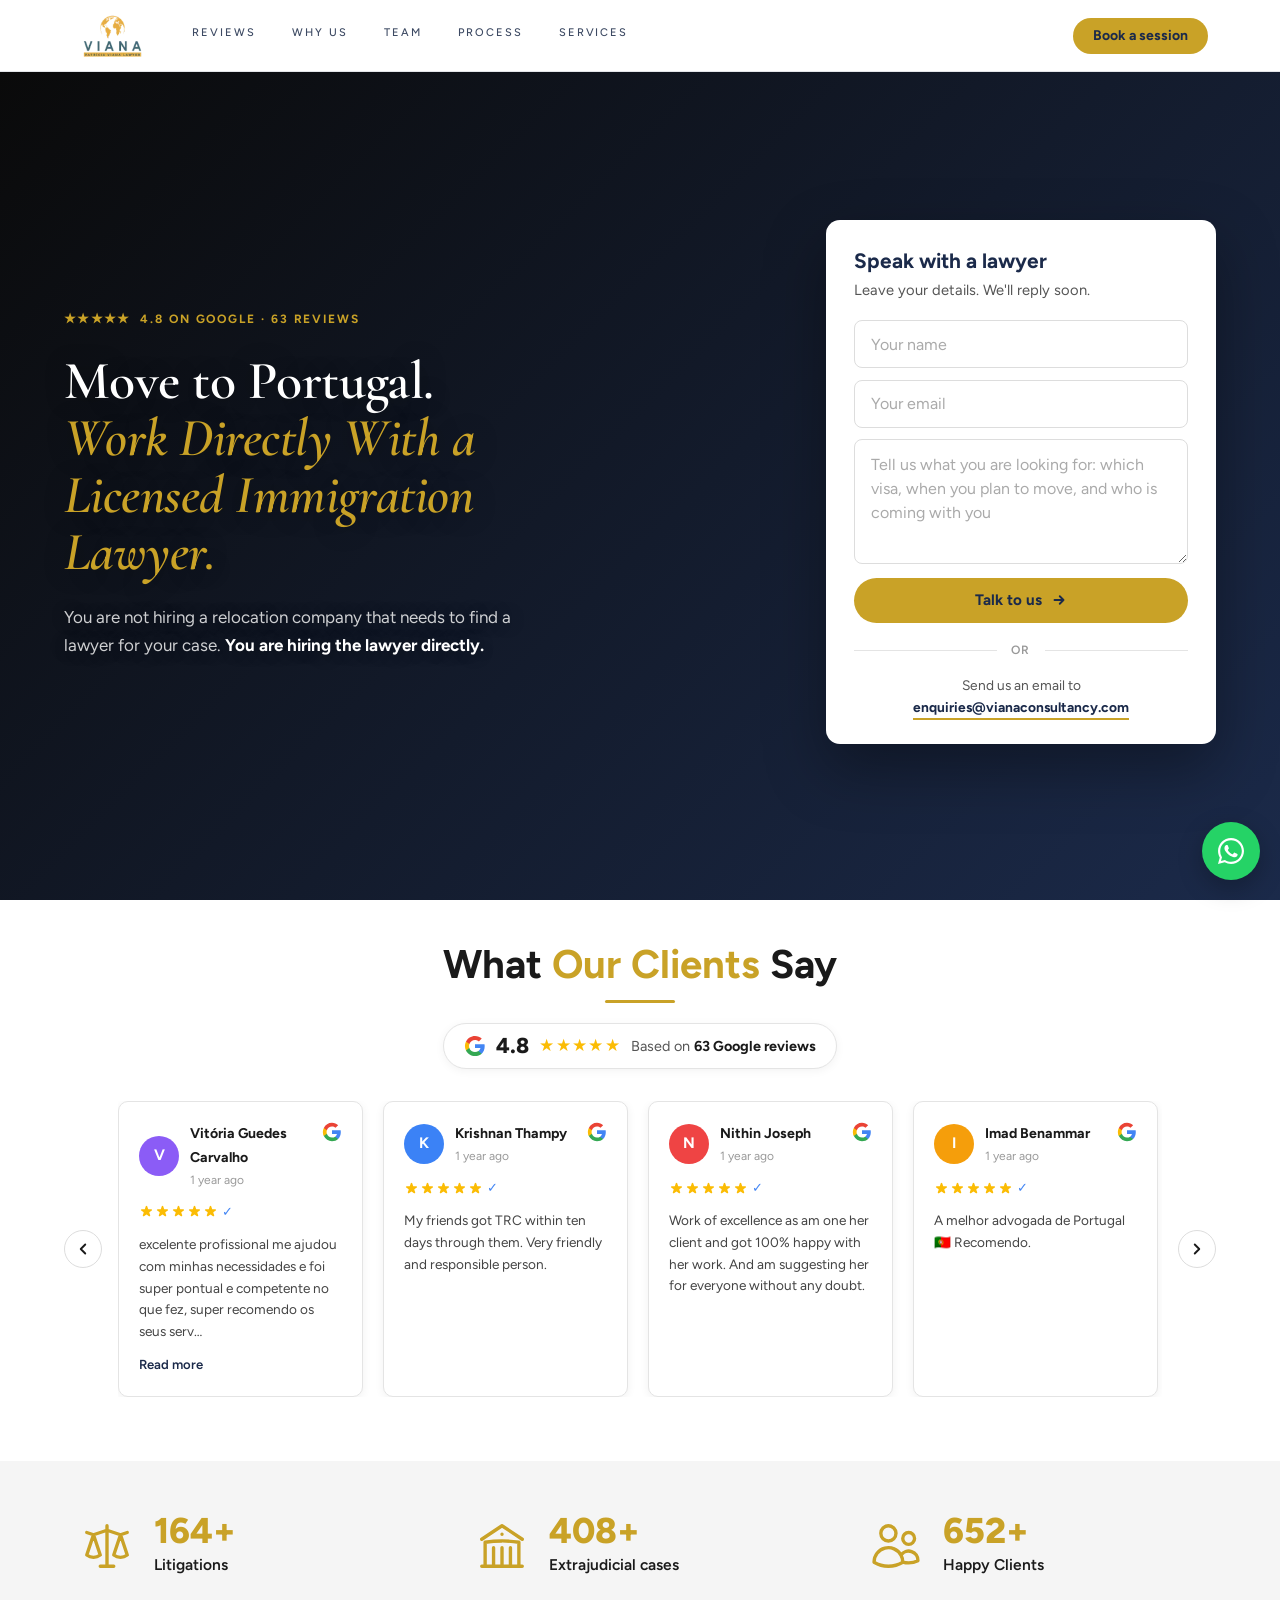
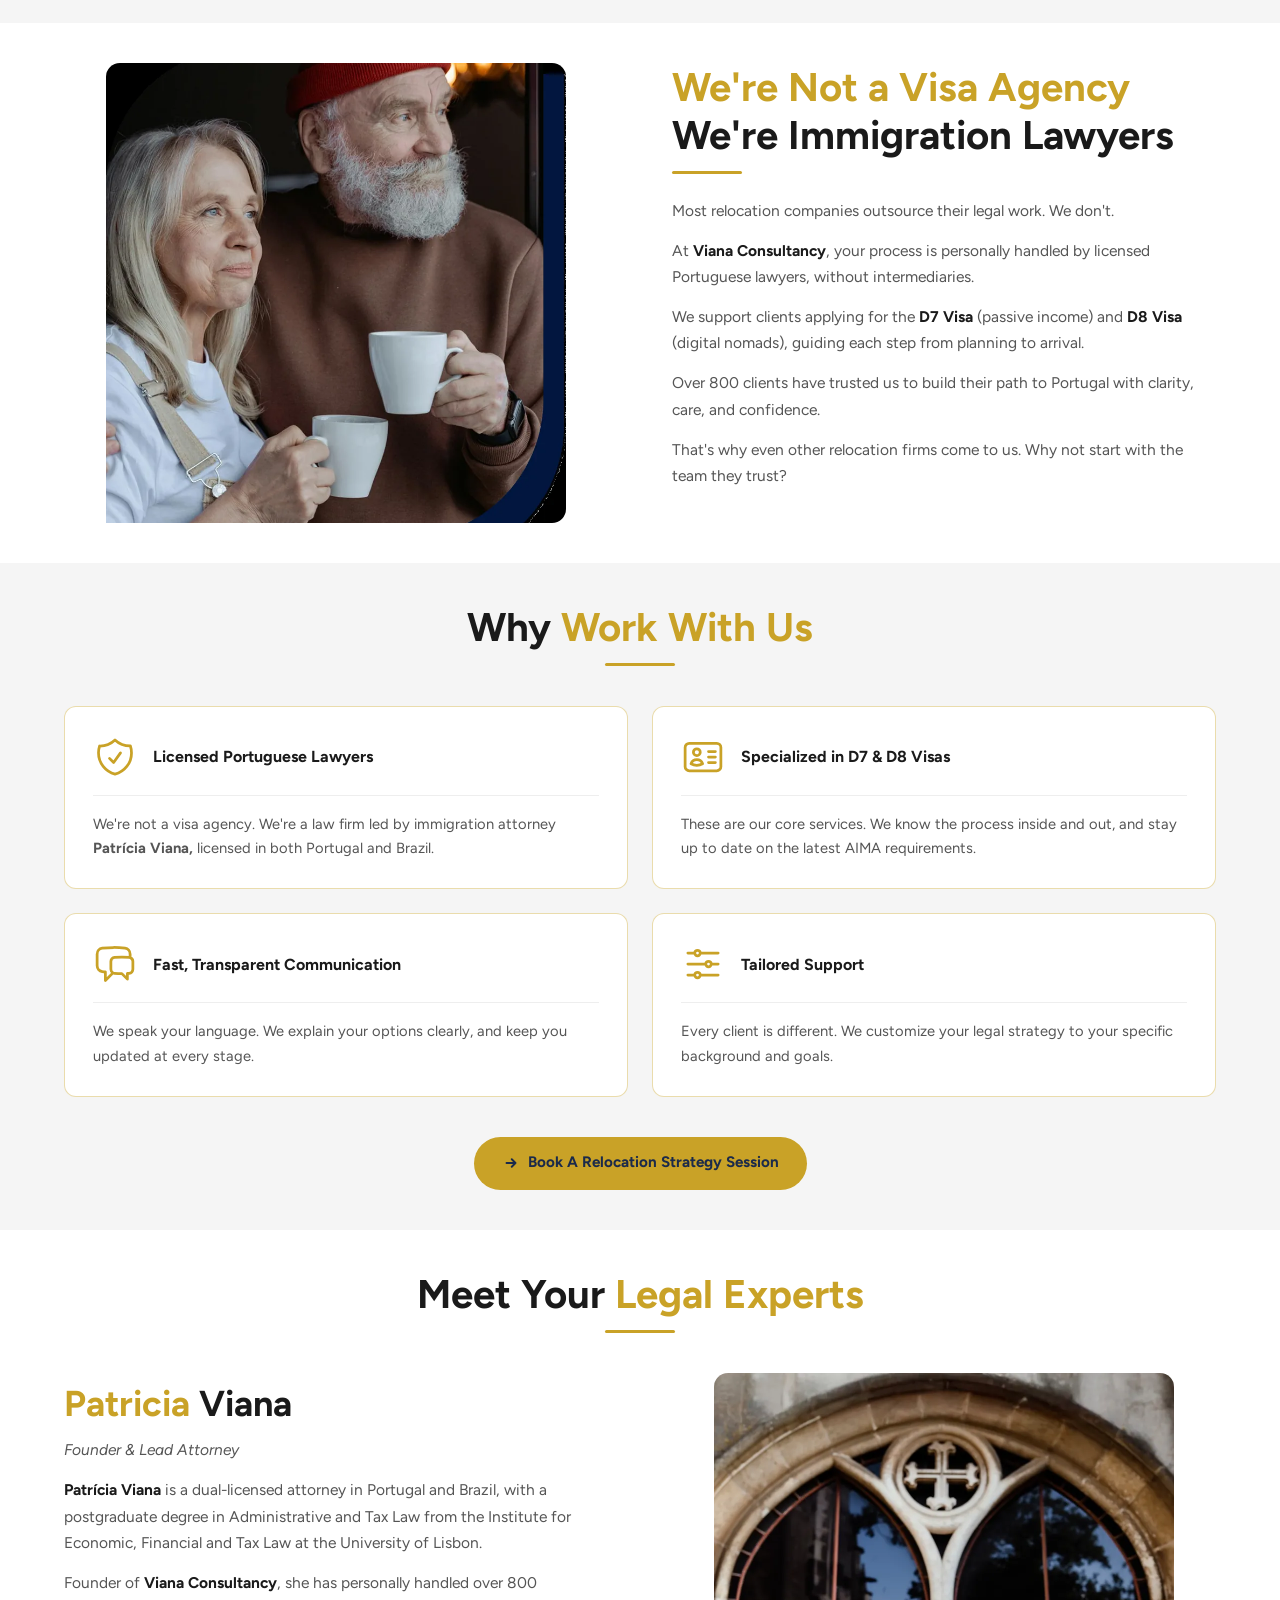
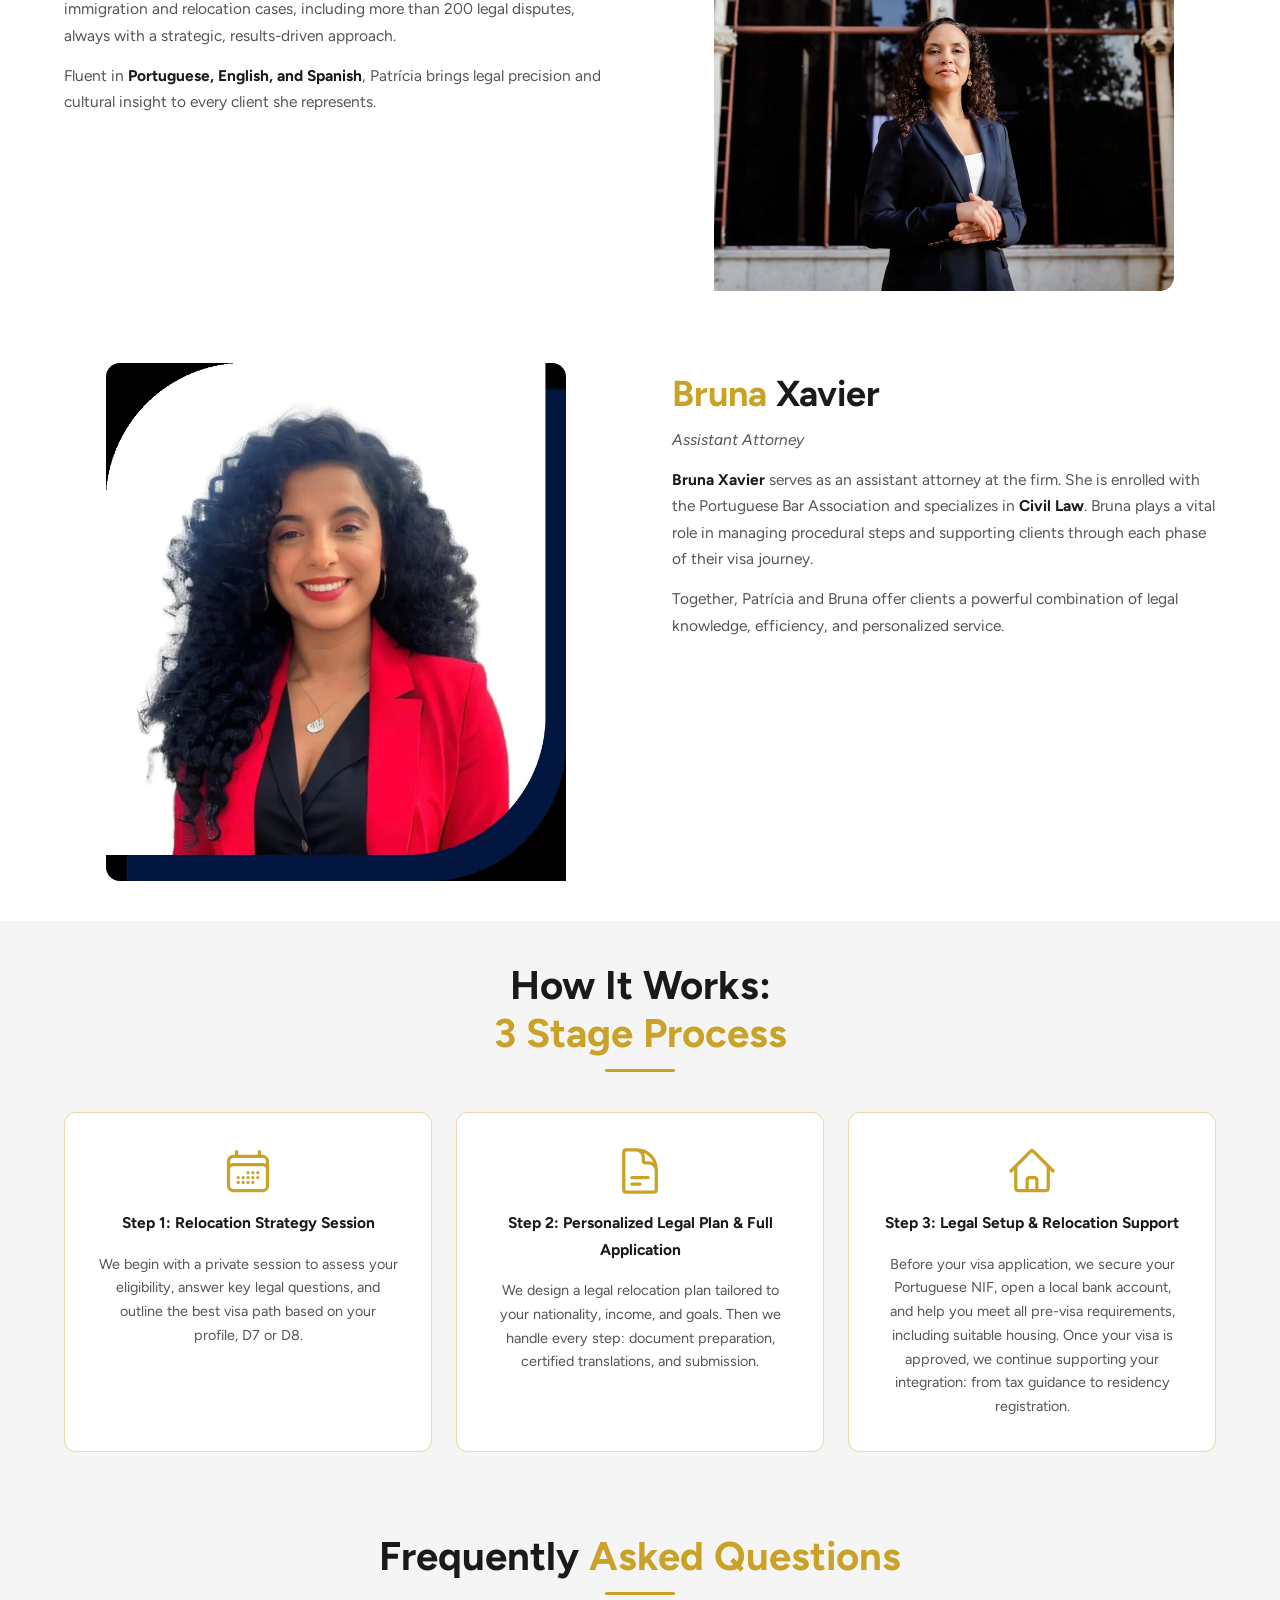
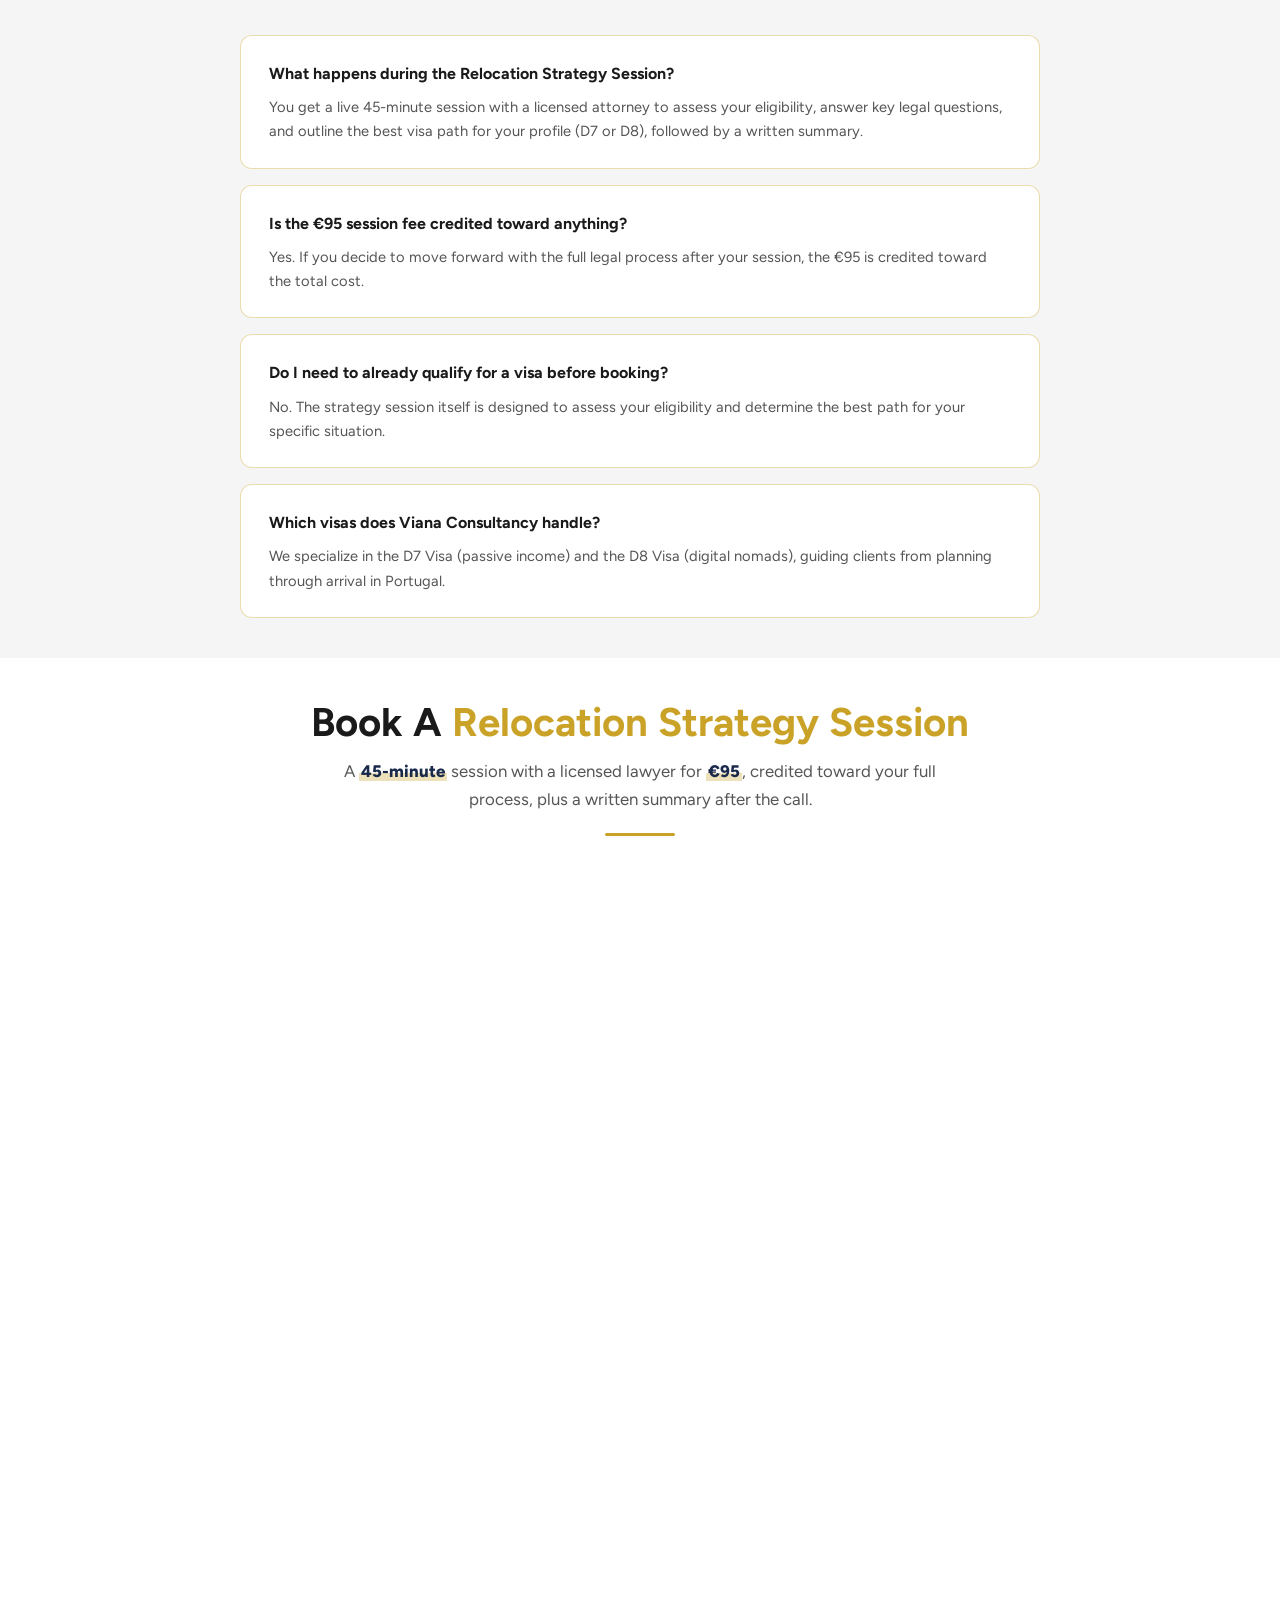
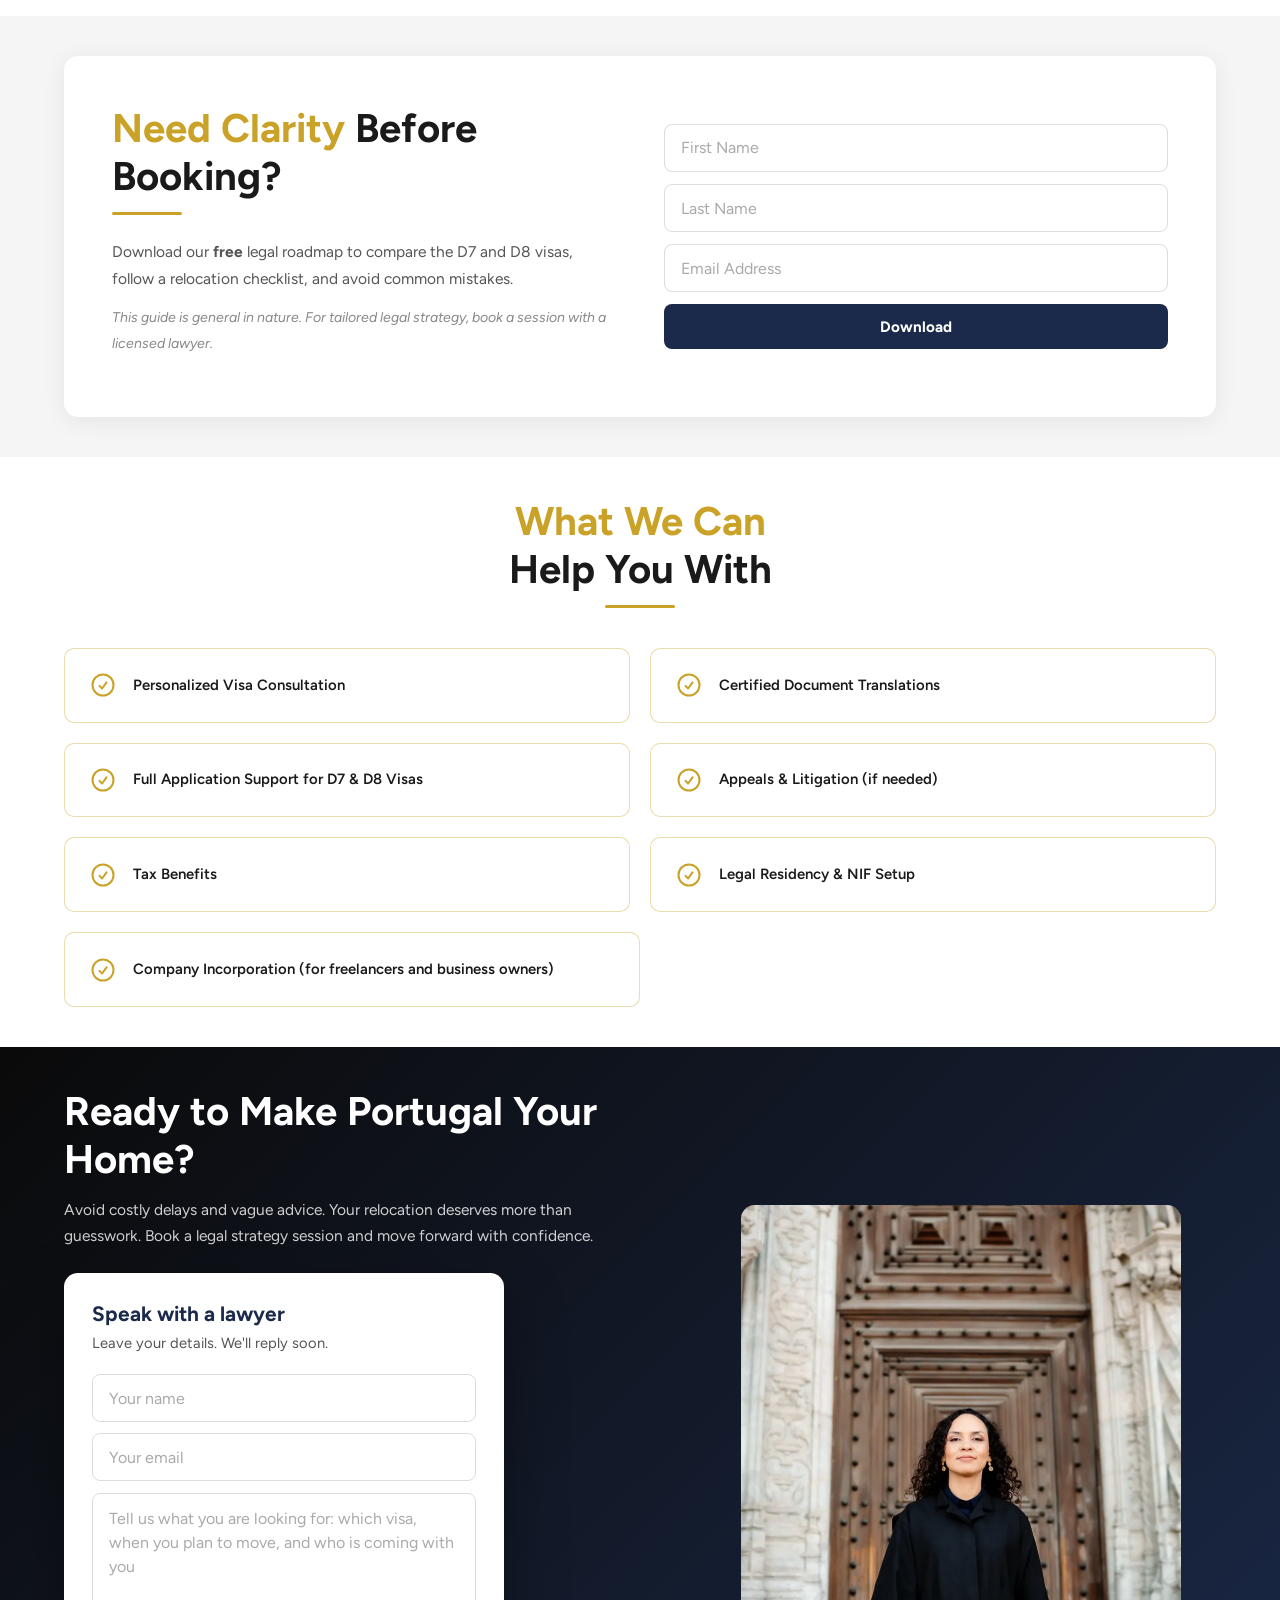
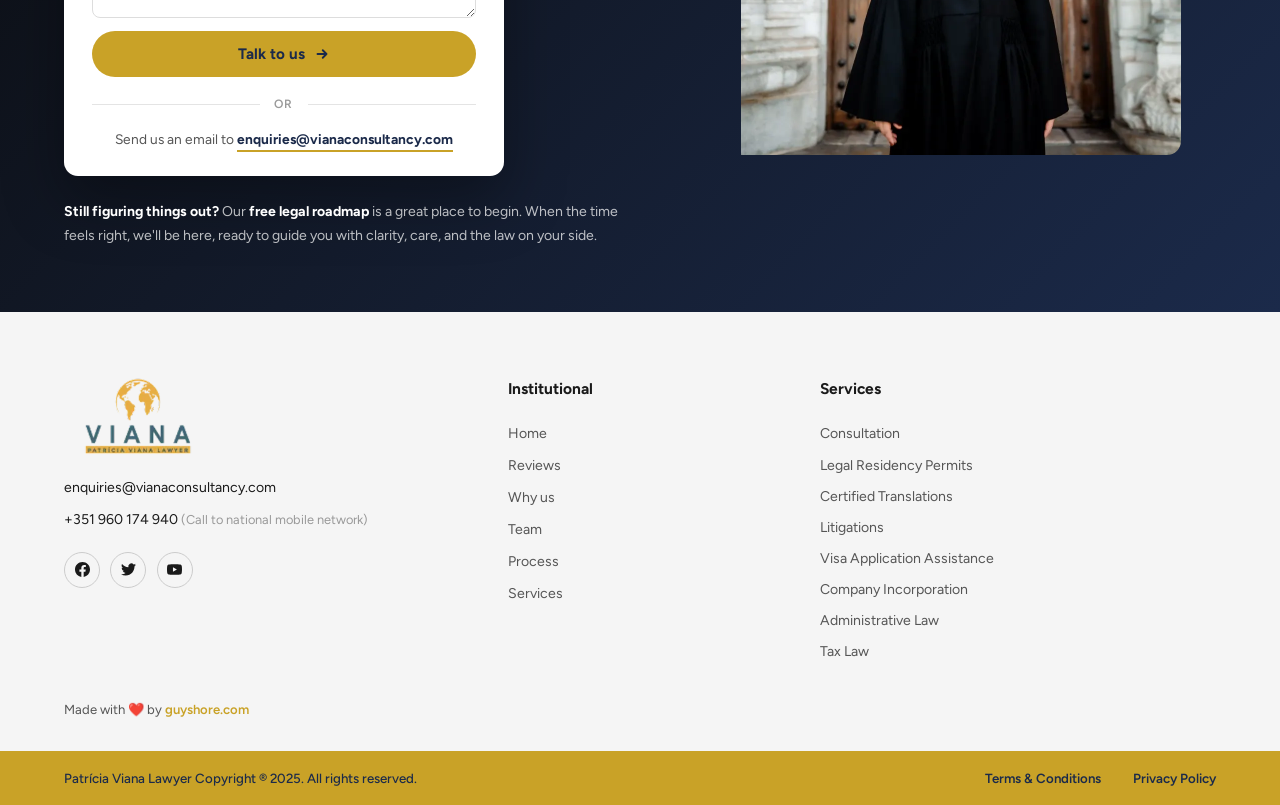
==== index.html @ 75358a64 "Run the A/B test with an Edge Function on / netlify/edge-functions/ab-test.js draws page A or page B" ====
<!DOCTYPE html>
<html lang="en">
<head>
  <meta charset="UTF-8">
  <meta name="viewport" content="width=device-width, initial-scale=1.0">
  <title>D7 &amp; D8 Visa Lawyer in Portugal | Patrícia Viana</title>
  <meta name="description" content="Licensed Portuguese immigration lawyers specializing in D7 and D8 visas. Trusted by 800+ clients. Book a relocation strategy session today.">
  <link rel="canonical" href="https://visa.vianaconsultancy.com/">

  <!-- Open Graph / social sharing -->
  <meta property="og:type" content="website">
  <meta property="og:url" content="https://visa.vianaconsultancy.com/">
  <meta property="og:site_name" content="Viana Consultancy">
  <meta property="og:title" content="D7 & D8 Visa Lawyer in Portugal | Patrícia Viana">
  <meta property="og:description" content="Licensed Portuguese immigration lawyers specializing in D7 and D8 visas. Trusted by 800+ clients. Book a relocation strategy session today.">
  <meta property="og:image" content="https://visa.vianaconsultancy.com/assets/images/viana-1.webp">
  <meta property="og:locale" content="en_US">
  <meta name="twitter:card" content="summary_large_image">
  <meta name="twitter:title" content="D7 & D8 Visa Lawyer in Portugal | Patrícia Viana">
  <meta name="twitter:description" content="Licensed Portuguese immigration lawyers specializing in D7 and D8 visas. Trusted by 800+ clients. Book a relocation strategy session today.">
  <meta name="twitter:image" content="https://visa.vianaconsultancy.com/assets/images/viana-1.webp">

  <!-- Structured data -->
  <script type="application/ld+json">
  {
    "@context": "https://schema.org",
    "@type": "Attorney",
    "name": "Patrícia Viana",
    "url": "https://visa.vianaconsultancy.com/",
    "image": "https://visa.vianaconsultancy.com/assets/images/viana-1.webp",
    "email": "enquiries@vianaconsultancy.com",
    "telephone": "+351960174940",
    "description": "Licensed Portuguese immigration attorney specializing in D7 and D8 visa applications, legal residency, and relocation support.",
    "areaServed": "Portugal",
    "knowsLanguage": ["en", "pt", "es"],
    "memberOf": {
      "@type": "Organization",
      "name": "Ordem dos Advogados"
    }
  }
  </script>
  <script type="application/ld+json">
  {
    "@context": "https://schema.org",
    "@type": "FAQPage",
    "mainEntity": [
      {
        "@type": "Question",
        "name": "What happens during the Relocation Strategy Session?",
        "acceptedAnswer": {
          "@type": "Answer",
          "text": "You get a live 45-minute session with a licensed attorney to assess your eligibility, answer key legal questions, and outline the best visa path for your profile (D7 or D8), followed by a written summary."
        }
      },
      {
        "@type": "Question",
        "name": "Is the €95 session fee credited toward anything?",
        "acceptedAnswer": {
          "@type": "Answer",
          "text": "Yes. If you decide to move forward with the full legal process after your session, the €95 is credited toward the total cost."
        }
      },
      {
        "@type": "Question",
        "name": "Do I need to already qualify for a visa before booking?",
        "acceptedAnswer": {
          "@type": "Answer",
          "text": "No. The strategy session itself is designed to assess your eligibility and determine the best path for your specific situation."
        }
      },
      {
        "@type": "Question",
        "name": "Which visas does Viana Consultancy handle?",
        "acceptedAnswer": {
          "@type": "Answer",
          "text": "We specialize in the D7 Visa (passive income) and the D8 Visa (digital nomads), guiding clients from planning through arrival in Portugal."
        }
      }
    ]
  }
  </script>

  <!-- GTM -->
  <script>(function(w,d,s,l,i){w[l]=w[l]||[];w[l].push({'gtm.start':new Date().getTime(),event:'gtm.js'});var f=d.getElementsByTagName(s)[0],j=d.createElement(s),dl=l!='dataLayer'?'&l='+l:'';j.async=true;j.src='https://www.googletagmanager.com/gtm.js?id='+i+dl;f.parentNode.insertBefore(j,f);})(window,document,'script','dataLayer','GTM-5DHSWHDP');</script>
  <!-- Google Analytics 4, property "Alttavia Relocation". Loaded here and not
       through GTM, because GTM-5DHSWHDP sits in a Google account we cannot
       reach. script.js sends the conversion events with gtag(); Google Ads
       imports them from GA4. -->
  <script async src="https://www.googletagmanager.com/gtag/js?id=G-5PR16BJBR1"></script>
  <script>
    window.dataLayer = window.dataLayer || [];
    function gtag(){dataLayer.push(arguments);}
    gtag('js', new Date());
    // A/B test: the Edge Function on / stores the variant in the cookie va_ab; every GA4 event carries it.
    var abVariant = (document.cookie.match(/(?:^|; )va_ab=([ab])/) || [])[1];
    if (abVariant) gtag('set', { ab_variant: abVariant });
    gtag('config', 'G-5PR16BJBR1');
  </script>
  <!-- Microsoft Clarity (session recordings and heatmaps), project yuf8wg05wt. -->
  <script type="text/javascript">
    (function(c,l,a,r,i,t,y){
        c[a]=c[a]||function(){(c[a].q=c[a].q||[]).push(arguments)};
        t=l.createElement(r);t.async=1;t.src="https://www.clarity.ms/tag/"+i;
        y=l.getElementsByTagName(r)[0];y.parentNode.insertBefore(t,y);
    })(window, document, "clarity", "script", "yuf8wg05wt");
    if (abVariant) clarity('set', 'ab_variant', abVariant);
  </script>

  <!-- Favicon -->
  <link rel="icon" href="https://visas.vianaconsultancy.com/wp-content/uploads/2025/04/Logo-8-1-150x138.png" sizes="32x32">
  <link rel="icon" href="https://visas.vianaconsultancy.com/wp-content/uploads/2025/04/Logo-8-1.png" sizes="192x192">
  <link rel="apple-touch-icon" href="https://visas.vianaconsultancy.com/wp-content/uploads/2025/04/Logo-8-1.png">

  <!-- Google Fonts -->
  <link rel="preconnect" href="https://fonts.googleapis.com">
  <link rel="preconnect" href="https://fonts.gstatic.com" crossorigin>
  <link href="https://fonts.googleapis.com/css2?family=Cormorant+Garamond:ital,wght@0,400;0,500;0,600;0,700;1,400;1,600&family=Figtree:wght@300;400;500;600;700;800&display=swap" rel="stylesheet">

  <link rel="stylesheet" href="liquid-glass-nav.css">
  <link rel="stylesheet" href="style.css">
</head>
<body>
  <!-- GTM noscript -->
  <noscript><iframe src="https://www.googletagmanager.com/ns.html?id=GTM-5DHSWHDP" height="0" width="0" style="display:none;visibility:hidden"></iframe></noscript>

  <!-- ===== NAVBAR (Liquid Glass) =====
    At the top of the page a full-width bar; once the page scrolls, a
    floating glass island that reads what is under it. liquid-glass-nav.js
    drives the data-* attributes on .lgn-shell; liquid-glass-nav.css holds the
    material. The header must stay a direct child of body (it is sticky), and
    neither it nor any ancestor may get opacity, filter, transform or mask:
    each one cuts the glass off from the page. -->
  <header id="navbar" class="lgn" style="--lgn-blur: 2px; --lgn-tint: 14%">
    <div class="lgn-shell" data-detached="false" data-open="false" data-tone="light">
      <div class="lgn-glass" aria-hidden="true"></div>
      <div class="lgn-sheen" aria-hidden="true"></div>
      <!-- The refracting rim, used by desktop Chromium only. The script sets
           its values; these are the attached bar's look (blur 12px). -->
      <svg width="0" height="0" style="position: absolute" aria-hidden="true" focusable="false">
        <defs>
          <filter id="lgn-lens" x="0" y="0" width="100%" height="100%" color-interpolation-filters="sRGB">
            <feImage id="lgn-lens-map" preserveAspectRatio="none" result="map"/>
            <feGaussianBlur in="SourceGraphic" stdDeviation="1.5" result="soft0"/>
            <feComponentTransfer in="soft0" result="soft"><feFuncA type="table" tableValues="1 1"/></feComponentTransfer>
            <feDisplacementMap in="soft" in2="map" scale="0" xChannelSelector="R" yChannelSelector="G" result="lensed"/>
            <feGaussianBlur in="lensed" stdDeviation="11.906" result="frost"/>
            <feComponentTransfer in="frost"><feFuncA type="table" tableValues="1 1"/></feComponentTransfer>
          </filter>
        </defs>
      </svg>

      <div class="lgn-row">
        <div class="lgn-left">
          <a href="#home" class="lgn-home" aria-label="Viana Consultancy, back to the top">
            <span class="lgn-mark" data-invert><img src="assets/images/Logo-8.png" alt="" width="251" height="138"></span>
          </a>
          <nav class="lgn-links" aria-label="Main navigation">
            <a href="#reviews" class="lgn-link"><span>Reviews</span></a>
            <a href="#why-us" class="lgn-link"><span>Why us</span></a>
            <a href="#team" class="lgn-link"><span>Team</span></a>
            <a href="#process" class="lgn-link"><span>Process</span></a>
            <a href="#services" class="lgn-link"><span>Services</span></a>
          </nav>
        </div>
        <a href="#book-now" class="lgn-cta">Book a session</a>
        <button type="button" class="lgn-toggle" aria-expanded="false" aria-controls="lgn-mobile" data-menu="Menu" data-close="Close">Menu</button>
      </div>

      <nav id="lgn-mobile" class="lgn-mobile" aria-label="Main navigation" hidden>
        <a href="#home" class="lgn-big">Home</a>
        <a href="#reviews" class="lgn-big">Reviews</a>
        <a href="#why-us" class="lgn-big">Why us</a>
        <a href="#team" class="lgn-big">Team</a>
        <a href="#process" class="lgn-big">Process</a>
        <a href="#services" class="lgn-big">Services</a>
        <a href="#book-now" class="lgn-cta-block">Book a session</a>
      </nav>
    </div>
  </header>

  <!-- ===== HERO ===== -->
  <!--
    The photo is the thesis of the page: the lawyer herself, smiling, in
    Lisbon (patricia5, cut to a portrait around her). On desktop she stands
    in the space between the headline and the form. On phones the portrait
    fills the top and the text starts over her navy blazer.
  -->
  <section id="home" class="hero-section">
    <picture class="hero-media">
      <source media="(max-width: 768px)" srcset="assets/images/patricia-hero-sm.webp" width="600" height="900">
      <img src="assets/images/patricia-hero.webp" alt="Patrícia Viana, immigration lawyer, in Lisbon" width="711" height="1066" fetchpriority="high" decoding="async">
    </picture>
    <div class="hero-shade" aria-hidden="true"></div>

    <div class="container hero-grid">
      <div class="hero-body">
        <p class="hero-label">
          <span class="hero-stars" aria-hidden="true">★★★★★</span>
          <span>4.8 on Google · 63 reviews</span>
        </p>
        <h1 class="hero-title">Move to Portugal.<br><em>Work Directly With a Licensed Immigration Lawyer.</em></h1>
        <p class="hero-sub">
          You are not hiring a relocation company that needs to find a lawyer for your case. <strong>You are hiring the lawyer directly.</strong>
        </p>
      </div>

      <div class="lead-card hero-lead">
        <h2 class="lead-title">Speak with a lawyer</h2>
        <p class="lead-desc">Leave your details. We'll reply soon.</p>
        <form class="lead-form" data-source="hero" novalidate>
          <label class="sr-only" for="hero-name">Your name</label>
          <input id="hero-name" class="form-input" type="text" name="name" placeholder="Your name" autocomplete="name" required>
          <label class="sr-only" for="hero-email">Your email</label>
          <input id="hero-email" class="form-input" type="email" name="email" placeholder="Your email" autocomplete="email" required>
          <label class="sr-only" for="hero-message">Your message</label>
          <textarea id="hero-message" class="form-input lead-message" name="message" rows="4" maxlength="2000" placeholder="Tell us what you are looking for: which visa, when you plan to move, and who is coming with you" required></textarea>
          <div class="lead-hp" aria-hidden="true">
            <label>Company <input type="text" name="company" tabindex="-1" autocomplete="off"></label>
          </div>
          <div class="lead-turnstile"></div>
          <button type="submit" class="btn-gold btn-block lead-submit">
            Talk to us
            <svg class="btn-icon" viewBox="0 0 24 24" fill="none" stroke="currentColor" stroke-width="2.5" aria-hidden="true"><path stroke-linecap="round" stroke-linejoin="round" d="M13 7l5 5m0 0l-5 5m5-5H6"/></svg>
          </button>
          <p class="lead-status" role="status" aria-live="polite"></p>
        </form>
        <div class="lead-or"><span>or</span></div>
        <p class="lead-mail">Send us an email to <a class="lead-mail-link" href="mailto:enquiries@vianaconsultancy.com">enquiries@vianaconsultancy.com</a></p>
      </div>
    </div>
  </section>

  <!-- ===== REVIEWS ===== -->
  <section id="reviews" class="reviews-section">
    <div class="container">
      <div class="section-head fade-in">
        <h2 class="section-title centered">What <span class="gold">Our Clients</span> Say</h2>
        <div class="divider-center"></div>
      </div>
      <a class="rating-summary fade-in" href="https://www.google.com/maps/search/?api=1&amp;query=Patr%C3%ADcia%20Viana%20Lawyer%20Lisboa" target="_blank" rel="noopener noreferrer">
        <svg class="rating-g" viewBox="0 0 24 24" aria-hidden="true">
          <path d="M22.56 12.25c0-.78-.07-1.53-.2-2.25H12v4.26h5.92c-.26 1.37-1.04 2.53-2.21 3.31v2.77h3.57c2.08-1.92 3.28-4.74 3.28-8.09z" fill="#4285F4"/>
          <path d="M12 23c2.97 0 5.46-.98 7.28-2.66l-3.57-2.77c-.98.66-2.23 1.06-3.71 1.06-2.86 0-5.29-1.93-6.16-4.53H2.18v2.84C3.99 20.53 7.7 23 12 23z" fill="#34A853"/>
          <path d="M5.84 14.09c-.22-.66-.35-1.36-.35-2.09s.13-1.43.35-2.09V7.07H2.18C1.43 8.55 1 10.22 1 12s.43 3.45 1.18 4.93l2.85-2.22.81-.62z" fill="#FBBC05"/>
          <path d="M12 5.38c1.62 0 3.06.56 4.21 1.64l3.15-3.15C17.45 2.09 14.97 1 12 1 7.7 1 3.99 3.47 2.18 7.07l3.66 2.84c.87-2.6 3.3-4.53 6.16-4.53z" fill="#EA4335"/>
        </svg>
        <span class="rating-score">4.8</span>
        <span class="rating-stars" aria-hidden="true">★★★★★</span>
        <span class="rating-count">Based on <strong>63 Google reviews</strong></span>
        <span class="sr-only">(opens Google in a new tab)</span>
      </a>
      <div class="slider-wrap">
        <button class="slider-btn prev" id="prevBtn" aria-label="Previous reviews">
          <svg viewBox="0 0 24 24" fill="none" stroke="currentColor" stroke-width="2.5" aria-hidden="true"><path stroke-linecap="round" stroke-linejoin="round" d="M15 18l-6-6 6-6"/></svg>
        </button>
        <div class="slider-viewport">
          <div class="slider-track" id="sliderTrack"></div>
        </div>
        <button class="slider-btn next" id="nextBtn" aria-label="Next reviews">
          <svg viewBox="0 0 24 24" fill="none" stroke="currentColor" stroke-width="2.5" aria-hidden="true"><path stroke-linecap="round" stroke-linejoin="round" d="M9 18l6-6-6-6"/></svg>
        </button>
      </div>
    </div>
  </section>

  <!-- ===== STATS ===== -->
  <section class="stats-section">
    <div class="container stats-grid">
      <div class="stat-item fade-in">
        <svg class="stat-icon" viewBox="0 0 24 24" fill="none" stroke="currentColor" stroke-width="1.5" stroke-linecap="round" stroke-linejoin="round" aria-hidden="true">
          <path d="M3 6l3 1m0 0l-3 9a5.002 5.002 0 006.001 0M6 7l3 9M6 7l6-2m6 2l3-1m-3 1l-3 9a5.002 5.002 0 006.001 0M18 7l3 9m-3-9l-6-2m0-2v2m0 16V5m0 16H9m3 0h3"/>
        </svg>
        <div>
          <div class="stat-num"><span class="counter" data-target="200">200</span>+</div>
          <div class="stat-label">Litigations</div>
        </div>
      </div>
      <div class="stat-item fade-in" style="--d:.12s">
        <svg class="stat-icon" viewBox="0 0 24 24" fill="none" stroke="currentColor" stroke-width="1.5" stroke-linecap="round" stroke-linejoin="round" aria-hidden="true">
          <path d="M12 21v-8.25M15.75 21v-8.25M8.25 21v-8.25M3 9l9-6 9 6m-1.5 12V10.332A48.36 48.36 0 0012 9.75c-2.551 0-5.056.2-7.5.582V21M3 21h18M12 6.75h.008v.008H12V6.75z"/>
        </svg>
        <div>
          <div class="stat-num"><span class="counter" data-target="500">500</span>+</div>
          <div class="stat-label">Extrajudicial cases</div>
        </div>
      </div>
      <div class="stat-item fade-in" style="--d:.24s">
        <svg class="stat-icon" viewBox="0 0 24 24" fill="none" stroke="currentColor" stroke-width="1.5" stroke-linecap="round" stroke-linejoin="round" aria-hidden="true">
          <path d="M15 19.128a9.38 9.38 0 002.625.372 9.337 9.337 0 004.121-.952 4.125 4.125 0 00-7.533-2.493M15 19.128v-.003c0-1.113-.285-2.16-.786-3.07M15 19.128v.106A12.318 12.318 0 018.624 21c-2.331 0-4.512-.645-6.374-1.766l-.001-.109a6.375 6.375 0 0111.964-3.07M12 6.375a3.375 3.375 0 11-6.75 0 3.375 3.375 0 016.75 0zm8.25 2.25a2.625 2.625 0 11-5.25 0 2.625 2.625 0 015.25 0z"/>
        </svg>
        <div>
          <div class="stat-num"><span class="counter" data-target="800">800</span>+</div>
          <div class="stat-label">Happy Clients</div>
        </div>
      </div>
    </div>
  </section>

  <!-- ===== ABOUT ===== -->
  <section class="about-section">
    <div class="container about-grid">
      <div class="about-img-wrap fade-in">
        <div class="photo-frame">
          <img src="assets/images/Group-6.webp" alt="Happy clients who relocated to Portugal" class="about-img" loading="lazy" width="854" height="965">
        </div>
      </div>
      <div class="about-text fade-in" style="--d:.15s">
        <h2 class="section-title"><span class="gold">We're Not a Visa Agency</span><br>We're Immigration Lawyers</h2>
        <div class="divider-left"></div>
        <p>Most relocation companies outsource their legal work. We don't.</p>
        <p>At <strong>Viana Consultancy</strong>, your process is personally handled by licensed Portuguese lawyers, without intermediaries.</p>
        <p>We support clients applying for the <strong>D7 Visa</strong> (passive income) and <strong>D8 Visa</strong> (digital nomads), guiding each step from planning to arrival.</p>
        <p>Over 800 clients have trusted us to build their path to Portugal with clarity, care, and confidence.</p>
        <p>That's why even other relocation firms come to us. Why not start with the team they trust?</p>
      </div>
    </div>
  </section>

  <!-- ===== WHY US ===== -->
  <section id="why-us" class="why-section">
    <div class="container">
      <div class="section-head fade-in">
        <h2 class="section-title centered">Why <span class="gold">Work With Us</span></h2>
        <div class="divider-center"></div>
      </div>
      <div class="why-grid">
        <div class="why-card fade-in">
          <div class="why-card-top">
            <svg class="why-icon" viewBox="0 0 24 24" fill="none" stroke="currentColor" stroke-width="1.5" stroke-linecap="round" stroke-linejoin="round" aria-hidden="true">
              <path d="M9 12.75L11.25 15 15 9.75m-3-7.036A11.959 11.959 0 013.598 6 11.99 11.99 0 003 9.749c0 5.592 3.824 10.29 9 11.623 5.176-1.332 9-6.03 9-11.622 0-1.31-.21-2.571-.598-3.751h-.152c-3.196 0-6.1-1.248-8.25-3.285z"/>
            </svg>
            <h3 class="why-title">Licensed Portuguese Lawyers</h3>
          </div>
          <hr class="why-hr">
          <p class="why-desc">We're not a visa agency. We're a law firm led by immigration attorney <strong>Patrícia Viana,</strong> licensed in both Portugal and Brazil.</p>
        </div>
        <div class="why-card fade-in" style="--d:.1s">
          <div class="why-card-top">
            <svg class="why-icon" viewBox="0 0 24 24" fill="none" stroke="currentColor" stroke-width="1.5" stroke-linecap="round" stroke-linejoin="round" aria-hidden="true">
              <path d="M15 9h3.75M15 12h3.75M15 15h3.75M4.5 19.5h15a2.25 2.25 0 002.25-2.25V6.75A2.25 2.25 0 0019.5 4.5h-15a2.25 2.25 0 00-2.25 2.25v10.5A2.25 2.25 0 004.5 19.5zm6-10.125a1.875 1.875 0 11-3.75 0 1.875 1.875 0 013.75 0zm1.294 6.336a6.721 6.721 0 01-3.17.789 6.721 6.721 0 01-3.168-.789 3.376 3.376 0 016.338 0z"/>
            </svg>
            <h3 class="why-title">Specialized in D7 &amp; D8 Visas</h3>
          </div>
          <hr class="why-hr">
          <p class="why-desc">These are our core services. We know the process inside and out, and stay up to date on the latest AIMA requirements.</p>
        </div>
        <div class="why-card fade-in" style="--d:.2s">
          <div class="why-card-top">
            <svg class="why-icon" viewBox="0 0 24 24" fill="none" stroke="currentColor" stroke-width="1.5" stroke-linecap="round" stroke-linejoin="round" aria-hidden="true">
              <path d="M20.25 8.511c.884.284 1.5 1.128 1.5 2.097v4.286c0 1.136-.847 2.1-1.98 2.193-.34.027-.68.052-1.02.072v3.091l-3-3c-1.354 0-2.694-.055-4.02-.163a2.115 2.115 0 01-.825-.242m9.345-8.334a2.126 2.126 0 00-.476-.095 48.64 48.64 0 00-8.048 0c-1.131.094-1.976 1.057-1.976 2.192v4.286c0 .837.46 1.58 1.155 1.951m9.345-8.334V6.637c0-1.621-1.152-3.026-2.76-3.235A48.455 48.455 0 0011.25 3c-2.115 0-4.198.137-6.24.402-1.608.209-2.76 1.614-2.76 3.235v6.226c0 1.621 1.152 3.026 2.76 3.235.577.075 1.157.14 1.74.194V21l4.155-4.155"/>
            </svg>
            <h3 class="why-title">Fast, Transparent Communication</h3>
          </div>
          <hr class="why-hr">
          <p class="why-desc">We speak your language. We explain your options clearly, and keep you updated at every stage.</p>
        </div>
        <div class="why-card fade-in" style="--d:.3s">
          <div class="why-card-top">
            <svg class="why-icon" viewBox="0 0 24 24" fill="none" stroke="currentColor" stroke-width="1.5" stroke-linecap="round" stroke-linejoin="round" aria-hidden="true">
              <path d="M10.5 6h9.75M10.5 6a1.5 1.5 0 11-3 0m3 0a1.5 1.5 0 10-3 0M3.75 6H7.5m3 12h9.75m-9.75 0a1.5 1.5 0 01-3 0m3 0a1.5 1.5 0 00-3 0m-3.75 0H7.5m9-6h3.75m-3.75 0a1.5 1.5 0 01-3 0m3 0a1.5 1.5 0 00-3 0m-9.75 0h9.75"/>
            </svg>
            <h3 class="why-title">Tailored Support</h3>
          </div>
          <hr class="why-hr">
          <p class="why-desc">Every client is different. We customize your legal strategy to your specific background and goals.</p>
        </div>
      </div>
      <div class="cta-center fade-in" style="--d:.2s">
        <a href="#book-now" class="btn-gold">
          <svg class="btn-icon" viewBox="0 0 24 24" fill="none" stroke="currentColor" stroke-width="2.5" aria-hidden="true"><path stroke-linecap="round" stroke-linejoin="round" d="M13 7l5 5m0 0l-5 5m5-5H6"/></svg>
          Book A Relocation Strategy Session
        </a>
      </div>
    </div>
  </section>

  <!-- ===== TEAM ===== -->
  <section id="team" class="team-section">
    <div class="container">
      <div class="section-head fade-in">
        <h2 class="section-title centered">Meet Your <span class="gold">Legal Experts</span></h2>
        <div class="divider-center"></div>
      </div>

      <!-- Patricia -->
      <div class="team-row">
        <div class="team-text fade-in">
          <h3 class="team-name"><span class="gold">Patricia</span> Viana</h3>
          <p class="team-role">Founder &amp; Lead Attorney</p>
          <p><strong>Patrícia Viana</strong> is a dual-licensed attorney in Portugal and Brazil, with a postgraduate degree in Administrative and Tax Law from the Institute for Economic, Financial and Tax Law at the University of Lisbon.</p>
          <p>Founder of <strong>Viana Consultancy</strong>, she has personally handled over 800 immigration and relocation cases, including more than 200 legal disputes, always with a strategic, results-driven approach.</p>
          <p>Fluent in <strong>Portuguese, English, and Spanish</strong>, Patrícia brings legal precision and cultural insight to every client she represents.</p>
        </div>
        <div class="team-photo-wrap fade-in" style="--d:.15s">
          <div class="photo-frame frame-right">
            <img src="assets/images/patricia-team.webp" alt="Patrícia Viana, Founder &amp; Lead Attorney" class="team-photo team-photo-patricia" loading="lazy" width="920" height="1035">
          </div>
        </div>
      </div>

      <!-- Bruna -->
      <div class="team-row team-row-reverse">
        <div class="team-photo-wrap fade-in">
          <div class="photo-frame frame-left">
            <img src="assets/images/Group-8.webp" alt="Bruna Xavier, Assistant Attorney" class="team-photo" loading="lazy" width="850" height="957">
          </div>
        </div>
        <div class="team-text fade-in" style="--d:.15s">
          <h3 class="team-name"><span class="gold">Bruna</span> Xavier</h3>
          <p class="team-role">Assistant Attorney</p>
          <p><strong>Bruna Xavier</strong> serves as an assistant attorney at the firm. She is enrolled with the Portuguese Bar Association and specializes in <strong>Civil Law</strong>. Bruna plays a vital role in managing procedural steps and supporting clients through each phase of their visa journey.</p>
          <p>Together, Patrícia and Bruna offer clients a powerful combination of legal knowledge, efficiency, and personalized service.</p>
        </div>
      </div>
    </div>
  </section>

  <!-- ===== PROCESS ===== -->
  <section id="process" class="process-section">
    <div class="container">
      <div class="section-head fade-in">
        <h2 class="section-title centered">How It Works:<br><span class="gold">3 Stage Process</span></h2>
        <div class="divider-center"></div>
      </div>
      <div class="process-grid">
        <div class="process-card fade-in">
          <div class="process-card-top">
            <svg class="process-icon" viewBox="0 0 24 24" fill="none" stroke="currentColor" stroke-width="1.5" stroke-linecap="round" stroke-linejoin="round" aria-hidden="true">
              <path d="M6.75 3v2.25M17.25 3v2.25M3 18.75V7.5a2.25 2.25 0 012.25-2.25h13.5A2.25 2.25 0 0121 7.5v11.25m-18 0A2.25 2.25 0 005.25 21h13.5A2.25 2.25 0 0021 18.75m-18 0v-7.5A2.25 2.25 0 015.25 9h13.5A2.25 2.25 0 0121 11.25v7.5m-9-6h.008v.008H12v-.008zM12 15h.008v.008H12V15zm0 2.25h.008v.008H12v-.008zM9.75 15h.008v.008H9.75V15zm0 2.25h.008v.008H9.75v-.008zM7.5 15h.008v.008H7.5V15zm0 2.25h.008v.008H7.5v-.008zm6.75-4.5h.008v.008h-.008v-.008zm0 2.25h.008v.008h-.008V15zm0 2.25h.008v.008h-.008v-.008zm2.25-4.5h.008v.008H16.5v-.008zm0 2.25h.008v.008H16.5V15z"/>
            </svg>
            <h3 class="process-title">Step 1: Relocation Strategy Session</h3>
          </div>
          <p class="process-desc">We begin with a private session to assess your eligibility, answer key legal questions, and outline the best visa path based on your profile, D7 or D8.</p>
        </div>
        <div class="process-card fade-in" style="--d:.15s">
          <div class="process-card-top">
            <svg class="process-icon" viewBox="0 0 24 24" fill="none" stroke="currentColor" stroke-width="1.5" stroke-linecap="round" stroke-linejoin="round" aria-hidden="true">
              <path d="M19.5 14.25v-2.625a3.375 3.375 0 00-3.375-3.375h-1.5A1.125 1.125 0 0113.5 7.125v-1.5a3.375 3.375 0 00-3.375-3.375H8.25m0 12.75h7.5m-7.5 3H12M10.5 2.25H5.625c-.621 0-1.125.504-1.125 1.125v17.25c0 .621.504 1.125 1.125 1.125h12.75c.621 0 1.125-.504 1.125-1.125V11.25a9 9 0 00-9-9z"/>
            </svg>
            <h3 class="process-title">Step 2: Personalized Legal Plan &amp; Full Application</h3>
          </div>
          <p class="process-desc">We design a legal relocation plan tailored to your nationality, income, and goals. Then we handle every step: document preparation, certified translations, and submission.</p>
        </div>
        <div class="process-card fade-in" style="--d:.3s">
          <div class="process-card-top">
            <svg class="process-icon" viewBox="0 0 24 24" fill="none" stroke="currentColor" stroke-width="1.5" stroke-linecap="round" stroke-linejoin="round" aria-hidden="true">
              <path d="M2.25 12l8.954-8.955c.44-.439 1.152-.439 1.591 0L21.75 12M4.5 9.75v10.125c0 .621.504 1.125 1.125 1.125H9.75v-4.875c0-.621.504-1.125 1.125-1.125h2.25c.621 0 1.125.504 1.125 1.125V21h4.125c.621 0 1.125-.504 1.125-1.125V9.75M8.25 21h8.25"/>
            </svg>
            <h3 class="process-title">Step 3: Legal Setup &amp; Relocation Support</h3>
          </div>
          <p class="process-desc">Before your visa application, we secure your Portuguese NIF, open a local bank account, and help you meet all pre-visa requirements, including suitable housing. Once your visa is approved, we continue supporting your integration: from tax guidance to residency registration.</p>
        </div>
      </div>
    </div>
  </section>

  <!-- ===== FAQ ===== -->
  <section id="faq" class="faq-section">
    <div class="container">
      <div class="section-head fade-in">
        <h2 class="section-title centered">Frequently <span class="gold">Asked Questions</span></h2>
        <div class="divider-center"></div>
      </div>
      <div class="faq-list">
        <div class="faq-item fade-in">
          <h3 class="faq-q">What happens during the Relocation Strategy Session?</h3>
          <p class="faq-a">You get a live 45-minute session with a licensed attorney to assess your eligibility, answer key legal questions, and outline the best visa path for your profile (D7 or D8), followed by a written summary.</p>
        </div>
        <div class="faq-item fade-in" style="--d:.08s">
          <h3 class="faq-q">Is the €95 session fee credited toward anything?</h3>
          <p class="faq-a">Yes. If you decide to move forward with the full legal process after your session, the €95 is credited toward the total cost.</p>
        </div>
        <div class="faq-item fade-in" style="--d:.16s">
          <h3 class="faq-q">Do I need to already qualify for a visa before booking?</h3>
          <p class="faq-a">No. The strategy session itself is designed to assess your eligibility and determine the best path for your specific situation.</p>
        </div>
        <div class="faq-item fade-in" style="--d:.24s">
          <h3 class="faq-q">Which visas does Viana Consultancy handle?</h3>
          <p class="faq-a">We specialize in the D7 Visa (passive income) and the D8 Visa (digital nomads), guiding clients from planning through arrival in Portugal.</p>
        </div>
      </div>
    </div>
  </section>

  <!-- ===== BOOK NOW ===== -->
  <section id="book-now" class="book-section">
    <div class="container">
      <div class="section-head fade-in">
        <h2 class="section-title centered">Book A <span class="gold">Relocation Strategy Session</span></h2>
        <p class="section-sub">A <strong class="hl">45-minute</strong> session with a licensed lawyer for <strong class="hl">€95</strong>, credited toward your full process, plus a written summary after the call.</p>
        <div class="divider-center"></div>
      </div>
      <div class="calendly-inline-widget" data-url="https://calendly.com/enquiries-vianaconsultancy/relocation-strategy-session" style="min-width:320px;height:700px;"></div>
    </div>
  </section>

  <!-- ===== DOWNLOAD ===== -->
  <section class="download-section">
    <div class="container">
      <div class="download-card">
        <div class="download-text fade-in">
          <h2 class="section-title"><span class="gold">Need Clarity</span> Before<br>Booking?</h2>
          <div class="divider-left"></div>
          <p>Download our <strong>free</strong> legal roadmap to compare the D7 and D8 visas, follow a relocation checklist, and avoid common mistakes.</p>
          <p><em>This guide is general in nature. For tailored legal strategy, book a session with a licensed lawyer.</em></p>
        </div>
        <div class="download-form-wrap fade-in" style="--d:.15s">
          <form id="downloadForm" novalidate>
            <input type="text" name="firstName" placeholder="First Name" required class="form-input">
            <input type="text" name="lastName" placeholder="Last Name" required class="form-input">
            <input type="email" name="email" placeholder="Email Address" required class="form-input">
            <button type="submit" class="btn-navy btn-block">Download</button>
          </form>
        </div>
      </div>
    </div>
  </section>

  <!-- ===== SERVICES ===== -->
  <section id="services" class="services-section">
    <div class="container">
      <div class="section-head fade-in">
        <h2 class="section-title centered"><span class="gold">What We Can</span><br>Help You With</h2>
        <div class="divider-center"></div>
      </div>
      <div class="services-grid">
        <div class="service-item fade-in">
          <svg class="svc-icon" viewBox="0 0 24 24" fill="none" stroke="currentColor" stroke-width="1.75" stroke-linecap="round" stroke-linejoin="round" aria-hidden="true"><path d="M9 12.75L11.25 15 15 9.75M21 12a9 9 0 11-18 0 9 9 0 0118 0z"/></svg>
          <span>Personalized Visa Consultation</span>
        </div>
        <div class="service-item fade-in" style="--d:.08s">
          <svg class="svc-icon" viewBox="0 0 24 24" fill="none" stroke="currentColor" stroke-width="1.75" stroke-linecap="round" stroke-linejoin="round" aria-hidden="true"><path d="M9 12.75L11.25 15 15 9.75M21 12a9 9 0 11-18 0 9 9 0 0118 0z"/></svg>
          <span>Certified Document Translations</span>
        </div>
        <div class="service-item fade-in" style="--d:.16s">
          <svg class="svc-icon" viewBox="0 0 24 24" fill="none" stroke="currentColor" stroke-width="1.75" stroke-linecap="round" stroke-linejoin="round" aria-hidden="true"><path d="M9 12.75L11.25 15 15 9.75M21 12a9 9 0 11-18 0 9 9 0 0118 0z"/></svg>
          <span>Full Application Support for D7 &amp; D8 Visas</span>
        </div>
        <div class="service-item fade-in" style="--d:.24s">
          <svg class="svc-icon" viewBox="0 0 24 24" fill="none" stroke="currentColor" stroke-width="1.75" stroke-linecap="round" stroke-linejoin="round" aria-hidden="true"><path d="M9 12.75L11.25 15 15 9.75M21 12a9 9 0 11-18 0 9 9 0 0118 0z"/></svg>
          <span>Appeals &amp; Litigation (if needed)</span>
        </div>
        <div class="service-item fade-in" style="--d:.32s">
          <svg class="svc-icon" viewBox="0 0 24 24" fill="none" stroke="currentColor" stroke-width="1.75" stroke-linecap="round" stroke-linejoin="round" aria-hidden="true"><path d="M9 12.75L11.25 15 15 9.75M21 12a9 9 0 11-18 0 9 9 0 0118 0z"/></svg>
          <span>Tax Benefits</span>
        </div>
        <div class="service-item fade-in" style="--d:.4s">
          <svg class="svc-icon" viewBox="0 0 24 24" fill="none" stroke="currentColor" stroke-width="1.75" stroke-linecap="round" stroke-linejoin="round" aria-hidden="true"><path d="M9 12.75L11.25 15 15 9.75M21 12a9 9 0 11-18 0 9 9 0 0118 0z"/></svg>
          <span>Legal Residency &amp; NIF Setup</span>
        </div>
        <div class="service-item service-item-full fade-in" style="--d:.48s">
          <svg class="svc-icon" viewBox="0 0 24 24" fill="none" stroke="currentColor" stroke-width="1.75" stroke-linecap="round" stroke-linejoin="round" aria-hidden="true"><path d="M9 12.75L11.25 15 15 9.75M21 12a9 9 0 11-18 0 9 9 0 0118 0z"/></svg>
          <span>Company Incorporation (for freelancers and business owners)</span>
        </div>
      </div>
    </div>
  </section>

  <!-- ===== FINAL CTA ===== -->
  <section class="final-cta">
    <div class="container final-cta-grid">
      <div class="final-cta-text">
        <h2 class="final-title fade-in">Ready to Make Portugal Your Home?</h2>
        <p class="fade-in" style="--d:.1s">Avoid costly delays and vague advice. Your relocation deserves more than guesswork. Book a legal strategy session and move forward with confidence.</p>
        <div class="lead-card final-lead fade-in" style="--d:.2s">
          <h3 class="lead-title">Speak with a lawyer</h3>
          <p class="lead-desc">Leave your details. We'll reply soon.</p>
          <form class="lead-form" data-source="final-cta" novalidate>
            <label class="sr-only" for="final-name">Your name</label>
            <input id="final-name" class="form-input" type="text" name="name" placeholder="Your name" autocomplete="name" required>
            <label class="sr-only" for="final-email">Your email</label>
            <input id="final-email" class="form-input" type="email" name="email" placeholder="Your email" autocomplete="email" required>
            <label class="sr-only" for="final-message">Your message</label>
            <textarea id="final-message" class="form-input lead-message" name="message" rows="4" maxlength="2000" placeholder="Tell us what you are looking for: which visa, when you plan to move, and who is coming with you" required></textarea>
            <div class="lead-hp" aria-hidden="true">
              <label>Company <input type="text" name="company" tabindex="-1" autocomplete="off"></label>
            </div>
            <div class="lead-turnstile"></div>
            <button type="submit" class="btn-gold btn-block lead-submit">
              Talk to us
              <svg class="btn-icon" viewBox="0 0 24 24" fill="none" stroke="currentColor" stroke-width="2.5" aria-hidden="true"><path stroke-linecap="round" stroke-linejoin="round" d="M13 7l5 5m0 0l-5 5m5-5H6"/></svg>
            </button>
            <p class="lead-status" role="status" aria-live="polite"></p>
          </form>
          <div class="lead-or"><span>or</span></div>
          <p class="lead-mail">Send us an email to <a class="lead-mail-link" href="mailto:enquiries@vianaconsultancy.com">enquiries@vianaconsultancy.com</a></p>
        </div>
        <p class="final-sub fade-in" style="--d:.3s"><strong>Still figuring things out?</strong> Our <strong>free legal roadmap</strong> is a great place to begin. When the time feels right, we'll be here, ready to guide you with clarity, care, and the law on your side.</p>
      </div>
      <div class="final-cta-photo-wrap fade-in" style="--d:.15s">
        <div class="photo-frame frame-right">
          <img src="assets/images/patricia-cta.webp" alt="Patrícia Viana, immigration lawyer, in her lawyer's robe at a Lisbon doorway" class="final-cta-photo" loading="lazy" width="880" height="1100">
        </div>
      </div>
    </div>
  </section>

  <!-- ===== FOOTER ===== -->
  <footer class="footer">
    <div class="container footer-grid">
      <div class="footer-brand">
        <img src="assets/images/Logo-8.png" alt="Viana Consultancy" class="footer-logo">
        <a href="mailto:enquiries@vianaconsultancy.com" class="footer-contact-link">enquiries@vianaconsultancy.com</a>
        <a href="tel:+351960174940" class="footer-contact-link">+351 960 174 940 <small>(Call to national mobile network)</small></a>
        <div class="footer-socials">
          <a href="#" class="social-btn" aria-label="Facebook">
            <svg viewBox="0 0 24 24" fill="currentColor" aria-hidden="true"><path d="M24 12.073c0-6.627-5.373-12-12-12s-12 5.373-12 12c0 5.99 4.388 10.954 10.125 11.854v-8.385H7.078v-3.47h3.047V9.43c0-3.007 1.792-4.669 4.533-4.669 1.312 0 2.686.235 2.686.235v2.953H15.83c-1.491 0-1.956.925-1.956 1.874v2.25h3.328l-.532 3.47h-2.796v8.385C19.612 23.027 24 18.062 24 12.073z"/></svg>
          </a>
          <a href="#" class="social-btn" aria-label="Twitter">
            <svg viewBox="0 0 24 24" fill="currentColor" aria-hidden="true"><path d="M23.953 4.57a10 10 0 01-2.825.775 4.958 4.958 0 002.163-2.723c-.951.555-2.005.959-3.127 1.184a4.92 4.92 0 00-8.384 4.482C7.69 8.095 4.067 6.13 1.64 3.162a4.822 4.822 0 00-.666 2.475c0 1.71.87 3.213 2.188 4.096a4.904 4.904 0 01-2.228-.616v.06a4.923 4.923 0 003.946 4.827 4.996 4.996 0 01-2.212.085 4.936 4.936 0 004.604 3.417 9.867 9.867 0 01-6.102 2.105c-.39 0-.779-.023-1.17-.067a13.995 13.995 0 007.557 2.209c9.053 0 13.998-7.496 13.998-13.985 0-.21 0-.42-.015-.63A9.935 9.935 0 0024 4.59z"/></svg>
          </a>
          <a href="#" class="social-btn" aria-label="YouTube">
            <svg viewBox="0 0 24 24" fill="currentColor" aria-hidden="true"><path d="M23.498 6.186a3.016 3.016 0 00-2.122-2.136C19.505 3.545 12 3.545 12 3.545s-7.505 0-9.377.505A3.017 3.017 0 00.502 6.186C0 8.07 0 12 0 12s0 3.93.502 5.814a3.016 3.016 0 002.122 2.136c1.871.505 9.376.505 9.376.505s7.505 0 9.377-.505a3.015 3.015 0 002.122-2.136C24 15.93 24 12 24 12s0-3.93-.502-5.814zM9.545 15.568V8.432L15.818 12l-6.273 3.568z"/></svg>
          </a>
        </div>
      </div>
      <div class="footer-col">
        <h4 class="footer-col-title">Institutional</h4>
        <nav>
          <a href="#home" class="footer-link">Home</a>
          <a href="#reviews" class="footer-link">Reviews</a>
          <a href="#why-us" class="footer-link">Why us</a>
          <a href="#team" class="footer-link">Team</a>
          <a href="#process" class="footer-link">Process</a>
          <a href="#services" class="footer-link">Services</a>
        </nav>
      </div>
      <div class="footer-col">
        <h4 class="footer-col-title">Services</h4>
        <ul class="footer-services">
          <li>Consultation</li>
          <li>Legal Residency Permits</li>
          <li>Certified Translations</li>
          <li>Litigations</li>
          <li>Visa Application Assistance</li>
          <li>Company Incorporation</li>
          <li>Administrative Law</li>
          <li>Tax Law</li>
        </ul>
      </div>
    </div>
    <div class="container footer-credit">
      <span class="footer-credit-text">Made with ❤️ by <a href="https://guyshore.com" target="_blank" rel="noopener noreferrer" class="footer-credit-link">guyshore.com</a></span>
    </div>
    <div class="footer-bottom">
      <div class="container footer-bottom-inner">
        <span>Patrícia Viana Lawyer Copyright ® 2025. All rights reserved.</span>
        <div class="footer-legal-links">
          <a href="terms.html" class="footer-legal-link">Terms &amp; Conditions</a>
          <a href="privacy.html" class="footer-legal-link">Privacy Policy</a>
        </div>
      </div>
    </div>
  </footer>

  <!-- ===== WHATSAPP (floating) ===== -->
  <a class="wa-float" href="https://wa.me/351960174940?text=Hello%20Patr%C3%ADcia%2C%20I%20found%20your%20website%20and%20would%20like%20to%20know%20more%20about%20moving%20to%20Portugal%20with%20a%20D7%20or%20D8%20visa." target="_blank" rel="noopener noreferrer" aria-label="Message Patrícia on WhatsApp (opens in a new tab)">
    <svg viewBox="0 0 32 32" fill="currentColor" aria-hidden="true"><path d="M16.04 3C8.86 3 3.03 8.82 3.03 16c0 2.3.6 4.53 1.74 6.5L3 29l6.68-1.75A13 13 0 0 0 16.04 29C23.2 29 29 23.18 29 16S23.2 3 16.04 3Zm0 23.8c-2.02 0-3.99-.54-5.72-1.57l-.41-.24-3.96 1.04 1.06-3.86-.27-.4A10.75 10.75 0 0 1 5.23 16c0-5.96 4.85-10.8 10.81-10.8 5.95 0 10.78 4.84 10.78 10.8 0 5.96-4.83 10.8-10.78 10.8Zm5.92-8.08c-.32-.16-1.92-.95-2.22-1.06-.3-.11-.51-.16-.73.16-.22.32-.84 1.06-1.03 1.28-.19.22-.38.24-.7.08-.32-.16-1.36-.5-2.6-1.6-.96-.86-1.6-1.91-1.8-2.23-.19-.32-.02-.5.14-.66.15-.14.32-.38.48-.57.16-.19.21-.32.32-.54.11-.22.05-.4-.03-.57-.08-.16-.73-1.76-1-2.4-.26-.63-.53-.55-.73-.56h-.62c-.22 0-.57.08-.86.4-.3.32-1.13 1.1-1.13 2.7 0 1.58 1.16 3.12 1.32 3.33.16.22 2.28 3.48 5.52 4.88.77.33 1.37.53 1.84.68.77.25 1.48.21 2.03.13.62-.09 1.92-.78 2.19-1.54.27-.76.27-1.4.19-1.54-.08-.13-.3-.21-.62-.37Z"/></svg>
  </a>

  <!-- Scripts -->

  <!--
    Google Ads click id, handed to Calendly so a booking can be matched back to
    the ad click that paid for it.

    Auto-tagging puts ?gclid= on the landing URL (gbraid/wbraid on iOS). We keep
    it for 90 days, the length of the conversion window, and append it to the
    Calendly embed URL as salesforce_uuid. Calendly returns that field in the
    invitee.created webhook, which is what lets the booking be uploaded to
    Google Ads from the server instead of from the browser. Browser tags are
    silently dropped by ad blockers; a server upload is not.

    salesforce_uuid is used rather than utm_content so the campaign's own UTM
    tags stay untouched.

    This runs synchronously, before the async widget.js below, because the
    widget reads data-url the moment it loads.
  -->
  <script>
    (function () {
      var STORE = 'va_click_id', MAX_AGE = 90 * 24 * 60 * 60 * 1000;
      var params = new URLSearchParams(window.location.search);
      var clickId = params.get('gclid') || params.get('gbraid') || params.get('wbraid');

      try {
        if (clickId) {
          window.localStorage.setItem(STORE, JSON.stringify({ id: clickId, t: Date.now() }));
        } else {
          var saved = JSON.parse(window.localStorage.getItem(STORE) || 'null');
          if (saved && saved.id && Date.now() - saved.t < MAX_AGE) clickId = saved.id;
        }
      } catch (e) {
        /* Private mode or storage disabled. The URL value, if any, still works. */
      }

      if (!clickId) return;

      var widget = document.querySelector('.calendly-inline-widget');
      if (!widget) return;
      var url = widget.getAttribute('data-url');
      if (!url || url.indexOf('salesforce_uuid=') > -1) return;
      widget.setAttribute(
        'data-url',
        url + (url.indexOf('?') > -1 ? '&' : '?') + 'salesforce_uuid=' + encodeURIComponent(clickId)
      );
    })();
  </script>

  <script async src="https://assets.calendly.com/assets/external/widget.js"></script>
  <script src="liquid-glass-nav.js"></script>
  <script src="script.js"></script>
  <!-- Cloudflare Turnstile, after script.js, which defines onTurnstileLoad. Load it from
       Cloudflare only: a copied or cached api.js breaks when Cloudflare updates it. -->
  <script src="https://challenges.cloudflare.com/turnstile/v0/api.js?render=explicit&amp;onload=onTurnstileLoad" async defer></script>
</body>
</html>
---- liquid-glass-nav.css ----
/* Copied from liquid-glass-nav (src/liquid-glass-nav.css). One change: the
   four @media (min-width: 48rem) blocks are 60rem here, because this page
   carries five links and a call to action (rule 6 of that README). Keep them
   in step with the matchMedia in liquid-glass-nav.js. Site-specific
   settings live in style.css, under LIQUID GLASS NAV. */

/* ===========================================================================
   Liquid Glass nav

   Attached (page at the top): a full-width bar with a hairline under it.
   Detached (scrolled): the same element becomes a floating pill, inset from
   the edges, made of the translucent material Apple calls Liquid Glass.
   Content scrolls under it.

   Everything that changes between the two states is a length, a color or a
   filter with the same function list on both sides, so each property
   interpolates and the morph can be interrupted at any scroll position.
   Nothing animates width: the pill's width comes from its two insets.

   CUSTOMIZING. The public variables (--lgn-ink, --lgn-island-max...) are
   never declared here: each one is read through a private alias with its
   default as the fallback, so a declaration of yours always wins, from a
   class on the header, :root, inline style or a Tailwind arbitrary
   property, in any import order. Lengths the script reads (the geometry
   group) must be px or rem. --lgn-blur and --lgn-tint come from the props.

   ISOLATION. Every component rule is prefixed with `.lgn` and the element
   resets sit one step below them, so a host's `a:hover`, `nav a` or
   `header {}` cannot reach inside, whichever stylesheet loads first.
   =========================================================================== */

.lgn {
  /* palette */
  --_lgn-paper: var(--lgn-paper, #ffffff);
  --_lgn-mist: var(--lgn-mist, #f4f4f5);
  --_lgn-steel: var(--lgn-steel, #3f3f46);
  --_lgn-ink: var(--lgn-ink, #18181b);
  --_lgn-line: var(--lgn-line, rgba(24, 24, 27, 0.12));

  /* material */
  --_lgn-tint-mixed: var(--lgn-tint-mixed, 62%);
  --_lgn-tint-dark: var(--lgn-tint-dark, 9%);

  /* geometry, px or rem only */
  --_lgn-bar-h: var(--lgn-bar-h, 4.5rem);
  --_lgn-island-h: var(--lgn-island-h, 3.5rem);
  --_lgn-island-top: var(--lgn-island-top, 0.625rem);
  --_lgn-island-inset: var(--lgn-island-inset, 0.75rem);
  --_lgn-island-max: var(--lgn-island-max, 74rem);
  --_lgn-row-max: var(--lgn-row-max, 76rem);

  position: sticky;
  top: 0;
  z-index: 50;
  height: var(--_lgn-bar-h);
  margin: 0;
  padding: 0;
  border: 0;
  background: none;
  box-shadow: none;
  pointer-events: none;
  font-family: var(--lgn-font-body, inherit);
  line-height: 1.65;
  color: var(--_lgn-ink);
  -webkit-font-smoothing: antialiased;
}

/* Element resets, at (0,1,1): above a host's bare element rules, below
   every component rule. */
.lgn *,
.lgn *::before,
.lgn *::after {
  box-sizing: border-box;
}
.lgn a {
  margin: 0;
  color: inherit;
}
.lgn a:is(:link, :visited, :hover, :active) {
  text-decoration: none;
}
.lgn button {
  margin: 0;
  padding: 0;
  border: 0;
  background: none;
  font: inherit;
  color: inherit;
  text-align: inherit;
  cursor: pointer;
}
.lgn nav,
.lgn p {
  margin: 0;
  padding: 0;
  border: 0;
  background: none;
}

/* The component's own icons only: an icon a user puts in a label stays
   inline. */
.lgn .lgn-caret,
.lgn .lgn-arrow {
  display: block;
  flex-shrink: 0;
}

/* currentColor, not a fixed color: a black ring would vanish over the dark
   tone, and this follows the label. */
.lgn :focus-visible {
  outline: 2px solid currentColor;
  outline-offset: 3px;
}

/* ------------------------------------------------------------------ shell */

.lgn .lgn-shell {
  --row-h: var(--_lgn-bar-h);
  --row-px: 1.5rem;
  /* One curve for the shell and everything inside it. A custom property
     rather than `transition-timing-function: inherit`, which reads the
     parent element. The bezier stands in for browsers without linear(). */
  --lgn-ease: cubic-bezier(0.22, 1, 0.36, 1);
  position: absolute;
  /* Its own stacking context, so `.lgn-glass` can sit at z-index -1: behind
     the row, still above the page. Never put opacity, filter, mask,
     clip-path or mix-blend-mode on this element or on the header: each one
     separates the glass from the page. */
  z-index: 0;
  top: 0;
  left: 0;
  right: 0;
  margin-inline: auto;
  border-radius: 0;
  pointer-events: auto;
  transition-property: top, left, right, border-radius;
  transition-duration: 0.5s;
  transition-timing-function: var(--lgn-ease);
}

/* A critically damped spring (Apple's damping 1.0, response 0.4s), sampled
   into linear(). Under @supports because var() cannot fall back to an
   earlier declaration: a value the browser cannot parse computes to `ease`. */
@supports (transition-timing-function: linear(0, 1)) {
  .lgn .lgn-shell {
    --lgn-ease: linear(
      0 0%, 0.0596 5%, 0.186 10%, 0.3294 15%, 0.4656 20%, 0.584 25%,
      0.6819 30%, 0.7601 35%, 0.821 40%, 0.8677 45%, 0.9029 50%,
      0.9292 55%, 0.9487 60%, 0.963 65%, 0.9734 70%, 0.9809 75%,
      0.9864 80%, 0.9903 85%, 0.9931 90%, 0.9951 95%, 1 100%
    );
  }
}

/* Until the first real state has painted, nothing transitions: a page that
   loads already scrolled starts as the island instead of morphing into it. */
.lgn .lgn-shell:not([data-ready]),
.lgn .lgn-shell:not([data-ready])::before,
.lgn .lgn-shell:not([data-ready])::after,
.lgn .lgn-shell:not([data-ready]) *,
.lgn .lgn-shell:not([data-ready]) *::before,
.lgn .lgn-shell:not([data-ready]) *::after {
  transition: none !important;
}

/* --------------------------------------------------------------- material

   Every state change goes through opacity (overlays), background-color,
   box-shadow and backdrop-filter; no gradient is ever animated, each one
   sits on its own overlay and fades:
     .lgn-shell::after   attached hairline        1 attached, 0 island
     .lgn-shell::before  light 1px ring           0 attached, 1 light island
     .lgn-glass::after   dark 1px ring            1 only on the dark island
     .lgn-sheen::before  light sheen              0 attached, 1 light island
     .lgn-sheen::after   dark sheen               1 only on the dark island
   .lgn-sheen itself never fades: a pseudo-element inherits its parent's
   opacity, so the two tones must not share a parent that does.

   The material lives on `.lgn-glass`, a child of the shell, never on the
   shell: an element with backdrop-filter is the backdrop root for its
   descendants, so a blur on the shell would make the dropdown sample the
   shell's own surface and its blur would do nothing. The plain rgba line
   before each color-mix is for Safari before 16.2. */

.lgn .lgn-glass,
.lgn .lgn-sheen {
  position: absolute;
  inset: 0;
  z-index: -1;
  border-radius: inherit;
  pointer-events: none;
}

/* Attached: a quiet flat bar. The blur, saturate and brightness keep the
   same shape in every state so backdrop-filter interpolates through the
   morph, and the zero-alpha shadows keep the list the same length. */
.lgn .lgn-glass {
  background-color: rgba(255, 255, 255, 0.85);
  background-color: color-mix(in oklab, var(--_lgn-paper) 85%, transparent);
  -webkit-backdrop-filter: blur(12px) saturate(1.2) brightness(1.03);
  backdrop-filter: blur(12px) saturate(1.2) brightness(1.03);
  box-shadow:
    inset 0 0 8px -2px rgba(24, 24, 27, 0),
    0 8px 24px -10px rgba(24, 24, 27, 0),
    0 24px 48px -24px rgba(24, 24, 27, 0);
  transition-property: background-color, box-shadow, -webkit-backdrop-filter, backdrop-filter;
  transition-duration: 0.5s;
  transition-timing-function: var(--lgn-ease);
}

.lgn .lgn-shell::before,
.lgn .lgn-shell::after,
.lgn .lgn-glass::after,
.lgn .lgn-sheen::before,
.lgn .lgn-sheen::after {
  content: "";
  position: absolute;
  pointer-events: none;
  transition: opacity 0.5s var(--lgn-ease);
}

/* The hairline under the attached bar: a pseudo-element rather than a
   border, so it can fade without changing the box. */
.lgn .lgn-shell::after {
  inset: auto 0 0 0;
  height: 1px;
  background-color: var(--_lgn-line);
  opacity: 1;
}

/* The light ring: a 1px gradient ring drawn with a mask that excludes the
   content box. Lit from the top-left, catching light again on the
   bottom-right cap, quieter in between. */
.lgn .lgn-shell::before {
  inset: 0;
  border-radius: inherit;
  padding: 1px;
  opacity: 0;
  background:
    radial-gradient(70% 220% at 0% 0%, rgba(255, 255, 255, 0.95) 0%, rgba(255, 255, 255, 0) 60%),
    radial-gradient(70% 220% at 100% 100%, rgba(255, 255, 255, 0.8) 0%, rgba(255, 255, 255, 0) 60%),
    linear-gradient(to bottom, rgba(255, 255, 255, 0.7) 0%, rgba(255, 255, 255, 0.3) 40%, rgba(255, 255, 255, 0.3) 60%, rgba(255, 255, 255, 0.5) 100%);
  -webkit-mask:
    linear-gradient(#000 0 0) content-box,
    linear-gradient(#000 0 0);
  -webkit-mask-composite: xor;
  mask:
    linear-gradient(#000 0 0) content-box,
    linear-gradient(#000 0 0);
  mask-composite: exclude;
}

/* The dark ring: the same shape, dimmed. */
.lgn .lgn-glass::after {
  inset: 0;
  border-radius: inherit;
  padding: 1px;
  opacity: 0;
  background:
    radial-gradient(70% 220% at 0% 0%, rgba(255, 255, 255, 0.5) 0%, rgba(255, 255, 255, 0) 60%),
    radial-gradient(70% 220% at 100% 100%, rgba(255, 255, 255, 0.34) 0%, rgba(255, 255, 255, 0) 60%),
    linear-gradient(to bottom, rgba(255, 255, 255, 0.3) 0%, rgba(255, 255, 255, 0.12) 40%, rgba(255, 255, 255, 0.12) 60%, rgba(255, 255, 255, 0.2) 100%);
  -webkit-mask:
    linear-gradient(#000 0 0) content-box,
    linear-gradient(#000 0 0);
  -webkit-mask-composite: xor;
  mask:
    linear-gradient(#000 0 0) content-box,
    linear-gradient(#000 0 0);
  mask-composite: exclude;
}

/* The sheens: each end cap catches the light on its upper outer side, the
   body drifts a hair lighter at the top and denser at the bottom. */
.lgn .lgn-sheen::before {
  inset: 0;
  border-radius: inherit;
  opacity: 0;
  background:
    radial-gradient(22px 16px at 14px 11px, rgba(255, 255, 255, 0.22), rgba(255, 255, 255, 0) 70%),
    radial-gradient(22px 16px at calc(100% - 14px) 11px, rgba(255, 255, 255, 0.22), rgba(255, 255, 255, 0) 70%),
    linear-gradient(to bottom, rgba(255, 255, 255, 0.1) 0%, rgba(255, 255, 255, 0) 45%),
    linear-gradient(to top, rgba(24, 24, 27, 0.04) 0%, rgba(24, 24, 27, 0) 30%);
}

.lgn .lgn-sheen::after {
  inset: 0;
  border-radius: inherit;
  opacity: 0;
  background:
    radial-gradient(22px 16px at 14px 11px, rgba(255, 255, 255, 0.1), rgba(255, 255, 255, 0) 70%),
    radial-gradient(22px 16px at calc(100% - 14px) 11px, rgba(255, 255, 255, 0.1), rgba(255, 255, 255, 0) 70%),
    linear-gradient(to bottom, rgba(255, 255, 255, 0.04) 0%, rgba(255, 255, 255, 0) 45%),
    linear-gradient(to top, rgba(0, 0, 0, 0.05) 0%, rgba(0, 0, 0, 0) 30%);
}

/* ----------------------------------------------------------------- island */

.lgn .lgn-shell[data-detached="true"] {
  --row-h: var(--_lgn-island-h);
  --row-px: 1rem;
  top: var(--_lgn-island-top);
  left: max(var(--_lgn-island-inset), calc((100% - var(--_lgn-island-max)) / 2));
  right: max(var(--_lgn-island-inset), calc((100% - var(--_lgn-island-max)) / 2));
  /* Half the larger of the two heights: a full pill at every height the row
     passes through, and still a length the transition can interpolate.
     9999px passes the clamp (half the box) at 0.4% of the curve, so the
     corners would be fully round on the second frame and never morph. */
  border-radius: calc(max(var(--_lgn-bar-h), var(--_lgn-island-h)) / 2);
}

/* Light tone: clear glass. The page stays nearly sharp under it and the rim
   does the work of saying "glass". This plain blur is the whole material in
   Safari, Firefox and on phones, which never get the lens. The inset shadow
   is a touch of edge density so the ring reads over white too. */
.lgn .lgn-shell[data-detached="true"] .lgn-glass {
  background-color: rgba(255, 255, 255, 0.14);
  background-color: color-mix(in oklab, var(--_lgn-paper) var(--lgn-tint, 14%), transparent);
  -webkit-backdrop-filter: blur(var(--lgn-blur, 2px)) saturate(1.2) brightness(1.03);
  backdrop-filter: blur(var(--lgn-blur, 2px)) saturate(1.2) brightness(1.03);
  box-shadow:
    inset 0 0 8px -2px rgba(24, 24, 27, 0.12),
    0 8px 24px -10px rgba(24, 24, 27, 0.18),
    0 24px 48px -24px rgba(24, 24, 27, 0.14);
}

/* Chromium only: GlassLens sets data-lens="on" on the frame the island
   detaches, with the SVG filter parked at the exact look of blur(12px),
   then ramps it on the same spring; on the way back it ramps out first and
   removes the attribute only then. So this selector carries no
   [data-detached] (the filter must stay through the reverse ramp) and
   leaves backdrop-filter out of the transition (a url() cannot interpolate).
   It must never match in Safari or Firefox, which parse url() as valid and
   then paint no backdrop at all: only the script's Chromium gate ever sets
   the attribute. */
.lgn .lgn-shell[data-lens="on"]:not([data-open="true"]) .lgn-glass {
  -webkit-backdrop-filter: url(#lgn-lens) saturate(1.2) brightness(1.03);
  backdrop-filter: url(#lgn-lens) saturate(1.2) brightness(1.03);
  transition-property: background-color, box-shadow;
}

.lgn .lgn-shell[data-detached="true"]::after {
  opacity: 0;
}

.lgn .lgn-shell[data-detached="true"]::before,
.lgn .lgn-shell[data-detached="true"] .lgn-sheen::before {
  opacity: 1;
}

/* Dark tone, over a dark section: the same glass lifted to smoky grey with
   a paper tint, one dim ring. The filter is identical in both tones. */
.lgn .lgn-shell[data-detached="true"][data-tone="dark"] .lgn-glass {
  background-color: rgba(255, 255, 255, 0.09);
  background-color: color-mix(in oklab, var(--_lgn-paper) var(--_lgn-tint-dark), transparent);
  box-shadow:
    inset 0 0 8px -2px rgba(255, 255, 255, 0.06),
    0 8px 24px -10px rgba(0, 0, 0, 0.45),
    0 24px 48px -24px rgba(0, 0, 0, 0.4);
}

/* Mixed tone: something dark, an image or a large heading under part of the
   island. The same light glass with a milky tint, so ink labels read over
   anything; still translucent, still the same ring and sheen. */
.lgn .lgn-shell[data-detached="true"][data-tone="mixed"] .lgn-glass {
  background-color: rgba(255, 255, 255, 0.62);
  background-color: color-mix(in oklab, var(--_lgn-paper) var(--_lgn-tint-mixed), transparent);
}

.lgn .lgn-shell[data-detached="true"][data-tone="dark"]::before,
.lgn .lgn-shell[data-detached="true"][data-tone="dark"] .lgn-sheen::before {
  opacity: 0;
}

.lgn .lgn-shell[data-detached="true"][data-tone="dark"] .lgn-glass::after,
.lgn .lgn-shell[data-detached="true"][data-tone="dark"] .lgn-sheen::after {
  opacity: 1;
}

/* With the mobile menu open the island grows to hold it; a full pill radius
   on a tall box would round the menu's corners into semicircles. */
.lgn .lgn-shell[data-detached="true"][data-open="true"] {
  border-radius: 1.5rem;
}

/* With the menu open the island is a panel of links over whatever the page
   shows underneath, so the glass goes nearly solid, the way an expanded
   menu does on iOS. The cap sheens stay pinned to the row strip. */
.lgn .lgn-shell[data-open="true"] .lgn-glass {
  background-color: rgba(255, 255, 255, 0.92);
  background-color: color-mix(in oklab, var(--_lgn-paper) 92%, transparent);
  -webkit-backdrop-filter: blur(16px) saturate(1.2) brightness(1.03);
  backdrop-filter: blur(16px) saturate(1.2) brightness(1.03);
}

.lgn .lgn-shell[data-open="true"] .lgn-sheen::before,
.lgn .lgn-shell[data-open="true"] .lgn-sheen::after {
  background-size: 100% var(--_lgn-island-h);
  background-repeat: no-repeat;
}

/* ----------------------------------------------------------------- layout */

.lgn .lgn-row {
  display: flex;
  align-items: center;
  justify-content: space-between;
  max-width: var(--_lgn-row-max);
  margin-inline: auto;
  height: var(--row-h);
  padding-inline: var(--row-px);
  transition:
    height 0.5s var(--lgn-ease),
    padding 0.5s var(--lgn-ease);
}

@media (min-width: 64rem) {
  .lgn .lgn-shell {
    --row-px: 2.5rem;
  }
  .lgn .lgn-shell[data-detached="true"] {
    --row-px: 1.5rem;
  }
}

.lgn .lgn-left {
  display: flex;
  align-items: center;
  gap: 2.5rem;
}

.lgn .lgn-home {
  display: flex;
  align-items: center;
  gap: 0.625rem;
  color: var(--_lgn-ink);
}

/* The home link's focus ring is currentColor, so it has to turn paper with
   the brand under the dark tone. */
.lgn .lgn-shell[data-tone="dark"] .lgn-home {
  color: var(--_lgn-paper);
}

.lgn .lgn-mark {
  display: block;
  flex-shrink: 0;
  width: 2.5rem;
  height: 2.5rem;
  transition:
    width 0.5s var(--lgn-ease),
    height 0.5s var(--lgn-ease),
    filter 0.3s ease;
}

.lgn .lgn-mark > * {
  display: block;
  width: 100%;
  height: 100%;
}

.lgn .lgn-shell[data-detached="true"] .lgn-mark {
  width: 2.25rem;
  height: 2.25rem;
}

.lgn .lgn-shell[data-tone="dark"] .lgn-mark[data-invert] {
  filter: brightness(0) invert(1);
}

.lgn .lgn-brand {
  font-family: var(--lgn-font-display, inherit);
  font-size: 1.25rem;
  line-height: 1.75rem;
  font-weight: 700;
  letter-spacing: -0.03em;
  white-space: nowrap;
  color: var(--_lgn-ink);
  transition: color 0.3s ease;
}

.lgn .lgn-shell[data-tone="dark"] .lgn-brand {
  color: var(--_lgn-paper);
}

/* ------------------------------------------------------------ desktop links */

.lgn .lgn-links {
  display: none;
  align-items: center;
  gap: 2.25rem;
}

@media (min-width: 60rem) {
  .lgn .lgn-links {
    display: flex;
  }
}

.lgn .lgn-link,
.lgn .lgn-toggle,
.lgn .lgn-group {
  font-family: var(--lgn-font-label, var(--lgn-font-body, inherit));
  font-size: 0.6875rem;
  font-weight: 500;
  letter-spacing: 0.18em;
  text-transform: uppercase;
}

/* Every item is a flex box around a span with a 2px bottom border, the
   dropdown button included. As an inline span that padding would not count
   toward the line box, and a button centered in the row would sit 3px
   higher than the links next to it. */
.lgn .lgn-link {
  display: flex;
  align-items: center;
  gap: 0.375rem;
  color: var(--_lgn-steel);
  transition: color 0.15s cubic-bezier(0.4, 0, 0.2, 1);
}

.lgn .lgn-link > span {
  padding-bottom: 0.25rem;
  border-bottom: 2px solid transparent;
  white-space: nowrap;
}

.lgn .lgn-link[data-active],
.lgn .lgn-shell[data-detached="true"] .lgn-link {
  color: var(--_lgn-ink);
}

/* Hover only where there is one: on a touch screen the last tapped item
   would otherwise keep its hover look. */
@media (hover: hover) {
  .lgn .lgn-link:hover {
    color: var(--_lgn-ink);
  }
}

.lgn .lgn-link[data-active] > span {
  border-bottom-color: currentColor;
}

.lgn .lgn-shell[data-tone="dark"] .lgn-link {
  color: rgba(255, 255, 255, 0.8);
  color: color-mix(in oklab, var(--_lgn-paper) 80%, transparent);
}

.lgn .lgn-shell[data-tone="dark"] .lgn-link[data-active] {
  color: var(--_lgn-paper);
}

@media (hover: hover) {
  .lgn .lgn-shell[data-tone="dark"] .lgn-link:hover {
    color: var(--_lgn-paper);
  }
}

/* The chevron's bottom margin re-centers it on the text rather than on the
   text plus its underline gap. */
.lgn .lgn-caret {
  width: 0.875rem;
  height: 0.875rem;
  margin-bottom: 0.375rem;
  transition: transform 0.2s cubic-bezier(0.4, 0, 0.2, 1);
}

.lgn .lgn-dropdown {
  position: relative;
}

.lgn .lgn-dropdown[data-open="true"] .lgn-caret {
  transform: rotate(180deg);
}

.lgn .lgn-menu {
  position: absolute;
  top: 100%;
  left: 0;
  padding-top: 1rem;
}

/* A dropdown too close to the right edge opens leftward (decided when it
   opens, in LiquidGlassNav.tsx). */
.lgn .lgn-menu[data-align="end"] {
  left: auto;
  right: 0;
}

/* The dropdown: the same material, one level down. It hangs below the bar
   over page content, not on top of another translucent surface. */
.lgn .lgn-panel {
  position: relative;
  width: 20rem;
  padding: 0.5rem;
  border: 1px solid rgba(255, 255, 255, 0.7);
  border-radius: 2px;
  background-color: rgba(255, 255, 255, 0.78);
  background-color: color-mix(in oklab, var(--_lgn-paper) 78%, transparent);
  -webkit-backdrop-filter: blur(22px) saturate(1.8);
  backdrop-filter: blur(22px) saturate(1.8);
  box-shadow:
    inset 0 1px 0 0 rgba(255, 255, 255, 0.6),
    0 1px 1px rgba(24, 24, 27, 0.05),
    0 18px 40px -12px rgba(24, 24, 27, 0.22);
}

.lgn .lgn-panel-link,
.lgn .lgn-panel-all {
  font-size: 0.9375rem;
  font-weight: 600;
  letter-spacing: -0.01em;
  transition:
    color 0.15s cubic-bezier(0.4, 0, 0.2, 1),
    background-color 0.15s cubic-bezier(0.4, 0, 0.2, 1);
}

.lgn .lgn-panel-link {
  display: block;
  padding: 0.75rem 1rem;
  color: var(--_lgn-steel);
}

.lgn .lgn-panel-all {
  margin-top: 0.5rem;
  display: flex;
  align-items: center;
  justify-content: space-between;
  gap: 0.5rem;
  border-top: 1px solid var(--_lgn-line);
  padding: 1rem 1rem 0.75rem;
  color: var(--_lgn-ink);
}

@media (hover: hover) {
  .lgn .lgn-panel-link:hover {
    background-color: rgba(24, 24, 27, 0.06);
    color: var(--_lgn-ink);
  }
  .lgn .lgn-panel-all:hover {
    color: var(--_lgn-steel);
  }
}

.lgn .lgn-arrow {
  width: 1.25rem;
  height: 1.25rem;
}

/* The two pills repaint their ring: the currentColor ring is white on a
   white-on-ink pill, invisible on the light island. The call to action
   never wraps or shrinks, and keeps its distance from the last link. */
.lgn .lgn-cta {
  display: none;
  flex-shrink: 0;
  margin-left: 1.5rem;
  border-radius: 9999px;
  background-color: var(--_lgn-ink);
  padding: 0.5rem 1.25rem;
  font-size: 0.875rem;
  line-height: 1.25rem;
  font-weight: 600;
  white-space: nowrap;
  color: var(--_lgn-paper);
  transition:
    color 0.15s cubic-bezier(0.4, 0, 0.2, 1),
    background-color 0.15s cubic-bezier(0.4, 0, 0.2, 1);
}

@media (min-width: 60rem) {
  .lgn .lgn-cta {
    display: inline-flex;
  }
}

@media (hover: hover) {
  .lgn .lgn-cta:hover {
    background-color: var(--_lgn-steel);
  }
}

.lgn .lgn-cta:focus-visible,
.lgn .lgn-cta-block:focus-visible {
  outline-color: var(--_lgn-ink);
}

.lgn .lgn-shell[data-tone="dark"] .lgn-cta {
  background-color: var(--_lgn-paper);
  color: var(--_lgn-ink);
}

@media (hover: hover) {
  .lgn .lgn-shell[data-tone="dark"] .lgn-cta:hover {
    background-color: var(--_lgn-mist);
  }
}

.lgn .lgn-shell[data-tone="dark"] .lgn-cta:focus-visible {
  outline-color: var(--_lgn-paper);
}

/* ------------------------------------------------------------------ phone */

.lgn .lgn-toggle {
  display: flex;
  align-items: center;
  min-height: 2.75rem;
  margin-right: -0.75rem;
  padding-inline: 0.75rem;
  color: var(--_lgn-steel);
  transition: color 0.15s cubic-bezier(0.4, 0, 0.2, 1);
}

.lgn .lgn-shell[data-detached="true"] .lgn-toggle {
  color: var(--_lgn-ink);
}

.lgn .lgn-shell[data-tone="dark"] .lgn-toggle {
  color: rgba(255, 255, 255, 0.8);
  color: color-mix(in oklab, var(--_lgn-paper) 80%, transparent);
}

@media (min-width: 60rem) {
  .lgn .lgn-toggle {
    display: none;
  }
}

.lgn .lgn-mobile {
  padding-inline: var(--row-px);
  padding-bottom: 1.5rem;
  border-top: 1px solid var(--_lgn-line);
  background-color: var(--_lgn-paper);
  /* The header is sticky and the shell absolute, so a menu taller than the
     viewport has no way to scroll its tail into view. Cap it at the space
     below the row, less the island's top inset and a margin, and scroll
     inside instead. */
  max-height: calc(100dvh - var(--row-h) - 1.5rem);
  overflow-y: auto;
  overscroll-behavior: contain;
}

.lgn .lgn-shell[data-detached="true"] .lgn-mobile {
  background-color: transparent;
}

@media (min-width: 60rem) {
  .lgn .lgn-mobile {
    display: none;
  }
}

.lgn .lgn-group {
  padding: 1.25rem 0 0.25rem;
  color: var(--_lgn-steel);
}

.lgn .lgn-sub {
  display: block;
  border-bottom: 1px solid var(--_lgn-line);
  padding: 0.75rem 0;
  font-size: 1.0625rem;
  color: var(--_lgn-steel);
}

.lgn .lgn-big {
  display: flex;
  align-items: center;
  gap: 0.5rem;
  border-bottom: 1px solid var(--_lgn-line);
  padding: 1rem 0;
  font-size: 1.125rem;
  line-height: 1.75rem;
  font-weight: 600;
  letter-spacing: -0.02em;
  color: var(--_lgn-ink);
}

.lgn .lgn-cta-block {
  margin-top: 1.5rem;
  display: block;
  border-radius: 9999px;
  background-color: var(--_lgn-ink);
  padding: 0.75rem 1.25rem;
  text-align: center;
  font-size: 1.0625rem;
  font-weight: 600;
  color: var(--_lgn-paper);
}

/* ------------------------------------------------------------- fallbacks */

/* Reduced motion: the states still change, instantly. */
@media (prefers-reduced-motion: reduce) {
  .lgn *,
  .lgn *::before,
  .lgn *::after {
    transition-duration: 0.01ms !important;
  }
}

/* A visitor who asked for less transparency or more contrast gets a
   near-solid island. Tone-aware, because the chrome is already paper under
   the dark tone: a solid paper island there would carry white labels on
   white. The lens never starts for these visitors either. */
@media (prefers-reduced-transparency: reduce), (prefers-contrast: more) {
  .lgn .lgn-shell .lgn-glass,
  .lgn .lgn-shell[data-detached="true"][data-tone] .lgn-glass,
  .lgn .lgn-shell[data-lens="on"]:not([data-open="true"]) .lgn-glass,
  .lgn .lgn-panel {
    background-color: rgba(255, 255, 255, 0.97);
    background-color: color-mix(in oklab, var(--_lgn-paper) 97%, transparent);
    -webkit-backdrop-filter: none;
    backdrop-filter: none;
  }
  .lgn .lgn-shell[data-detached="true"][data-tone="dark"] .lgn-glass,
  .lgn .lgn-shell[data-lens="on"][data-tone="dark"]:not([data-open="true"]) .lgn-glass {
    background-color: rgba(24, 24, 27, 0.97);
    background-color: color-mix(in oklab, var(--_lgn-ink) 97%, transparent);
  }
  .lgn .lgn-shell::before,
  .lgn .lgn-glass::after,
  .lgn .lgn-sheen::before,
  .lgn .lgn-sheen::after {
    opacity: 0 !important;
  }
}

@media (prefers-contrast: more) {
  .lgn .lgn-shell .lgn-glass,
  .lgn .lgn-shell[data-detached="true"][data-tone] .lgn-glass,
  .lgn .lgn-panel {
    box-shadow: 0 0 0 1px var(--_lgn-ink);
  }
  .lgn .lgn-shell[data-detached="true"][data-tone="dark"] .lgn-glass {
    box-shadow: 0 0 0 1px var(--_lgn-paper);
  }
}

/* Windows high contrast: a solid Canvas island with a CanvasText edge, the
   mark in its own colors, no false underlines. The lens does not start. */
@media (forced-colors: active) {
  .lgn .lgn-shell .lgn-glass,
  .lgn .lgn-shell[data-detached="true"][data-tone] .lgn-glass,
  .lgn .lgn-shell[data-lens="on"]:not([data-open="true"]) .lgn-glass {
    background-color: Canvas;
    -webkit-backdrop-filter: none;
    backdrop-filter: none;
  }
  .lgn .lgn-shell[data-detached="true"] .lgn-glass {
    border: 1px solid CanvasText;
  }
  .lgn .lgn-shell::after {
    background-color: CanvasText;
  }
  .lgn .lgn-link:not([data-active]) > span {
    border-bottom-color: Canvas;
  }
  .lgn .lgn-cta,
  .lgn .lgn-cta-block {
    border: 1px solid LinkText;
  }
  .lgn .lgn-shell[data-tone] .lgn-mark[data-invert] {
    filter: none;
  }
}

@media (forced-colors: active) and (prefers-color-scheme: dark) {
  .lgn .lgn-shell[data-tone] .lgn-mark[data-invert] {
    filter: brightness(0) invert(1);
  }
}

/* No backdrop-filter at all: nothing to blur behind, so go nearly solid. */
@supports not ((backdrop-filter: blur(1px)) or (-webkit-backdrop-filter: blur(1px))) {
  .lgn .lgn-shell .lgn-glass,
  .lgn .lgn-shell[data-detached="true"][data-tone] .lgn-glass,
  .lgn .lgn-panel {
    background-color: rgba(255, 255, 255, 0.97);
    background-color: color-mix(in oklab, var(--_lgn-paper) 97%, transparent);
  }
  .lgn .lgn-shell[data-detached="true"][data-tone="dark"] .lgn-glass {
    background-color: rgba(24, 24, 27, 0.97);
    background-color: color-mix(in oklab, var(--_lgn-ink) 97%, transparent);
  }
}
---- style.css ----
/* ============================================================
   VIANA CONSULTANCY — style.css
   ============================================================ */

:root {
  --gold:       #C9A227;
  --gold-dark:  #A8841F;
  --navy:       #1B2A4A;
  --navy-2:     #2A3F6B;
  --light-bg:   #F5F5F5;
  --white:      #ffffff;
  --text:       #1a1a1a;
  --muted:      #555555;
  --card-bdr:   rgba(201, 162, 39, 0.38);
  --nav-h:      80px;
}

/* ---- Reset ---- */
*, *::before, *::after { box-sizing: border-box; margin: 0; padding: 0; }
html { scroll-behavior: smooth; scroll-padding-top: var(--nav-h); font-size: 16px; }
body {
  font-family: 'Figtree', sans-serif;
  color: var(--text);
  line-height: 1.7;
  overflow-x: hidden;
  -webkit-font-smoothing: antialiased;
}
img { max-width: 100%; height: auto; display: block; }
a { text-decoration: none; color: inherit; }
ul { list-style: none; }

/* ---- Container ---- */
.container { max-width: 1200px; margin: 0 auto; padding: 0 1.5rem; }

/* ---- Section helpers ---- */
.section-title {
  font-size: clamp(1.75rem, 3.5vw, 2.5rem);
  font-weight: 700;
  line-height: 1.2;
  color: var(--text);
  margin-bottom: .75rem;
}
.section-title.centered { text-align: center; }
.gold { color: var(--gold); }

.divider-center {
  width: 70px; height: 3px;
  background: var(--gold);
  margin: 0 auto 2.5rem;
  border-radius: 2px;
}
.divider-left {
  width: 70px; height: 3px;
  background: var(--gold);
  margin: 0 0 1.5rem;
  border-radius: 2px;
}
.section-head { margin-bottom: 1.75rem; }
.cta-center { text-align: center; margin-top: 2.5rem; }

/* ---- Buttons ---- */
.btn-gold {
  display: inline-flex;
  align-items: center;
  gap: .5rem;
  background: var(--gold);
  color: var(--navy);
  font-family: 'Figtree', sans-serif;
  font-weight: 700;
  font-size: .95rem;
  padding: .85rem 1.75rem;
  border-radius: 50px;
  border: none;
  cursor: pointer;
  transition: background .2s, transform .18s, box-shadow .2s;
}
.btn-gold:hover {
  background: var(--gold-dark);
  transform: translateY(-2px);
  box-shadow: 0 6px 20px rgba(201,162,39,.35);
}
.btn-block { width: 100%; justify-content: center; }

.btn-navy {
  display: inline-flex;
  align-items: center;
  justify-content: center;
  gap: .5rem;
  background: var(--navy);
  color: #fff;
  font-family: 'Figtree', sans-serif;
  font-weight: 700;
  font-size: .95rem;
  padding: .85rem 1.75rem;
  border-radius: 8px;
  border: none;
  cursor: pointer;
  transition: background .2s;
}
.btn-navy:hover { background: var(--navy-2); }
.btn-navy.btn-block { width: 100%; }

.btn-icon { width: 18px; height: 18px; flex-shrink: 0; }

/* ---- Form inputs ---- */
.form-input {
  display: block;
  width: 100%;
  padding: .85rem 1rem;
  border: 1.5px solid #ddd;
  border-radius: 8px;
  font-family: 'Figtree', sans-serif;
  font-size: 1rem;
  color: var(--text);
  background: #fff;
  margin-bottom: .75rem;
  transition: border-color .2s;
}
.form-input:focus { outline: none; border-color: var(--gold); }
.form-input::placeholder { color: #aaa; }

/* ============================================================
   LIQUID GLASS NAV
   The component's own CSS is liquid-glass-nav.css, loaded before this
   file. Here only this site's settings: its palette, a gold call to
   action like the rest of the page, and the logo, which is a wide
   wordmark rather than the square mark the component expects.
   Never put opacity, filter, transform or mask on .lgn or on anything
   around it (see the comment on the header in index.html).
   ============================================================ */
.lgn {
  --lgn-ink: #1B2A4A;
  --lgn-steel: #3D4A63;
  --lgn-line: rgba(27, 42, 74, .12);
  --lgn-mist: #F5F5F5;
  /* Above the WhatsApp button (700), so the open phone menu covers it. */
  z-index: 800;
}
/* The wordmark keeps its proportions: only the height is set, and only the
   height moves between the bar and the island. */
.lgn .lgn-mark,
.lgn .lgn-shell[data-detached="true"] .lgn-mark {
  width: auto;
  height: 2.75rem;
}
.lgn .lgn-shell[data-detached="true"] .lgn-mark { height: 2.375rem; }
.lgn .lgn-mark > img { width: auto; height: 100%; }
/* Room above the first phone-menu link, so its focus ring is not cut off
   by the menu's scroll box. */
.lgn .lgn-mobile { padding-top: .375rem; }

.lgn .lgn-cta,
.lgn .lgn-shell[data-tone="dark"] .lgn-cta,
.lgn .lgn-cta-block {
  background-color: var(--gold);
  color: var(--navy);
  font-weight: 700;
}
@media (hover: hover) {
  .lgn .lgn-cta:hover,
  .lgn .lgn-shell[data-tone="dark"] .lgn-cta:hover { background-color: var(--gold-dark); }
}

/* ============================================================
   HERO
   The photo carries the page: Patrícia, smiling, in Lisbon. On
   wide screens the portrait stands as a panel in the middle of the
   dark field, the text on its left and the form on its right, so
   she sits in the gap. Below 1100px it goes to the top and the
   text starts over her navy blazer.
   ============================================================ */
.hero-section {
  position: relative;
  isolation: isolate;
  min-height: max(calc(100vh - 4.5rem), 640px);
  min-height: max(calc(100dvh - 4.5rem), 640px);
  /* The solid color under the gradient is what the glass nav reads to
     know it is over a dark surface (it cannot read a gradient). */
  background: #121A2B linear-gradient(135deg, #0A0A0A 0%, var(--navy) 100%);
  display: flex;
  align-items: center;
  overflow: hidden;
  padding: 2.5rem 0 3rem;
}
.hero-media {
  position: absolute;
  top: 0;
  left: 50%;
  height: 100%;
  aspect-ratio: 1066 / 1600;
  transform: translateX(-50%);
  z-index: -2;
  -webkit-mask-image: linear-gradient(90deg, transparent 0, #000 24%, #000 76%, transparent 100%);
          mask-image: linear-gradient(90deg, transparent 0, #000 24%, #000 76%, transparent 100%);
}
.hero-media img {
  width: 100%;
  height: 100%;
  object-fit: cover;
  object-position: 50% 100%;
  filter: brightness(.8) saturate(.9);
  -webkit-mask-image: linear-gradient(180deg, #000 74%, transparent 100%);
          mask-image: linear-gradient(180deg, #000 74%, transparent 100%);
}
.hero-shade {
  position: absolute;
  inset: 0;
  z-index: -1;
  pointer-events: none;
}

.hero-grid {
  display: flex;
  align-items: center;
  justify-content: space-between;
  gap: 2rem;
  width: 100%;
}
.hero-body { flex: 0 1 450px; max-width: 450px; }
.hero-lead { flex: 0 0 390px; }

.hero-label {
  display: inline-flex;
  align-items: center;
  flex-wrap: wrap;
  gap: .35rem .6rem;
  font-size: 12px;
  font-weight: 700;
  letter-spacing: .16em;
  text-transform: uppercase;
  color: var(--gold);
  margin-bottom: 1.4rem;
}
.hero-stars { font-size: 13px; letter-spacing: .1em; }
.hero-title {
  font-family: 'Cormorant Garamond', Georgia, serif;
  font-size: clamp(40px, 4.2vw, 58px);
  font-weight: 600;
  color: #fff;
  line-height: 1.06;
  letter-spacing: -.01em;
  margin-bottom: 1.4rem;
  text-wrap: balance;
  text-shadow: 0 2px 24px rgba(0,0,0,.35);
}
.hero-title em { color: var(--gold); font-style: italic; }
.hero-sub {
  font-size: 17px;
  color: rgba(255,255,255,.8);
  line-height: 1.7;
  text-shadow: 0 1px 16px rgba(0,0,0,.4);
}
.hero-sub strong { color: #fff; }

/* ---- Lead card (hero and final CTA) ---- */
.lead-card {
  position: relative;
  background: #fff;
  color: var(--text);
  border-radius: 14px;
  padding: 1.75rem 1.75rem 1.5rem;
  box-shadow: 0 24px 60px rgba(0,0,0,.35);
}
.lead-title {
  font-size: 1.3rem;
  font-weight: 700;
  line-height: 1.25;
  color: var(--navy);
  margin-bottom: .25rem;
}
.lead-desc { font-size: .92rem; color: var(--muted); margin-bottom: 1.1rem; }
.lead-form .form-input { margin-bottom: .7rem; }
.lead-message {
  min-height: 124px;
  line-height: 1.5;
  resize: vertical;
}
.lead-form .form-input:focus { box-shadow: 0 0 0 3px rgba(201,162,39,.22); }
.lead-form .form-input[aria-invalid="true"] { border-color: #B42318; }
/* Turnstile: invisible unless Cloudflare asks the visitor to click. */
.lead-turnstile { display: flex; justify-content: center; }
.lead-turnstile iframe { margin-bottom: .7rem; }
.lead-form.is-sent .lead-turnstile { display: none; }
.lead-submit { margin-top: .15rem; }
.lead-submit:focus-visible { outline: 3px solid var(--navy); outline-offset: 3px; }
.lead-submit:disabled { opacity: .7; cursor: progress; transform: none; box-shadow: none; }
.lead-status { font-size: .86rem; line-height: 1.5; color: var(--muted); margin-top: .6rem; }
.lead-status:empty { display: none; }
.lead-status.is-error { color: #B42318; }
.lead-form.is-sent .form-input,
.lead-form.is-sent .lead-submit { display: none; }
.lead-form.is-sent .lead-status {
  margin-top: 0;
  padding: 1rem 1.1rem;
  border-radius: 10px;
  background: #F7F1DE;
  color: var(--navy);
  font-size: .95rem;
}
.lead-or {
  display: flex;
  align-items: center;
  gap: .85rem;
  margin: 1.1rem 0 .85rem;
  font-size: .75rem;
  font-weight: 600;
  letter-spacing: .14em;
  text-transform: uppercase;
  color: #999;
}
.lead-or::before,
.lead-or::after { content: ''; flex: 1; height: 1px; background: #e4e4e4; }
.lead-mail { font-size: .86rem; line-height: 1.6; color: var(--muted); text-align: center; }
.lead-mail-link {
  display: inline-block;
  font-weight: 700;
  color: var(--navy);
  border-bottom: 2px solid var(--gold);
  overflow-wrap: anywhere;
  transition: color .2s;
}
.lead-mail-link:hover { color: var(--gold-dark); }
.lead-mail-link:focus-visible { outline: 2px solid var(--gold); outline-offset: 3px; }
.lead-hp { position: absolute; left: -9999px; width: 1px; height: 1px; overflow: hidden; }

.sr-only {
  position: absolute;
  width: 1px; height: 1px;
  padding: 0; margin: -1px;
  overflow: hidden;
  clip: rect(0,0,0,0);
  white-space: nowrap;
  border: 0;
}

@media (max-width: 1100px) {
  .hero-section {
    --hero-w: min(100vw, 620px);
    display: block;
    min-height: 0;
    padding: calc(var(--hero-w) * .7) 0 3rem;
  }
  /* The top of the arch is cropped so her face sits higher on a phone. */
  .hero-media { height: calc(var(--hero-w) * 1.25); width: var(--hero-w); aspect-ratio: auto; }
  .hero-media img {
    -webkit-mask-image: linear-gradient(180deg, #000 70%, transparent 100%);
            mask-image: linear-gradient(180deg, #000 70%, transparent 100%);
  }
  .hero-shade {
    background:
      linear-gradient(180deg, rgba(10,10,10,0) calc(var(--hero-w) * .62), rgba(10,10,10,.72) calc(var(--hero-w) * .82), rgba(10,10,10,0) calc(var(--hero-w) * 1.3));
  }
  .hero-grid { flex-direction: column; align-items: stretch; gap: 2rem; }
  .hero-body,
  .hero-lead { flex: none; width: 100%; max-width: 560px; margin: 0 auto; }
}
@media (max-width: 620px) {
  .hero-media { -webkit-mask-image: none; mask-image: none; }
}
@media (max-width: 480px) {
  .lead-card { padding: 1.5rem 1.25rem 1.25rem; }
}

/* ============================================================
   STATS
   ============================================================ */
.stats-section {
  background: var(--light-bg);
  padding: 2.5rem 0 2rem;
}
.stats-grid {
  display: grid;
  grid-template-columns: repeat(3,1fr);
  gap: 2rem;
}
.stat-item {
  display: flex;
  align-items: center;
  gap: 1.25rem;
  padding: .75rem 1rem;
}
.stat-icon { width: 54px; height: 54px; flex-shrink: 0; color: var(--gold); }
.stat-num {
  font-size: clamp(1.75rem, 2.8vw, 2.25rem);
  font-weight: 800;
  color: var(--gold);
  line-height: 1;
  margin-bottom: .2rem;
}
.stat-label { font-size: .97rem; font-weight: 600; color: var(--text); }

/* ============================================================
   ABOUT
   ============================================================ */
.about-section {
  background: #fff;
  padding: 2.5rem 0;
}
.about-grid {
  display: grid;
  grid-template-columns: 1fr 1fr;
  gap: 4rem;
  align-items: start;
}
.about-img-wrap { display: flex; justify-content: center; }
.photo-frame { position: relative; max-width: 460px; width: 100%; }
.photo-frame::after {
  content: none;
  position: absolute;
  bottom: -18px; right: -18px;
  width: 90px; height: 90px;
  background: var(--navy);
  border-radius: 0 0 16px 0;
  z-index: 0;
}
.about-img, .team-photo {
  position: relative;
  z-index: 1;
  width: 100%;
  border-radius: 14px 14px 14px 0;
}
.about-img {
  aspect-ratio: 1 / 1;
  object-fit: cover;
  object-position: center 25%;
}
.about-text p { color: var(--muted); margin-bottom: .85rem; font-size: .97rem; }
.about-text p strong { color: var(--text); }

/* ============================================================
   REVIEWS
   ============================================================ */
.reviews-section { background: #fff; padding: 2.5rem 0; }

.slider-wrap {
  display: flex;
  align-items: center;
  gap: 1rem;
  margin-bottom: 1.5rem;
}
.slider-viewport { flex: 1; overflow: hidden; }
.slider-track {
  display: flex;
  gap: 1.25rem;
  transition: transform .4s cubic-bezier(.25,.46,.45,.94);
}
.review-card {
  flex: 0 0 calc(25% - 1rem);
  min-width: 220px;
  background: #fff;
  border: 1px solid #e4e4e4;
  border-radius: 10px;
  padding: 1.25rem;
  box-shadow: 0 2px 10px rgba(0,0,0,.06);
  display: flex;
  flex-direction: column;
  gap: .7rem;
}
.rc-header { display: flex; justify-content: space-between; align-items: flex-start; }
.rc-profile { display: flex; gap: .7rem; align-items: center; }
.rc-avatar {
  width: 40px; height: 40px;
  border-radius: 50%;
  display: flex; align-items: center; justify-content: center;
  font-weight: 700; font-size: .95rem; color: #fff;
  flex-shrink: 0;
}
.rc-name { font-weight: 700; font-size: .88rem; }
.rc-date { font-size: .75rem; color: #999; }
.google-icon { width: 20px; height: 20px; flex-shrink: 0; }
.rc-stars { display: flex; gap: 1px; align-items: center; }
.rc-stars svg { width: 15px; height: 15px; color: #FBBC04; }
.rc-check { color: #4285F4; font-size: .8rem; margin-left: 3px; }
.rc-text { font-size: .85rem; color: #444; line-height: 1.6; }
.rc-more { font-size: .82rem; font-weight: 600; color: var(--navy); cursor: pointer; }
.rc-more:hover { color: var(--gold); }

.slider-btn {
  width: 38px; height: 38px;
  border-radius: 50%;
  border: 1.5px solid #ddd;
  background: #fff;
  cursor: pointer;
  display: flex; align-items: center; justify-content: center;
  flex-shrink: 0;
  color: var(--text);
  transition: background .2s, border-color .2s, color .2s;
}
.slider-btn:hover { background: var(--gold); border-color: var(--gold); color: #fff; }
.slider-btn svg { width: 18px; height: 18px; }

/* Google rating, links to the profile */
.rating-summary {
  display: flex;
  align-items: center;
  justify-content: center;
  flex-wrap: wrap;
  gap: .35rem .65rem;
  width: fit-content;
  max-width: 100%;
  margin: -1.25rem auto 2rem;
  padding: .6rem 1.25rem;
  background: #fff;
  border: 1px solid #e4e4e4;
  border-radius: 50px;
  box-shadow: 0 2px 10px rgba(0,0,0,.05);
  transition: border-color .2s, box-shadow .2s;
}
.rating-summary:hover { border-color: var(--gold); box-shadow: 0 4px 16px rgba(201,162,39,.15); }
.rating-summary:focus-visible { outline: 2px solid var(--gold); outline-offset: 3px; }
.rating-g { width: 22px; height: 22px; flex-shrink: 0; }
.rating-score { font-size: 1.35rem; font-weight: 800; line-height: 1; color: var(--text); }
.rating-stars { font-size: 1.05rem; letter-spacing: .08em; line-height: 1; color: #FBBC04; }
.rating-count { font-size: .9rem; color: var(--muted); }
.rating-count strong { color: var(--text); }

/* ============================================================
   WHY US
   ============================================================ */
.why-section { background: var(--light-bg); padding: 2.5rem 0; }
.why-grid {
  display: grid;
  grid-template-columns: repeat(2,1fr);
  gap: 1.5rem;
}
.why-card {
  background: #fff;
  border: 1.5px solid var(--card-bdr);
  border-radius: 12px;
  padding: 1.75rem;
}
.why-card-top {
  display: flex;
  align-items: center;
  gap: 1rem;
  margin-bottom: 1rem;
}
.why-icon { width: 44px; height: 44px; flex-shrink: 0; color: var(--gold); }
.why-title { font-size: 1rem; font-weight: 700; }
.why-hr { border: none; border-top: 1px solid #eee; margin: 0 0 1rem; }
.why-desc { font-size: .92rem; color: var(--muted); line-height: 1.65; }

/* ============================================================
   TEAM
   ============================================================ */
.team-section { background: #fff; padding: 2.5rem 0; }
.team-row {
  display: grid;
  grid-template-columns: 1fr 1fr;
  gap: 4rem;
  align-items: start;
  margin-bottom: 4.5rem;
}
.team-row:last-of-type { margin-bottom: 0; }
.team-name { font-size: clamp(1.75rem,3vw,2.25rem); font-weight: 700; margin-bottom: .2rem; }
.team-role { font-size: .92rem; color: var(--muted); font-style: italic; margin-bottom: 1.25rem; }
.team-text p { color: var(--muted); font-size: .97rem; margin-bottom: .85rem; }
.team-text p strong { color: var(--text); }
.team-photo-wrap { display: flex; justify-content: center; }
.team-photo { border-radius: 14px 14px 14px 0; }
.team-photo-patricia { aspect-ratio: 850 / 957; object-fit: cover; object-position: center; }

/* Right accent (Patricia) */
.frame-right::after {
  right: -18px; left: auto;
  border-radius: 0 0 16px 0;
}
/* Left accent (Bruna) */
.frame-left::after {
  left: -18px; right: auto;
  border-radius: 0 0 0 16px;
}
.frame-left .team-photo { border-radius: 14px 14px 0 14px; }

/* Reverse row: photo left, text right */
.team-row-reverse { }

/* ============================================================
   PROCESS
   ============================================================ */
.process-section { background: var(--light-bg); padding: 2.5rem 0; }
.process-grid {
  display: grid;
  grid-template-columns: repeat(3,1fr);
  gap: 1.5rem;
}
.process-card {
  background: #fff;
  border: 1.5px solid var(--card-bdr);
  border-radius: 12px;
  padding: 2rem;
  display: flex;
  flex-direction: column;
  gap: 1rem;
}
.process-card-top {
  display: flex;
  flex-direction: column;
  align-items: center;
  text-align: center;
  gap: .85rem;
}
.process-icon { width: 52px; height: 52px; color: var(--gold); }
.process-title { font-size: .97rem; font-weight: 700; text-align: center; }
.process-desc { font-size: .9rem; color: var(--muted); text-align: center; line-height: 1.65; }

/* ============================================================
   FAQ
   ============================================================ */
.faq-section { background: var(--light-bg); padding: 2.5rem 0; }
.faq-list {
  display: flex;
  flex-direction: column;
  gap: 1rem;
  max-width: 800px;
  margin: 0 auto;
}
.faq-item {
  background: #fff;
  border: 1.5px solid var(--card-bdr);
  border-radius: 12px;
  padding: 1.5rem 1.75rem;
}
.faq-q { font-size: 1rem; font-weight: 700; margin-bottom: .5rem; }
.faq-a { font-size: .92rem; color: var(--muted); line-height: 1.65; }

/* ============================================================
   BOOK NOW (Calendly)
   ============================================================ */
.book-section { background: #fff; padding: 2.5rem 0; }
.section-sub {
  max-width: 640px;
  margin: 0 auto 1.25rem;
  text-align: center;
  font-size: 1.05rem;
  line-height: 1.65;
  color: var(--muted);
}
.hl {
  color: var(--navy);
  font-weight: 800;
  white-space: nowrap;
  padding: 0 .12em;
  background: linear-gradient(transparent 58%, rgba(201,162,39,.32) 58%);
}

/* ============================================================
   DOWNLOAD
   ============================================================ */
.download-section { background: var(--light-bg); padding: 2.5rem 0; }
.download-card {
  background: #fff;
  border-radius: 14px;
  padding: 3rem;
  display: grid;
  grid-template-columns: 1fr 1fr;
  gap: 3rem;
  align-items: center;
  box-shadow: 0 4px 24px rgba(0,0,0,.07);
}
.download-text p { color: var(--muted); font-size: .97rem; margin-bottom: .75rem; }
.download-text em { color: #888; font-size: .88rem; }
.download-form-wrap form { display: flex; flex-direction: column; }

/* ============================================================
   SERVICES
   ============================================================ */
.services-section { background: #fff; padding: 2.5rem 0; }
.services-grid {
  display: grid;
  grid-template-columns: repeat(2,1fr);
  gap: 1.25rem;
}
.service-item {
  display: flex;
  align-items: center;
  gap: 1rem;
  background: #fff;
  border: 1.5px solid var(--card-bdr);
  border-radius: 10px;
  padding: 1.4rem 1.5rem;
  font-weight: 600;
  font-size: .93rem;
  color: var(--text);
  transition: border-color .2s, box-shadow .2s;
  cursor: default;
}
.service-item:hover {
  border-color: var(--gold);
  box-shadow: 0 4px 16px rgba(201,162,39,.15);
}
.service-item-full { grid-column: 1 / -1; max-width: 50%; }
.svc-icon { width: 28px; height: 28px; flex-shrink: 0; color: var(--gold); }

/* ============================================================
   FINAL CTA
   ============================================================ */
.final-cta {
  position: relative;
  background: #121A2B linear-gradient(135deg, #0A0A0A 0%, var(--navy) 100%);
  padding: 2.5rem 0;
}
.final-cta-grid {
  display: grid;
  grid-template-columns: 1.15fr 1fr;
  gap: 3.5rem;
  align-items: center;
}
.final-cta-photo-wrap { display: flex; justify-content: center; }
.final-cta-photo-wrap .photo-frame { max-width: 440px; }
.final-cta-photo {
  width: 100%;
  aspect-ratio: 4 / 5;
  object-fit: cover;
  object-position: center;
  border-radius: 14px 14px 14px 0;
}
.final-cta-text { max-width: 560px; }
.final-title {
  font-size: clamp(1.75rem,3.5vw,2.5rem);
  font-weight: 700;
  line-height: 1.2;
  color: #fff;
  margin-bottom: .85rem;
}
.final-cta-text > p { color: rgba(255,255,255,.8); font-size: .97rem; margin-bottom: 1.5rem; }
.final-lead { max-width: 440px; }
.final-sub {
  color: rgba(255,255,255,.72) !important;
  font-size: .88rem !important;
  margin-top: 1.5rem !important;
}
.final-sub strong { color: #fff; }

/* ============================================================
   FOOTER
   ============================================================ */
.footer { background: var(--light-bg); }
.footer-grid {
  display: grid;
  grid-template-columns: 1.5fr 1fr 1.5fr;
  gap: 3rem;
  padding: 4rem 1.5rem 1.5rem;
}
.footer-logo { height: 80px; width: auto; margin-bottom: 1.25rem; }
.footer-contact-link {
  display: block;
  font-size: .88rem;
  color: var(--text);
  margin-bottom: .5rem;
  transition: color .2s;
}
.footer-contact-link:hover { color: var(--gold); }
.footer-contact-link small { color: #999; font-size: .8rem; }
.footer-socials { display: flex; gap: .65rem; margin-top: 1.25rem; }
.social-btn {
  width: 36px; height: 36px;
  border-radius: 50%;
  border: 1.5px solid #ccc;
  display: flex; align-items: center; justify-content: center;
  color: var(--text);
  transition: border-color .2s, color .2s;
  cursor: pointer;
}
.social-btn:hover { border-color: var(--gold); color: var(--gold); }
.social-btn svg { width: 15px; height: 15px; }

.footer-col-title { font-size: .97rem; font-weight: 700; margin-bottom: 1.25rem; }
.footer-col nav { display: flex; flex-direction: column; gap: .5rem; }
.footer-link { font-size: .88rem; color: var(--muted); transition: color .2s; }
.footer-link:hover { color: var(--gold); }
.footer-services { padding: 0; }
.footer-services li { font-size: .88rem; color: var(--muted); margin-bottom: .45rem; }

.footer-credit { padding: 0 1.5rem 1.75rem; text-align: left; }
.footer-credit-text { font-size: .82rem; color: var(--muted); }
.footer-credit-link { color: var(--gold); font-weight: 600; transition: opacity .2s; }
.footer-credit-link:hover { opacity: .7; }

.footer-bottom { background: var(--gold); padding: 1rem 0; }
.footer-bottom-inner {
  display: flex;
  align-items: center;
  justify-content: space-between;
  flex-wrap: wrap;
  gap: .75rem 1.5rem;
  font-size: .83rem;
  color: var(--navy);
  font-weight: 500;
}
.footer-legal-links { display: flex; align-items: center; gap: 2rem; }
.footer-legal-link { color: var(--navy); font-weight: 600; transition: opacity .2s; }
.footer-legal-link:hover { opacity: .7; }

/* ============================================================
   WHATSAPP (floating)
   Below the glass nav (800), so its open phone menu covers it.
   ============================================================ */
.wa-float {
  position: fixed;
  right: 20px;
  bottom: calc(20px + env(safe-area-inset-bottom, 0px));
  z-index: 700;
  width: 58px; height: 58px;
  border-radius: 50%;
  background: #25D366;
  color: #fff;
  display: flex;
  align-items: center;
  justify-content: center;
  box-shadow: 0 8px 24px rgba(0,0,0,.25);
  transition: transform .2s, box-shadow .2s;
}
.wa-float svg { width: 32px; height: 32px; }
.wa-float:hover { transform: scale(1.06); box-shadow: 0 10px 28px rgba(0,0,0,.3); }
.wa-float:focus-visible { outline: 3px solid var(--gold); outline-offset: 3px; }

/* ============================================================
   ANIMATIONS
   ============================================================ */
.fade-in {
  opacity: 0;
  transform: translateY(22px);
  transition: opacity .6s ease var(--d, 0s), transform .6s ease var(--d, 0s);
}
.fade-in.visible { opacity: 1; transform: translateY(0); }

@media (prefers-reduced-motion: reduce) {
  .fade-in { transition: none; }
  html { scroll-behavior: auto; }
}

/* ============================================================
   RESPONSIVE
   ============================================================ */
@media (max-width: 1024px) {
  .about-grid { grid-template-columns: 1fr; gap: 2.5rem; }
  .team-row { grid-template-columns: 1fr; gap: 2.5rem; }
  .team-row-reverse .team-photo-wrap { order: -1; }
  .download-card { grid-template-columns: 1fr; }
  .final-cta-grid { grid-template-columns: 1fr; gap: 2.5rem; }
  .final-cta-photo-wrap .photo-frame { max-width: 340px; }
}

@media (max-width: 768px) {

  .stats-section { padding: 1.75rem 0 1.5rem; }
  .stats-grid { grid-template-columns: repeat(3, 1fr); gap: .5rem; }
  .stat-item { flex-direction: column; align-items: center; justify-content: flex-start; text-align: center; gap: .5rem; padding: .25rem; }
  .stat-icon { width: 34px; height: 34px; }
  .stat-num { font-size: 1.45rem; }
  .stat-label { font-size: .75rem; line-height: 1.3; }
  .why-grid { grid-template-columns: 1fr; }
  .process-grid { grid-template-columns: 1fr; }
  .services-grid { grid-template-columns: 1fr; }
  .service-item-full { grid-column: auto; max-width: none; }

  .review-card { flex: 0 0 calc(100% - 0px); }

  /* Footer: brand on top, the two lists side by side, everything left
     aligned so the WhatsApp button never sits on a link. */
  .footer-grid { grid-template-columns: 1fr 1fr; gap: 2rem 1.25rem; padding: 2.5rem 1.5rem 1.75rem; }
  .footer-brand { grid-column: 1 / -1; padding-bottom: 1.75rem; border-bottom: 1px solid #e2e2e2; }
  .footer-logo { height: 64px; margin-bottom: 1rem; }
  .footer-contact-link { font-size: .95rem; padding: .3rem 0; margin-bottom: .15rem; }
  .footer-contact-link small { display: block; font-size: .78rem; }
  .footer-socials { margin-top: 1rem; }
  .social-btn { width: 42px; height: 42px; }
  .footer-col-title { margin-bottom: .75rem; }
  .footer-col nav { gap: 0; }
  .footer-link { display: block; padding: .4rem 0; font-size: .92rem; }
  .footer-services li { font-size: .86rem; line-height: 1.45; margin-bottom: .55rem; }
  .footer-credit { padding: 0 1.5rem 1.5rem; }
  .footer-bottom { padding: 1.1rem 0; }
  .footer-bottom-inner { flex-direction: column; align-items: flex-start; gap: .6rem; font-size: .8rem; }
  .footer-legal-links { gap: 1.5rem; }
  .footer-legal-link { padding: .25rem 0; }

  .wa-float { right: 16px; bottom: calc(16px + env(safe-area-inset-bottom, 0px)); width: 54px; height: 54px; }
  .wa-float svg { width: 30px; height: 30px; }

  .download-card { padding: 2rem 1.5rem; }
  .hero-sub { font-size: 16px; }
}

@media (max-width: 480px) {
  .hero-title { font-size: clamp(2.1rem, 9vw, 2.6rem); }
  .process-grid { gap: 1rem; }
  .why-grid { gap: 1rem; }
}
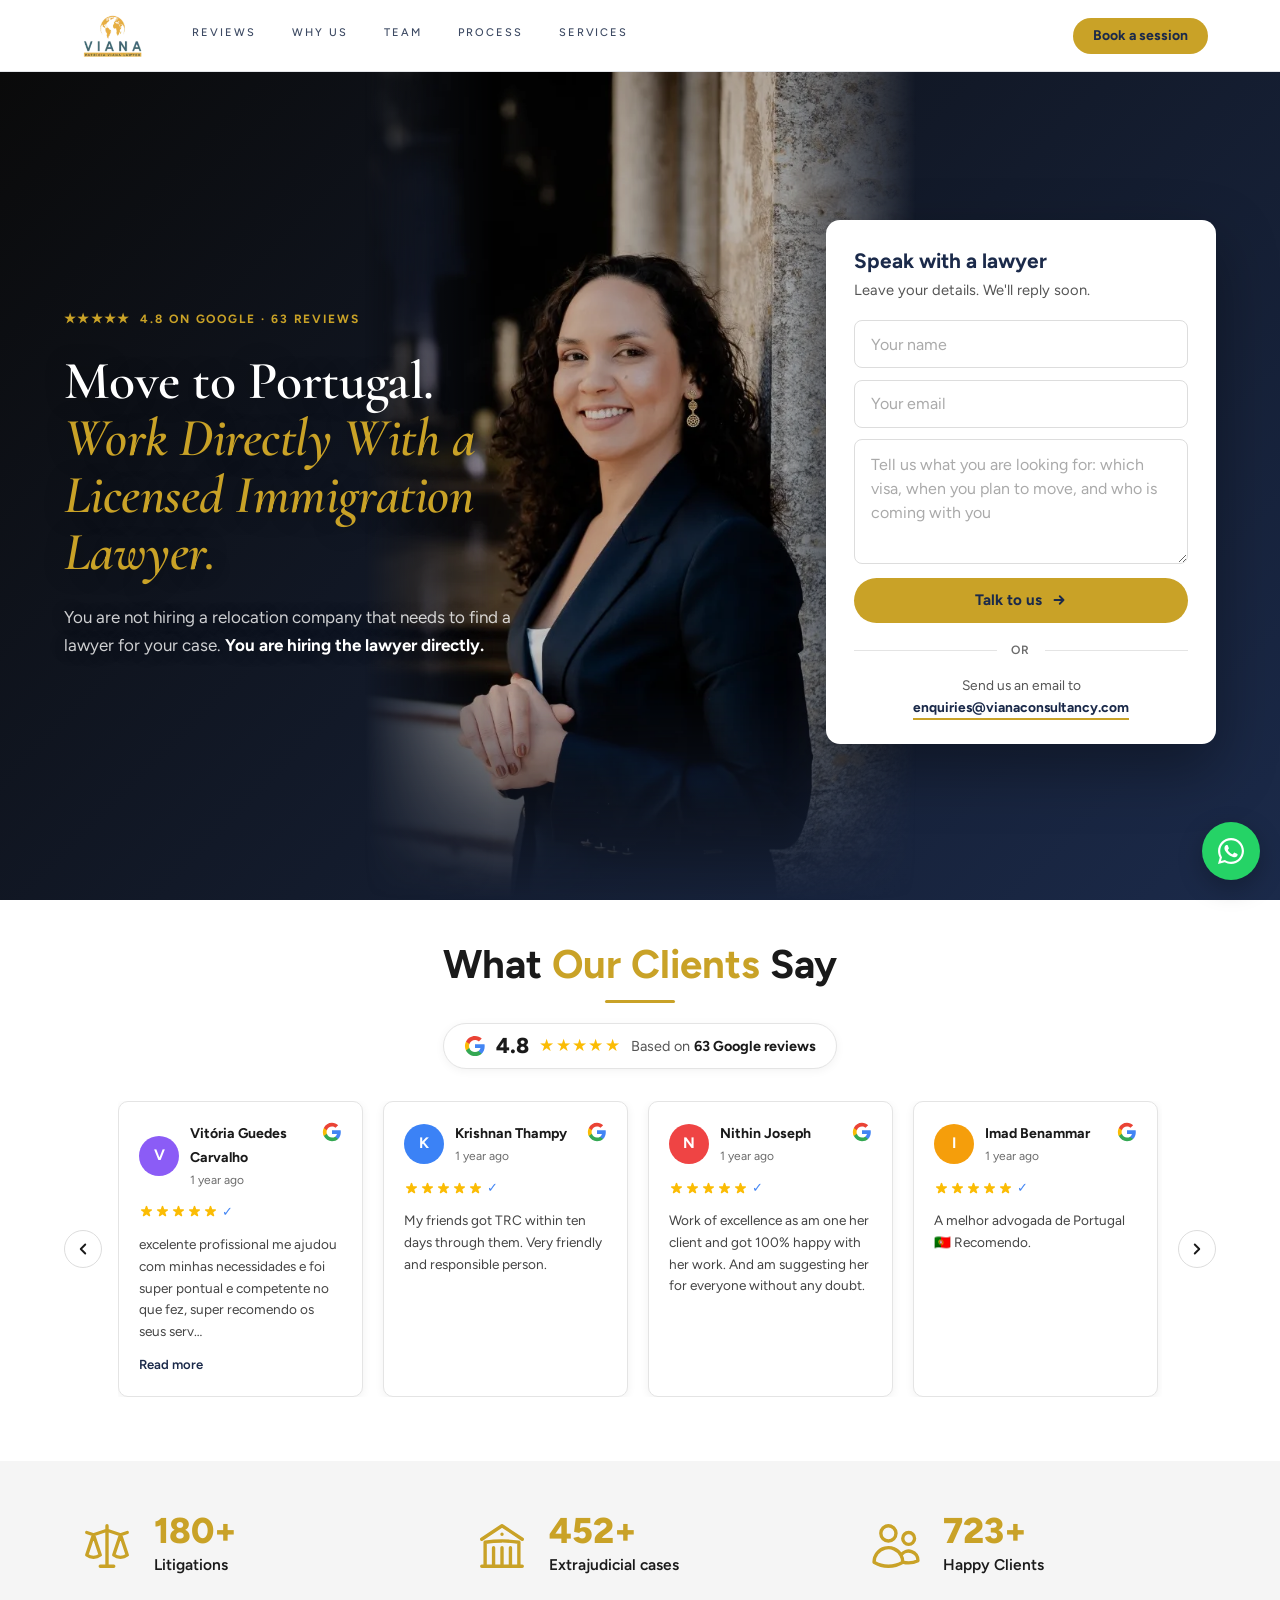
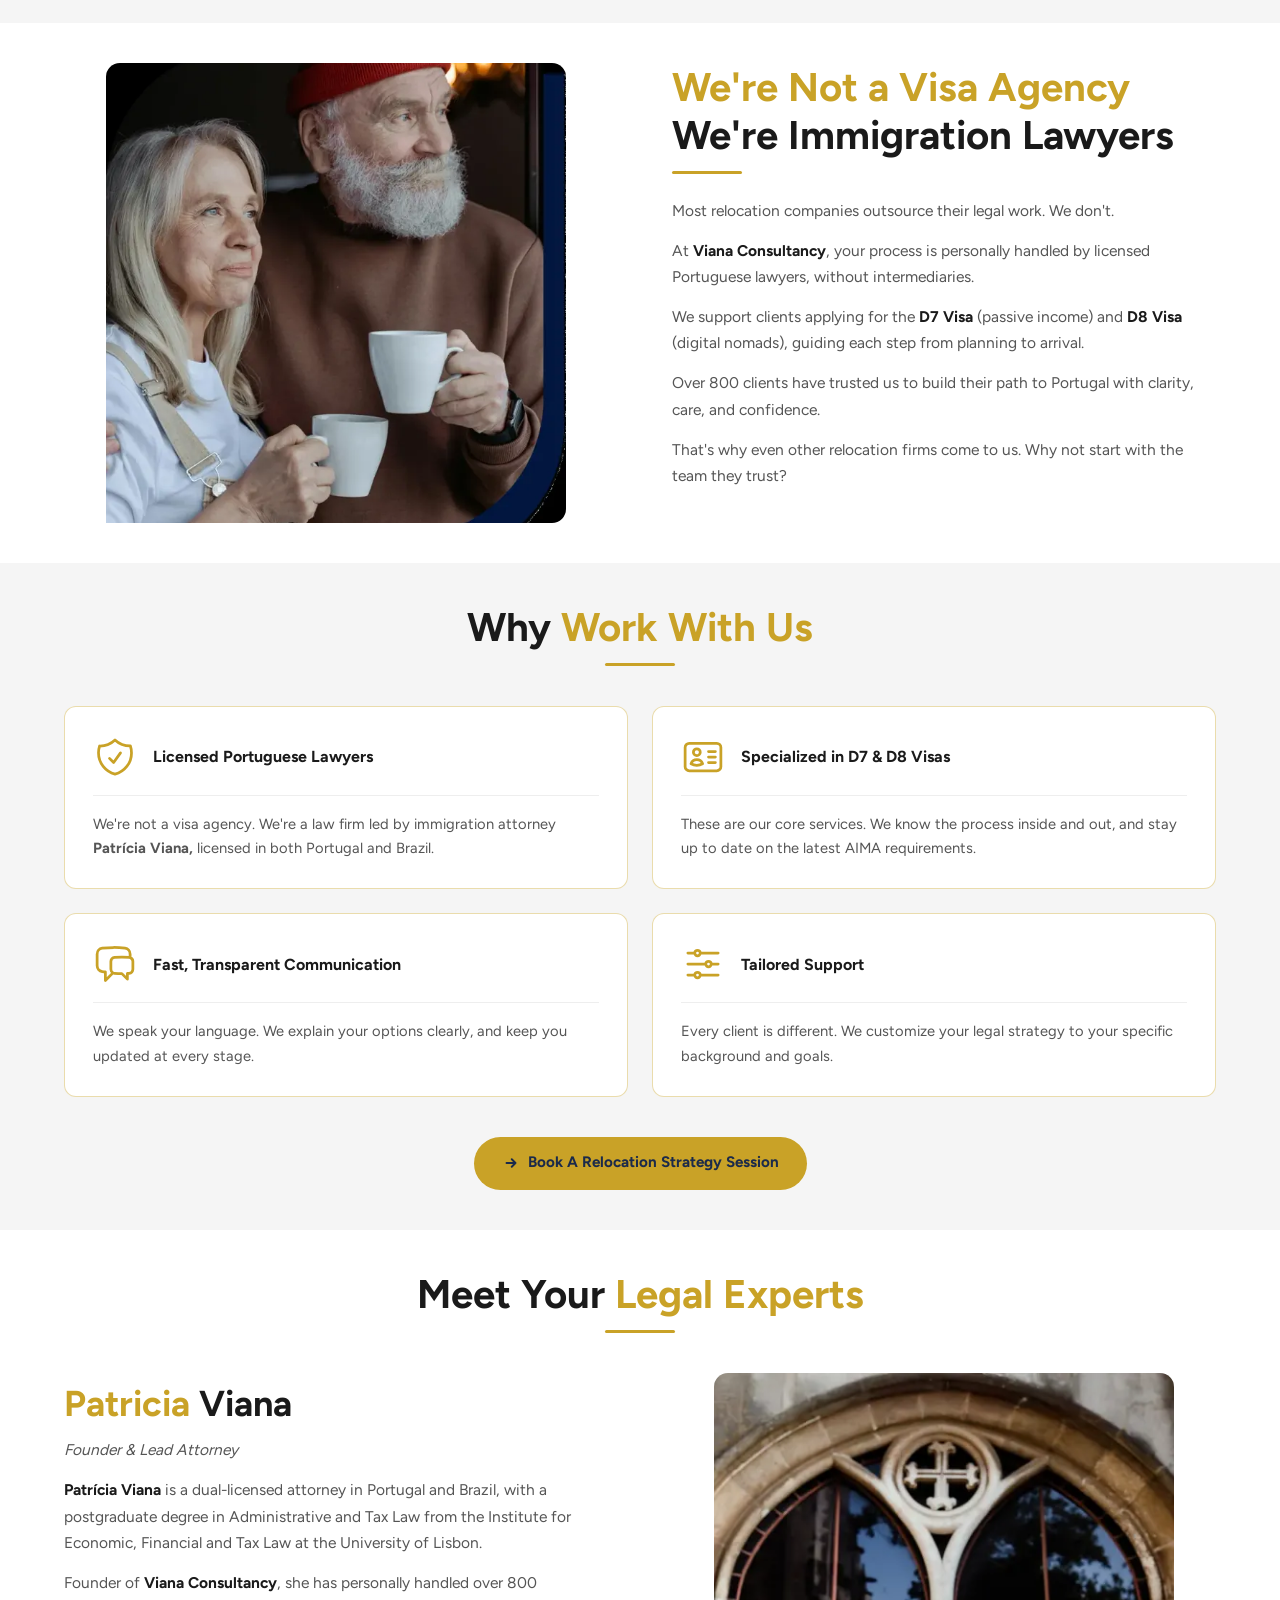
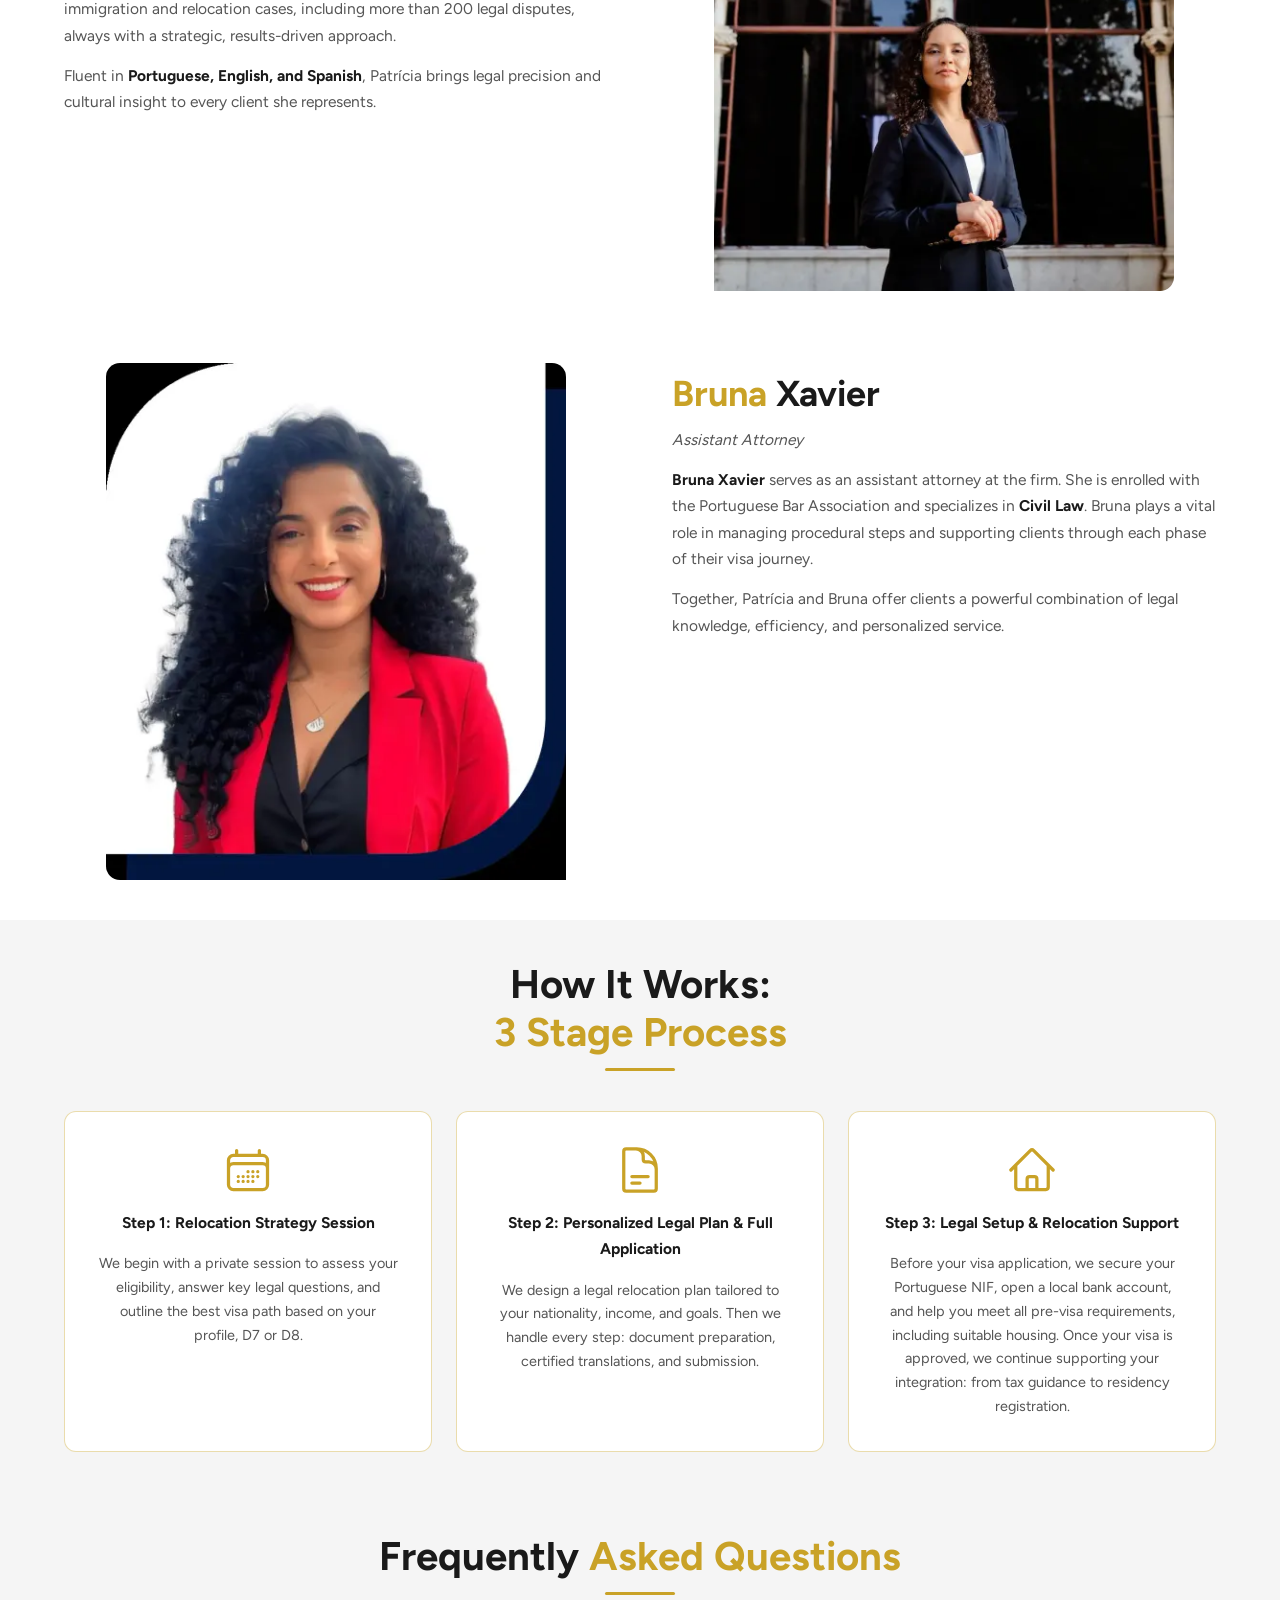
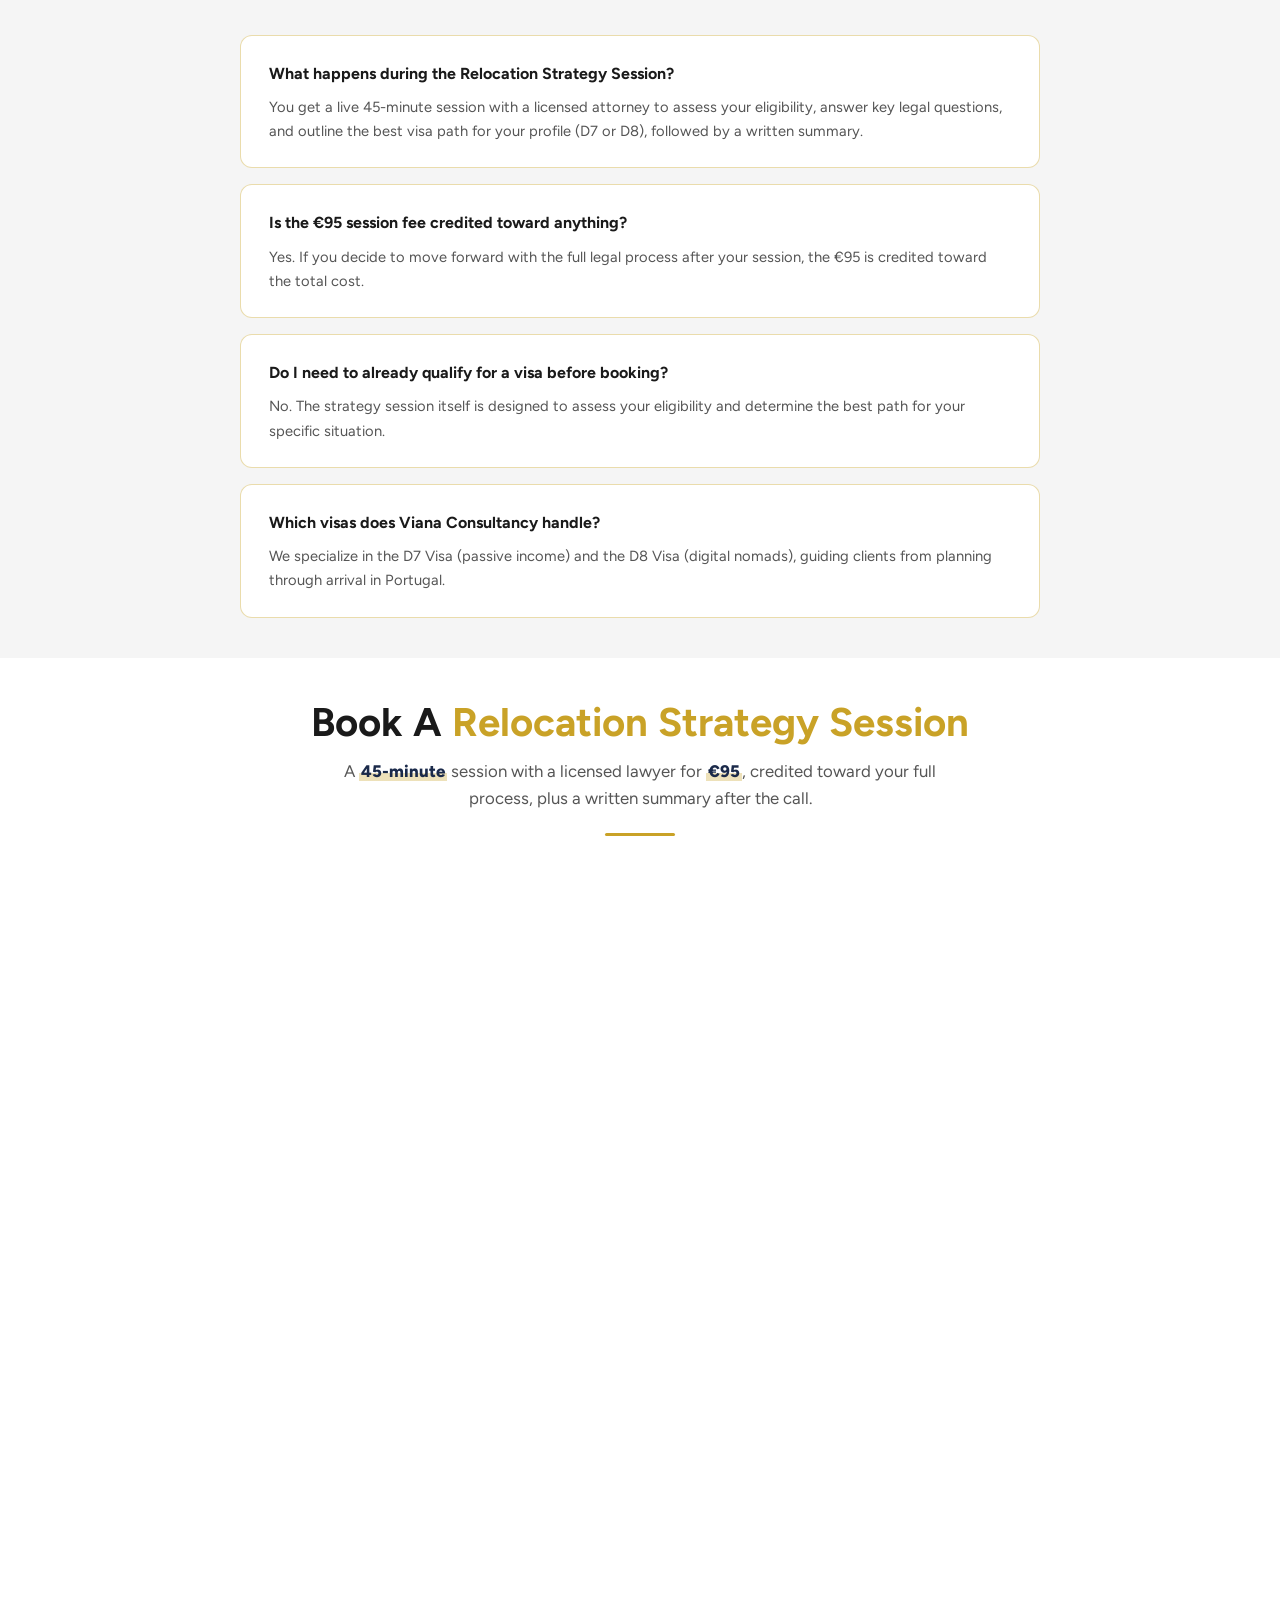
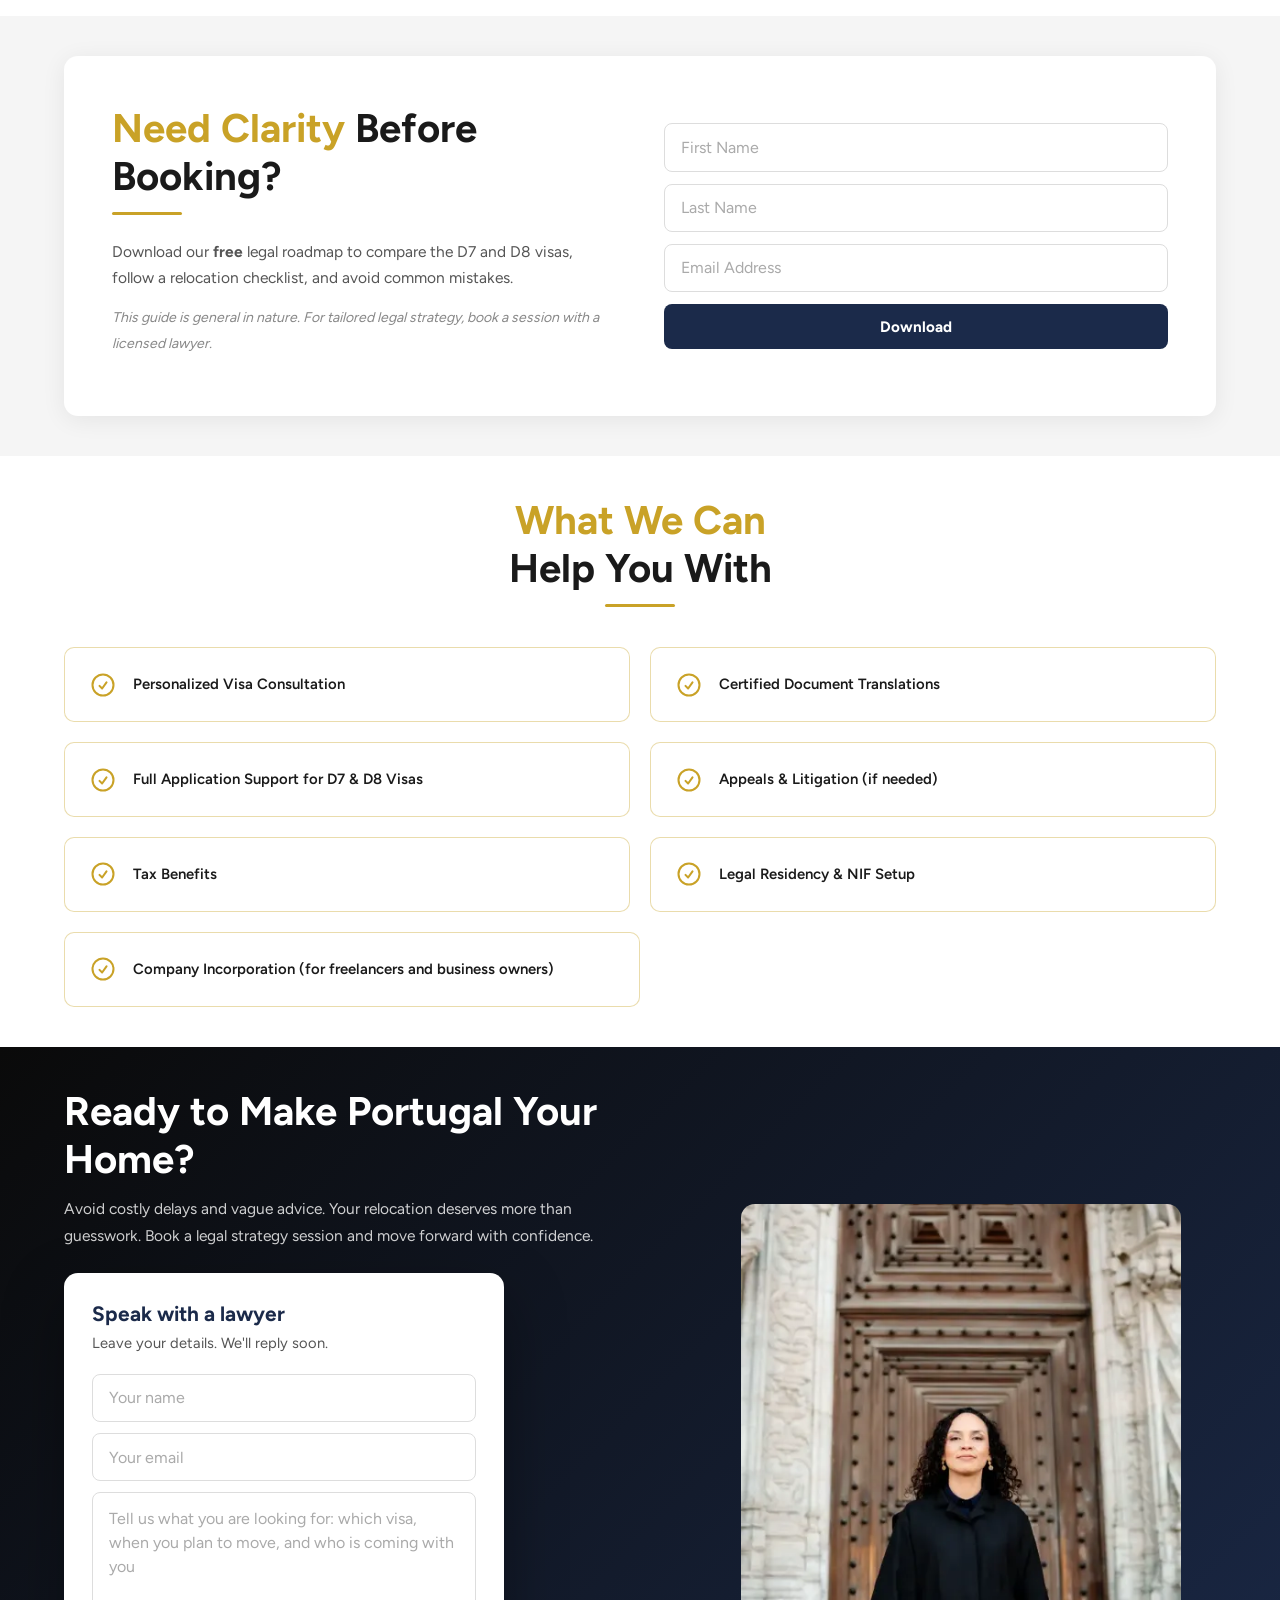
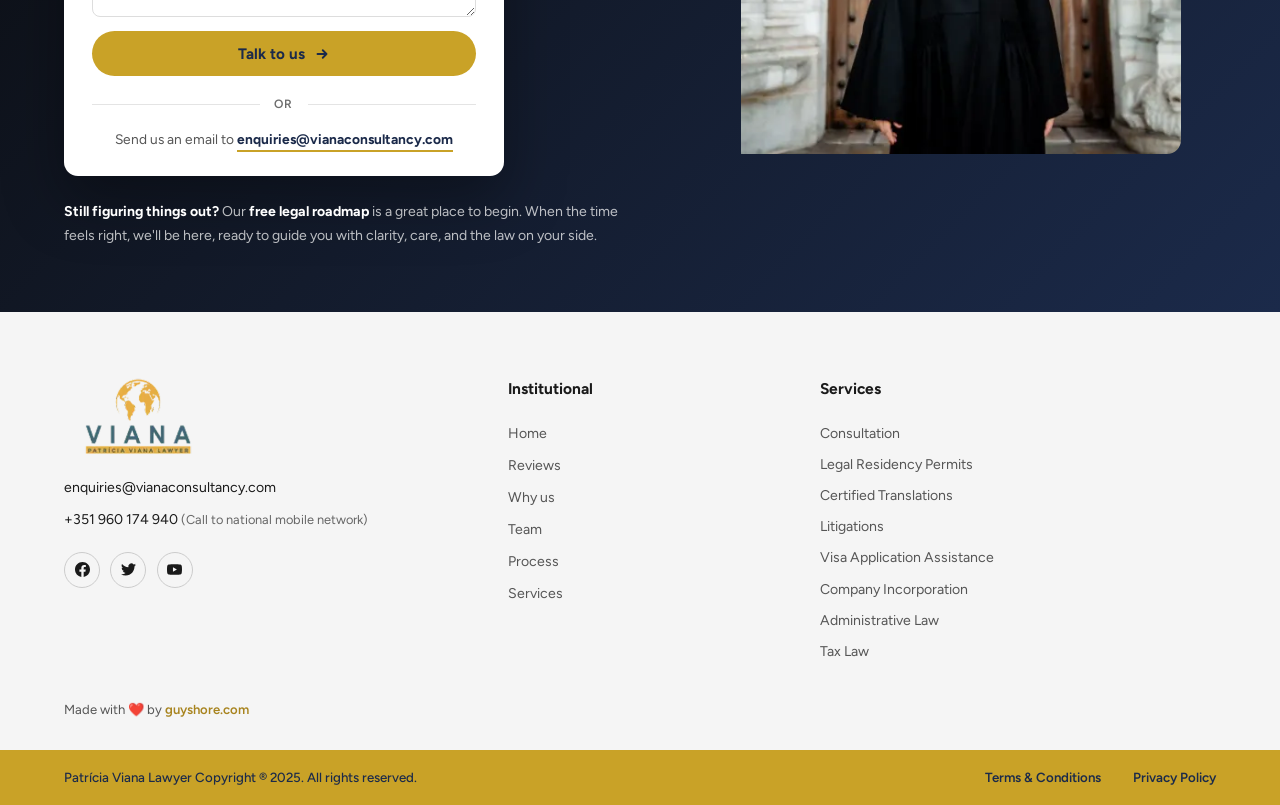
==== commit 793cafb9: "Speed up pages A and B on phones Page A loaded Calendly (3.3 MB with Stripe) and Turnstile (3.5 MB) " ====
--- a/index.html
+++ b/index.html
@@ -80,30 +80,34 @@
   }
   </script>
 
-  <!-- GTM -->
-  <script>(function(w,d,s,l,i){w[l]=w[l]||[];w[l].push({'gtm.start':new Date().getTime(),event:'gtm.js'});var f=d.getElementsByTagName(s)[0],j=d.createElement(s),dl=l!='dataLayer'?'&l='+l:'';j.async=true;j.src='https://www.googletagmanager.com/gtm.js?id='+i+dl;f.parentNode.insertBefore(j,f);})(window,document,'script','dataLayer','GTM-5DHSWHDP');</script>
-  <!-- Google Analytics 4, property "Alttavia Relocation". Loaded here and not
-       through GTM, because GTM-5DHSWHDP sits in a Google account we cannot
-       reach. script.js sends the conversion events with gtag(); Google Ads
-       imports them from GA4. -->
-  <script async src="https://www.googletagmanager.com/gtag/js?id=G-5PR16BJBR1"></script>
+  <!-- Tracking: GTM (GTM-5DHSWHDP, owns the Calendly booking conversion), GA4 (G-5PR16BJBR1,
+       property "Alttavia Relocation", loaded directly because GTM-5DHSWHDP sits in a Google
+       account we cannot reach; script.js sends the conversion events with gtag() and Google Ads
+       imports them from GA4) and Microsoft Clarity (yuf8wg05wt).
+       The queues (dataLayer, gtag, clarity) exist at once, so nothing sent early is lost, but the
+       three libraries (about 500 KB) are fetched only after the page "load" event, so they do not
+       compete with the CSS and the hero photo on a slow phone connection (PageSpeed, 2026-11-16). -->
   <script>
     window.dataLayer = window.dataLayer || [];
+    window.dataLayer.push({ 'gtm.start': new Date().getTime(), event: 'gtm.js' });
     function gtag(){dataLayer.push(arguments);}
     gtag('js', new Date());
     // A/B test: the Edge Function on / stores the variant in the cookie va_ab; every GA4 event carries it.
     var abVariant = (document.cookie.match(/(?:^|; )va_ab=([ab])/) || [])[1];
     if (abVariant) gtag('set', { ab_variant: abVariant });
     gtag('config', 'G-5PR16BJBR1');
-  </script>
-  <!-- Microsoft Clarity (session recordings and heatmaps), project yuf8wg05wt. -->
-  <script type="text/javascript">
-    (function(c,l,a,r,i,t,y){
-        c[a]=c[a]||function(){(c[a].q=c[a].q||[]).push(arguments)};
-        t=l.createElement(r);t.async=1;t.src="https://www.clarity.ms/tag/"+i;
-        y=l.getElementsByTagName(r)[0];y.parentNode.insertBefore(t,y);
-    })(window, document, "clarity", "script", "yuf8wg05wt");
+    window.clarity = window.clarity || function(){ (window.clarity.q = window.clarity.q || []).push(arguments); };
     if (abVariant) clarity('set', 'ab_variant', abVariant);
+    (function () {
+      function load(src) { var s = document.createElement('script'); s.async = true; s.src = src; document.head.appendChild(s); }
+      function start() {
+        load('https://www.googletagmanager.com/gtm.js?id=GTM-5DHSWHDP');
+        load('https://www.googletagmanager.com/gtag/js?id=G-5PR16BJBR1');
+        load('https://www.clarity.ms/tag/yuf8wg05wt');
+      }
+      if (document.readyState === 'complete') start();
+      else window.addEventListener('load', start, { once: true });
+    })();
   </script>
 
   <!-- Favicon -->
@@ -112,9 +116,13 @@
   <link rel="apple-touch-icon" href="https://visas.vianaconsultancy.com/wp-content/uploads/2025/04/Logo-8-1.png">
 
   <!-- Google Fonts -->
-  <link rel="preconnect" href="https://fonts.googleapis.com">
-  <link rel="preconnect" href="https://fonts.gstatic.com" crossorigin>
-  <link href="https://fonts.googleapis.com/css2?family=Cormorant+Garamond:ital,wght@0,400;0,500;0,600;0,700;1,400;1,600&family=Figtree:wght@300;400;500;600;700;800&display=swap" rel="stylesheet">
+  <!-- Fonts are self-hosted (assets/fonts, latin subset, variable weights): no request to
+       Google Fonts blocks the first paint. -->
+  <style>
+    @font-face{font-family:"Cormorant Garamond";font-style:normal;font-weight:400 700;font-display:swap;src:url("assets/fonts/CormorantGaramond-normal.woff2") format("woff2")}
+    @font-face{font-family:"Cormorant Garamond";font-style:italic;font-weight:400 700;font-display:swap;src:url("assets/fonts/CormorantGaramond-italic.woff2") format("woff2")}
+    @font-face{font-family:"Figtree";font-style:normal;font-weight:300 800;font-display:swap;src:url("assets/fonts/Figtree-normal.woff2") format("woff2")}
+  </style>
 
   <link rel="stylesheet" href="liquid-glass-nav.css">
   <link rel="stylesheet" href="style.css">
@@ -152,7 +160,7 @@
       <div class="lgn-row">
         <div class="lgn-left">
           <a href="#home" class="lgn-home" aria-label="Viana Consultancy, back to the top">
-            <span class="lgn-mark" data-invert><img src="assets/images/Logo-8.png" alt="" width="251" height="138"></span>
+            <span class="lgn-mark" data-invert><img src="assets/images/Logo-8.webp" alt="" width="291" height="160"></span>
           </a>
           <nav class="lgn-links" aria-label="Main navigation">
             <a href="#reviews" class="lgn-link"><span>Reviews</span></a>
@@ -177,6 +185,8 @@
       </nav>
     </div>
   </header>
+
+  <main id="main">
 
   <!-- ===== HERO ===== -->
   <!--
@@ -301,7 +311,7 @@
     <div class="container about-grid">
       <div class="about-img-wrap fade-in">
         <div class="photo-frame">
-          <img src="assets/images/Group-6.webp" alt="Happy clients who relocated to Portugal" class="about-img" loading="lazy" width="854" height="965">
+          <img src="assets/images/Group-6.webp" srcset="assets/images/Group-6-640.webp 640w, assets/images/Group-6.webp 854w" sizes="(max-width: 768px) 92vw, 460px" alt="Happy clients who relocated to Portugal" class="about-img" loading="lazy" decoding="async" width="854" height="965">
         </div>
       </div>
       <div class="about-text fade-in" style="--d:.15s">
@@ -393,7 +403,7 @@
         </div>
         <div class="team-photo-wrap fade-in" style="--d:.15s">
           <div class="photo-frame frame-right">
-            <img src="assets/images/patricia-team.webp" alt="Patrícia Viana, Founder &amp; Lead Attorney" class="team-photo team-photo-patricia" loading="lazy" width="920" height="1035">
+            <img src="assets/images/patricia-team.webp" srcset="assets/images/patricia-team-480.webp 480w, assets/images/patricia-team.webp 920w" sizes="(max-width: 768px) 92vw, 460px" alt="Patrícia Viana, Founder &amp; Lead Attorney" class="team-photo team-photo-patricia" loading="lazy" decoding="async" width="920" height="1035">
           </div>
         </div>
       </div>
@@ -402,7 +412,7 @@
       <div class="team-row team-row-reverse">
         <div class="team-photo-wrap fade-in">
           <div class="photo-frame frame-left">
-            <img src="assets/images/Group-8.webp" alt="Bruna Xavier, Assistant Attorney" class="team-photo" loading="lazy" width="850" height="957">
+            <img src="assets/images/Group-8.webp" srcset="assets/images/Group-8-480.webp 480w, assets/images/Group-8.webp 850w" sizes="(max-width: 768px) 92vw, 460px" alt="Bruna Xavier, Assistant Attorney" class="team-photo" loading="lazy" decoding="async" width="850" height="957">
           </div>
         </div>
         <div class="team-text fade-in" style="--d:.15s">
@@ -589,17 +599,19 @@
       </div>
       <div class="final-cta-photo-wrap fade-in" style="--d:.15s">
         <div class="photo-frame frame-right">
-          <img src="assets/images/patricia-cta.webp" alt="Patrícia Viana, immigration lawyer, in her lawyer's robe at a Lisbon doorway" class="final-cta-photo" loading="lazy" width="880" height="1100">
-        </div>
-      </div>
-    </div>
-  </section>
+          <img src="assets/images/patricia-cta.webp" srcset="assets/images/patricia-cta-480.webp 480w, assets/images/patricia-cta.webp 880w" sizes="(max-width: 768px) 92vw, 440px" alt="Patrícia Viana, immigration lawyer, in her lawyer's robe at a Lisbon doorway" class="final-cta-photo" loading="lazy" decoding="async" width="880" height="1100">
+        </div>
+      </div>
+    </div>
+  </section>
+
+  </main>
 
   <!-- ===== FOOTER ===== -->
   <footer class="footer">
     <div class="container footer-grid">
       <div class="footer-brand">
-        <img src="assets/images/Logo-8.png" alt="Viana Consultancy" class="footer-logo">
+        <img src="assets/images/Logo-8.webp" alt="Viana Consultancy" class="footer-logo" width="291" height="160" loading="lazy">
         <a href="mailto:enquiries@vianaconsultancy.com" class="footer-contact-link">enquiries@vianaconsultancy.com</a>
         <a href="tel:+351960174940" class="footer-contact-link">+351 960 174 940 <small>(Call to national mobile network)</small></a>
         <div class="footer-socials">
@@ -707,11 +719,57 @@
     })();
   </script>
 
-  <script async src="https://assets.calendly.com/assets/external/widget.js"></script>
   <script src="liquid-glass-nav.js"></script>
   <script src="script.js"></script>
-  <!-- Cloudflare Turnstile, after script.js, which defines onTurnstileLoad. Load it from
-       Cloudflare only: a copied or cached api.js breaks when Cloudflare updates it. -->
-  <script src="https://challenges.cloudflare.com/turnstile/v0/api.js?render=explicit&amp;onload=onTurnstileLoad" async defer></script>
+  <!--
+    Third parties that cost the most load only when they are needed (PageSpeed, 2026-11-16:
+    Calendly alone brought 3.3 MB and 2 s of main-thread work, Turnstile another 3.5 MB):
+    - Calendly's widget.js when the booking section comes within 1000px of the screen. The
+      click-id script above has already written data-url by then.
+    - Cloudflare Turnstile when a lead form is touched or the final form comes near. Load it
+      from Cloudflare only: a copied or cached api.js breaks when Cloudflare updates it.
+      script.js defines onTurnstileLoad and waits up to 8 s for a token after a submit.
+  -->
+  <script>
+    (function () {
+      function load(src) {
+        var s = document.createElement('script');
+        s.src = src; s.async = true;
+        document.body.appendChild(s);
+      }
+      function whenNear(el, margin, fn) {
+        if (!el) return;
+        if (!('IntersectionObserver' in window)) { fn(); return; }
+        var io = new IntersectionObserver(function (entries) {
+          if (entries.some(function (e) { return e.isIntersecting; })) { io.disconnect(); fn(); }
+        }, { rootMargin: margin });
+        io.observe(el);
+      }
+
+      var calendlyLoaded = false;
+      function loadCalendly() {
+        if (calendlyLoaded) return;
+        calendlyLoaded = true;
+        load('https://assets.calendly.com/assets/external/widget.js');
+      }
+      whenNear(document.getElementById('book-now'), '1000px 0px', loadCalendly);
+      document.querySelectorAll('a[href="#book-now"]').forEach(function (a) {
+        a.addEventListener('click', loadCalendly);
+      });
+
+      var turnstileLoaded = false;
+      function loadTurnstile() {
+        if (turnstileLoaded) return;
+        turnstileLoaded = true;
+        load('https://challenges.cloudflare.com/turnstile/v0/api.js?render=explicit&onload=onTurnstileLoad');
+      }
+      document.querySelectorAll('.lead-form').forEach(function (form) {
+        form.addEventListener('focusin', loadTurnstile);
+        form.addEventListener('pointerdown', loadTurnstile);
+      });
+      var forms = document.querySelectorAll('.lead-form');
+      whenNear(forms[forms.length - 1], '400px 0px', loadTurnstile);
+    })();
+  </script>
 </body>
 </html>
--- a/style.css
+++ b/style.css
@@ -306,7 +306,7 @@
   font-weight: 600;
   letter-spacing: .14em;
   text-transform: uppercase;
-  color: #999;
+  color: #6B6B6B;
 }
 .lead-or::before,
 .lead-or::after { content: ''; flex: 1; height: 1px; background: #e4e4e4; }
@@ -466,7 +466,7 @@
   flex-shrink: 0;
 }
 .rc-name { font-weight: 700; font-size: .88rem; }
-.rc-date { font-size: .75rem; color: #999; }
+.rc-date { font-size: .75rem; color: #6B6B6B; }
 .google-icon { width: 20px; height: 20px; flex-shrink: 0; }
 .rc-stars { display: flex; gap: 1px; align-items: center; }
 .rc-stars svg { width: 15px; height: 15px; color: #FBBC04; }
@@ -751,7 +751,7 @@
   transition: color .2s;
 }
 .footer-contact-link:hover { color: var(--gold); }
-.footer-contact-link small { color: #999; font-size: .8rem; }
+.footer-contact-link small { color: #666; font-size: .8rem; }
 .footer-socials { display: flex; gap: .65rem; margin-top: 1.25rem; }
 .social-btn {
   width: 36px; height: 36px;
@@ -774,7 +774,7 @@
 
 .footer-credit { padding: 0 1.5rem 1.75rem; text-align: left; }
 .footer-credit-text { font-size: .82rem; color: var(--muted); }
-.footer-credit-link { color: var(--gold); font-weight: 600; transition: opacity .2s; }
+.footer-credit-link { color: var(--gold-dark); font-weight: 600; transition: opacity .2s; }
 .footer-credit-link:hover { opacity: .7; }
 
 .footer-bottom { background: var(--gold); padding: 1rem 0; }
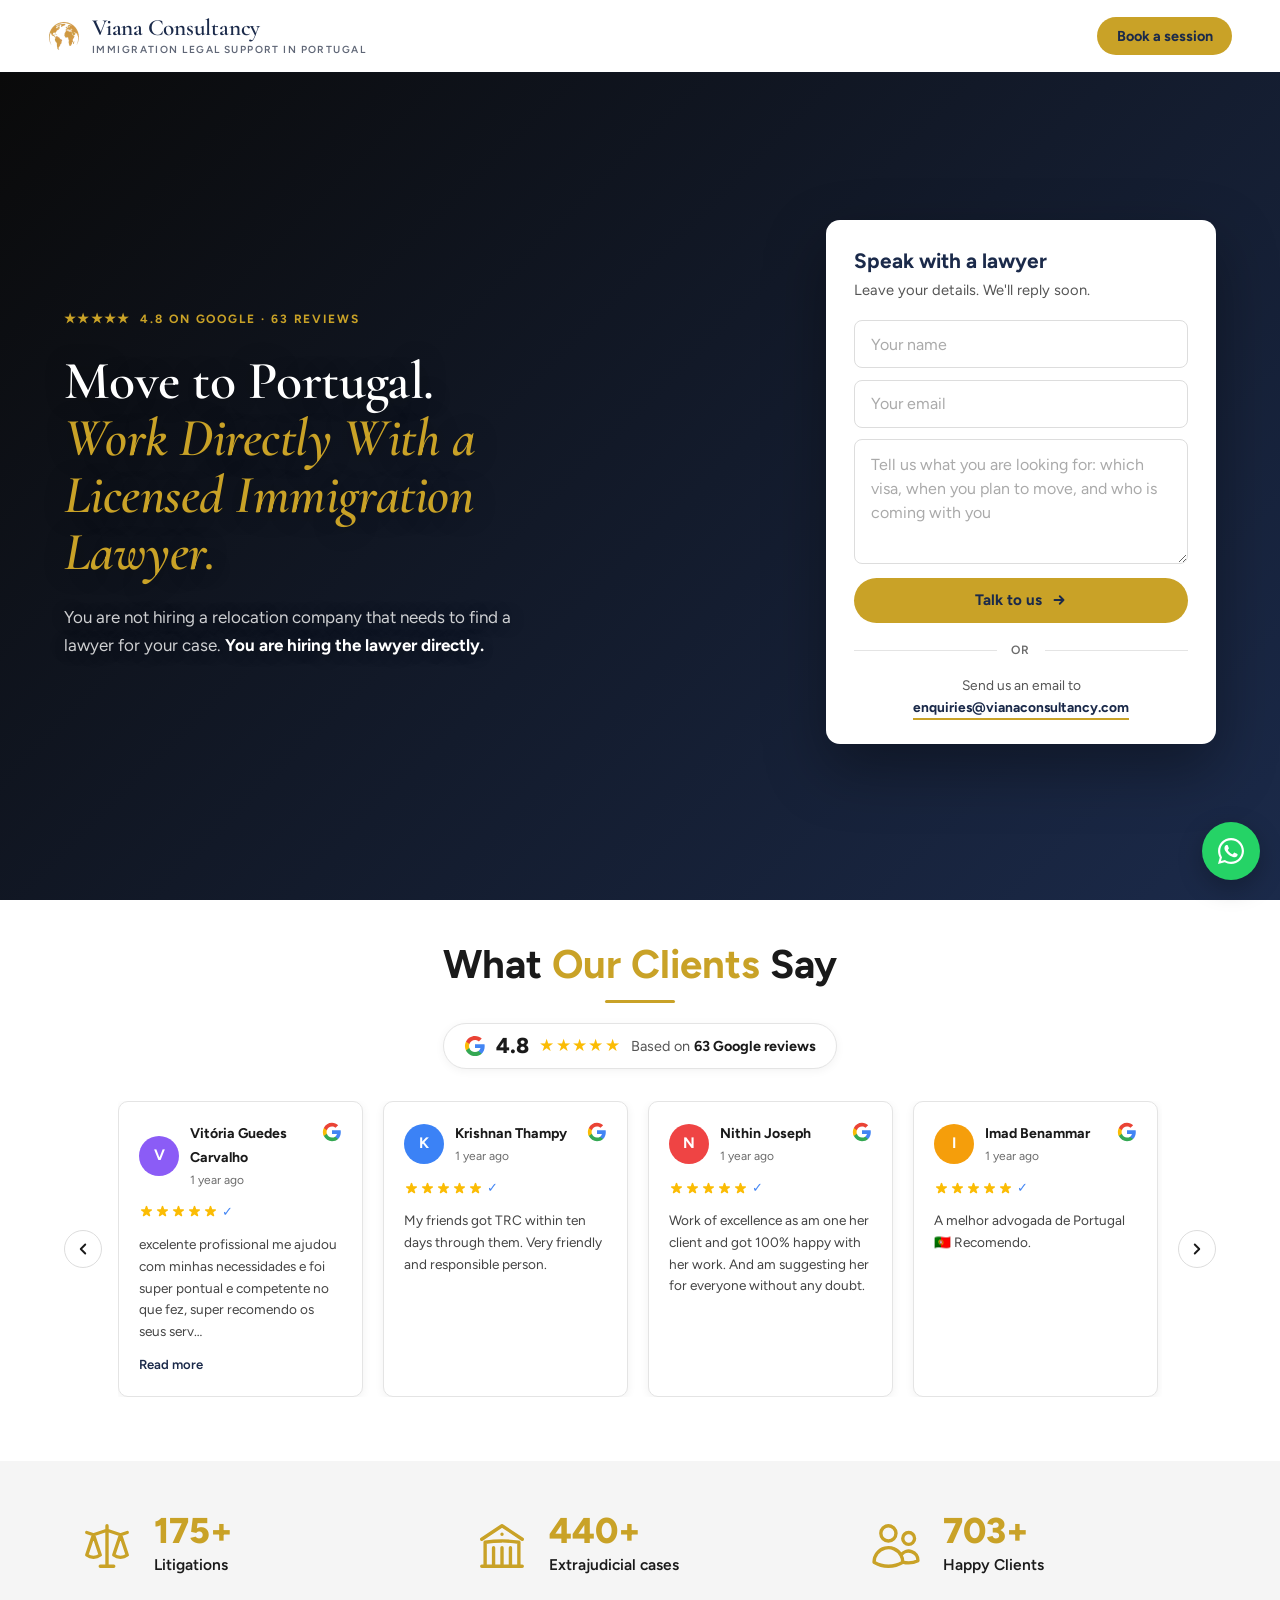
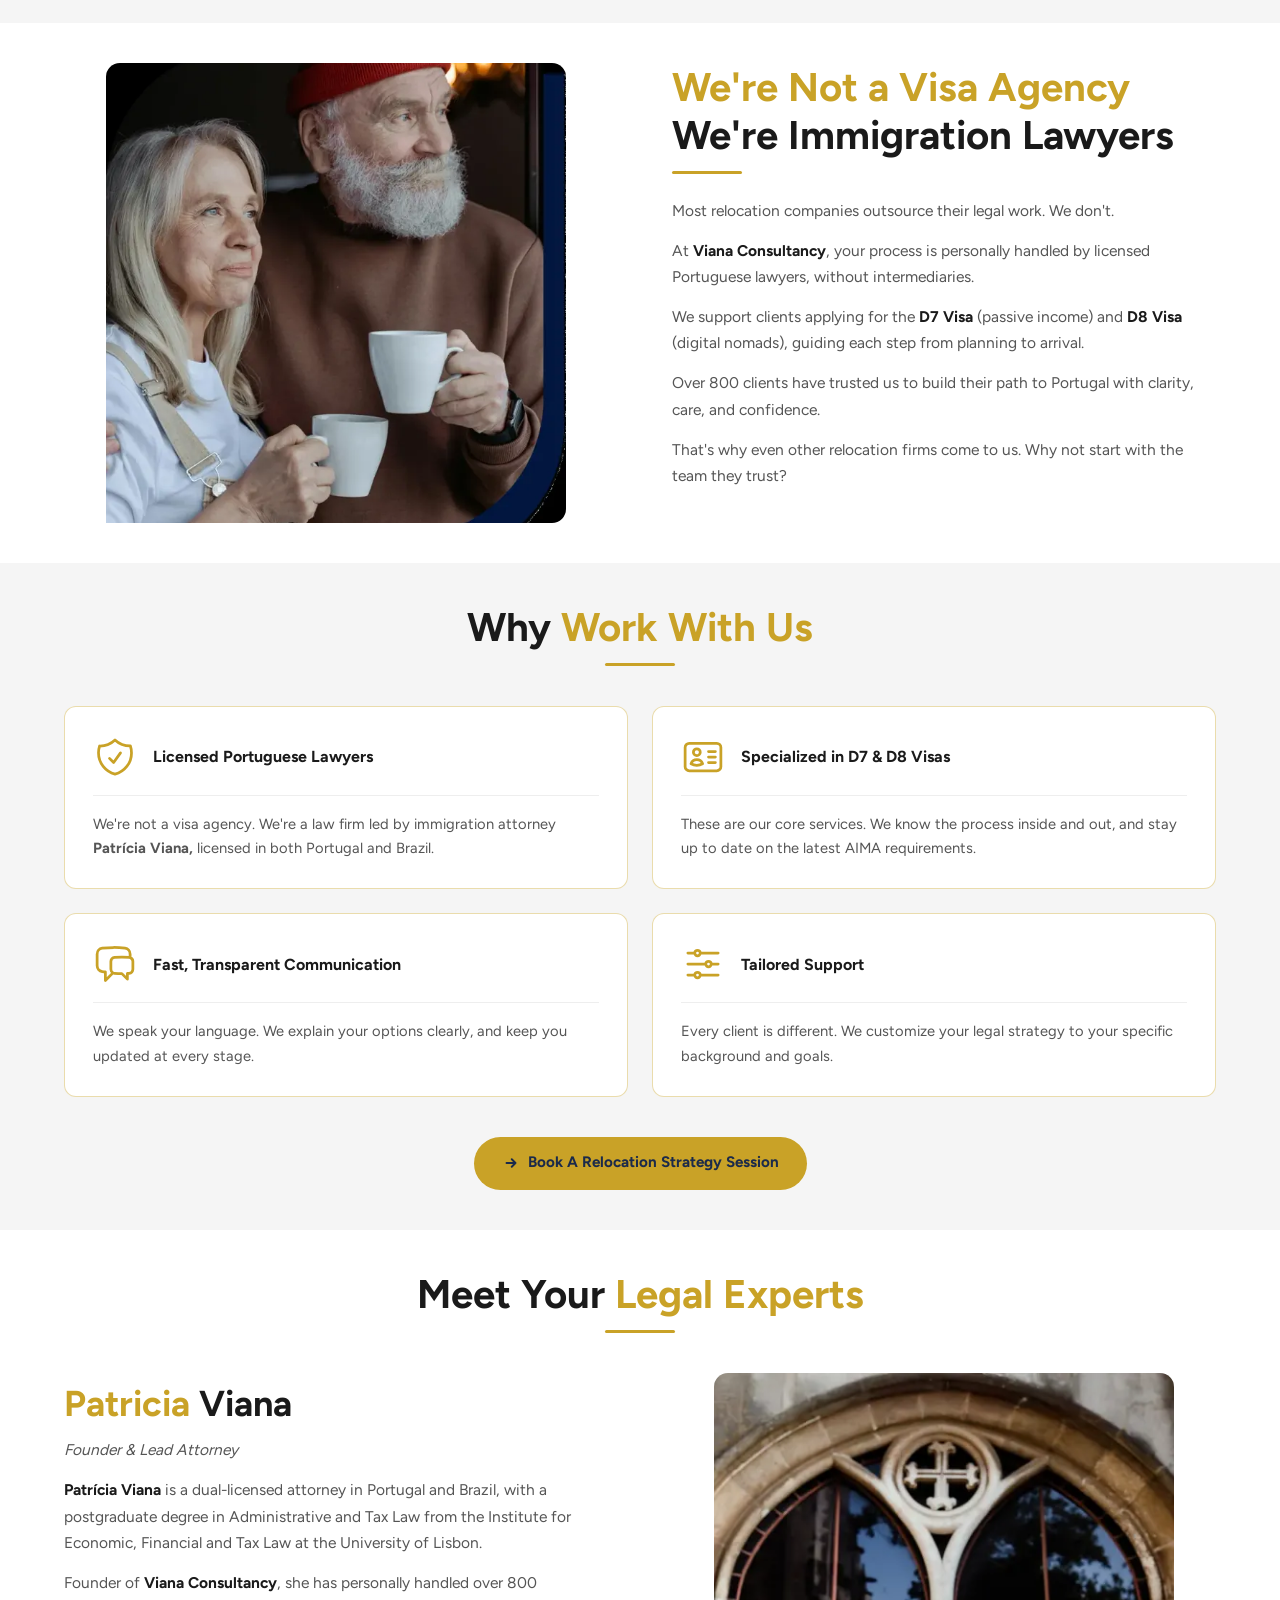
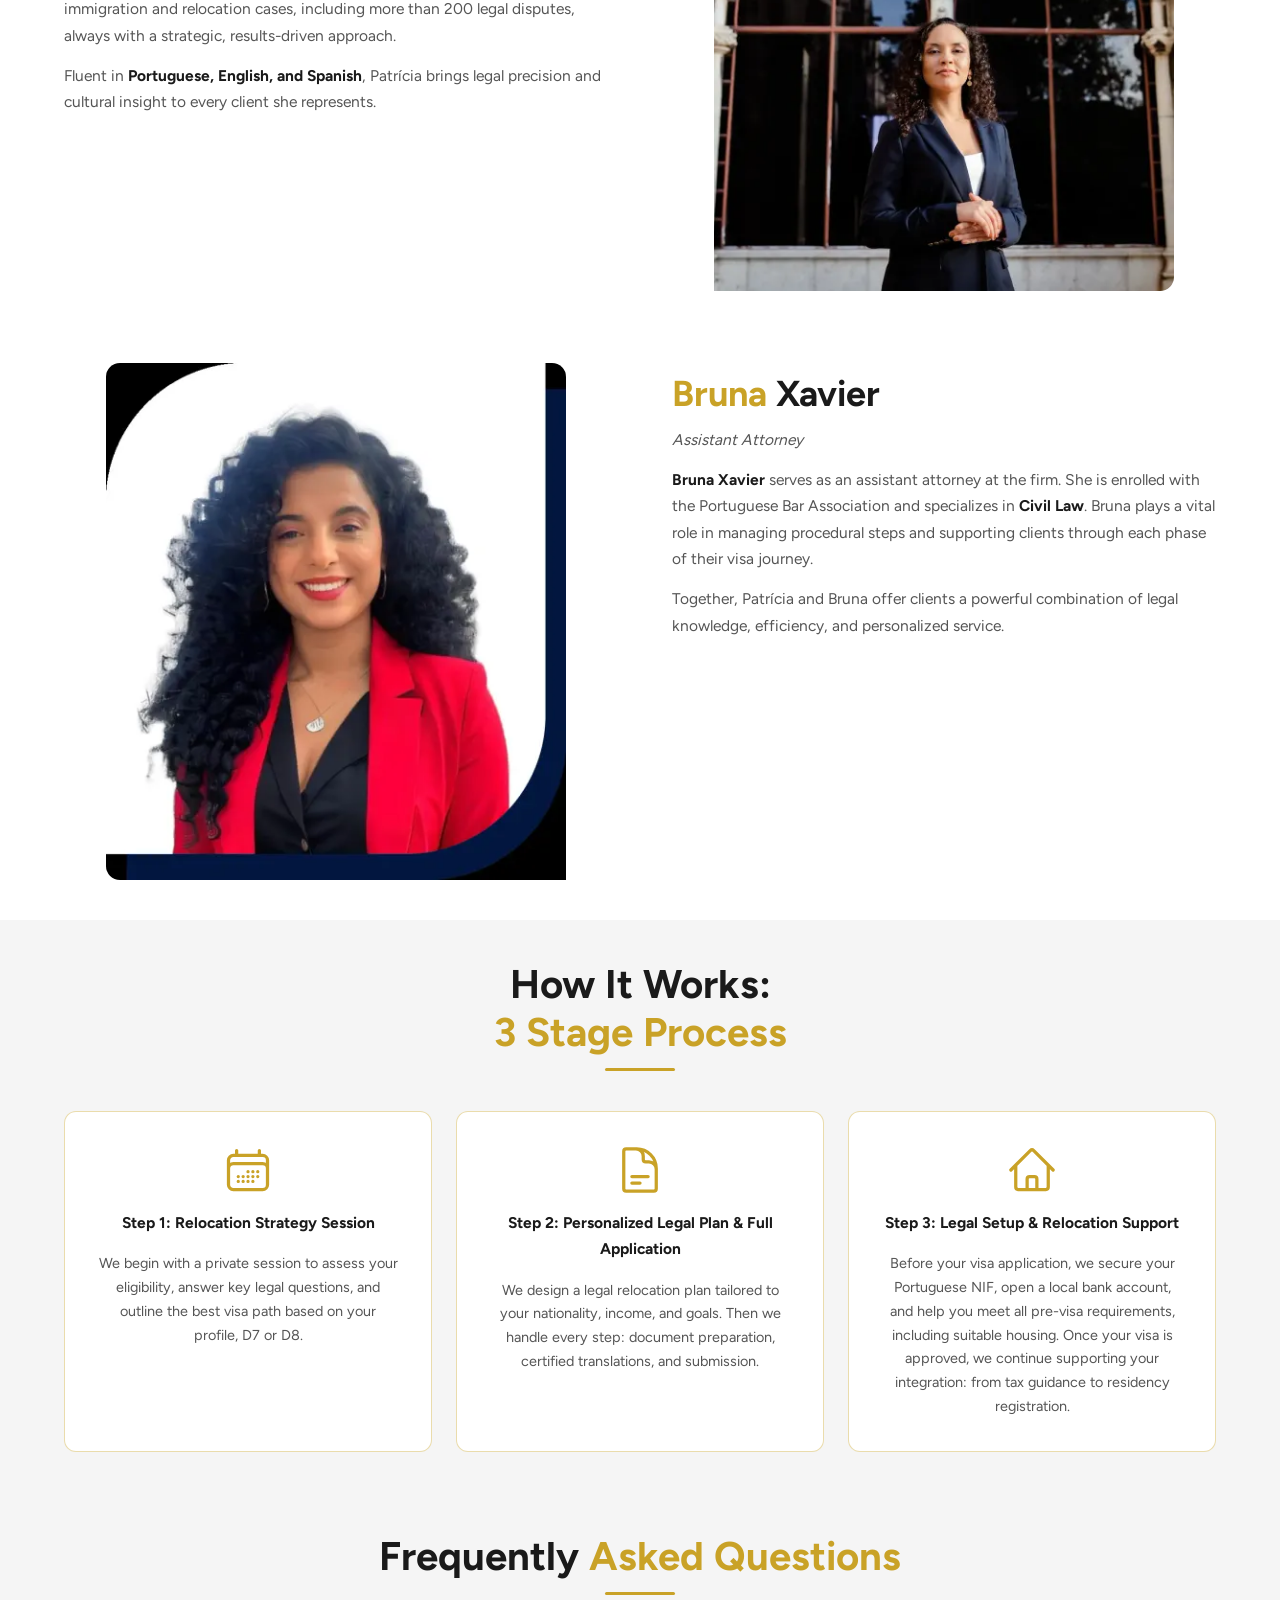
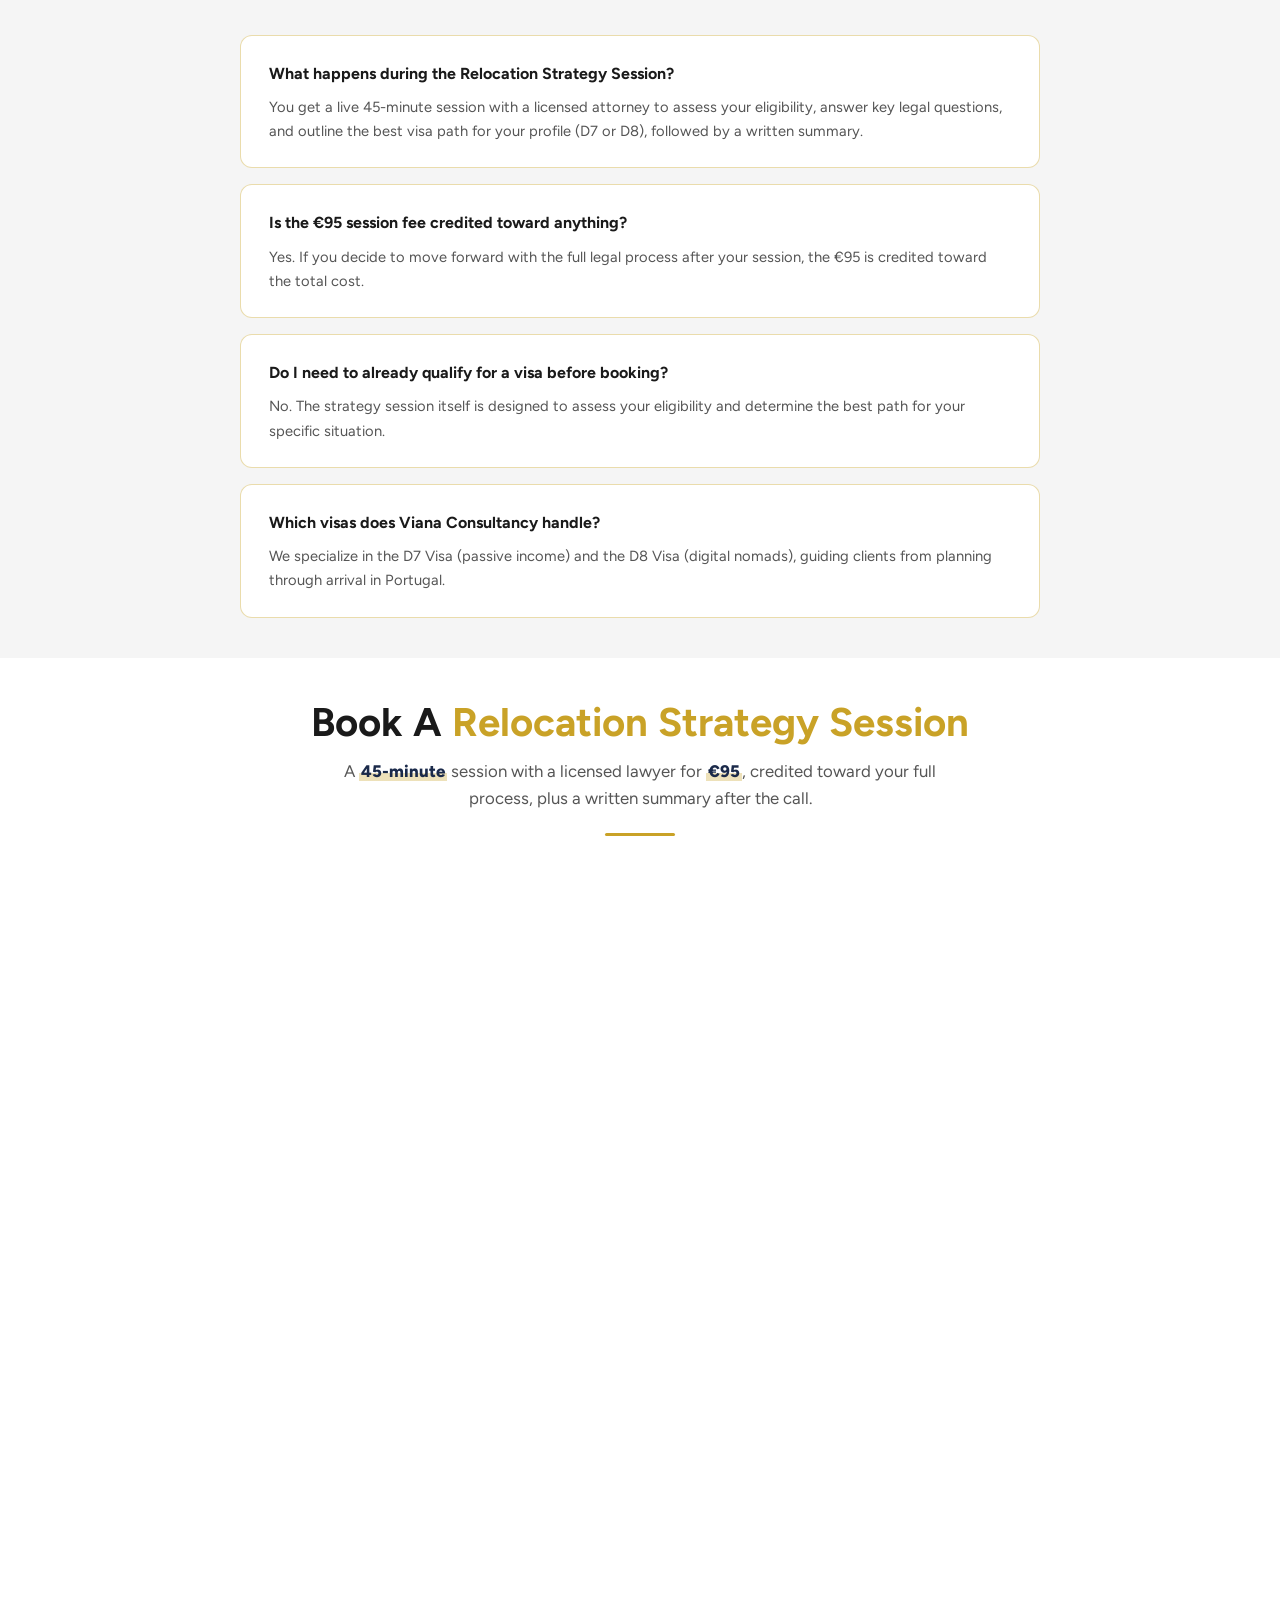
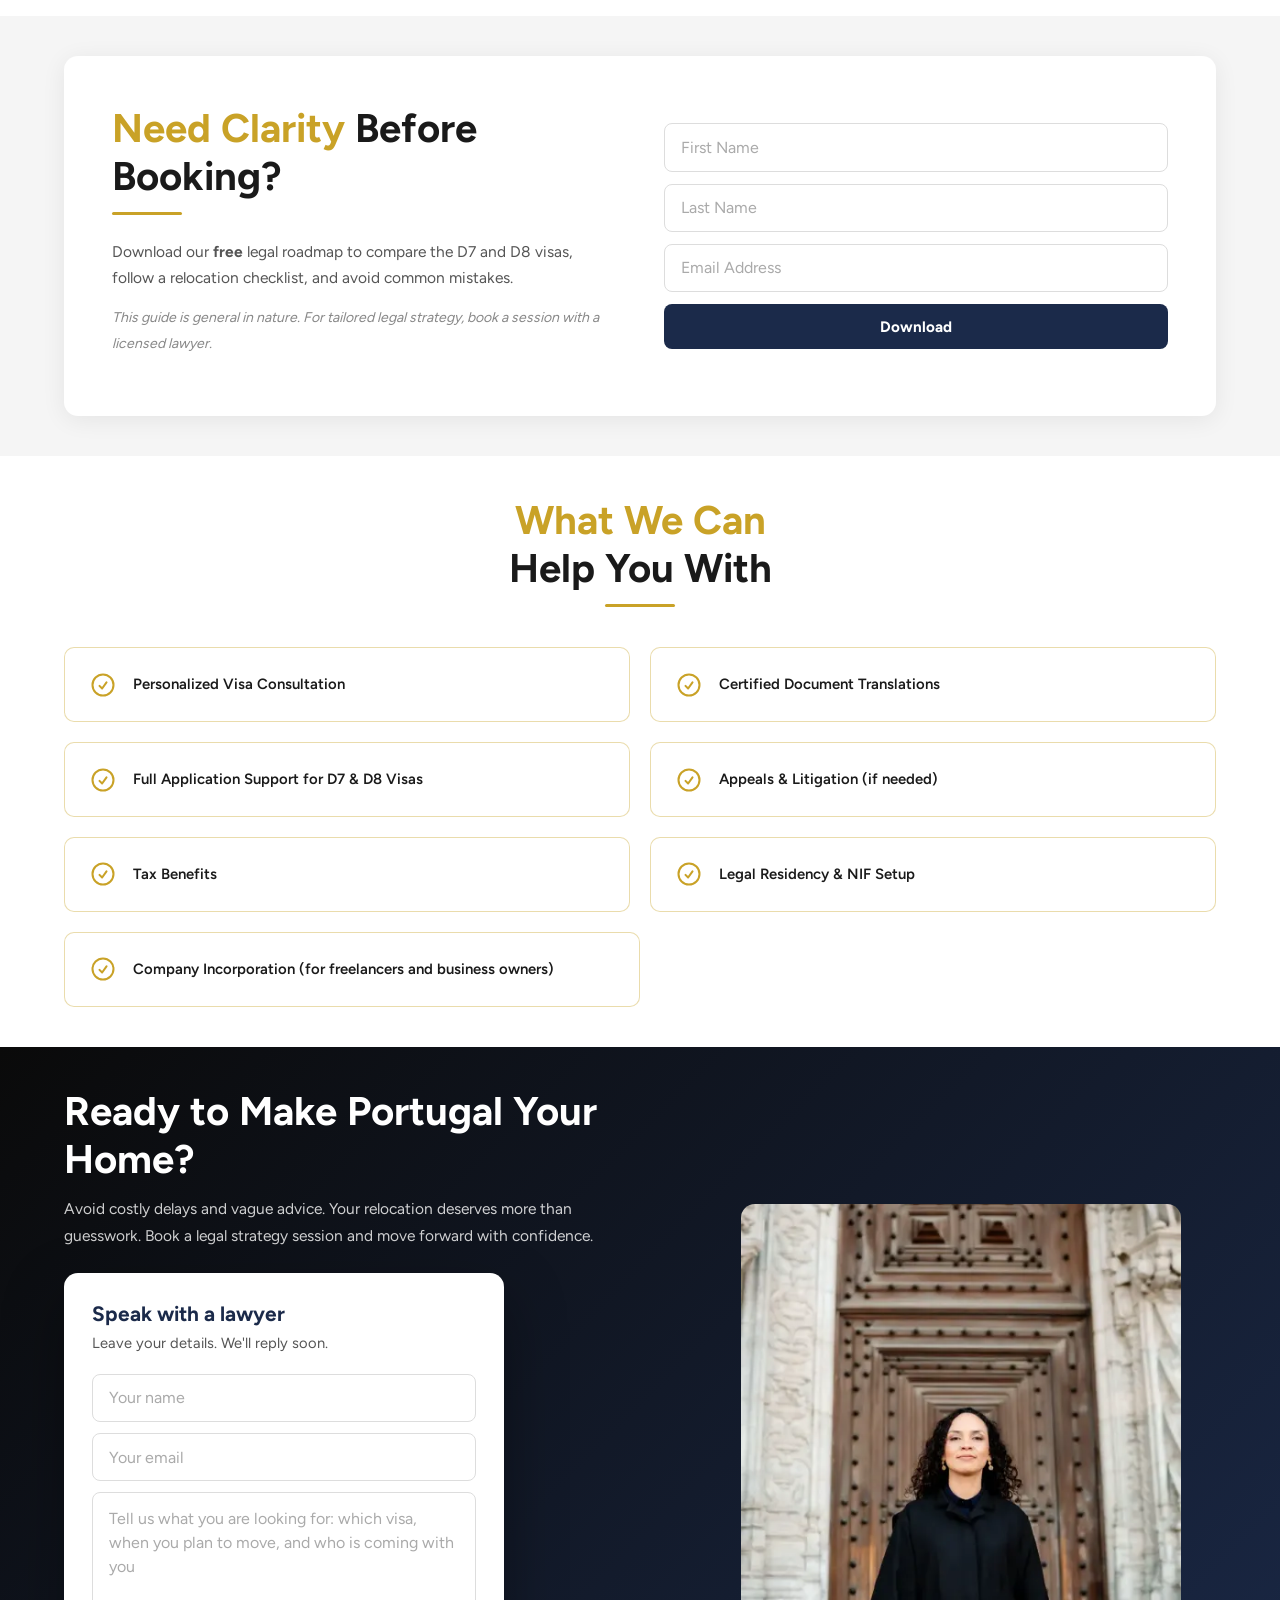
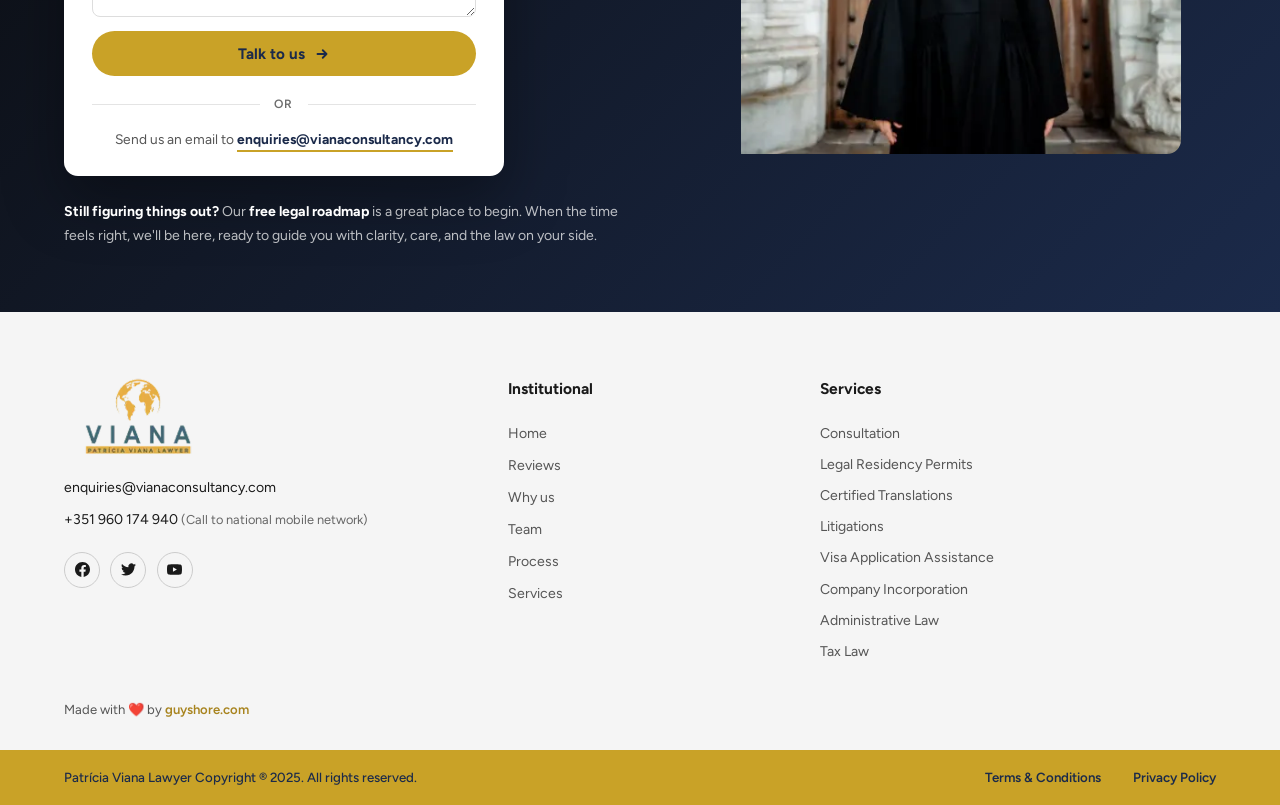
==== commit 65147b20: "Replace page A's liquid-glass navbar with a plain bar like page B's The glass island (backdrop blur," ====
--- a/index.html
+++ b/index.html
@@ -124,66 +124,25 @@
     @font-face{font-family:"Figtree";font-style:normal;font-weight:300 800;font-display:swap;src:url("assets/fonts/Figtree-normal.woff2") format("woff2")}
   </style>
 
-  <link rel="stylesheet" href="liquid-glass-nav.css">
   <link rel="stylesheet" href="style.css">
 </head>
 <body>
   <!-- GTM noscript -->
   <noscript><iframe src="https://www.googletagmanager.com/ns.html?id=GTM-5DHSWHDP" height="0" width="0" style="display:none;visibility:hidden"></iframe></noscript>
 
-  <!-- ===== NAVBAR (Liquid Glass) =====
-    At the top of the page a full-width bar; once the page scrolls, a
-    floating glass island that reads what is under it. liquid-glass-nav.js
-    drives the data-* attributes on .lgn-shell; liquid-glass-nav.css holds the
-    material. The header must stay a direct child of body (it is sticky), and
-    neither it nor any ancestor may get opacity, filter, transform or mask:
-    each one cuts the glass off from the page. -->
-  <header id="navbar" class="lgn" style="--lgn-blur: 2px; --lgn-tint: 14%">
-    <div class="lgn-shell" data-detached="false" data-open="false" data-tone="light">
-      <div class="lgn-glass" aria-hidden="true"></div>
-      <div class="lgn-sheen" aria-hidden="true"></div>
-      <!-- The refracting rim, used by desktop Chromium only. The script sets
-           its values; these are the attached bar's look (blur 12px). -->
-      <svg width="0" height="0" style="position: absolute" aria-hidden="true" focusable="false">
-        <defs>
-          <filter id="lgn-lens" x="0" y="0" width="100%" height="100%" color-interpolation-filters="sRGB">
-            <feImage id="lgn-lens-map" preserveAspectRatio="none" result="map"/>
-            <feGaussianBlur in="SourceGraphic" stdDeviation="1.5" result="soft0"/>
-            <feComponentTransfer in="soft0" result="soft"><feFuncA type="table" tableValues="1 1"/></feComponentTransfer>
-            <feDisplacementMap in="soft" in2="map" scale="0" xChannelSelector="R" yChannelSelector="G" result="lensed"/>
-            <feGaussianBlur in="lensed" stdDeviation="11.906" result="frost"/>
-            <feComponentTransfer in="frost"><feFuncA type="table" tableValues="1 1"/></feComponentTransfer>
-          </filter>
-        </defs>
-      </svg>
-
-      <div class="lgn-row">
-        <div class="lgn-left">
-          <a href="#home" class="lgn-home" aria-label="Viana Consultancy, back to the top">
-            <span class="lgn-mark" data-invert><img src="assets/images/Logo-8.webp" alt="" width="291" height="160"></span>
-          </a>
-          <nav class="lgn-links" aria-label="Main navigation">
-            <a href="#reviews" class="lgn-link"><span>Reviews</span></a>
-            <a href="#why-us" class="lgn-link"><span>Why us</span></a>
-            <a href="#team" class="lgn-link"><span>Team</span></a>
-            <a href="#process" class="lgn-link"><span>Process</span></a>
-            <a href="#services" class="lgn-link"><span>Services</span></a>
-          </nav>
-        </div>
-        <a href="#book-now" class="lgn-cta">Book a session</a>
-        <button type="button" class="lgn-toggle" aria-expanded="false" aria-controls="lgn-mobile" data-menu="Menu" data-close="Close">Menu</button>
-      </div>
-
-      <nav id="lgn-mobile" class="lgn-mobile" aria-label="Main navigation" hidden>
-        <a href="#home" class="lgn-big">Home</a>
-        <a href="#reviews" class="lgn-big">Reviews</a>
-        <a href="#why-us" class="lgn-big">Why us</a>
-        <a href="#team" class="lgn-big">Team</a>
-        <a href="#process" class="lgn-big">Process</a>
-        <a href="#services" class="lgn-big">Services</a>
-        <a href="#book-now" class="lgn-cta-block">Book a session</a>
-      </nav>
-    </div>
+  <!-- ===== HEADER =====
+    A plain sticky bar like page B's: the mark, the firm's name and one call to
+    action. No script and no blur, so it costs nothing to draw (PageSpeed,
+    2026-11-16; it replaced the liquid-glass navbar). -->
+  <header id="navbar" class="site-head">
+    <a class="site-brand" href="#home" aria-label="Viana Consultancy, back to the top">
+      <img class="site-brand__mark" src="assets/images/mark-64.webp" width="32" height="32" alt="">
+      <span class="site-brand__text">
+        <span class="site-brand__name"><span>Viana</span> <span>Consultancy</span></span>
+        <span class="site-brand__desc">Immigration legal support in Portugal</span>
+      </span>
+    </a>
+    <a class="site-head__cta" href="#book-now">Book a session</a>
   </header>
 
   <main id="main">
@@ -719,7 +678,6 @@
     })();
   </script>
 
-  <script src="liquid-glass-nav.js"></script>
   <script src="script.js"></script>
   <!--
     Third parties that cost the most load only when they are needed (PageSpeed, 2026-11-16:
--- a/style.css
+++ b/style.css
@@ -120,45 +120,50 @@
 .form-input::placeholder { color: #aaa; }
 
 /* ============================================================
-   LIQUID GLASS NAV
-   The component's own CSS is liquid-glass-nav.css, loaded before this
-   file. Here only this site's settings: its palette, a gold call to
-   action like the rest of the page, and the logo, which is a wide
-   wordmark rather than the square mark the component expects.
-   Never put opacity, filter, transform or mask on .lgn or on anything
-   around it (see the comment on the header in index.html).
-   ============================================================ */
-.lgn {
-  --lgn-ink: #1B2A4A;
-  --lgn-steel: #3D4A63;
-  --lgn-line: rgba(27, 42, 74, .12);
-  --lgn-mist: #F5F5F5;
-  /* Above the WhatsApp button (700), so the open phone menu covers it. */
+   HEADER
+   A plain sticky white bar, like page B's: mark, name, one gold call
+   to action. 72px tall everywhere, which the hero's height subtracts
+   (calc(100dvh - 4.5rem)). Above the WhatsApp button (700).
+   ============================================================ */
+.site-head {
+  position: sticky;
+  top: 0;
   z-index: 800;
-}
-/* The wordmark keeps its proportions: only the height is set, and only the
-   height moves between the bar and the island. */
-.lgn .lgn-mark,
-.lgn .lgn-shell[data-detached="true"] .lgn-mark {
-  width: auto;
-  height: 2.75rem;
-}
-.lgn .lgn-shell[data-detached="true"] .lgn-mark { height: 2.375rem; }
-.lgn .lgn-mark > img { width: auto; height: 100%; }
-/* Room above the first phone-menu link, so its focus ring is not cut off
-   by the menu's scroll box. */
-.lgn .lgn-mobile { padding-top: .375rem; }
-
-.lgn .lgn-cta,
-.lgn .lgn-shell[data-tone="dark"] .lgn-cta,
-.lgn .lgn-cta-block {
-  background-color: var(--gold);
+  height: 72px;
+  display: flex;
+  align-items: center;
+  justify-content: space-between;
+  gap: 16px;
+  padding-inline: clamp(16px, 4vw, 48px);
+  background: #fff;
+  box-shadow: 0 1px 0 rgba(27, 42, 74, .1);
+}
+.site-brand { display: flex; align-items: center; gap: 12px; min-width: 0; color: var(--navy); text-decoration: none; }
+.site-brand__mark { width: 32px; height: 32px; flex: none; }
+.site-brand__text { display: flex; flex-direction: column; min-width: 0; }
+.site-brand__name { font-family: 'Cormorant Garamond', Georgia, serif; font-weight: 600; font-size: 1.45rem; line-height: 1.05; letter-spacing: -.01em; white-space: nowrap; }
+.site-brand__name > span { white-space: nowrap; }
+.site-brand__desc { margin-top: 3px; font: 600 .64rem/1.3 'Figtree', sans-serif; letter-spacing: .14em; text-transform: uppercase; color: #5F6676; white-space: nowrap; }
+.site-head__cta {
+  flex: none;
+  display: inline-flex;
+  align-items: center;
+  padding: .85em 1.35em;
+  border-radius: 999px;
+  background: var(--gold);
   color: var(--navy);
-  font-weight: 700;
-}
-@media (hover: hover) {
-  .lgn .lgn-cta:hover,
-  .lgn .lgn-shell[data-tone="dark"] .lgn-cta:hover { background-color: var(--gold-dark); }
+  font: 700 .9rem/1 'Figtree', sans-serif;
+  text-decoration: none;
+  transition: background-color .2s;
+}
+@media (hover: hover) { .site-head__cta:hover { background: var(--gold-dark); } }
+@media (max-width: 700px) {
+  .site-brand__desc { display: none; }
+  .site-brand__name { font-size: 1.25rem; }
+  .site-head__cta { padding: .75em 1em; font-size: .82rem; }
+}
+@media (max-width: 480px) {
+  .site-brand__name { display: flex; flex-direction: column; font-size: 1.08rem; line-height: 1.02; }
 }
 
 /* ============================================================
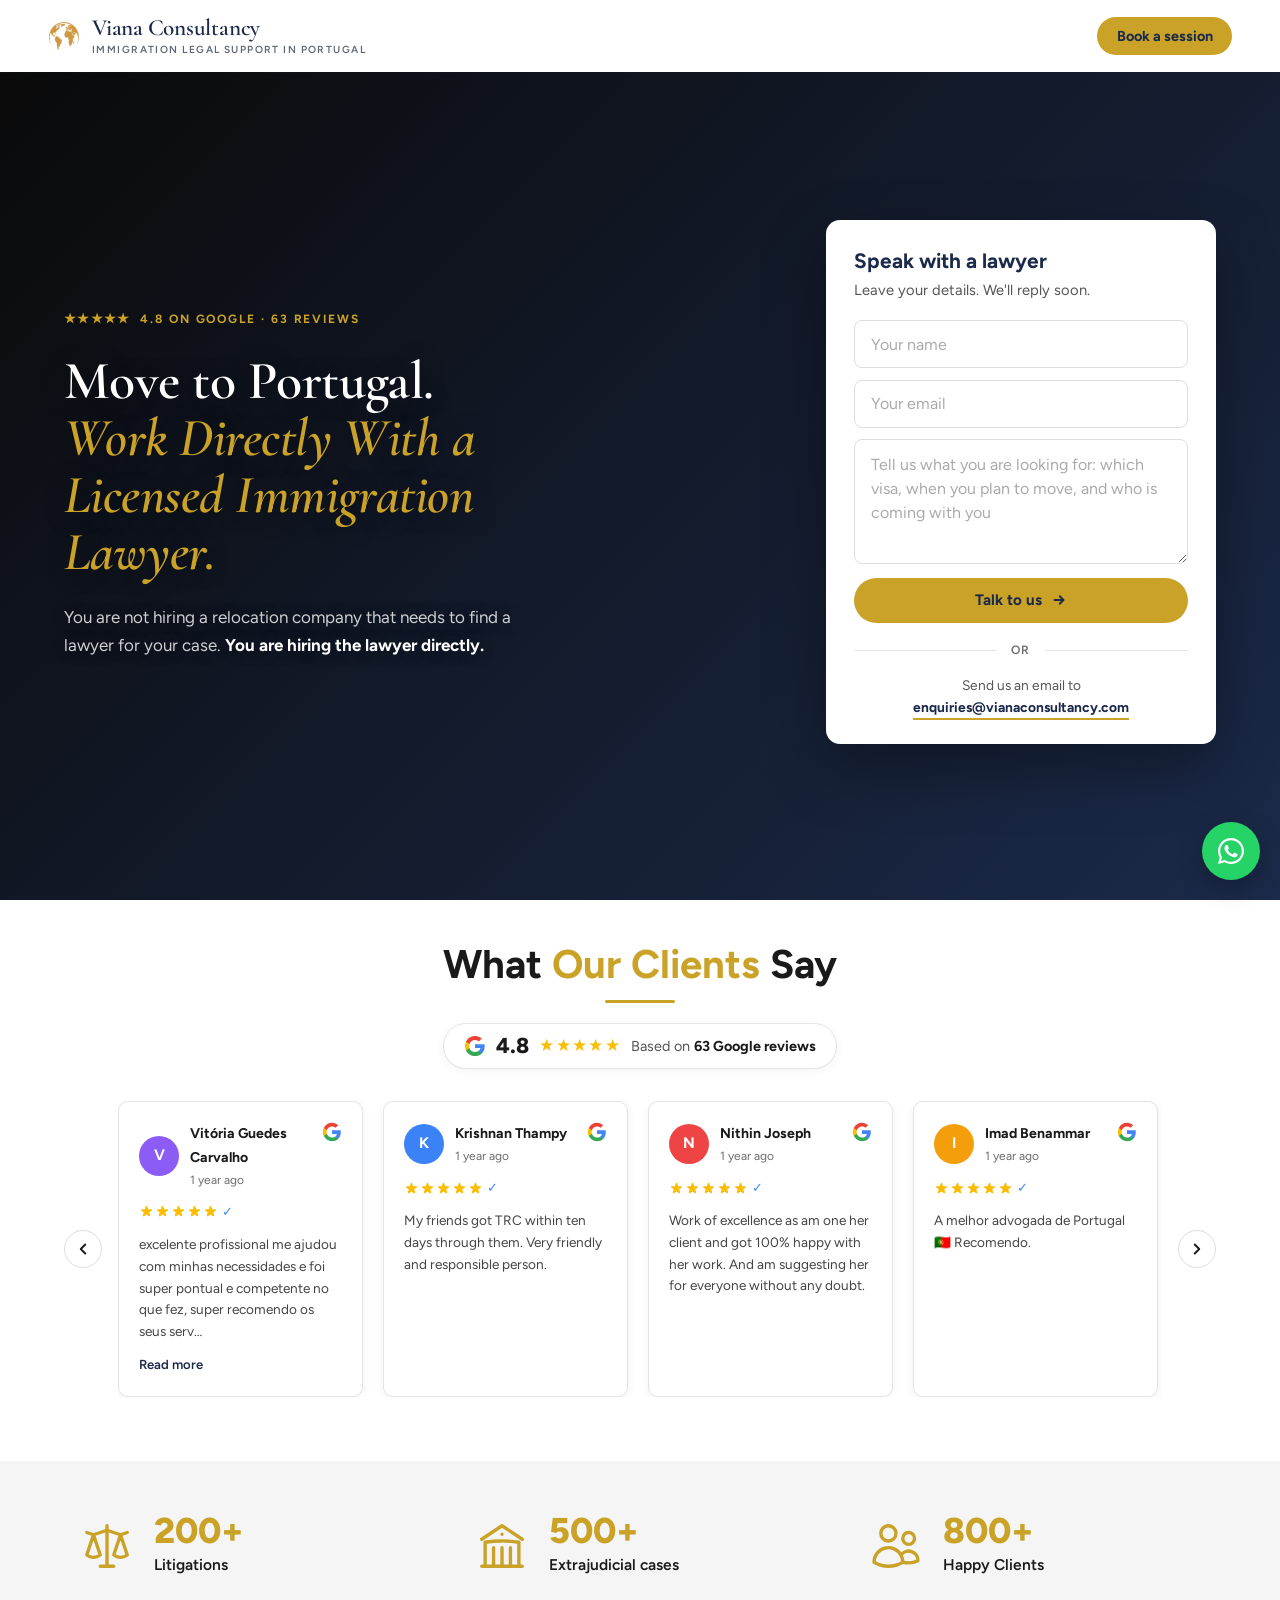
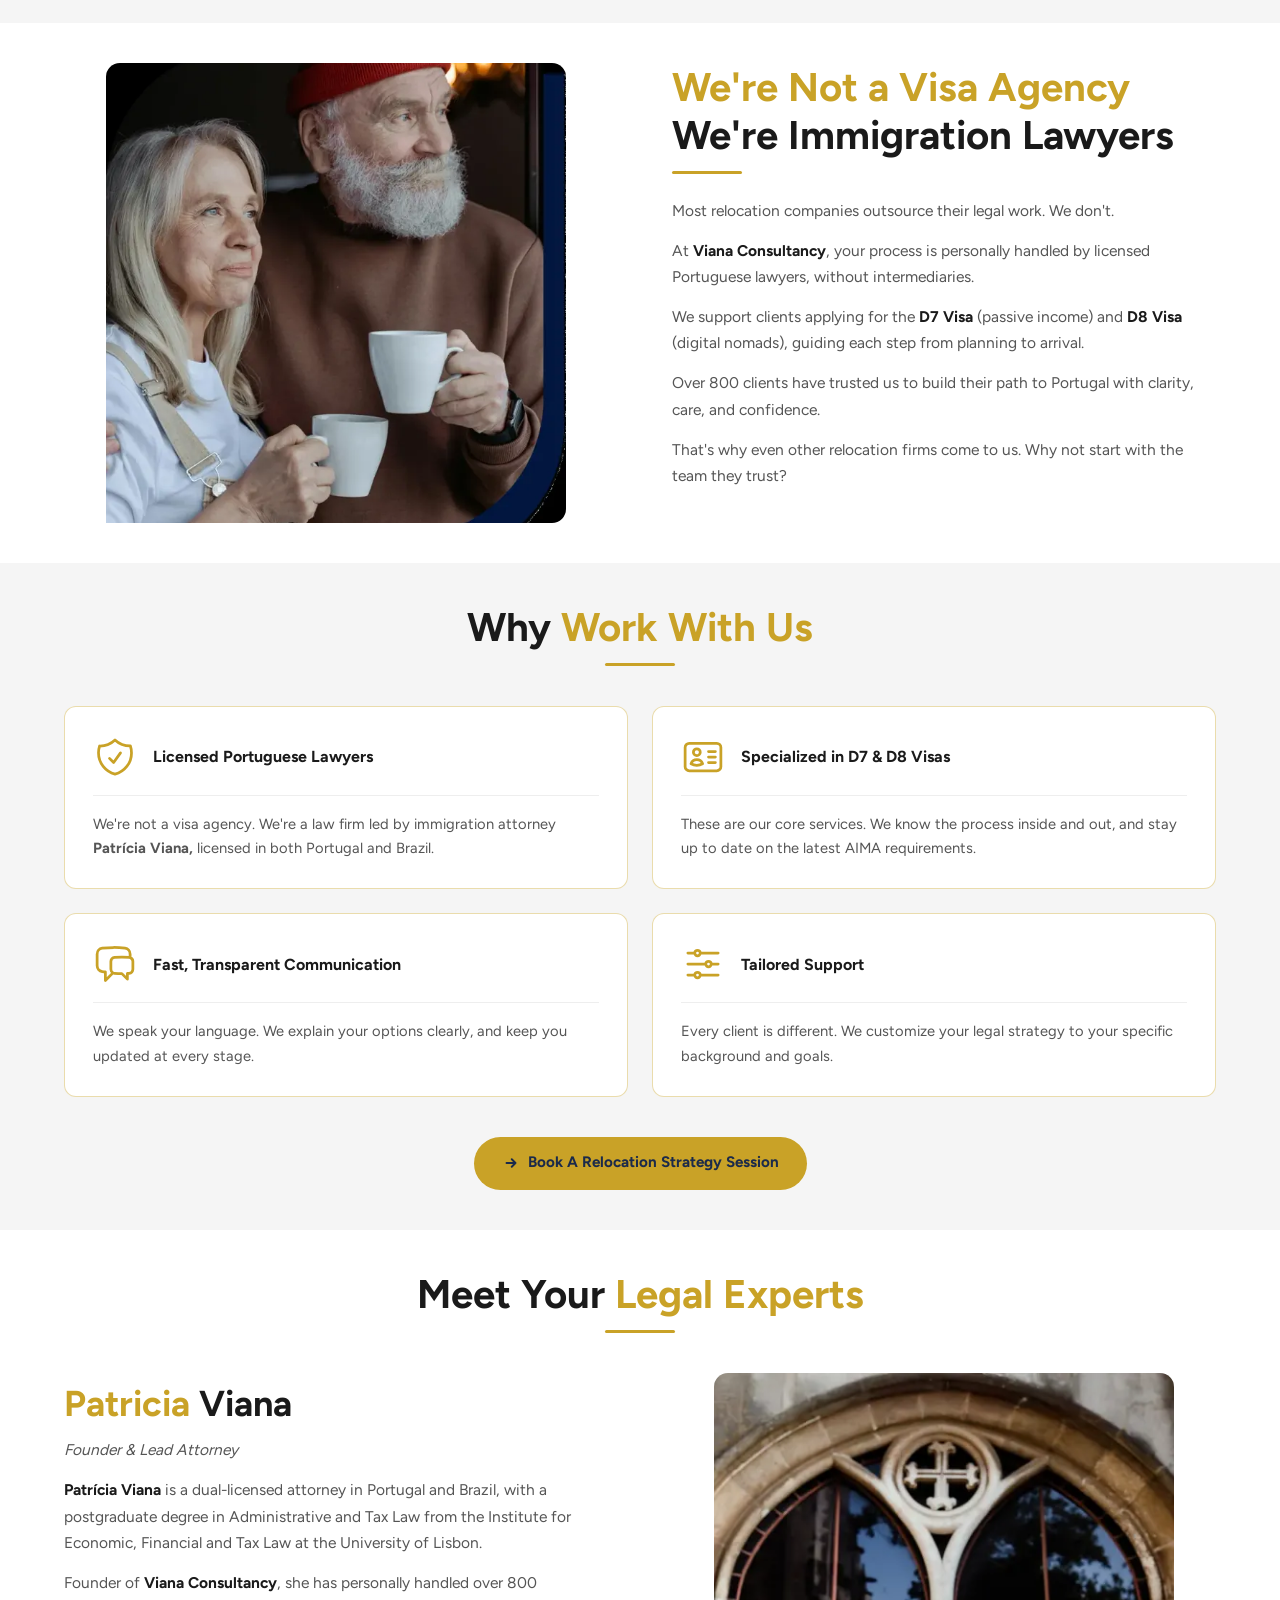
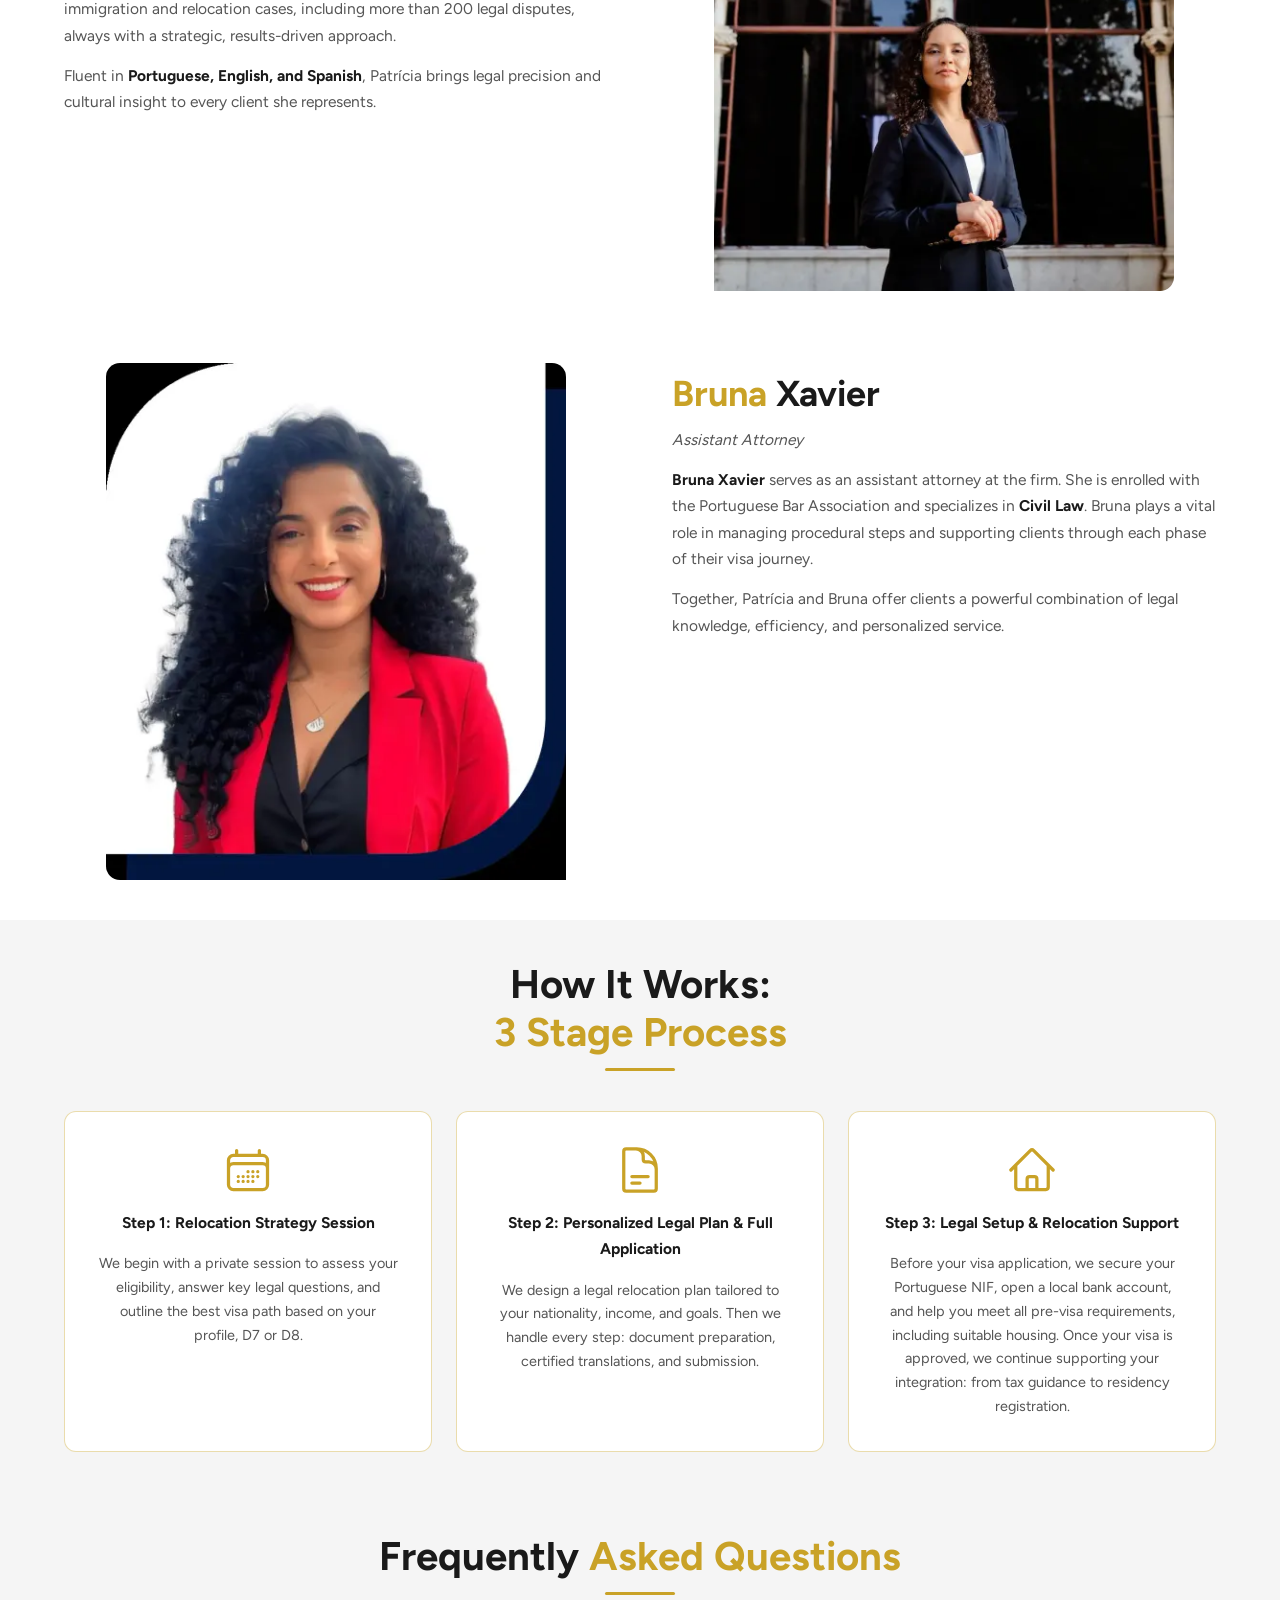
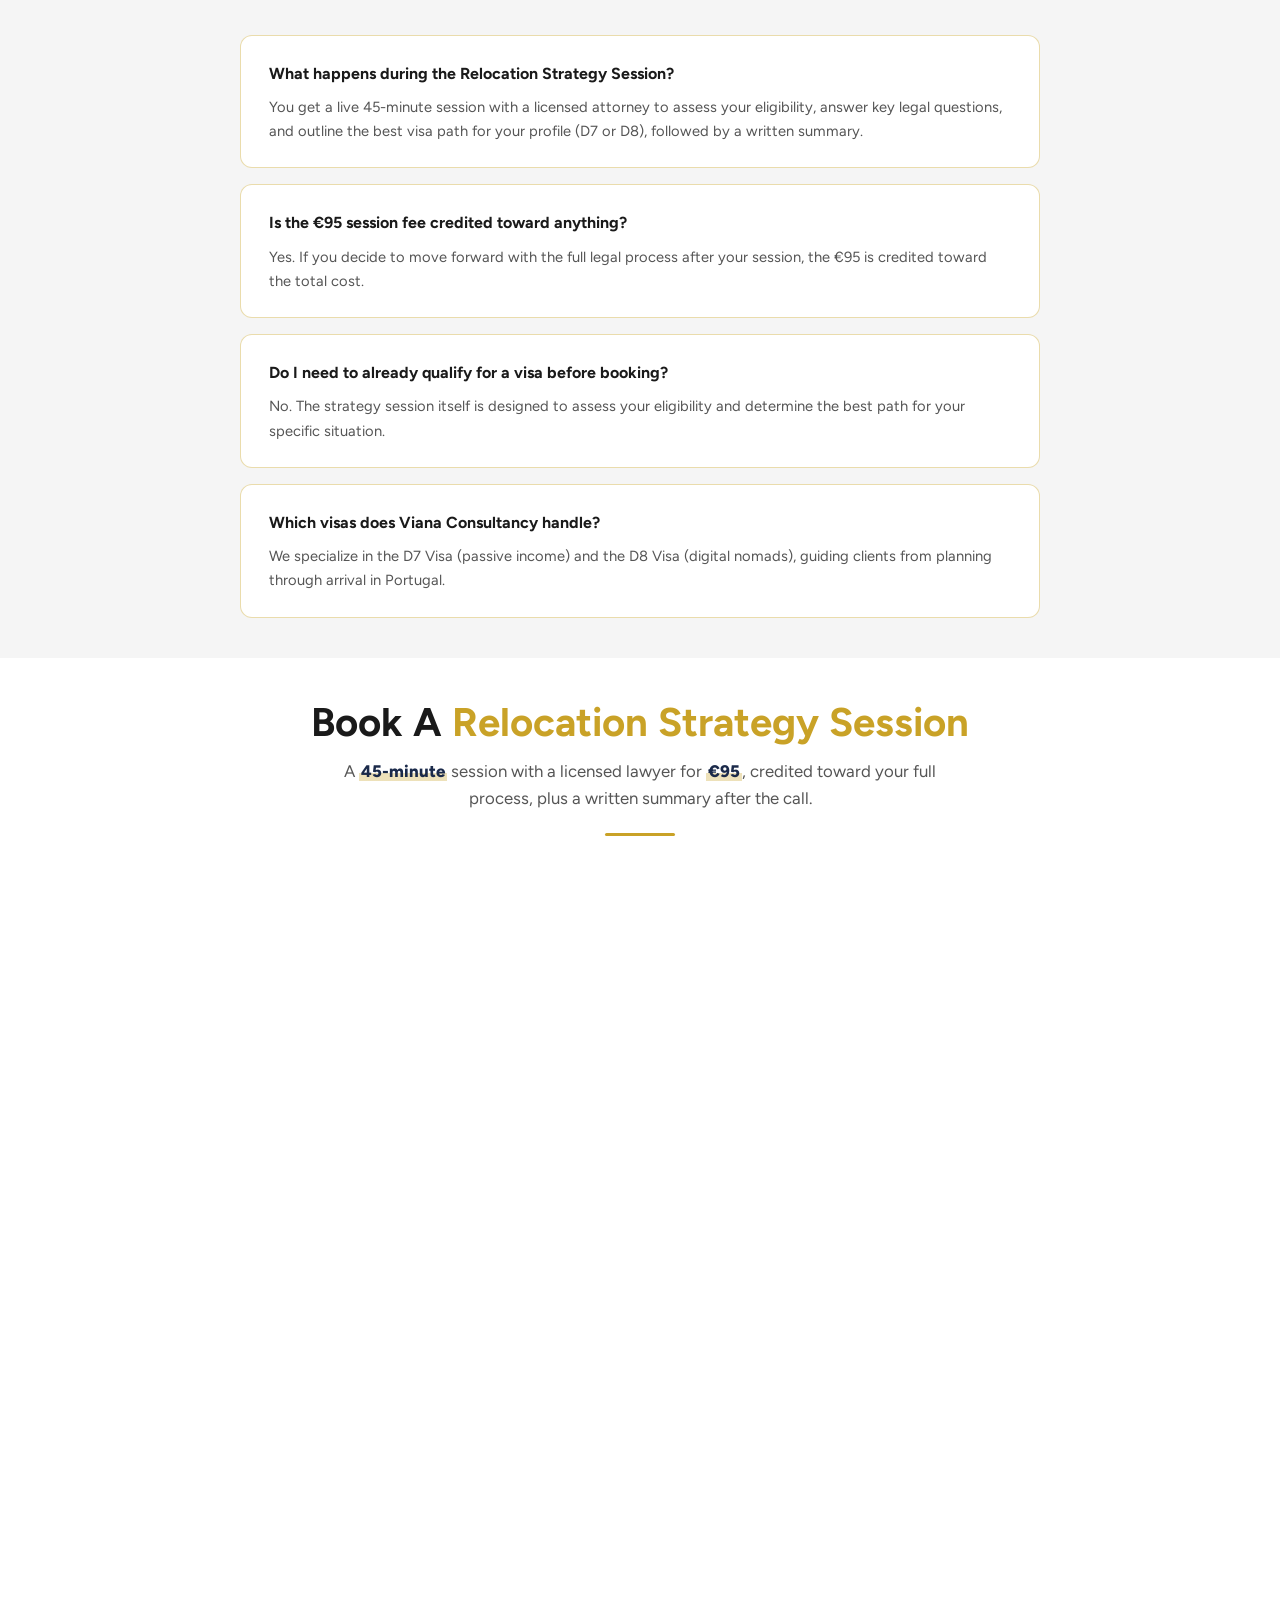
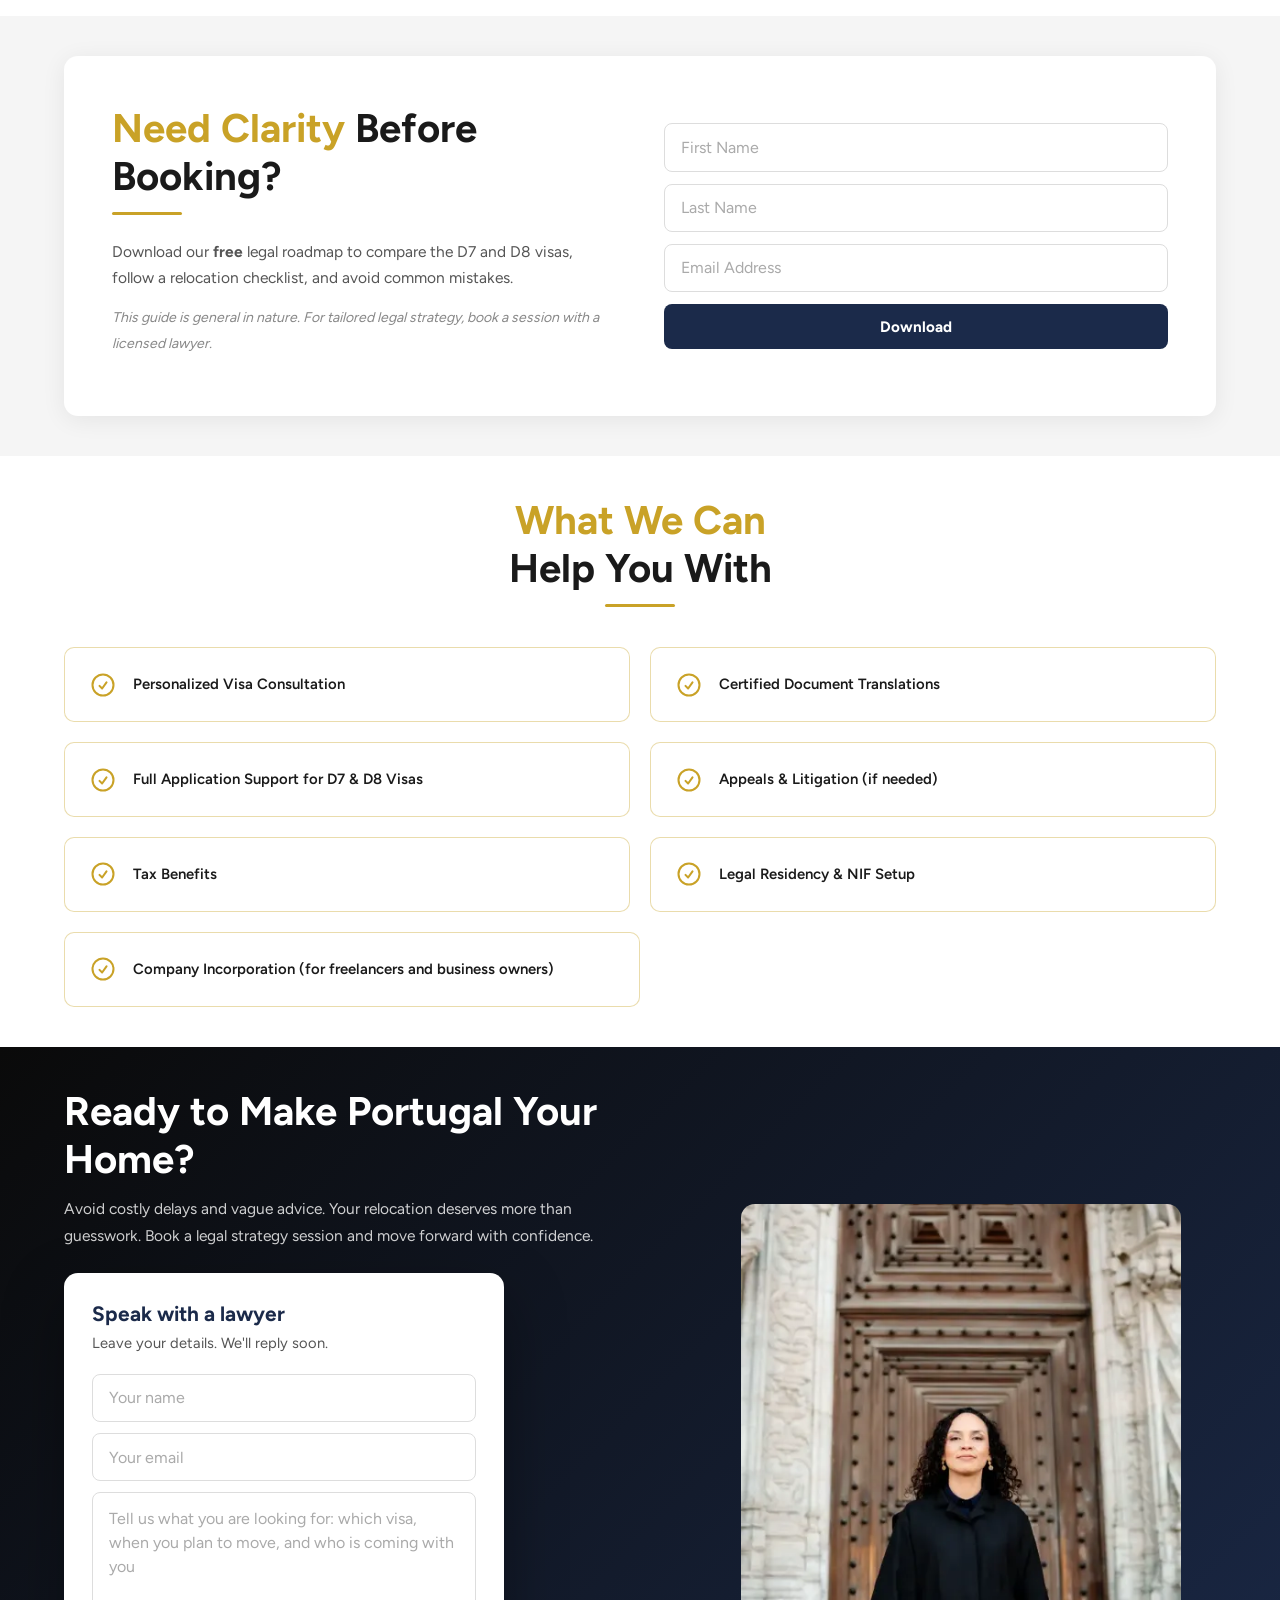
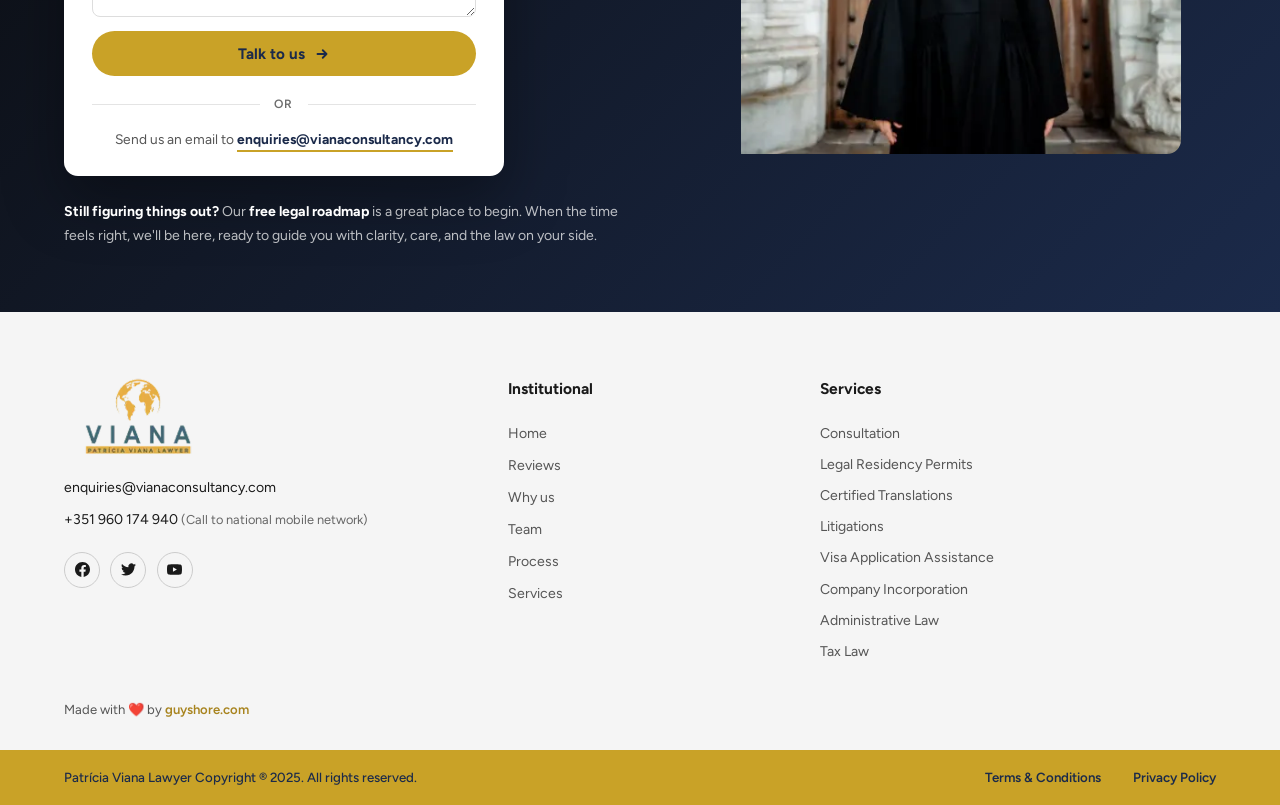
==== commit 43406bb7: "Replace GTM container GTM-5DHSWHDP with GTM-NSBRS9XN Pages A and B, privacy, terms and the thank-you" ====
--- a/index.html
+++ b/index.html
@@ -80,9 +80,9 @@
   }
   </script>
 
-  <!-- Tracking: GTM (GTM-5DHSWHDP, owns the Calendly booking conversion), GA4 (G-5PR16BJBR1,
-       property "Alttavia Relocation", loaded directly because GTM-5DHSWHDP sits in a Google
-       account we cannot reach; script.js sends the conversion events with gtag() and Google Ads
+  <!-- Tracking: GTM (GTM-NSBRS9XN since 2026-11-17, replacing GTM-5DHSWHDP), GA4 (G-5PR16BJBR1,
+       property "Alttavia Relocation", loaded directly, not through GTM;
+        script.js sends the conversion events with gtag() and Google Ads
        imports them from GA4) and Microsoft Clarity (yuf8wg05wt).
        The queues (dataLayer, gtag, clarity) exist at once, so nothing sent early is lost, but the
        three libraries (about 500 KB) are fetched only after the page "load" event, so they do not
@@ -101,7 +101,7 @@
     (function () {
       function load(src) { var s = document.createElement('script'); s.async = true; s.src = src; document.head.appendChild(s); }
       function start() {
-        load('https://www.googletagmanager.com/gtm.js?id=GTM-5DHSWHDP');
+        load('https://www.googletagmanager.com/gtm.js?id=GTM-NSBRS9XN');
         load('https://www.googletagmanager.com/gtag/js?id=G-5PR16BJBR1');
         load('https://www.clarity.ms/tag/yuf8wg05wt');
       }
@@ -128,7 +128,7 @@
 </head>
 <body>
   <!-- GTM noscript -->
-  <noscript><iframe src="https://www.googletagmanager.com/ns.html?id=GTM-5DHSWHDP" height="0" width="0" style="display:none;visibility:hidden"></iframe></noscript>
+  <noscript><iframe src="https://www.googletagmanager.com/ns.html?id=GTM-NSBRS9XN" height="0" width="0" style="display:none;visibility:hidden"></iframe></noscript>
 
   <!-- ===== HEADER =====
     A plain sticky bar like page B's: the mark, the firm's name and one call to
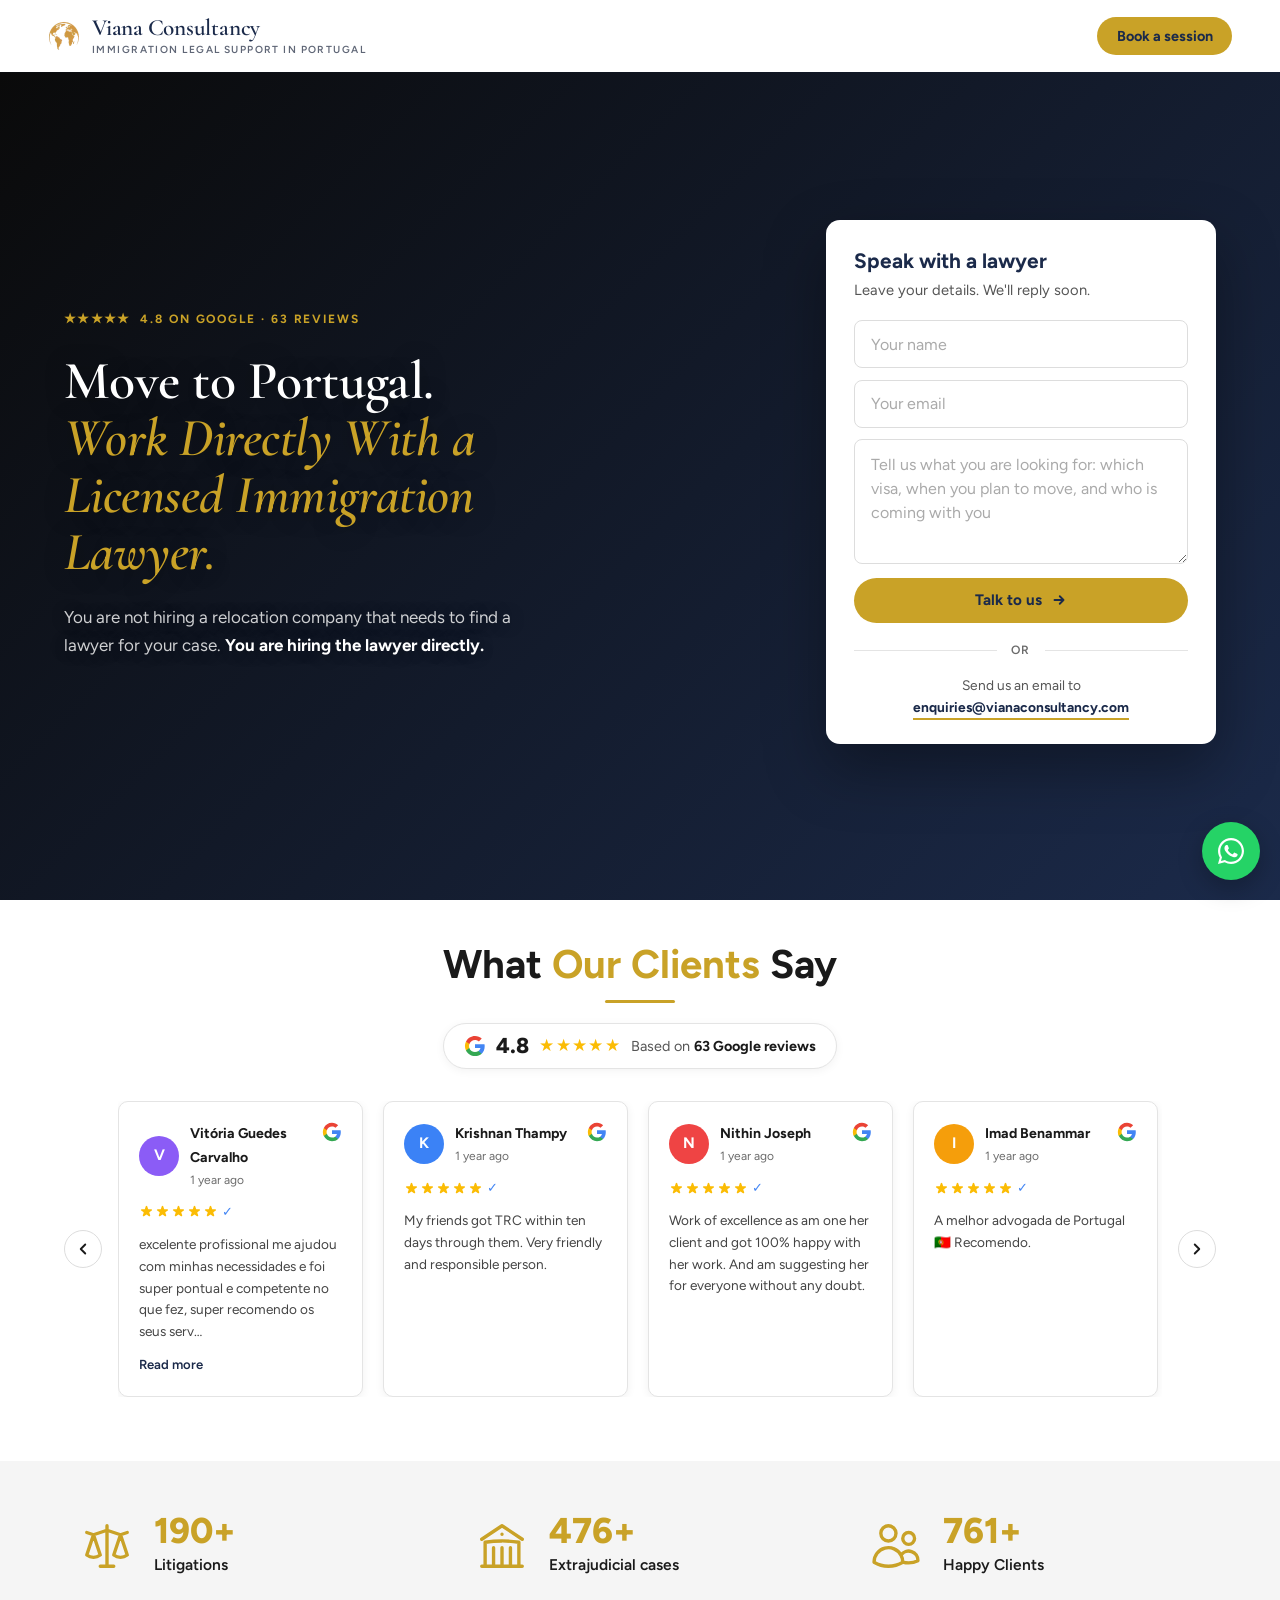
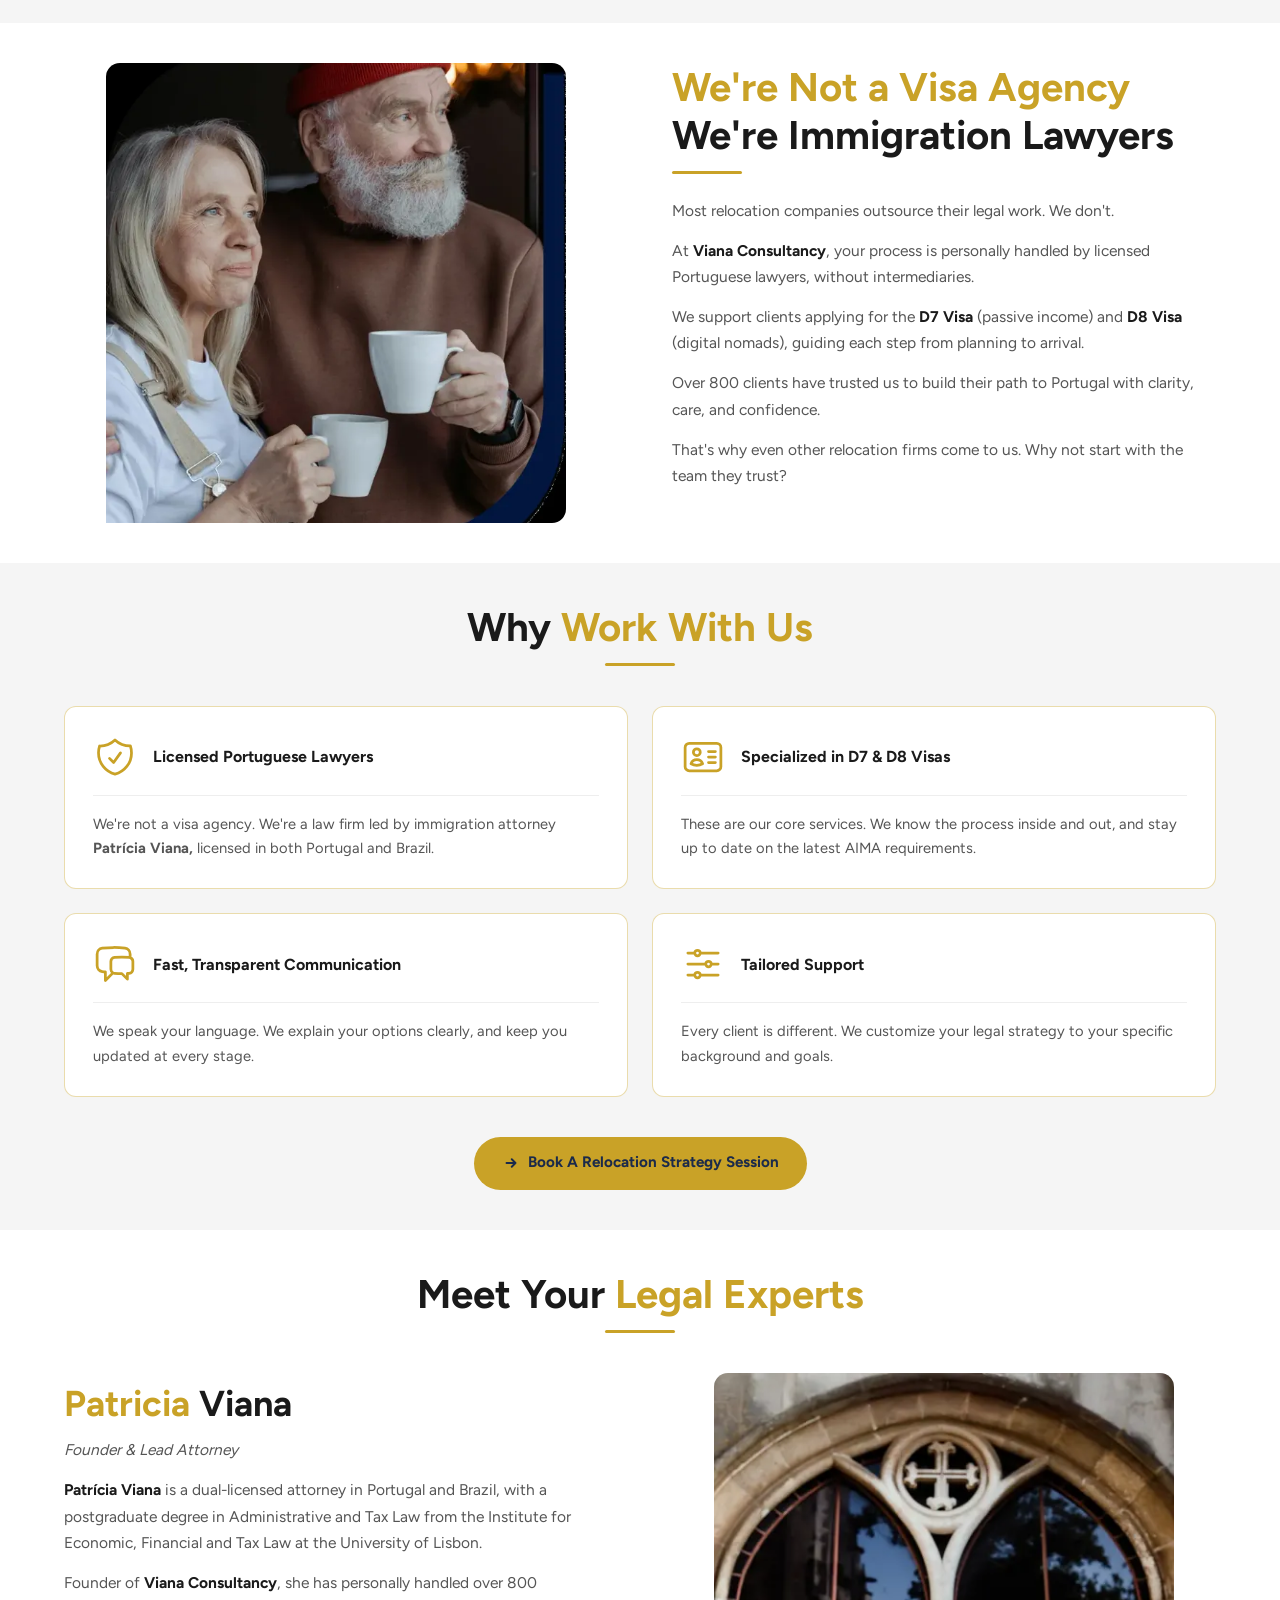
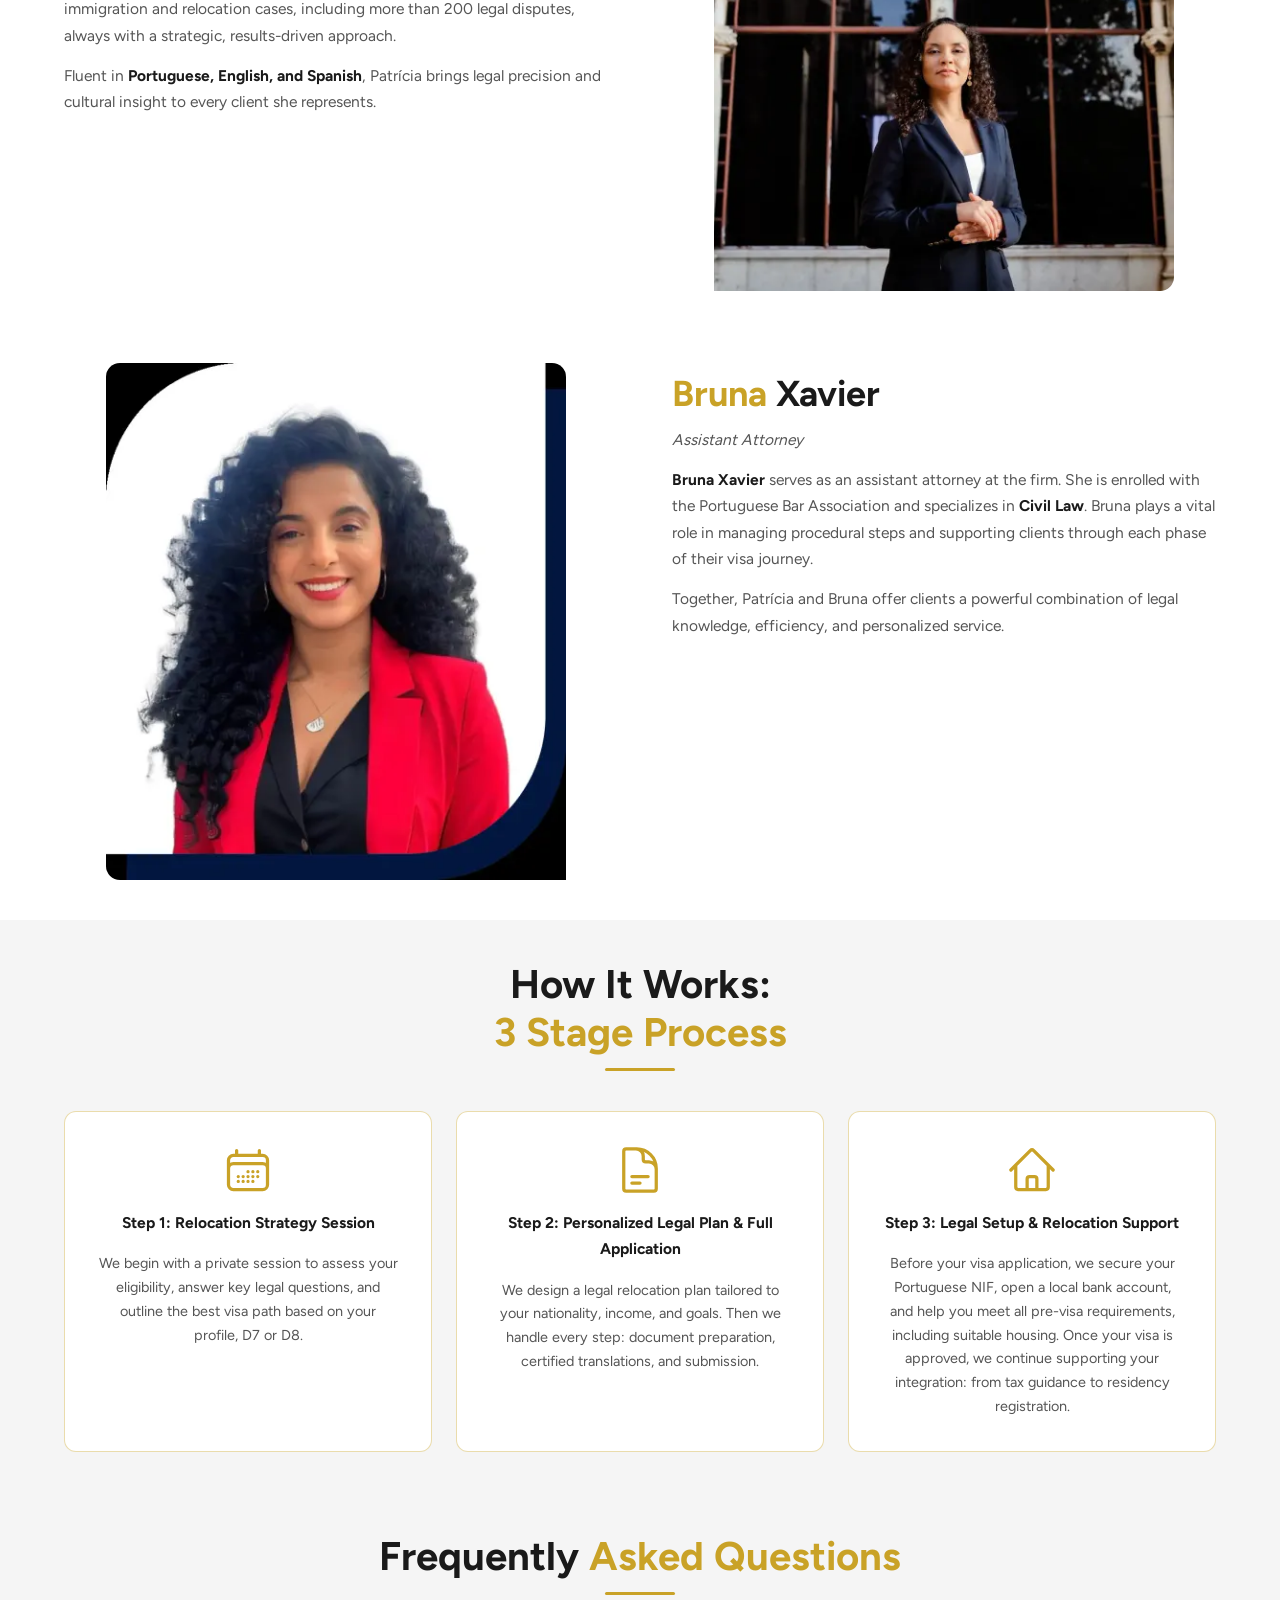
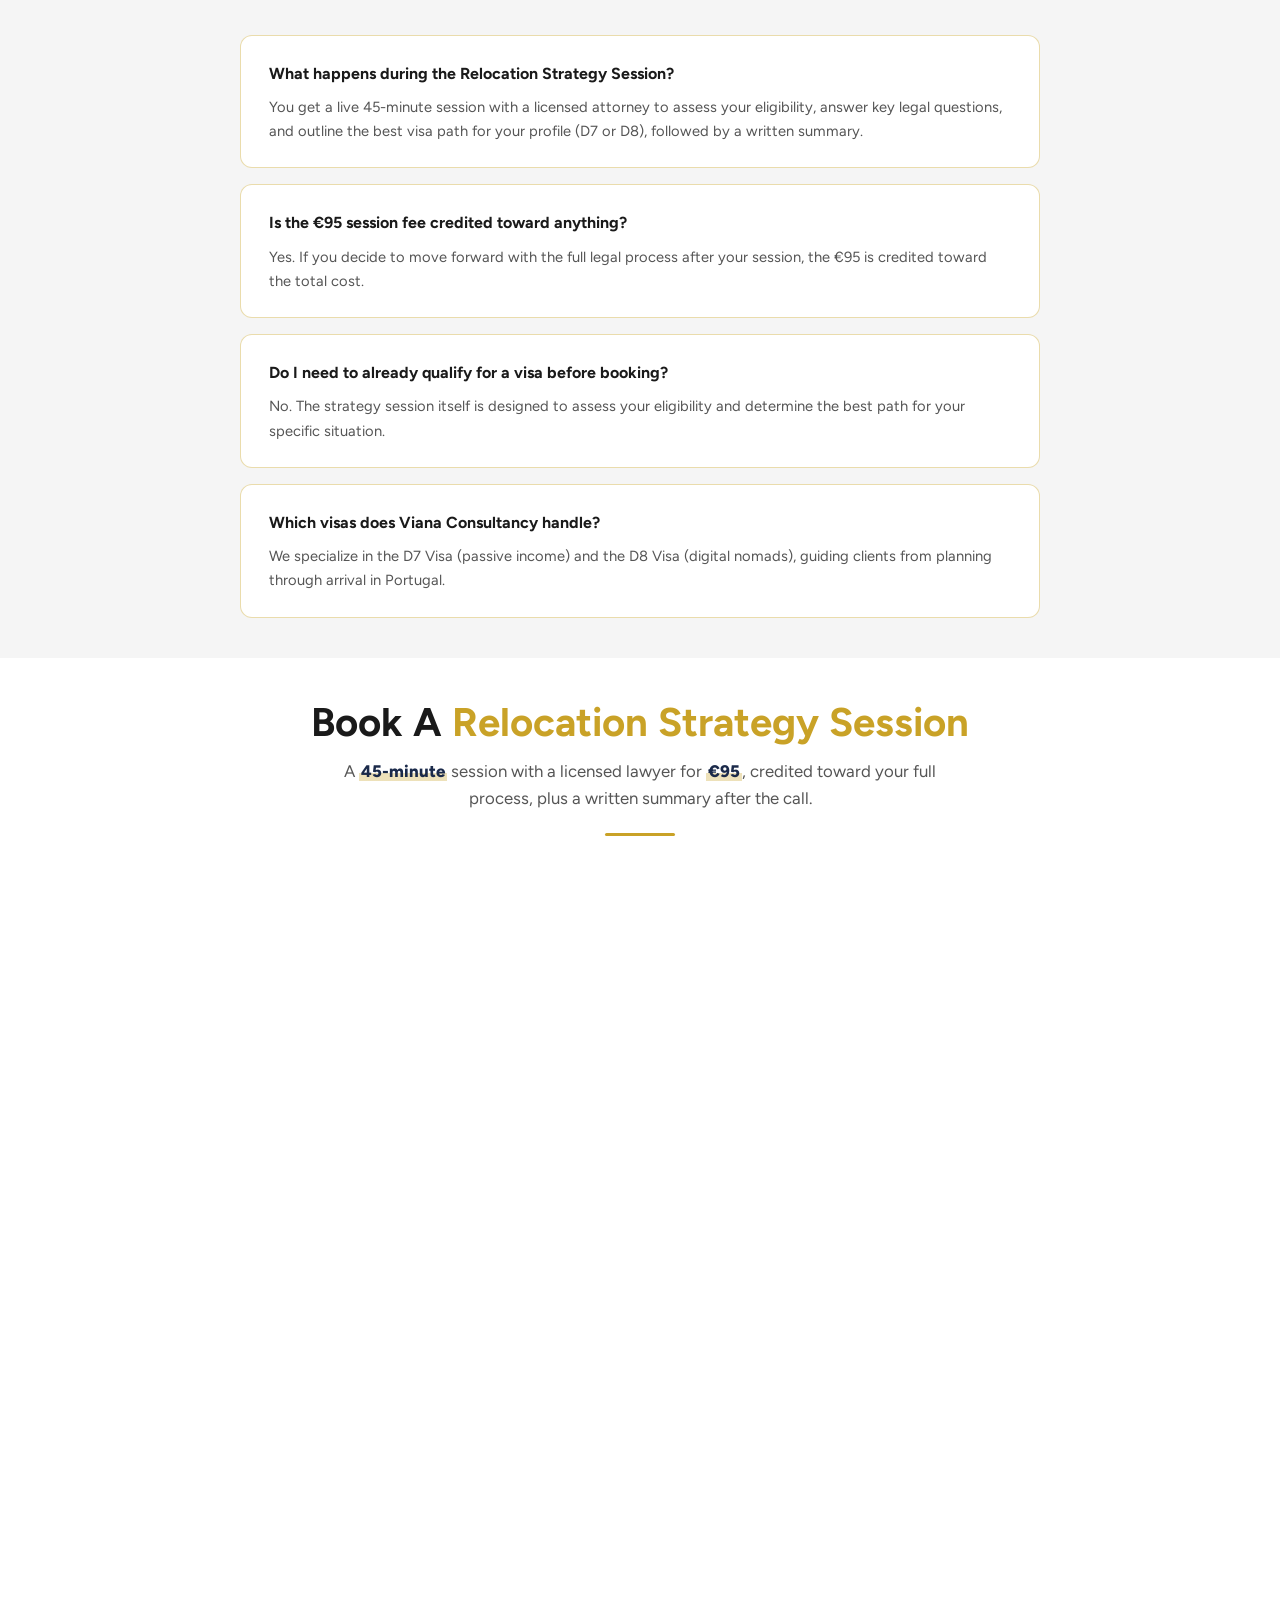
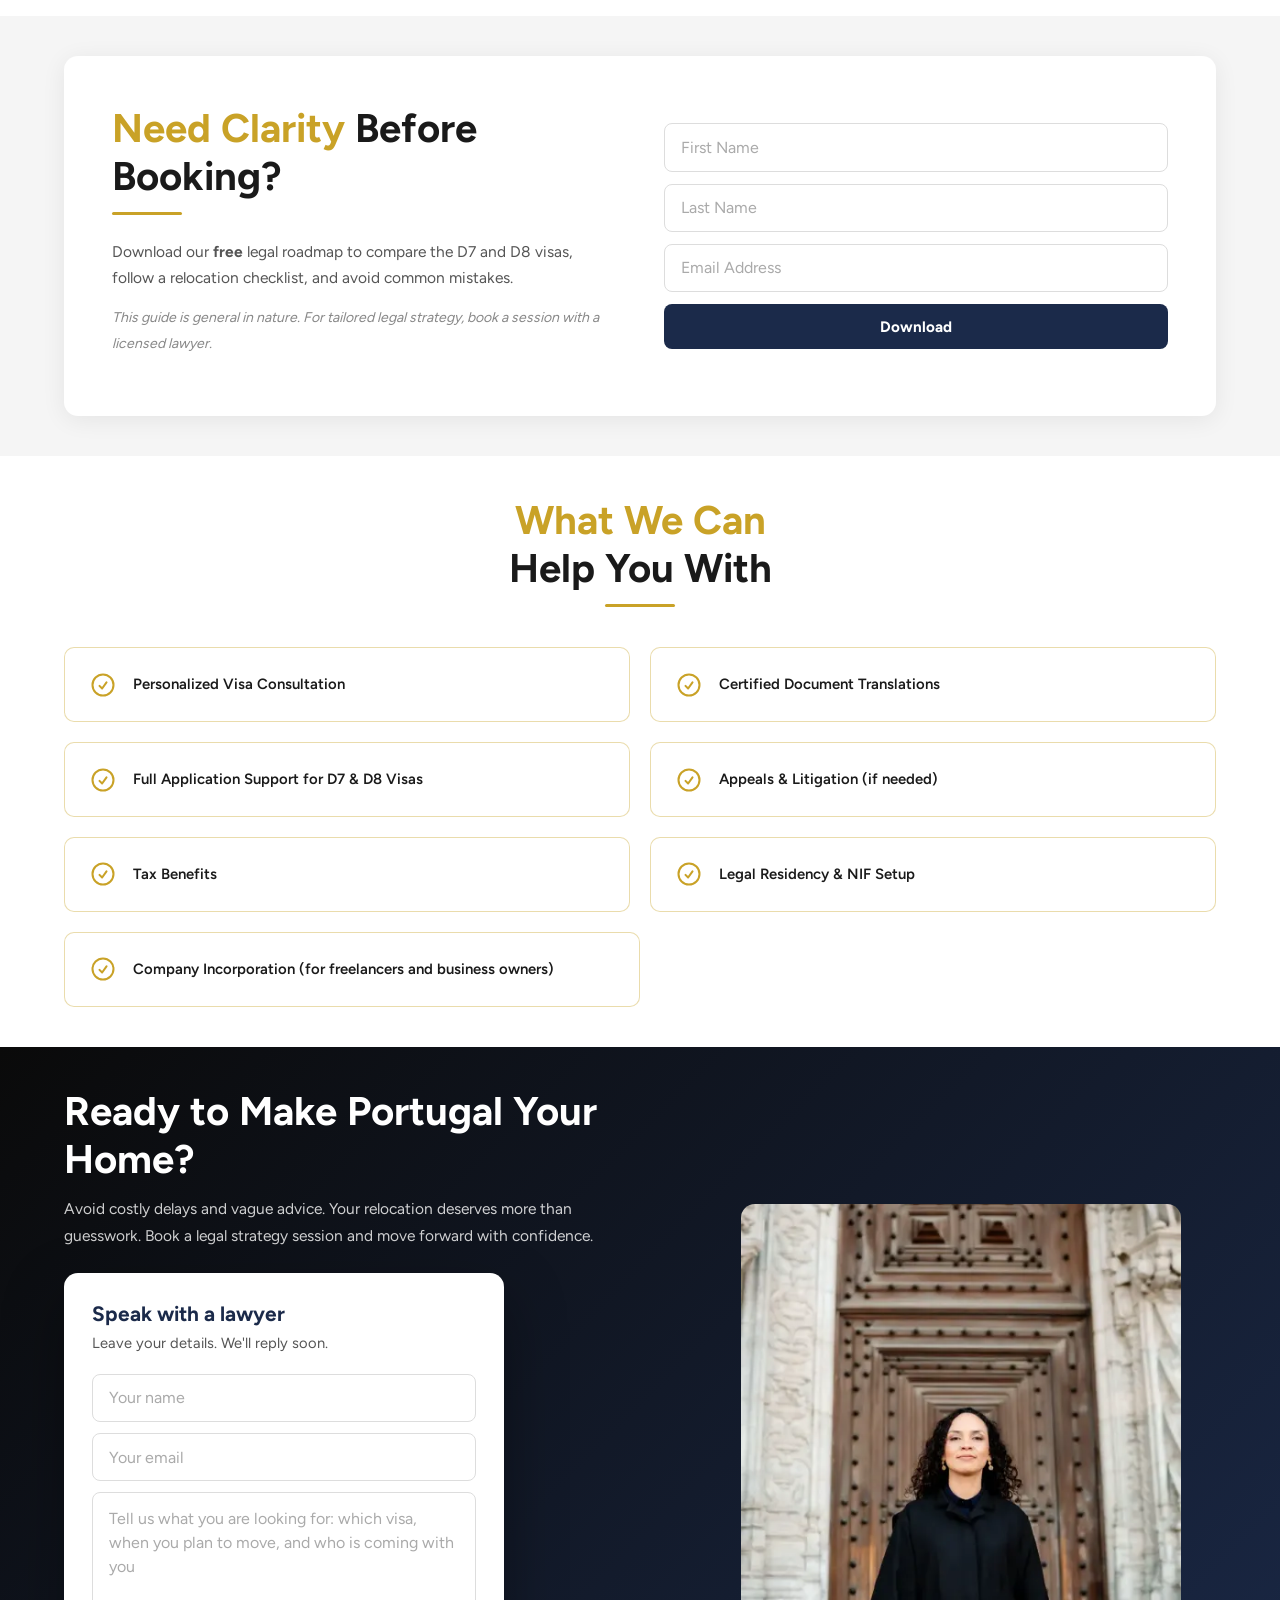
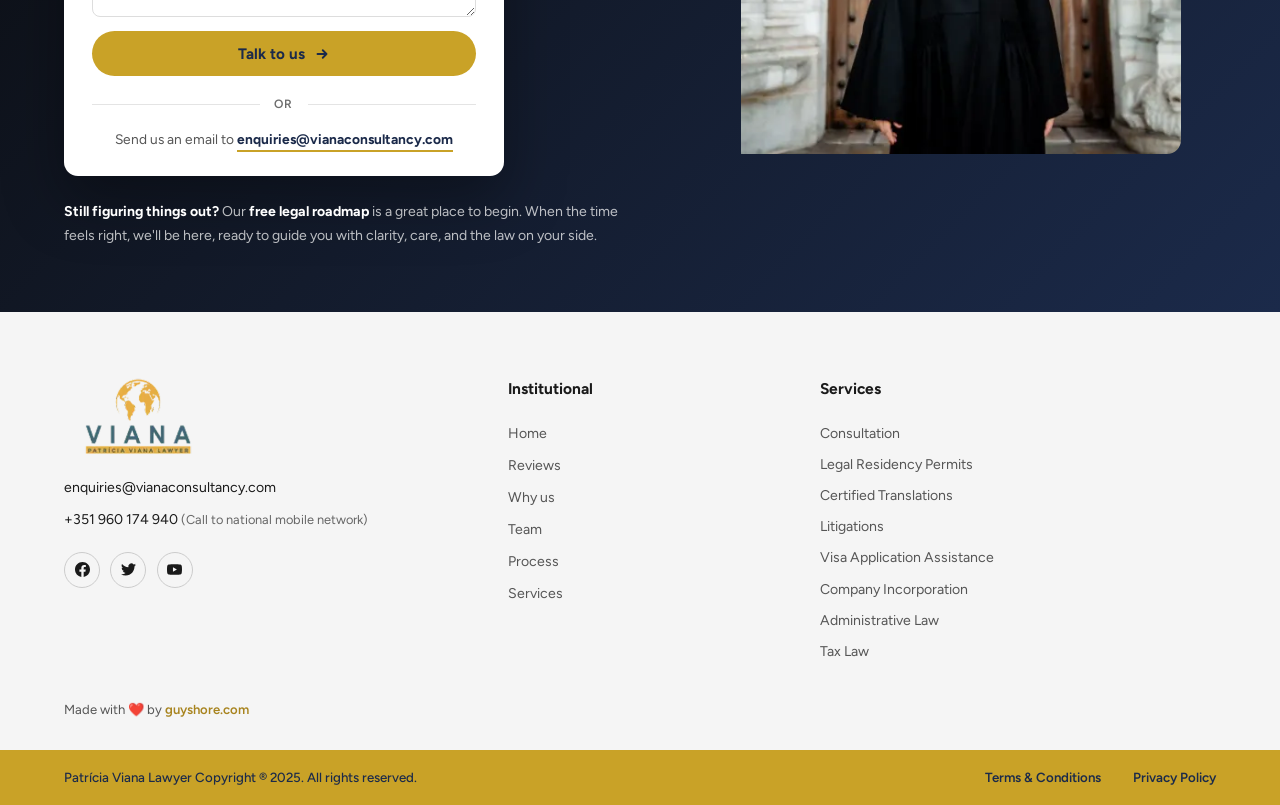
==== commit 0a61c4b1: "Remove the direct GA4 install (G-5PR16BJBR1) GA4 now reaches the page only through GTM-NSBRS9XN, who" ====
--- a/index.html
+++ b/index.html
@@ -80,12 +80,11 @@
   }
   </script>
 
-  <!-- Tracking: GTM (GTM-NSBRS9XN since 2026-11-17, replacing GTM-5DHSWHDP), GA4 (G-5PR16BJBR1,
-       property "Alttavia Relocation", loaded directly, not through GTM;
-        script.js sends the conversion events with gtag() and Google Ads
-       imports them from GA4) and Microsoft Clarity (yuf8wg05wt).
+  <!-- Tracking: GTM (GTM-NSBRS9XN since 2026-11-17, replacing GTM-5DHSWHDP), which carries GA4
+       (Google tag G-G0SJ0GTZWV; the direct G-5PR16BJBR1 install was removed on 2026-11-17), and
+       Microsoft Clarity (yuf8wg05wt). script.js still pushes its events to the dataLayer with gtag().
        The queues (dataLayer, gtag, clarity) exist at once, so nothing sent early is lost, but the
-       three libraries (about 500 KB) are fetched only after the page "load" event, so they do not
+       two libraries are fetched only after the page "load" event, so they do not
        compete with the CSS and the hero photo on a slow phone connection (PageSpeed, 2026-11-16). -->
   <script>
     window.dataLayer = window.dataLayer || [];
@@ -95,14 +94,12 @@
     // A/B test: the Edge Function on / stores the variant in the cookie va_ab; every GA4 event carries it.
     var abVariant = (document.cookie.match(/(?:^|; )va_ab=([ab])/) || [])[1];
     if (abVariant) gtag('set', { ab_variant: abVariant });
-    gtag('config', 'G-5PR16BJBR1');
     window.clarity = window.clarity || function(){ (window.clarity.q = window.clarity.q || []).push(arguments); };
     if (abVariant) clarity('set', 'ab_variant', abVariant);
     (function () {
       function load(src) { var s = document.createElement('script'); s.async = true; s.src = src; document.head.appendChild(s); }
       function start() {
         load('https://www.googletagmanager.com/gtm.js?id=GTM-NSBRS9XN');
-        load('https://www.googletagmanager.com/gtag/js?id=G-5PR16BJBR1');
         load('https://www.clarity.ms/tag/yuf8wg05wt');
       }
       if (document.readyState === 'complete') start();
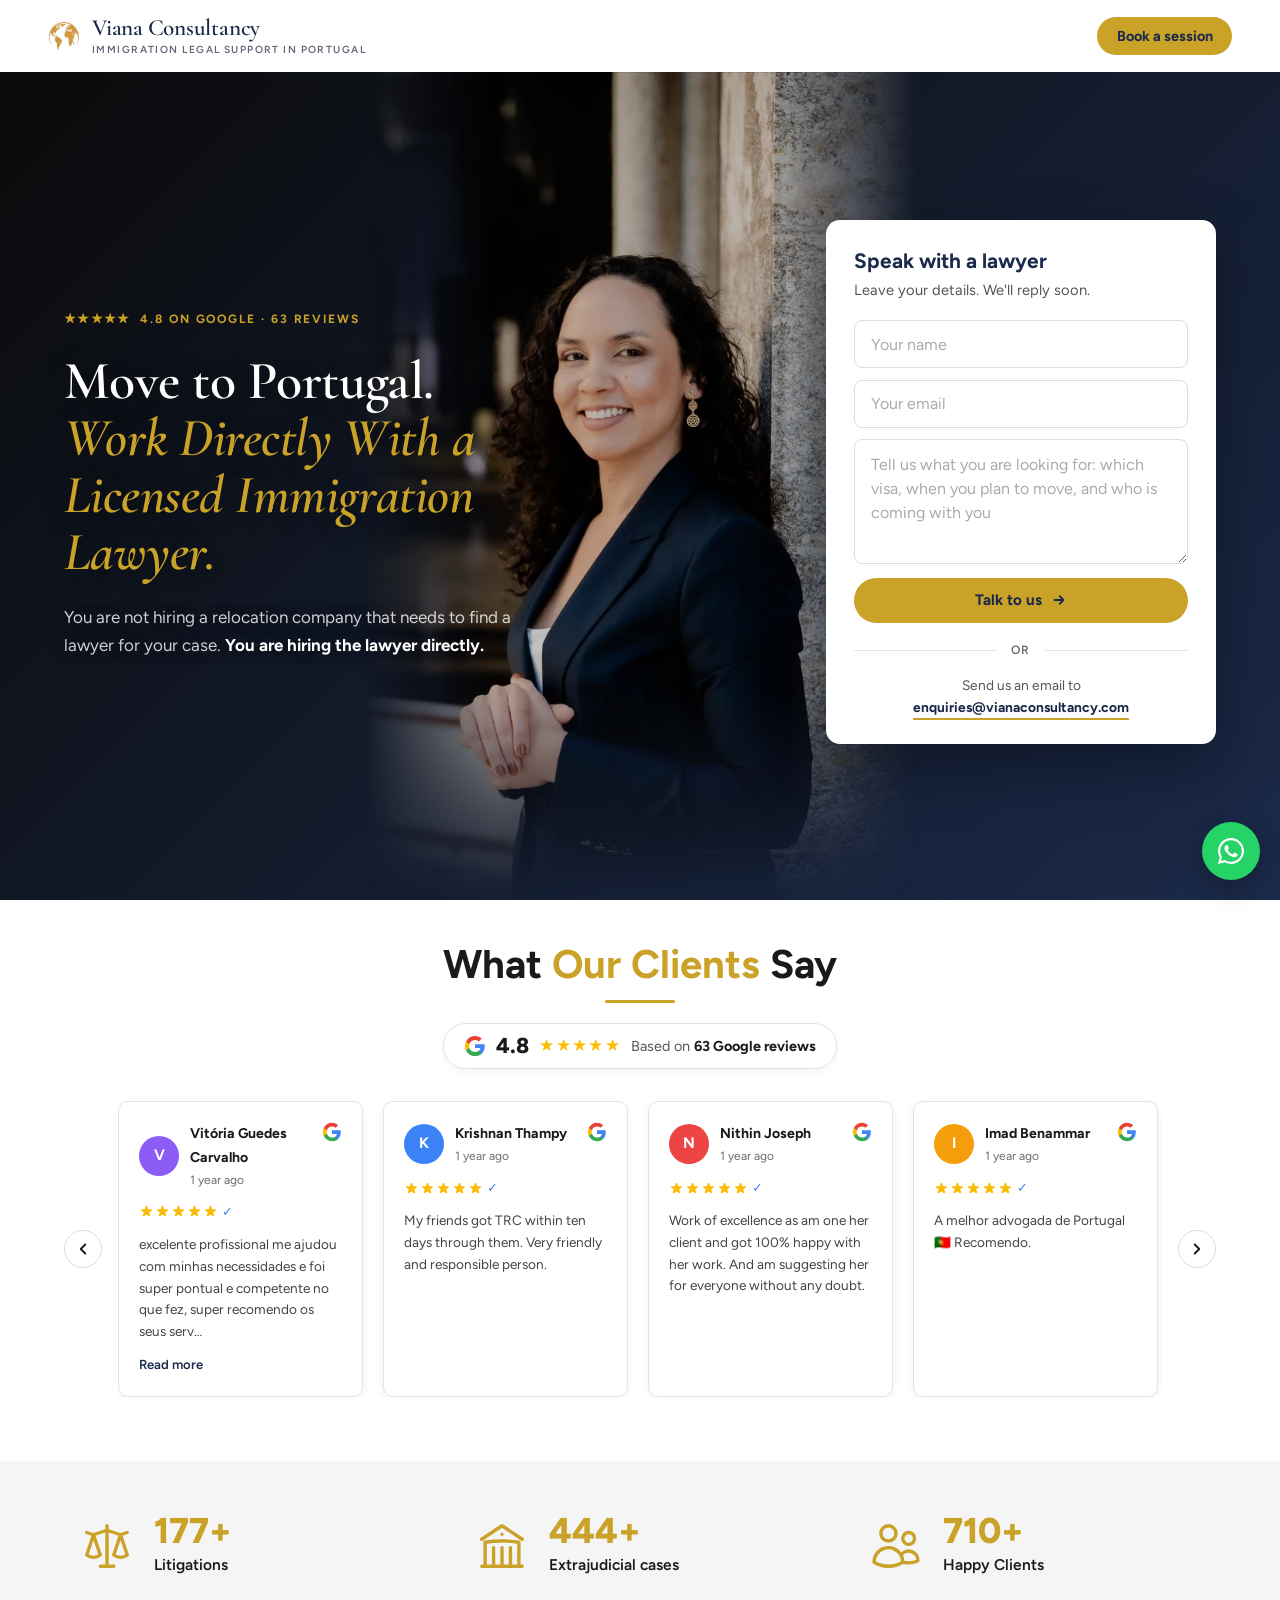
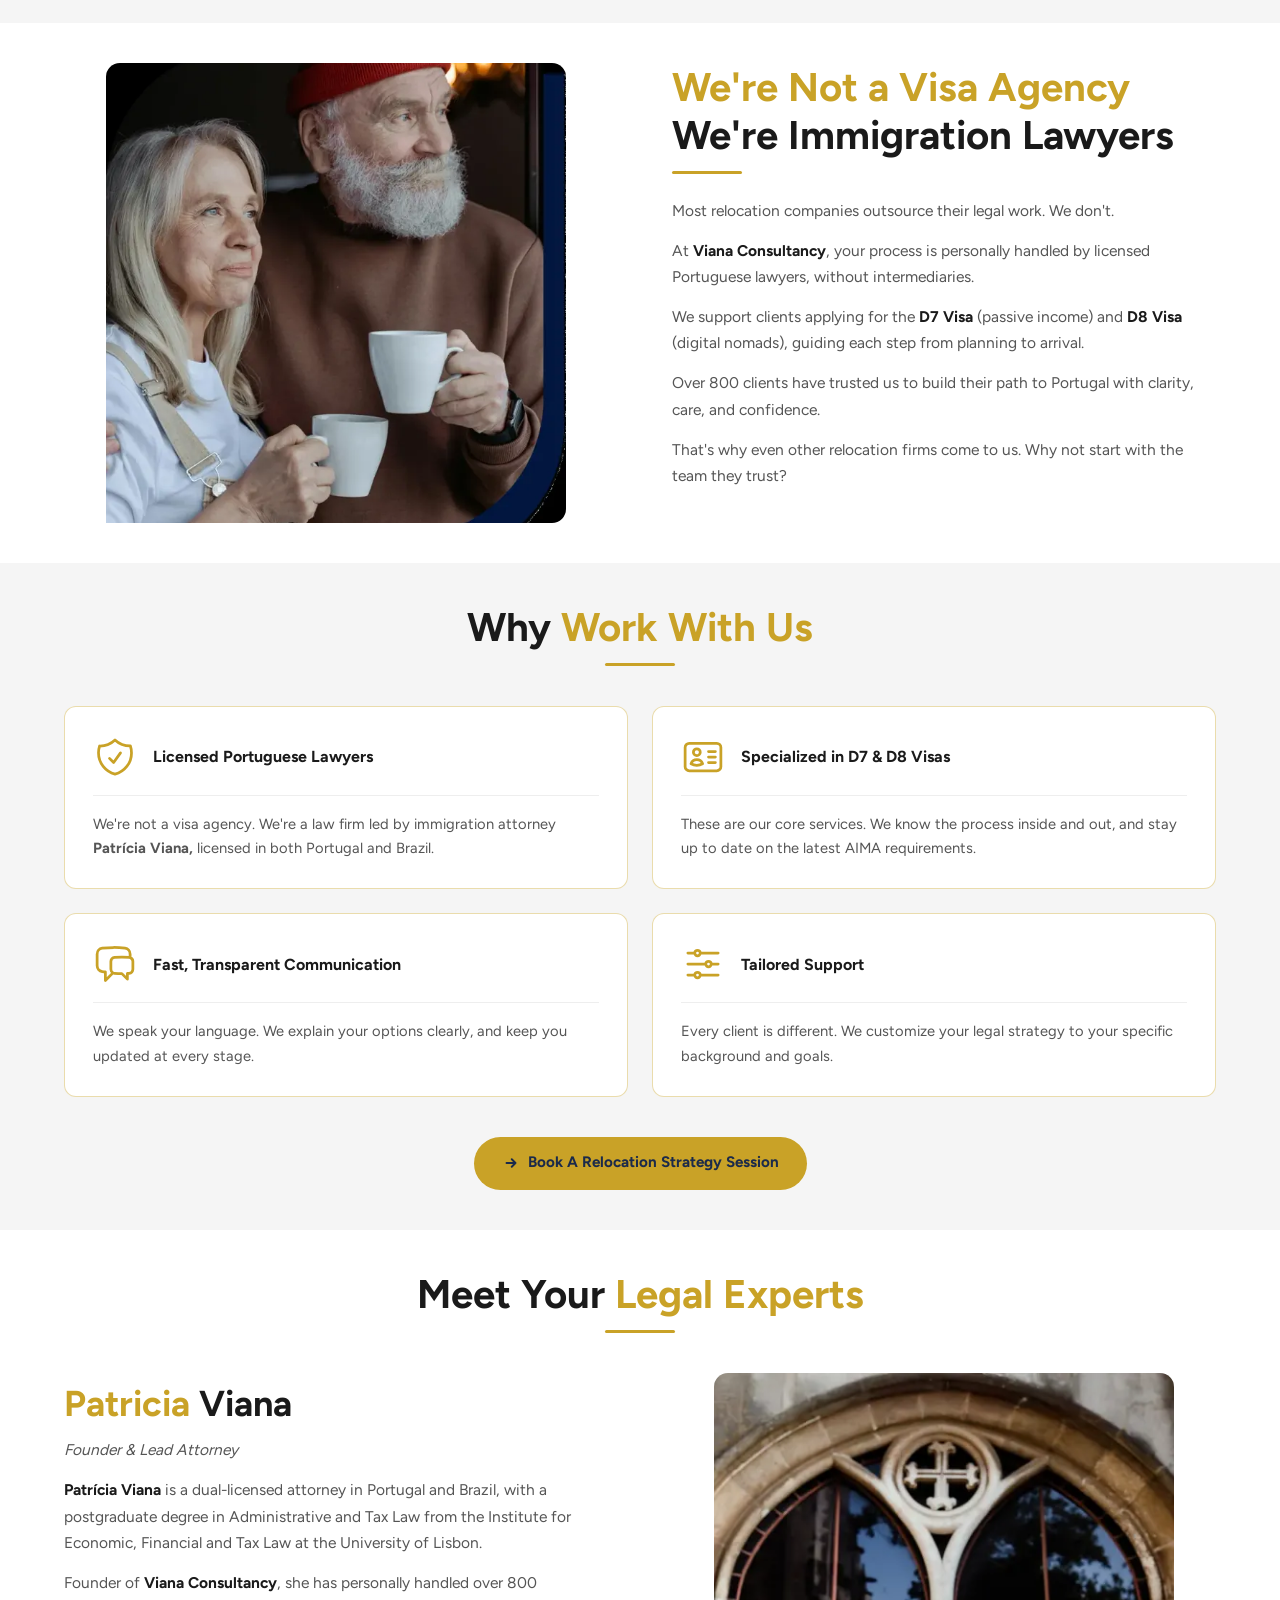
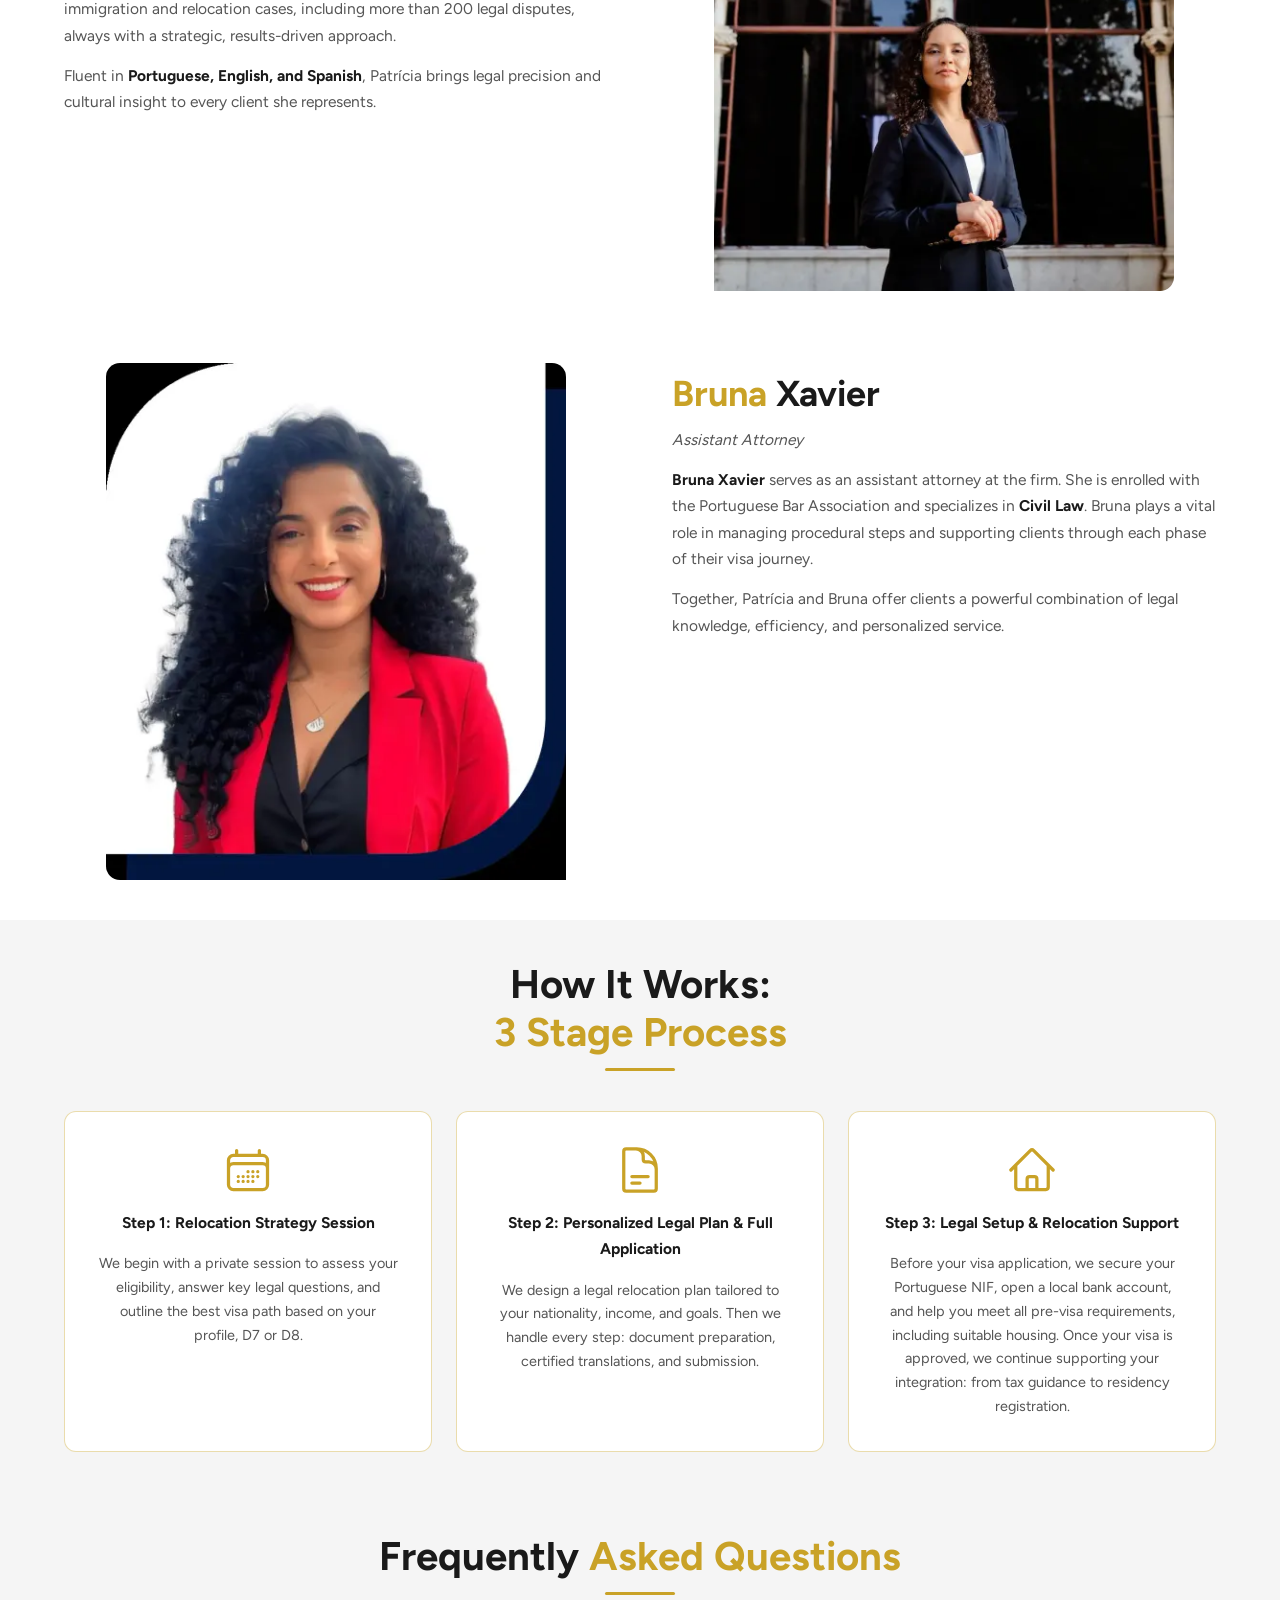
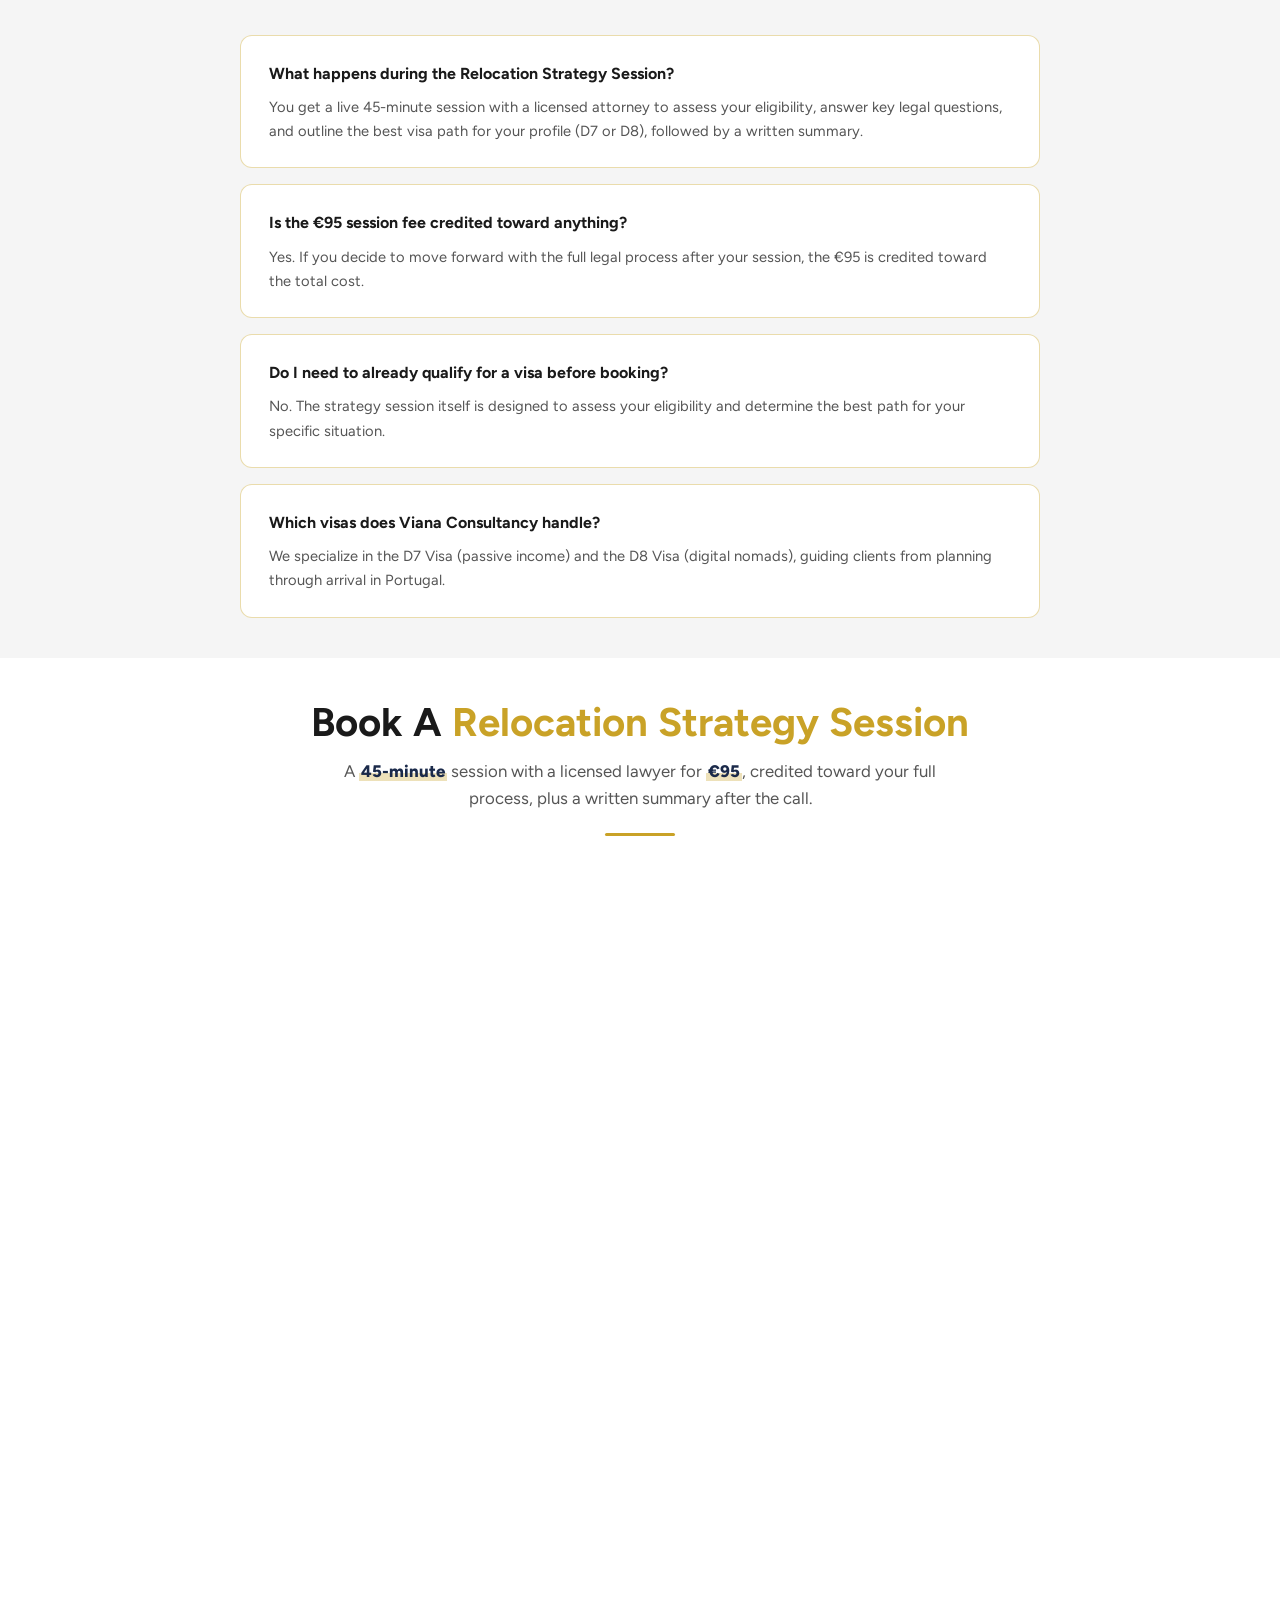
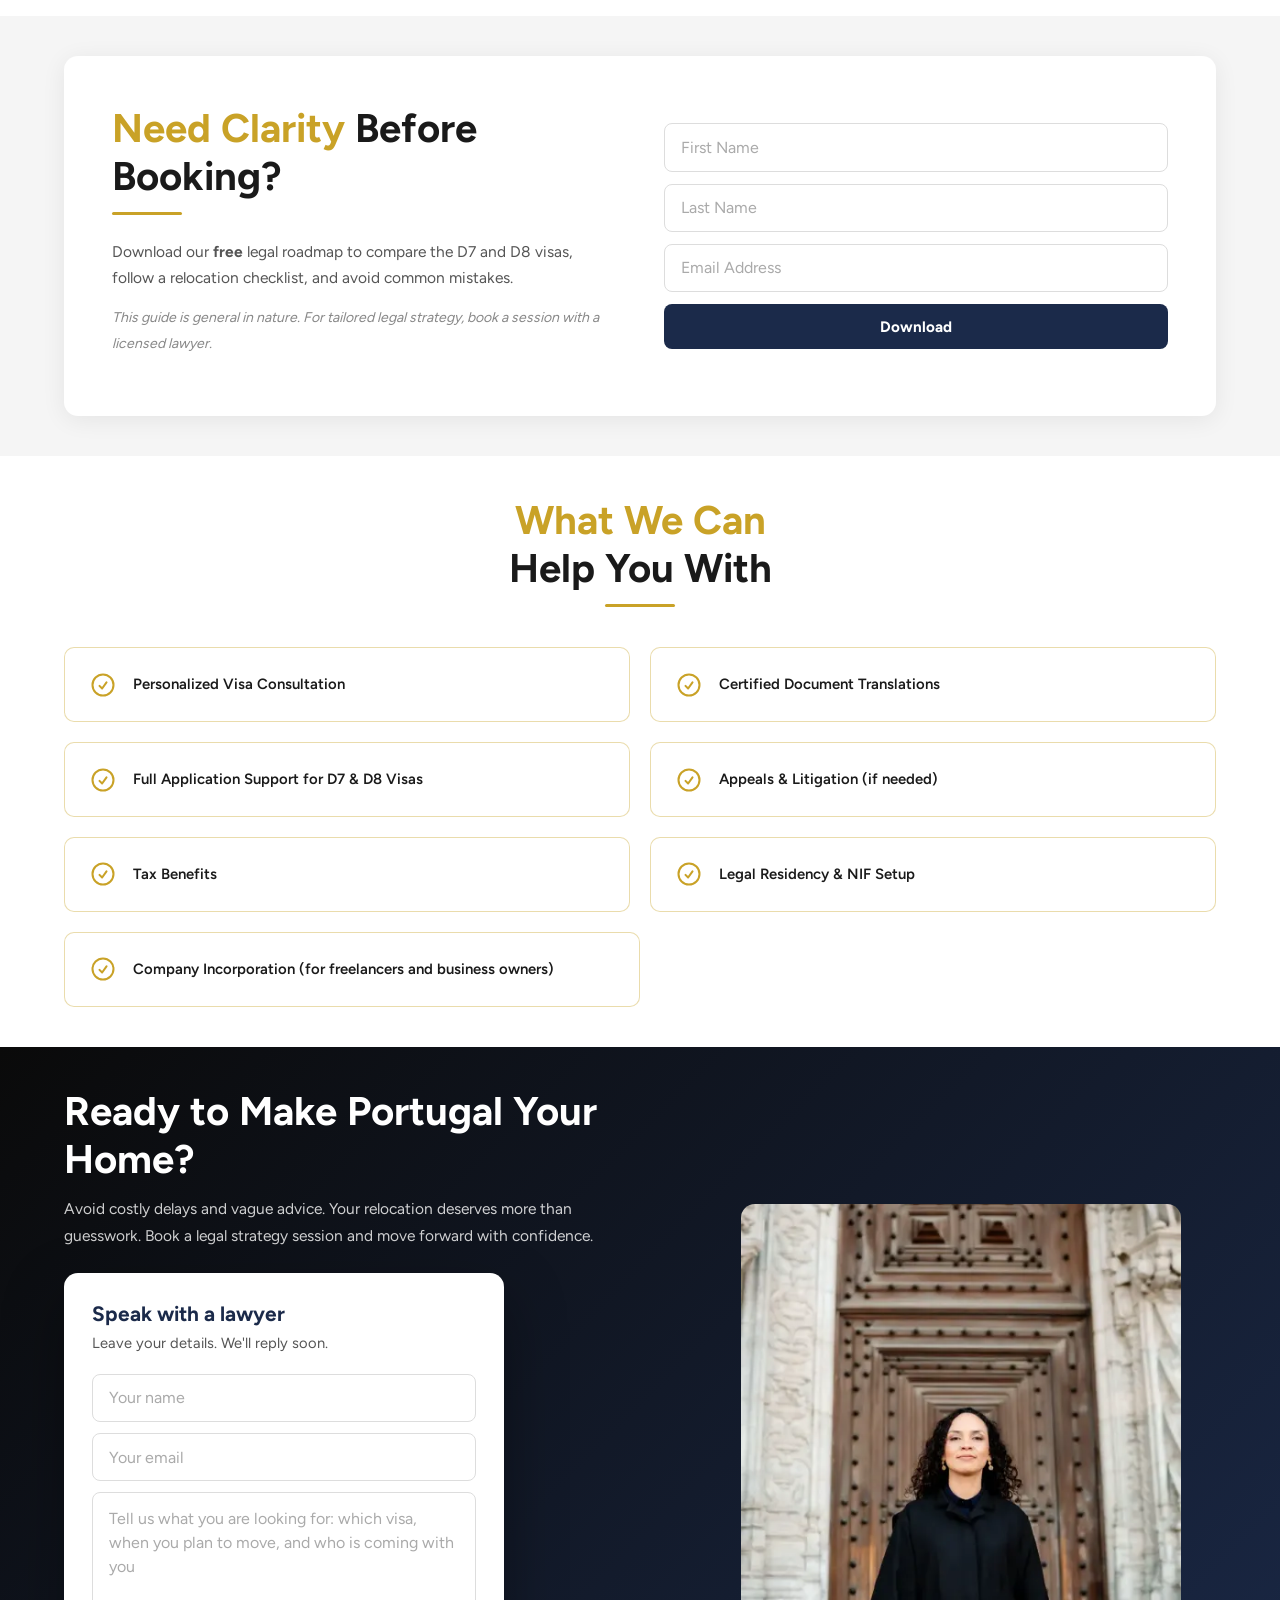
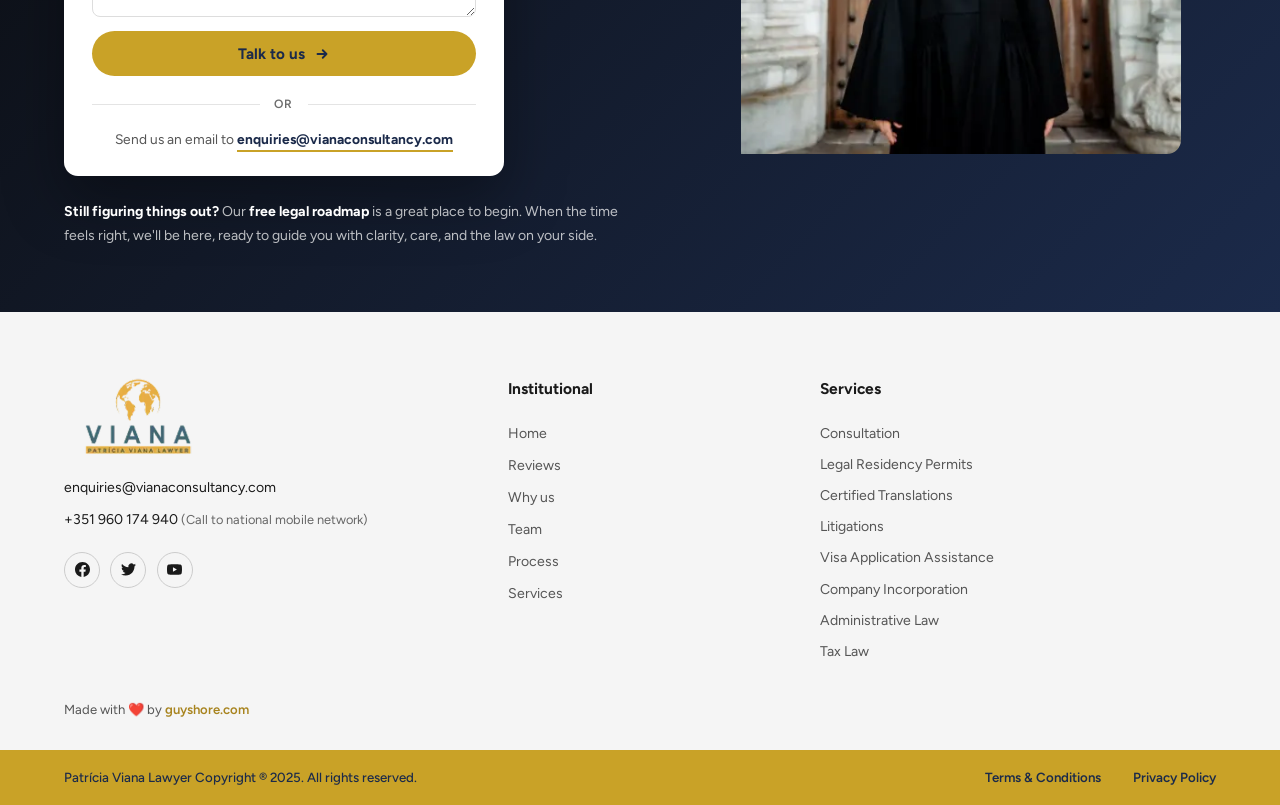
==== commit 319543fa: "Keep only the GTM-NSBRS9XN snippet and push ab_variant to the dataLayer Every GTM, GA4 and Clarity i" ====
--- a/index.html
+++ b/index.html
@@ -3,6 +3,22 @@
 <head>
   <meta charset="UTF-8">
   <meta name="viewport" content="width=device-width, initial-scale=1.0">
+  <!-- A/B test: the Edge Function on / (netlify/edge-functions/ab-test.js) serves this
+       file only for variant A, so this page is always "a". The key goes into the dataLayer before the GTM
+       snippet, so GTM's first event already sees it; GTM reads it with a Data Layer Variable
+       "ab_variant". No tag is configured here. -->
+  <script>
+    window.dataLayer = window.dataLayer || [];
+    window.dataLayer.push({ ab_variant: 'a' });
+  </script>
+  <!-- Google Tag Manager GTM-NSBRS9XN: the only tag on the site. GA4, Clarity and any other
+       tool are configured inside the container, never added to the code. -->
+  <script async src="https://www.googletagmanager.com/gtm.js?id=GTM-NSBRS9XN"></script>
+  <script>
+    window.dataLayer = window.dataLayer || [];
+    function gtag(){dataLayer.push(arguments);}
+    gtag('js', new Date());
+  </script>
   <title>D7 &amp; D8 Visa Lawyer in Portugal | Patrícia Viana</title>
   <meta name="description" content="Licensed Portuguese immigration lawyers specializing in D7 and D8 visas. Trusted by 800+ clients. Book a relocation strategy session today.">
   <link rel="canonical" href="https://visa.vianaconsultancy.com/">
@@ -80,33 +96,6 @@
   }
   </script>
 
-  <!-- Tracking: GTM (GTM-NSBRS9XN since 2026-11-17, replacing GTM-5DHSWHDP), which carries GA4
-       (Google tag G-G0SJ0GTZWV; the direct G-5PR16BJBR1 install was removed on 2026-11-17), and
-       Microsoft Clarity (yuf8wg05wt). script.js still pushes its events to the dataLayer with gtag().
-       The queues (dataLayer, gtag, clarity) exist at once, so nothing sent early is lost, but the
-       two libraries are fetched only after the page "load" event, so they do not
-       compete with the CSS and the hero photo on a slow phone connection (PageSpeed, 2026-11-16). -->
-  <script>
-    window.dataLayer = window.dataLayer || [];
-    window.dataLayer.push({ 'gtm.start': new Date().getTime(), event: 'gtm.js' });
-    function gtag(){dataLayer.push(arguments);}
-    gtag('js', new Date());
-    // A/B test: the Edge Function on / stores the variant in the cookie va_ab; every GA4 event carries it.
-    var abVariant = (document.cookie.match(/(?:^|; )va_ab=([ab])/) || [])[1];
-    if (abVariant) gtag('set', { ab_variant: abVariant });
-    window.clarity = window.clarity || function(){ (window.clarity.q = window.clarity.q || []).push(arguments); };
-    if (abVariant) clarity('set', 'ab_variant', abVariant);
-    (function () {
-      function load(src) { var s = document.createElement('script'); s.async = true; s.src = src; document.head.appendChild(s); }
-      function start() {
-        load('https://www.googletagmanager.com/gtm.js?id=GTM-NSBRS9XN');
-        load('https://www.clarity.ms/tag/yuf8wg05wt');
-      }
-      if (document.readyState === 'complete') start();
-      else window.addEventListener('load', start, { once: true });
-    })();
-  </script>
-
   <!-- Favicon -->
   <link rel="icon" href="https://visas.vianaconsultancy.com/wp-content/uploads/2025/04/Logo-8-1-150x138.png" sizes="32x32">
   <link rel="icon" href="https://visas.vianaconsultancy.com/wp-content/uploads/2025/04/Logo-8-1.png" sizes="192x192">
@@ -124,9 +113,6 @@
   <link rel="stylesheet" href="style.css">
 </head>
 <body>
-  <!-- GTM noscript -->
-  <noscript><iframe src="https://www.googletagmanager.com/ns.html?id=GTM-NSBRS9XN" height="0" width="0" style="display:none;visibility:hidden"></iframe></noscript>
-
   <!-- ===== HEADER =====
     A plain sticky bar like page B's: the mark, the firm's name and one call to
     action. No script and no blur, so it costs nothing to draw (PageSpeed,
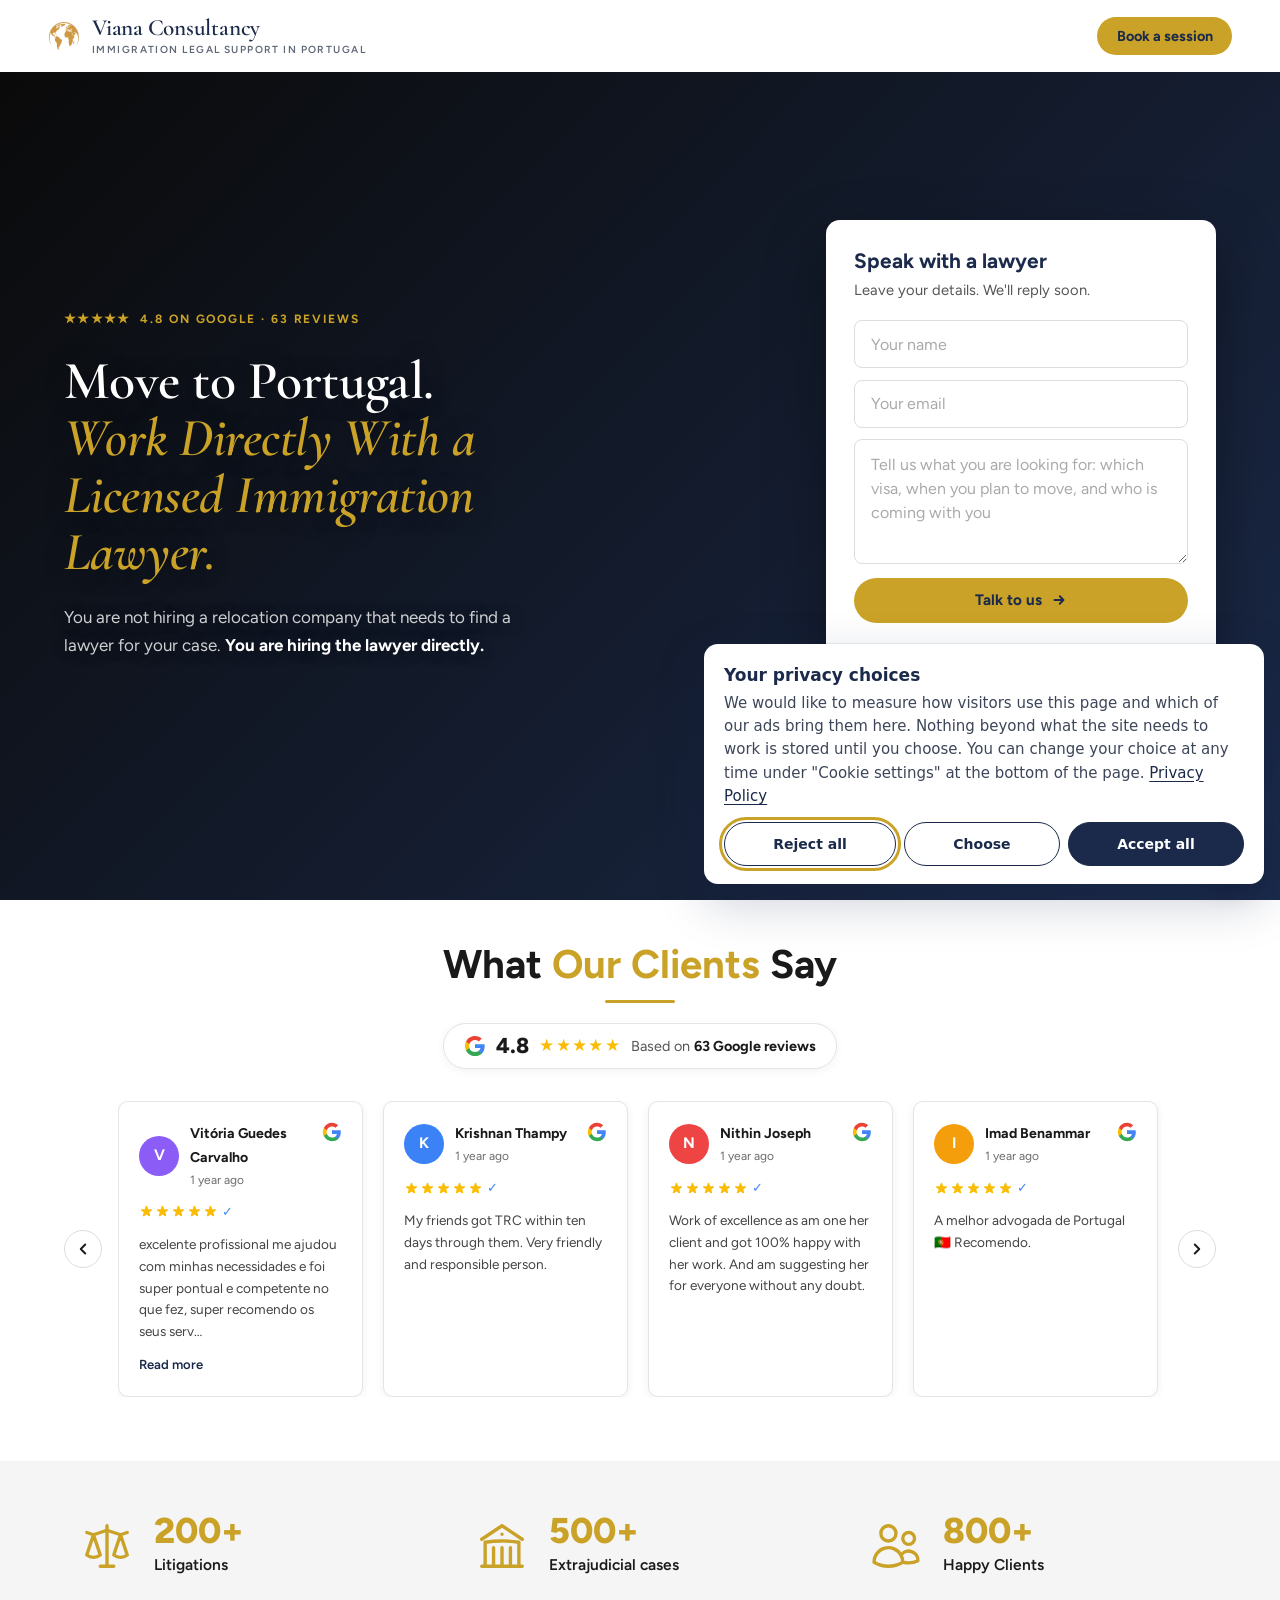
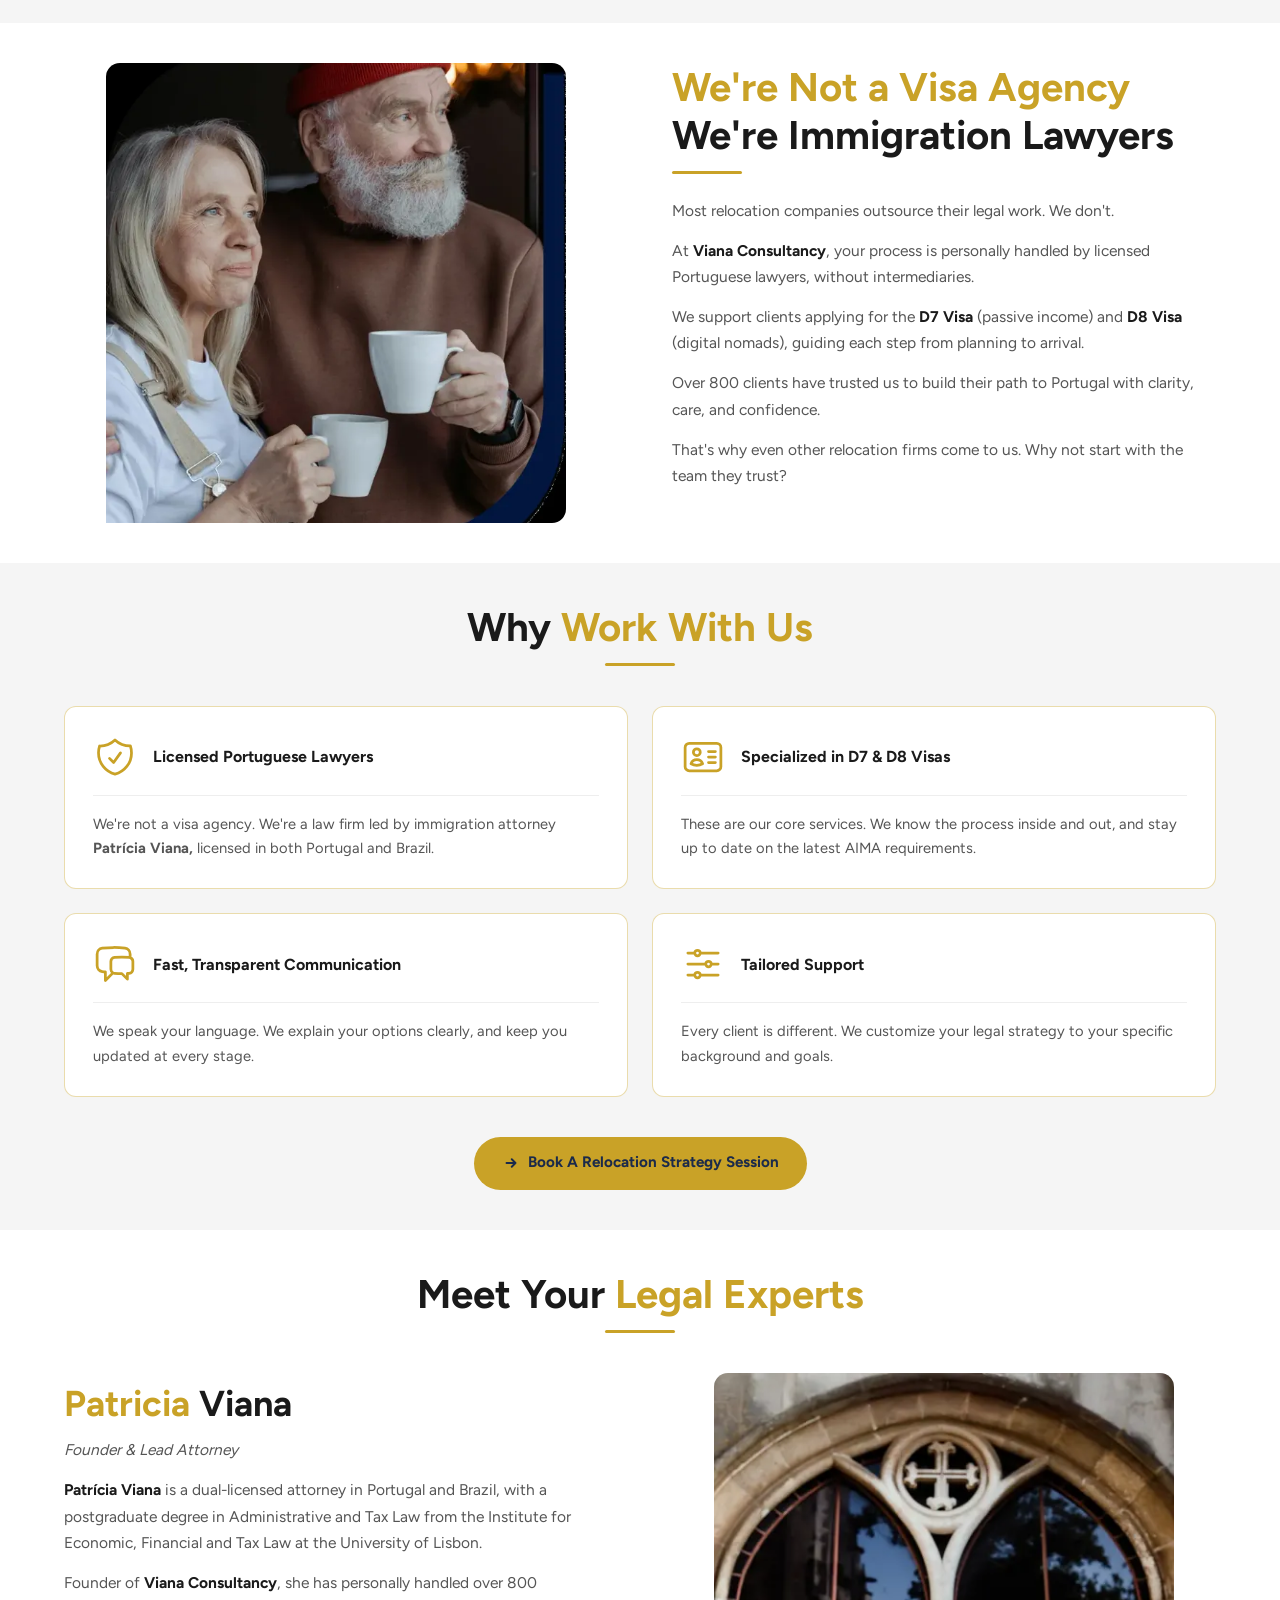
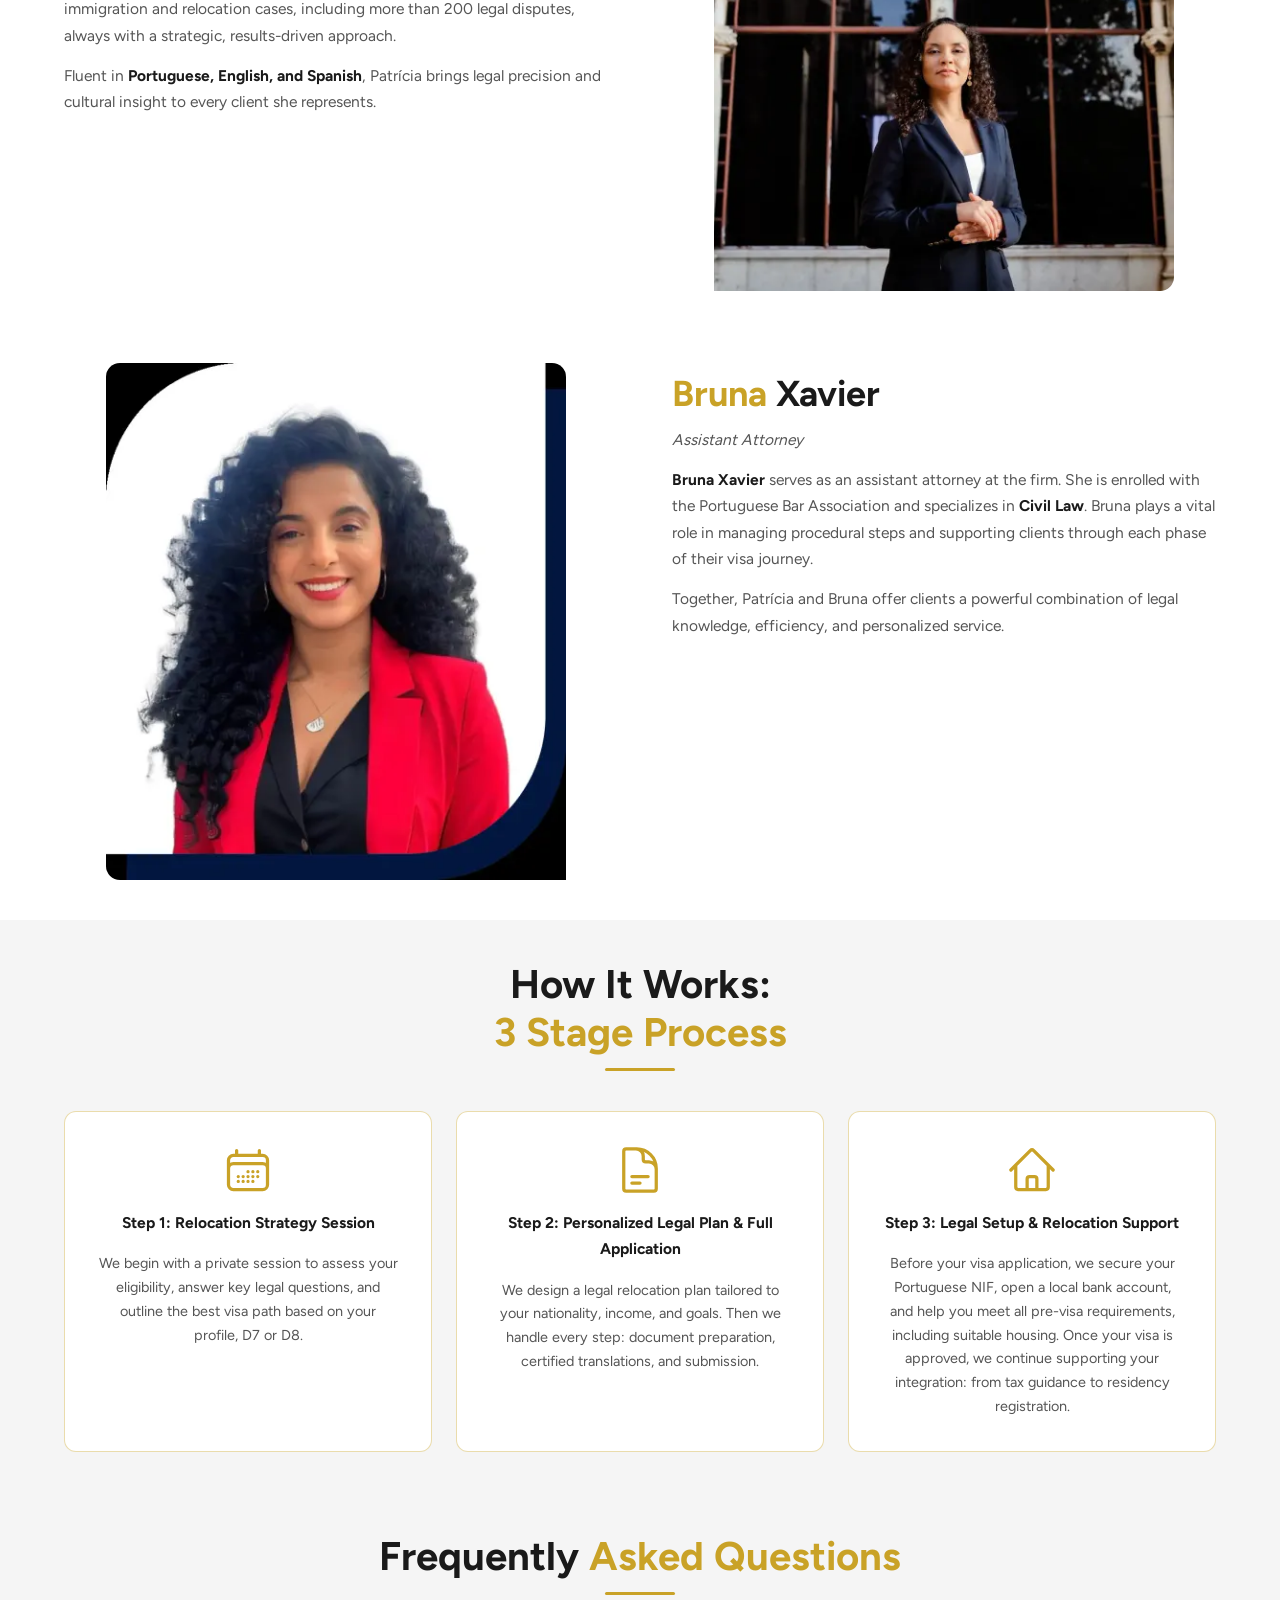
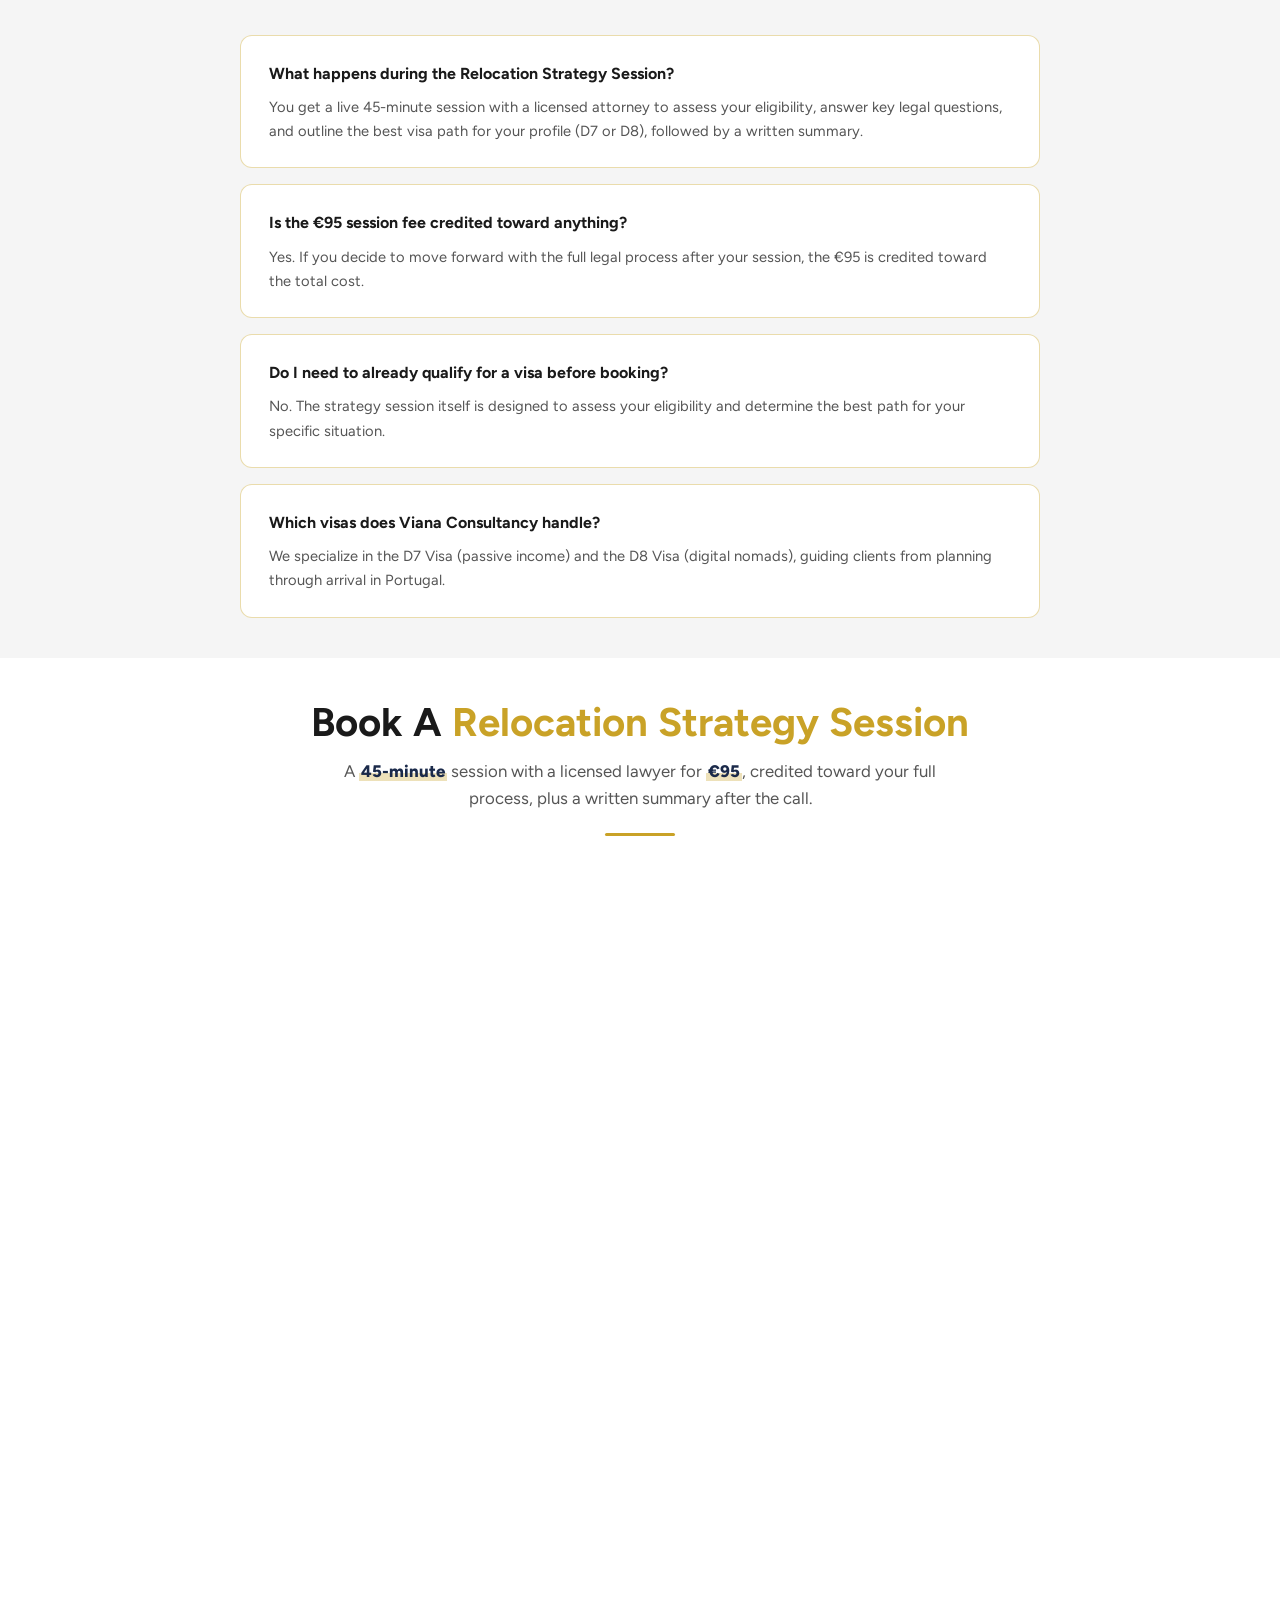
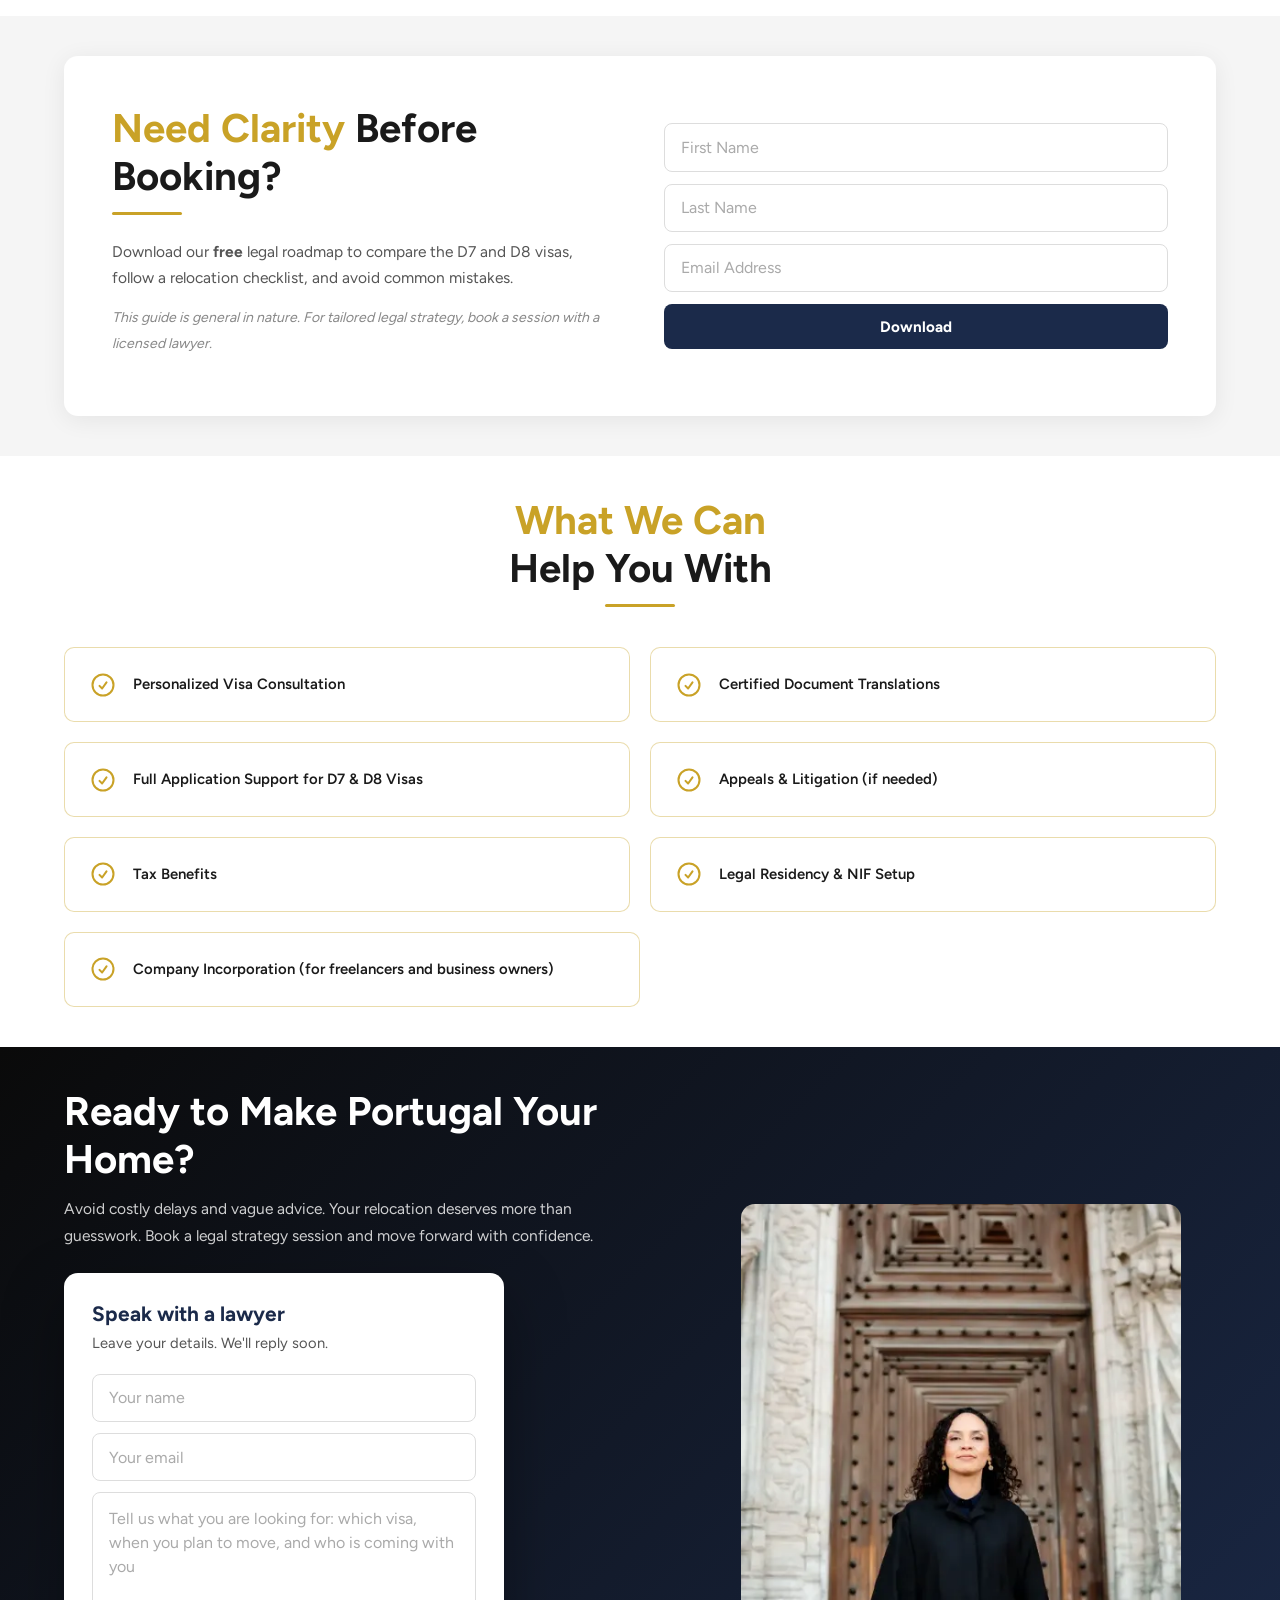
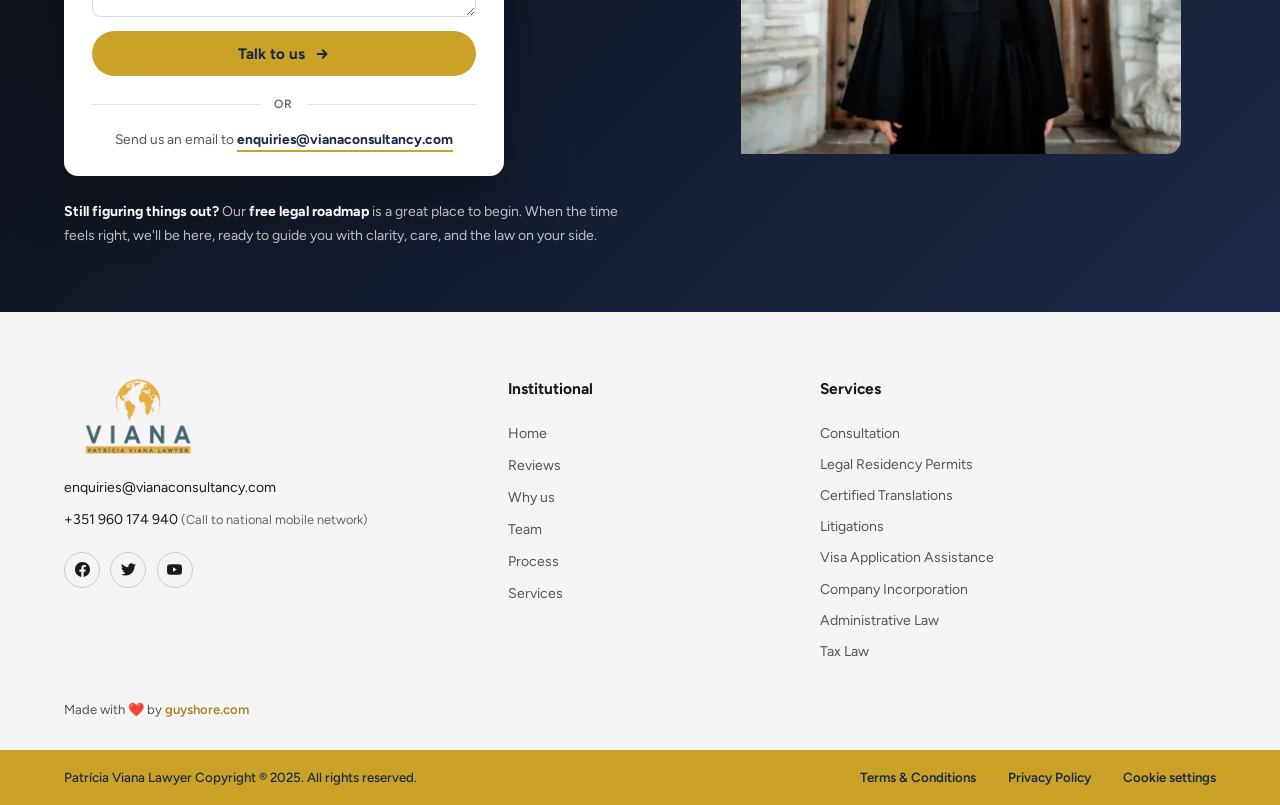
==== commit 772e082d: "Add a cookie banner with Consent Mode and a generate_lead event on lead forms Every page now sets Go" ====
--- a/index.html
+++ b/index.html
@@ -3,6 +3,29 @@
 <head>
   <meta charset="UTF-8">
   <meta name="viewport" content="width=device-width, initial-scale=1.0">
+  <!-- Consent Mode: everything denied until the visitor chooses in the banner (/consent.js).
+       A saved choice (localStorage "va_consent", 12 months) is restored here, before GTM loads,
+       so no tag ever runs ahead of it. -->
+  <script>
+    window.dataLayer = window.dataLayer || [];
+    function gtag(){dataLayer.push(arguments);}
+    gtag('consent', 'default', {
+      ad_storage: 'denied', ad_user_data: 'denied', ad_personalization: 'denied',
+      analytics_storage: 'denied', wait_for_update: 500
+    });
+    gtag('set', 'ads_data_redaction', true);
+    (function () {
+      try {
+        var c = JSON.parse(localStorage.getItem('va_consent') || 'null');
+        if (!c || c.v !== 1 || Date.now() - c.t >= 31536000000) return;
+        var ad = c.marketing ? 'granted' : 'denied';
+        gtag('consent', 'update', {
+          analytics_storage: c.analytics ? 'granted' : 'denied',
+          ad_storage: ad, ad_user_data: ad, ad_personalization: ad
+        });
+      } catch (e) {}
+    })();
+  </script>
   <!-- A/B test: the Edge Function on / (netlify/edge-functions/ab-test.js) serves this
        file only for variant A, so this page is always "a". The key goes into the dataLayer before the GTM
        snippet, so GTM's first event already sees it; GTM reads it with a Data Layer Variable
@@ -159,7 +182,7 @@
       <div class="lead-card hero-lead">
         <h2 class="lead-title">Speak with a lawyer</h2>
         <p class="lead-desc">Leave your details. We'll reply soon.</p>
-        <form class="lead-form" data-source="hero" novalidate>
+        <form class="lead-form" data-source="hero" data-form-id="visa_a_hero" novalidate>
           <label class="sr-only" for="hero-name">Your name</label>
           <input id="hero-name" class="form-input" type="text" name="name" placeholder="Your name" autocomplete="name" required>
           <label class="sr-only" for="hero-email">Your email</label>
@@ -517,7 +540,7 @@
         <div class="lead-card final-lead fade-in" style="--d:.2s">
           <h3 class="lead-title">Speak with a lawyer</h3>
           <p class="lead-desc">Leave your details. We'll reply soon.</p>
-          <form class="lead-form" data-source="final-cta" novalidate>
+          <form class="lead-form" data-source="final-cta" data-form-id="visa_a_final_cta" novalidate>
             <label class="sr-only" for="final-name">Your name</label>
             <input id="final-name" class="form-input" type="text" name="name" placeholder="Your name" autocomplete="name" required>
             <label class="sr-only" for="final-email">Your email</label>
@@ -602,6 +625,7 @@
         <div class="footer-legal-links">
           <a href="terms.html" class="footer-legal-link">Terms &amp; Conditions</a>
           <a href="privacy.html" class="footer-legal-link">Privacy Policy</a>
+          <a href="#" class="footer-legal-link" data-consent-open>Cookie settings</a>
         </div>
       </div>
     </div>
@@ -712,5 +736,7 @@
       whenNear(forms[forms.length - 1], '400px 0px', loadTurnstile);
     })();
   </script>
+  <!-- Cookie banner and consent updates; the defaults are set in <head>. -->
+  <script src="/consent.js" defer></script>
 </body>
 </html>
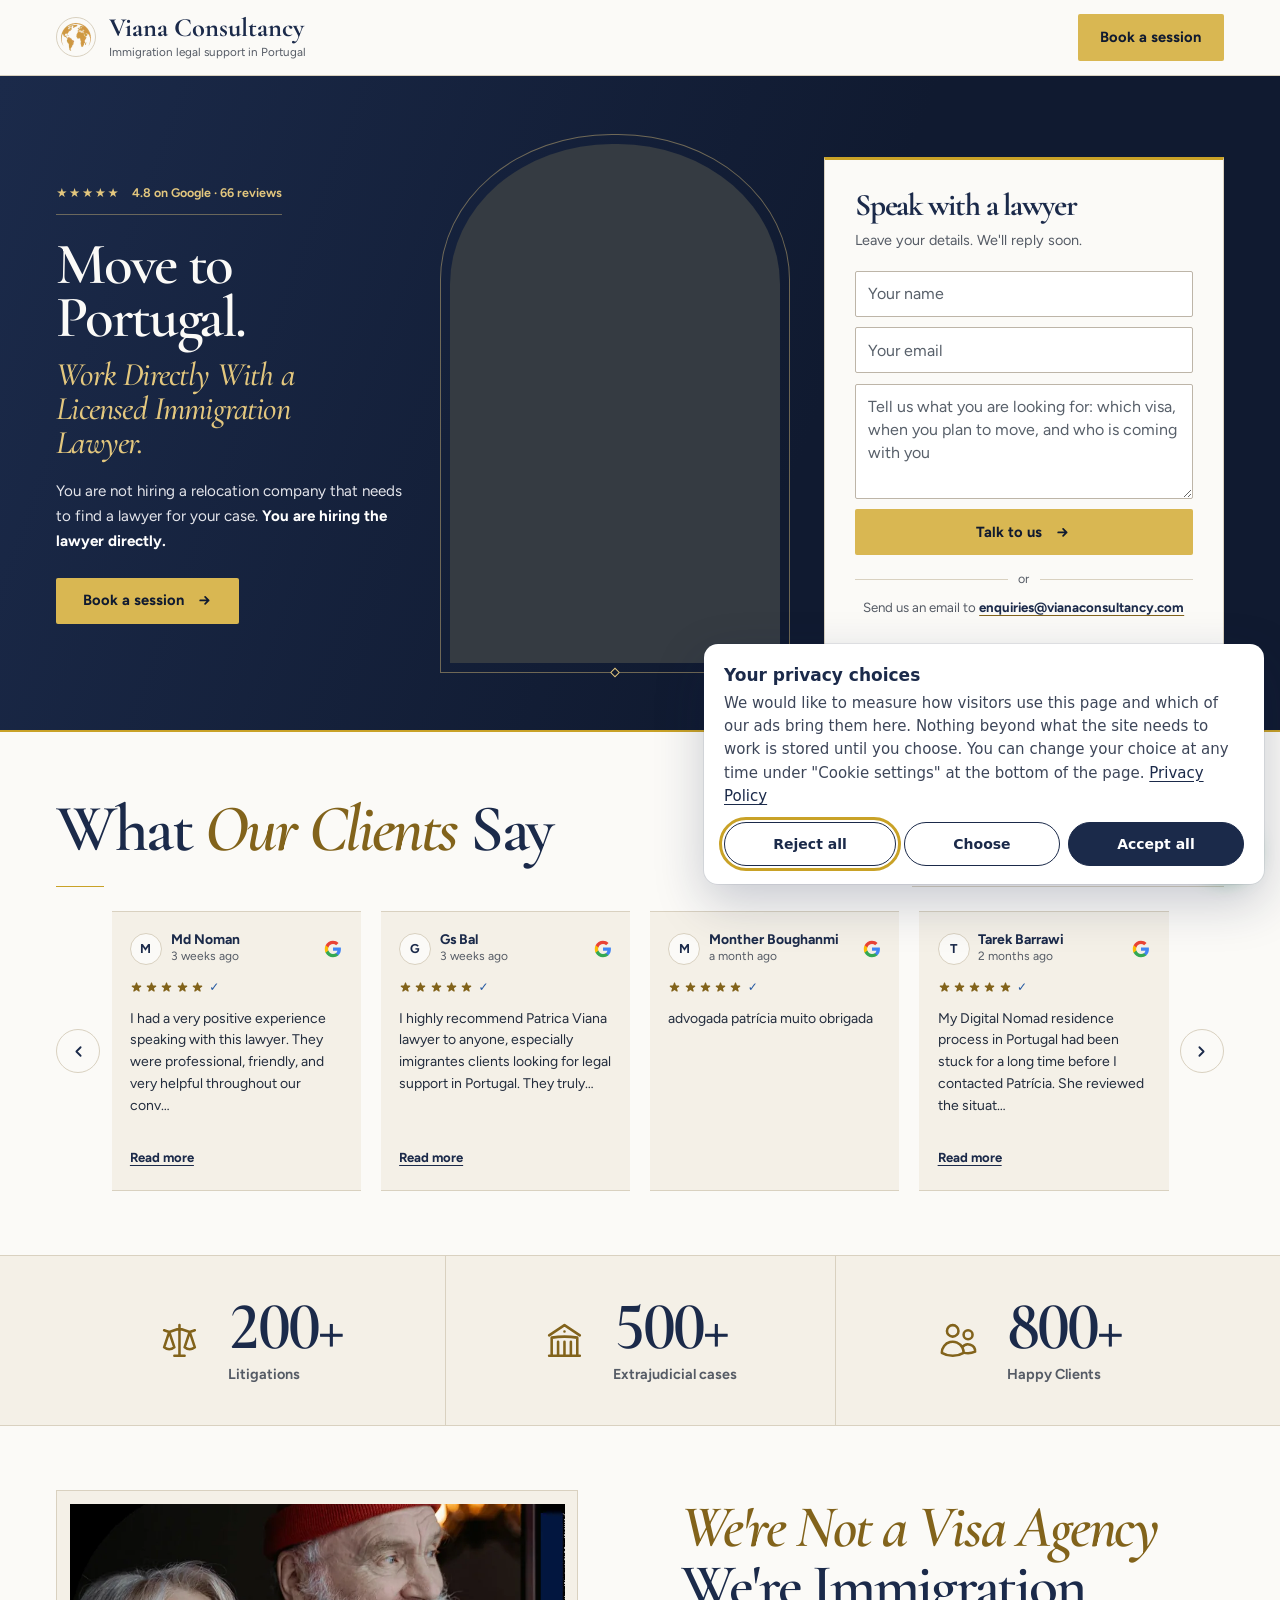
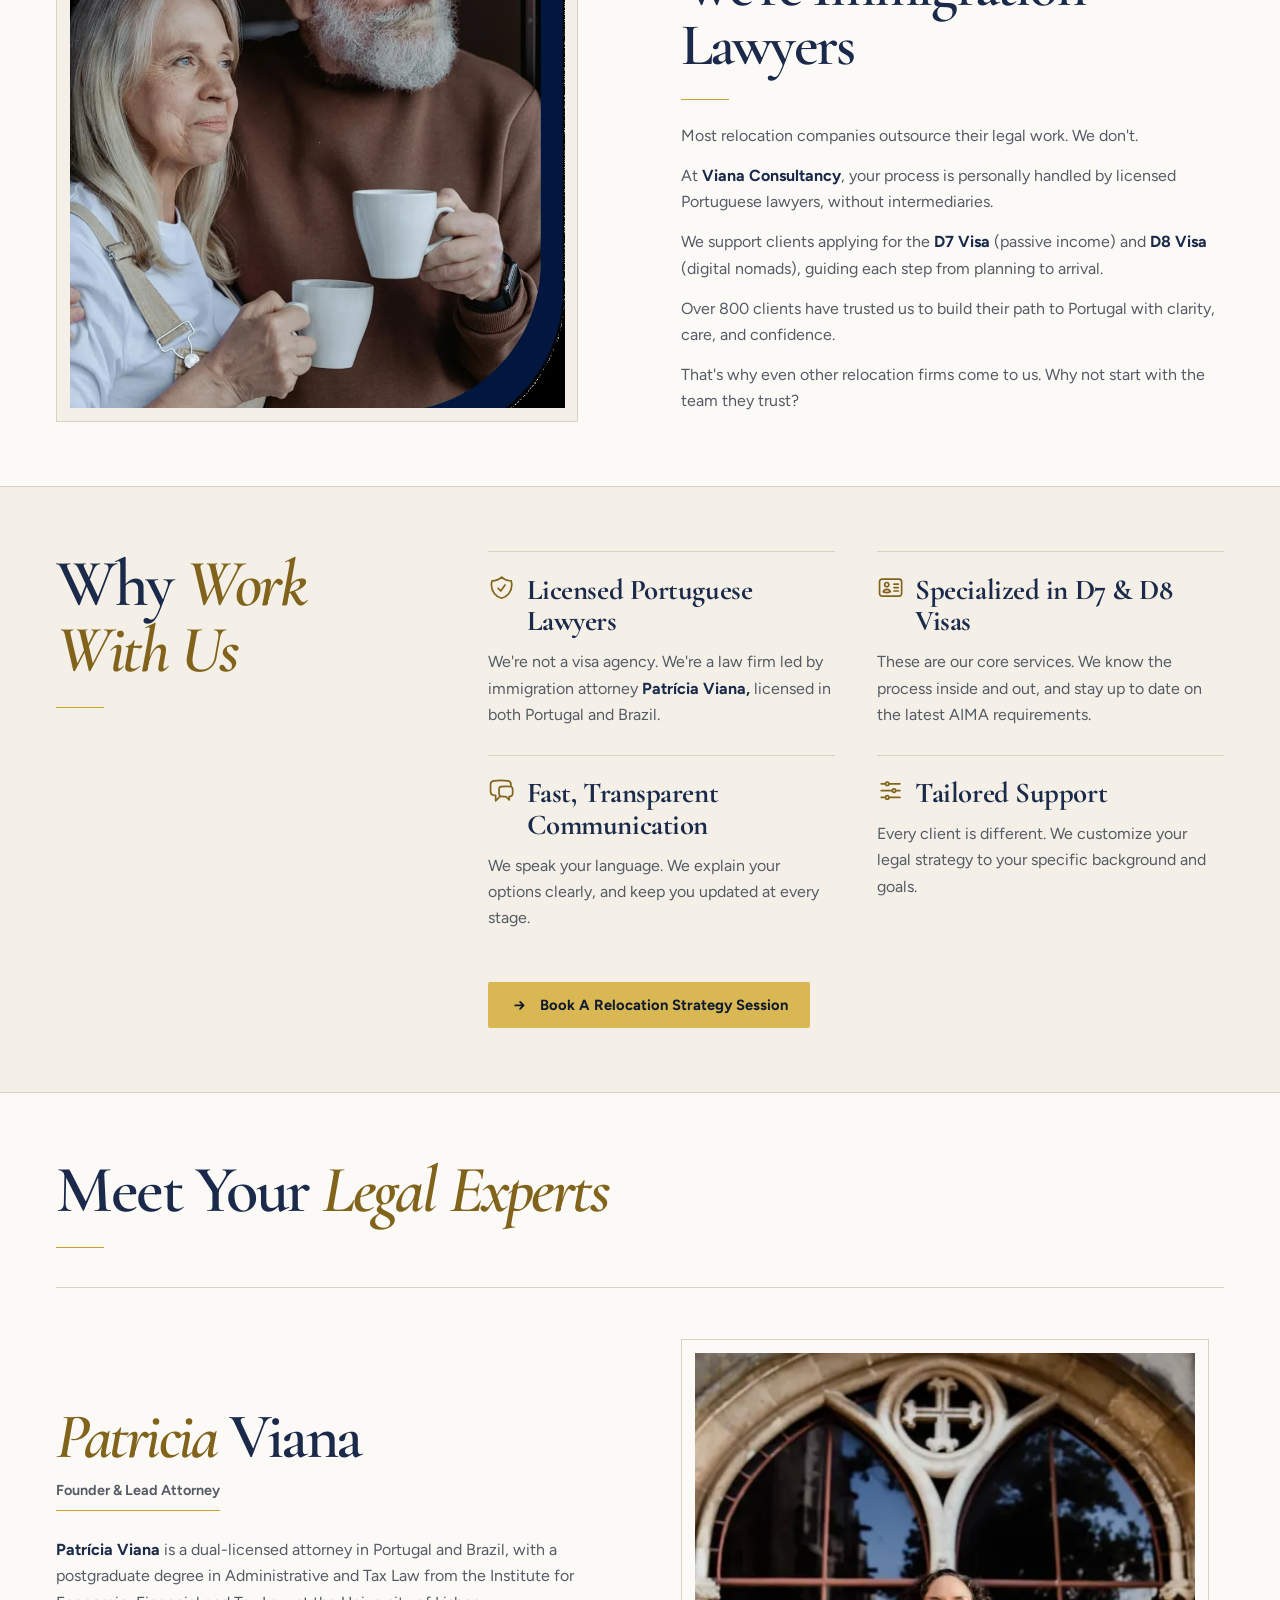
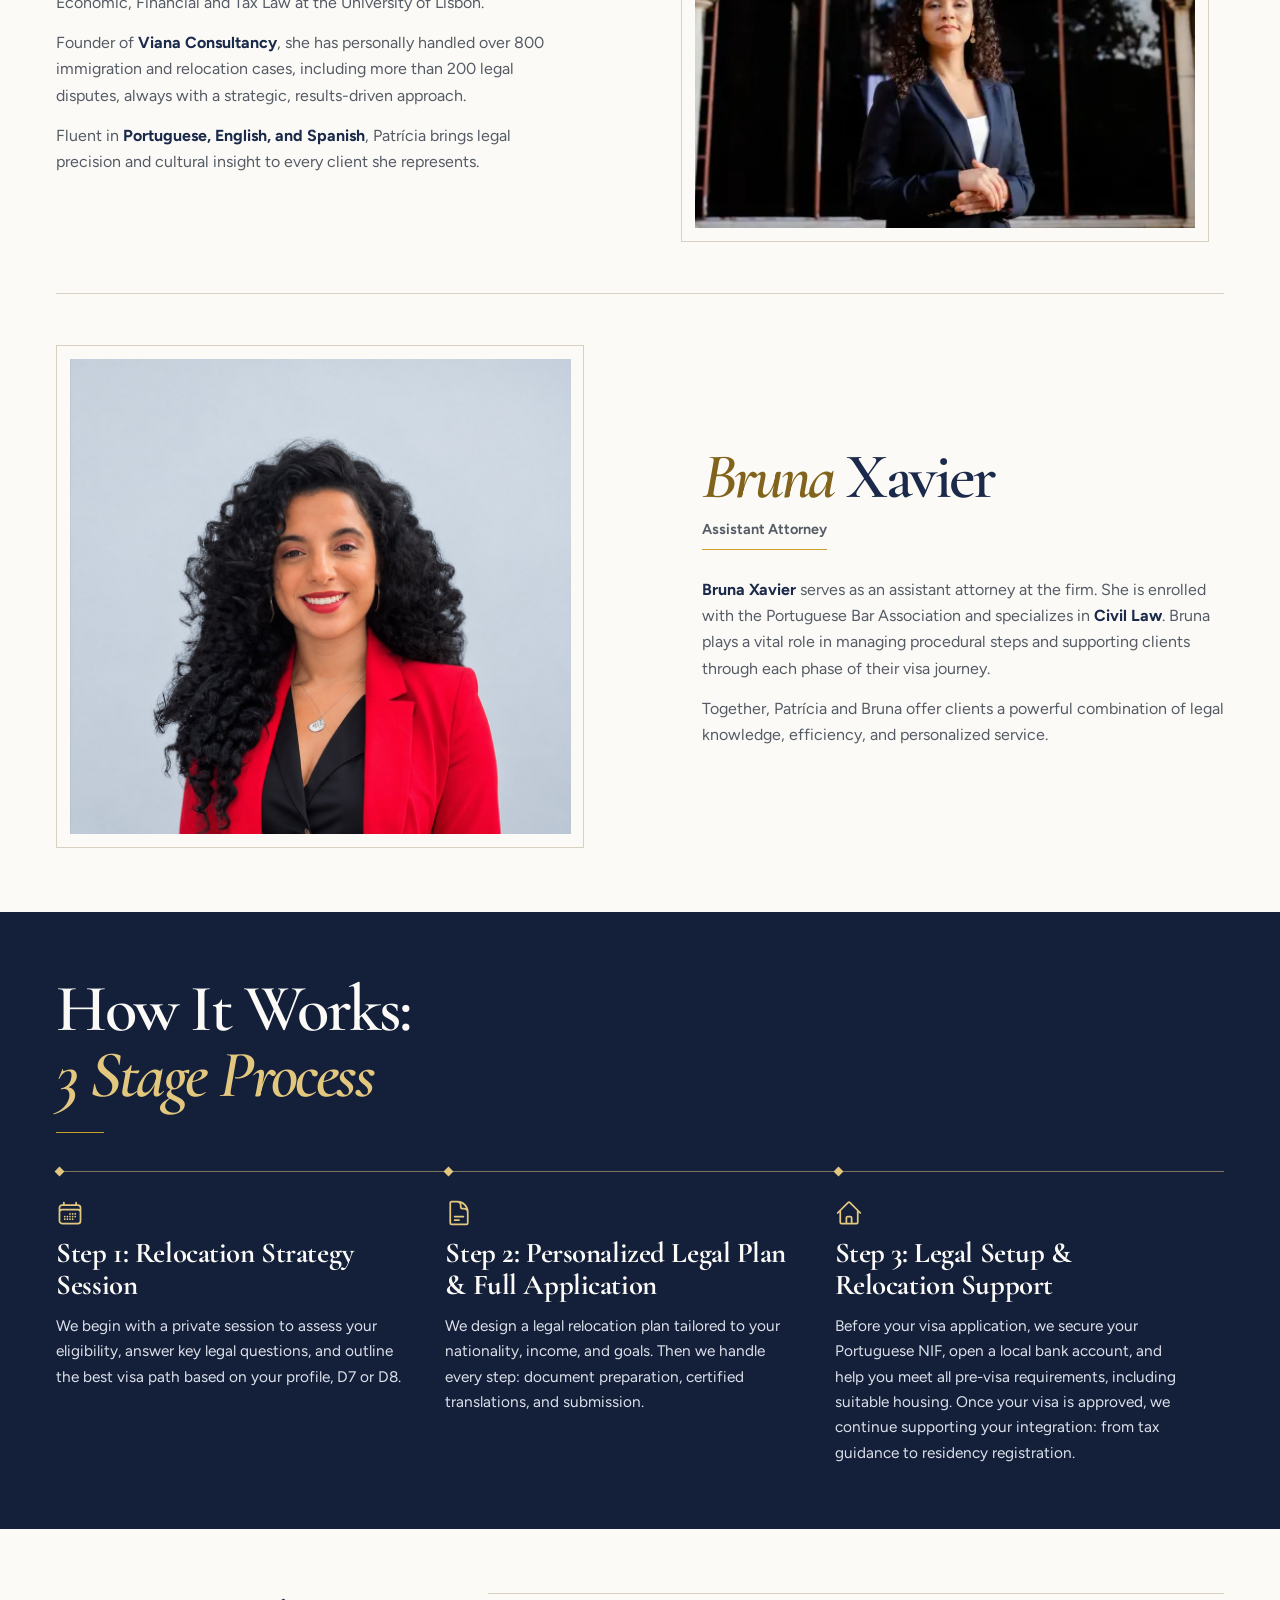
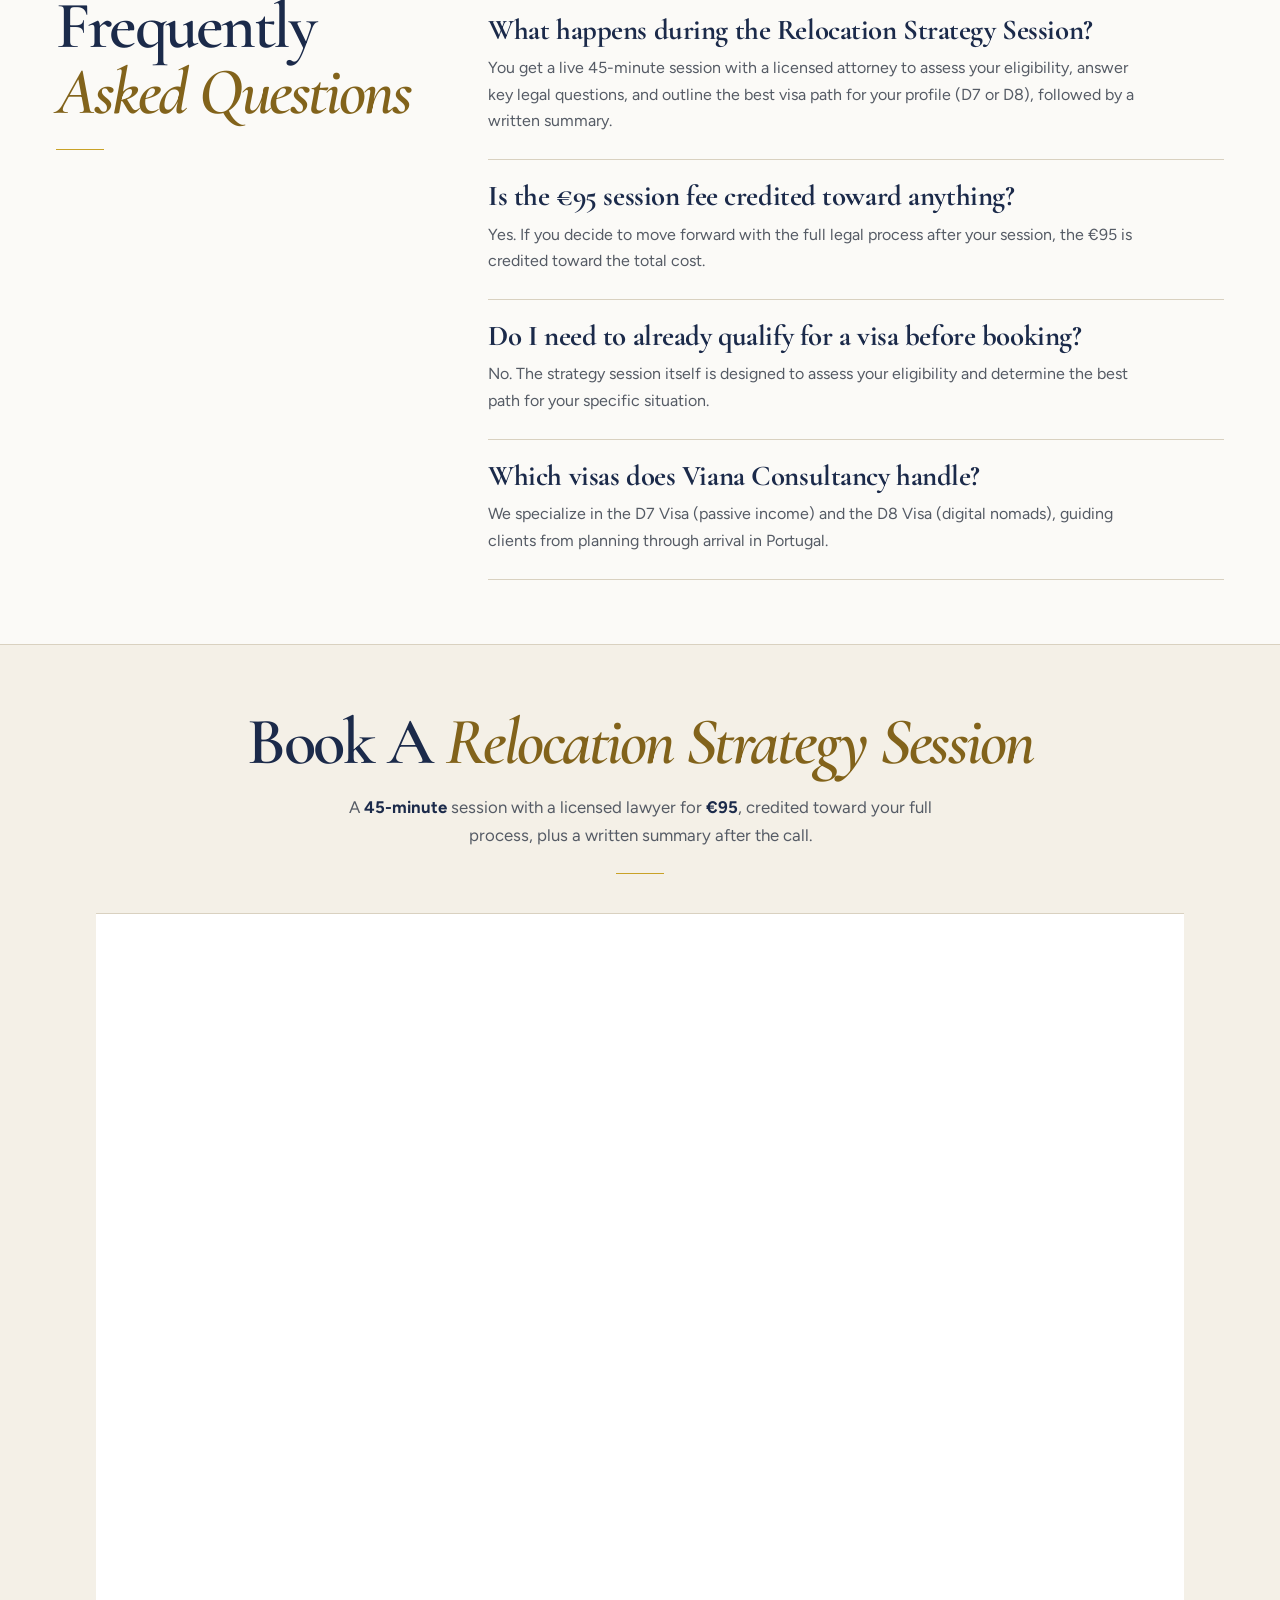
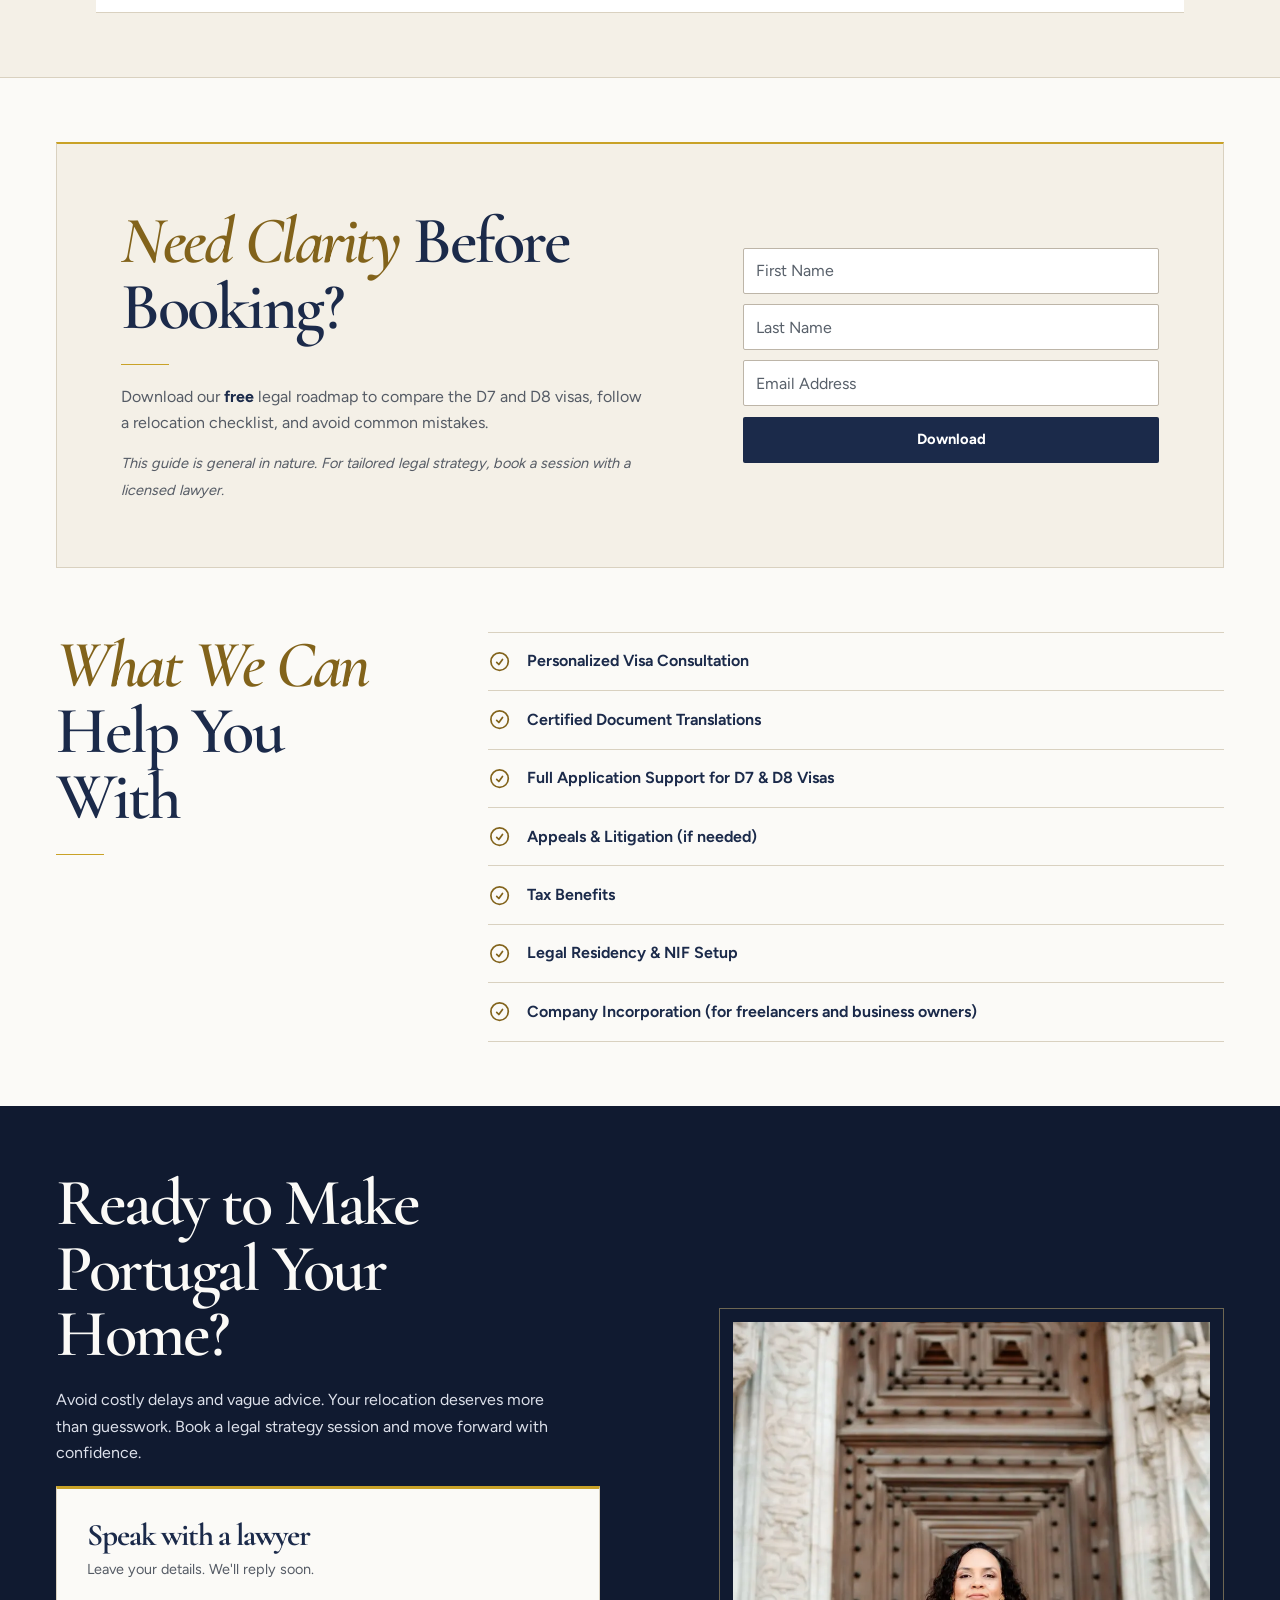
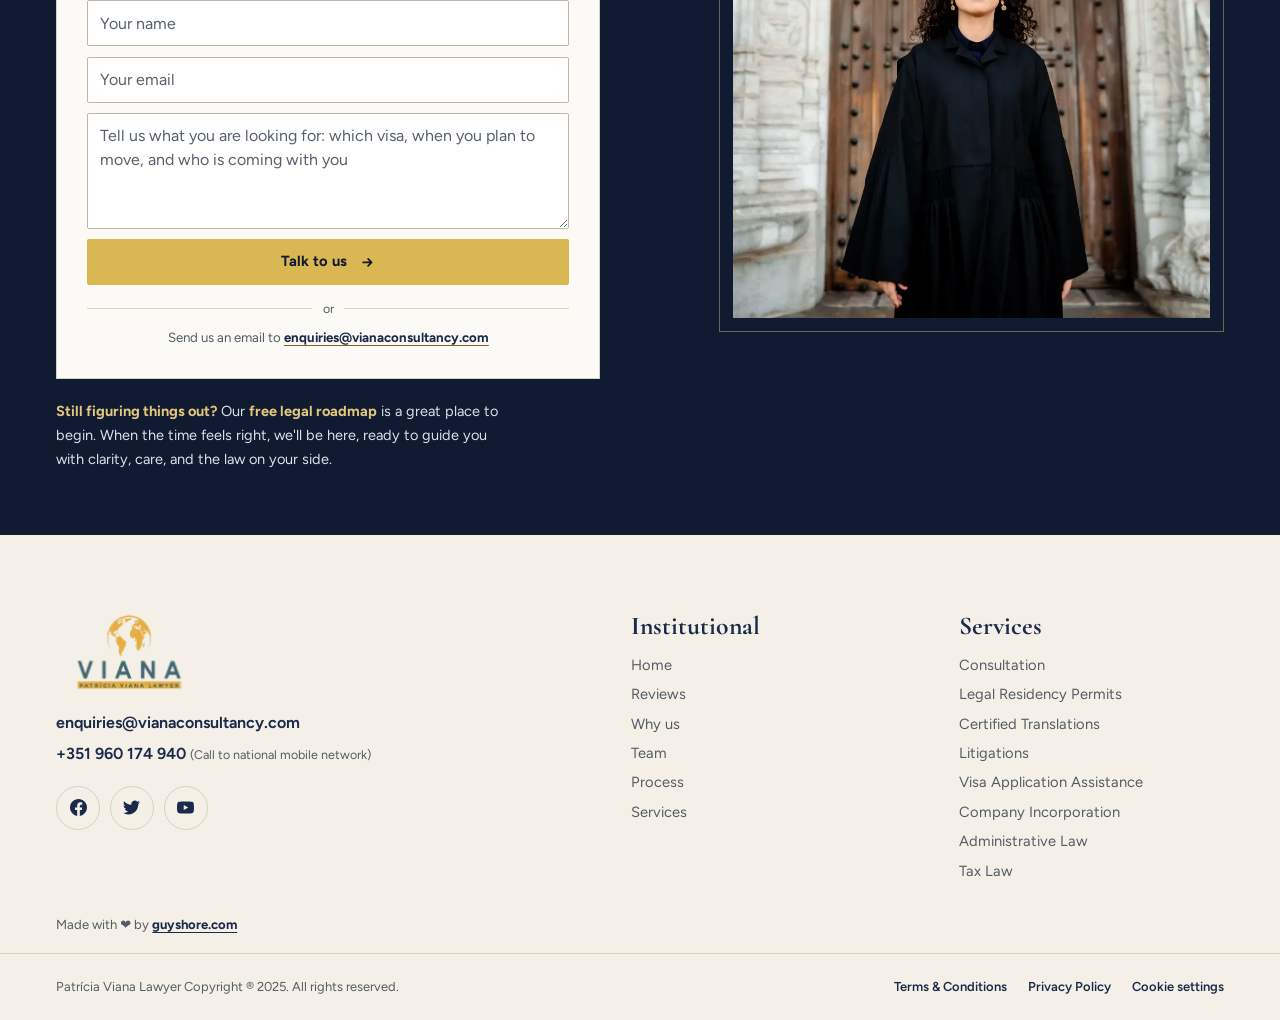
==== commit e8637648: "Redesign page A and refresh its reviews Page A now uses its own stylesheet, a.css (the legal and tha" ====
--- a/index.html
+++ b/index.html
@@ -133,13 +133,10 @@
     @font-face{font-family:"Figtree";font-style:normal;font-weight:300 800;font-display:swap;src:url("assets/fonts/Figtree-normal.woff2") format("woff2")}
   </style>
 
-  <link rel="stylesheet" href="style.css">
+  <link rel="stylesheet" href="a.css">
 </head>
 <body>
-  <!-- ===== HEADER =====
-    A plain sticky bar like page B's: the mark, the firm's name and one call to
-    action. No script and no blur, so it costs nothing to draw (PageSpeed,
-    2026-11-16; it replaced the liquid-glass navbar). -->
+  <!-- ===== HEADER ===== -->
   <header id="navbar" class="site-head">
     <a class="site-brand" href="#home" aria-label="Viana Consultancy, back to the top">
       <img class="site-brand__mark" src="assets/images/mark-64.webp" width="32" height="32" alt="">
@@ -154,29 +151,28 @@
   <main id="main">
 
   <!-- ===== HERO ===== -->
-  <!--
-    The photo is the thesis of the page: the lawyer herself, smiling, in
-    Lisbon (patricia5, cut to a portrait around her). On desktop she stands
-    in the space between the headline and the form. On phones the portrait
-    fills the top and the text starts over her navy blazer.
-  -->
   <section id="home" class="hero-section">
-    <picture class="hero-media">
-      <source media="(max-width: 768px)" srcset="assets/images/patricia-hero-sm.webp" width="600" height="900">
-      <img src="assets/images/patricia-hero.webp" alt="Patrícia Viana, immigration lawyer, in Lisbon" width="711" height="1066" fetchpriority="high" decoding="async">
-    </picture>
-    <div class="hero-shade" aria-hidden="true"></div>
-
     <div class="container hero-grid">
       <div class="hero-body">
         <p class="hero-label">
           <span class="hero-stars" aria-hidden="true">★★★★★</span>
-          <span>4.8 on Google · 63 reviews</span>
+          <span>4.8 on Google · 66 reviews</span>
         </p>
-        <h1 class="hero-title">Move to Portugal.<br><em>Work Directly With a Licensed Immigration Lawyer.</em></h1>
+        <h1 class="hero-title"><span>Move to Portugal.</span><br><em>Work Directly With a Licensed Immigration Lawyer.</em></h1>
         <p class="hero-sub">
           You are not hiring a relocation company that needs to find a lawyer for your case. <strong>You are hiring the lawyer directly.</strong>
         </p>
+        <a href="#book-now" class="btn-gold hero-cta">
+          Book a session
+          <svg class="btn-icon" viewBox="0 0 24 24" fill="none" stroke="currentColor" stroke-width="2.5" aria-hidden="true"><path stroke-linecap="round" stroke-linejoin="round" d="M13 7l5 5m0 0l-5 5m5-5H6"/></svg>
+        </a>
+      </div>
+
+      <div class="hero-portrait">
+        <picture class="hero-media">
+          <source media="(max-width: 768px)" srcset="assets/images/patricia-hero-sm.webp" width="600" height="900">
+          <img src="assets/images/patricia-hero.webp" alt="Patrícia Viana, immigration lawyer, in Lisbon" width="711" height="1066" fetchpriority="high" decoding="async">
+        </picture>
       </div>
 
       <div class="lead-card hero-lead">
@@ -221,7 +217,7 @@
         </svg>
         <span class="rating-score">4.8</span>
         <span class="rating-stars" aria-hidden="true">★★★★★</span>
-        <span class="rating-count">Based on <strong>63 Google reviews</strong></span>
+        <span class="rating-count">Based on <strong>66 Google reviews</strong></span>
         <span class="sr-only">(opens Google in a new tab)</span>
       </a>
       <div class="slider-wrap">
@@ -276,7 +272,13 @@
     <div class="container about-grid">
       <div class="about-img-wrap fade-in">
         <div class="photo-frame">
-          <img src="assets/images/Group-6.webp" srcset="assets/images/Group-6-640.webp 640w, assets/images/Group-6.webp 854w" sizes="(max-width: 768px) 92vw, 460px" alt="Happy clients who relocated to Portugal" class="about-img" loading="lazy" decoding="async" width="854" height="965">
+          <!-- Photograph by Anastasia Shuraeva, Pexels (8796062). -->
+          <img src="https://images.pexels.com/photos/8796062/pexels-photo-8796062.jpeg?auto=compress&amp;cs=tinysrgb&amp;w=1200"
+               srcset="https://images.pexels.com/photos/8796062/pexels-photo-8796062.jpeg?auto=compress&amp;cs=tinysrgb&amp;w=640 640w,
+                       https://images.pexels.com/photos/8796062/pexels-photo-8796062.jpeg?auto=compress&amp;cs=tinysrgb&amp;w=1200 1200w"
+               sizes="(max-width: 760px) min(88vw, 440px), min(42vw, 580px)"
+               alt="" class="about-img" loading="lazy" decoding="async" referrerpolicy="no-referrer" width="1200" height="1800"
+               onerror="this.onerror = null; this.removeAttribute('srcset'); this.src = 'assets/images/Group-6.webp';">
         </div>
       </div>
       <div class="about-text fade-in" style="--d:.15s">
@@ -377,7 +379,10 @@
       <div class="team-row team-row-reverse">
         <div class="team-photo-wrap fade-in">
           <div class="photo-frame frame-left">
-            <img src="assets/images/Group-8.webp" srcset="assets/images/Group-8-480.webp 480w, assets/images/Group-8.webp 850w" sizes="(max-width: 768px) 92vw, 460px" alt="Bruna Xavier, Assistant Attorney" class="team-photo" loading="lazy" decoding="async" width="850" height="957">
+            <img src="assets/images/bruna-xavier-studio.jpg"
+                 srcset="assets/images/bruna-xavier-studio-480.jpg 480w, assets/images/bruna-xavier-studio.jpg 1024w"
+                 sizes="(max-width: 760px) min(88vw, 440px), min(42vw, 500px)"
+                 alt="Bruna Xavier, Assistant Attorney" class="team-photo" loading="lazy" decoding="async" width="1024" height="1024">
           </div>
         </div>
         <div class="team-text fade-in" style="--d:.15s">
@@ -564,7 +569,9 @@
       </div>
       <div class="final-cta-photo-wrap fade-in" style="--d:.15s">
         <div class="photo-frame frame-right">
-          <img src="assets/images/patricia-cta.webp" srcset="assets/images/patricia-cta-480.webp 480w, assets/images/patricia-cta.webp 880w" sizes="(max-width: 768px) 92vw, 440px" alt="Patrícia Viana, immigration lawyer, in her lawyer's robe at a Lisbon doorway" class="final-cta-photo" loading="lazy" decoding="async" width="880" height="1100">
+          <div class="final-photo-window">
+            <img src="assets/images/patricia-cta.webp" srcset="assets/images/patricia-cta-480.webp 480w, assets/images/patricia-cta.webp 880w" sizes="(max-width: 760px) min(92vw, 464px), min(41vw, 580px)" alt="Patrícia Viana, immigration lawyer, in her lawyer's robe at a Lisbon doorway" class="final-cta-photo" loading="lazy" decoding="async" width="880" height="1100">
+          </div>
         </div>
       </div>
     </div>
--- a/a.css
+++ b/a.css
@@ -0,0 +1,767 @@
+/* Version A landing page. The legal and thank-you pages use style.css. */
+:root {
+  --navy: #1b2a4a;
+  --navy-deep: #14203a;
+  --navy-dark: #101a30;
+  --ink: #222c3d;
+  --muted: #555b65;
+  --paper: #fbfaf7;
+  --linen: #f4f0e7;
+  --white: #fff;
+  --gold: #c9a227;
+  --brass: #82631b;
+  --gold-light: #e3c77e;
+  --line: #d9d1c0;
+  --display: 'Cormorant Garamond', Georgia, serif;
+  --sans: 'Figtree', system-ui, sans-serif;
+  --ease: cubic-bezier(.22, .61, .36, 1);
+  --gutter: clamp(1.15rem, 4.4vw, 4.5rem);
+  --section-space: clamp(2.75rem, 5vw, 5rem);
+  --header-height: 76px;
+}
+
+*, *::before, *::after { box-sizing: border-box; }
+
+html {
+  scroll-behavior: smooth;
+  scroll-padding-top: calc(var(--header-height) + 1rem);
+}
+
+body {
+  margin: 0;
+  background: var(--paper);
+  color: var(--ink);
+  font: 1rem/1.65 var(--sans);
+}
+
+h1, h2, h3, h4, p, ul, hr { margin: 0; }
+a { color: inherit; }
+img, svg { display: block; }
+img { max-inline-size: 100%; block-size: auto; }
+button, input, textarea { font: inherit; }
+button { color: inherit; }
+
+:focus-visible {
+  outline: 2px solid var(--brass);
+  outline-offset: 4px;
+}
+
+.sr-only {
+  position: absolute;
+  inline-size: 1px;
+  block-size: 1px;
+  padding: 0;
+  margin: -1px;
+  overflow: hidden;
+  clip-path: inset(50%);
+  white-space: nowrap;
+}
+
+.container {
+  inline-size: 100%;
+  max-inline-size: 91rem;
+  margin-inline: auto;
+  padding-inline: var(--gutter);
+}
+
+.section-title, .final-title {
+  color: var(--navy);
+  font: 600 clamp(2.85rem, 5.2vw, 5.45rem)/.99 var(--display);
+  letter-spacing: -.038em;
+  text-wrap: balance;
+}
+
+.gold { color: var(--brass); font-style: italic; }
+.section-head { margin-block-end: clamp(1.5rem, 3vw, 2.75rem); }
+
+.divider-center, .divider-left {
+  inline-size: 3rem;
+  block-size: 1px;
+  margin-block-start: 1.5rem;
+  background: var(--gold);
+}
+
+.btn-gold, .btn-navy, .site-head__cta {
+  display: inline-flex;
+  min-block-size: 46px;
+  align-items: center;
+  justify-content: center;
+  gap: .75rem;
+  padding: .78rem 1.35rem;
+  border: 1px solid transparent;
+  border-radius: 2px;
+  font: 700 .92rem/1.3 var(--sans);
+  text-align: center;
+  text-decoration: none;
+  cursor: pointer;
+  transition: background-color 180ms var(--ease), color 180ms var(--ease);
+}
+
+.btn-gold { background: #d9b752; color: var(--navy-dark); }
+.btn-navy { background: var(--navy); color: var(--white); }
+.btn-block { inline-size: 100%; }
+.btn-icon { inline-size: 1.05rem; block-size: 1.05rem; flex: none; }
+.btn-gold:active, .btn-navy:active, .site-head__cta:active { translate: 0 1px; }
+
+@media (hover: hover) {
+  .btn-gold:hover, .site-head .site-head__cta:hover { background: #e6c86d; }
+  .btn-navy:hover { background: #2a3f6b; }
+}
+
+/* Masthead and first viewport */
+.site-head {
+  position: sticky;
+  z-index: 20;
+  inset-block-start: 0;
+  display: flex;
+  min-block-size: var(--header-height);
+  align-items: center;
+  justify-content: space-between;
+  gap: .8rem;
+  padding: .6rem max(var(--gutter), calc((100% - 91rem) / 2 + var(--gutter)));
+  border-block-end: 1px solid var(--line);
+  background: var(--paper);
+}
+
+.site-brand {
+  display: flex;
+  min-inline-size: 0;
+  align-items: center;
+  gap: .8rem;
+  text-decoration: none;
+}
+
+.site-brand__mark {
+  inline-size: 40px;
+  block-size: 40px;
+  flex: none;
+  padding: 3px;
+  border: 1px solid var(--line);
+  border-radius: 50%;
+}
+
+.site-brand__text { min-inline-size: 0; }
+.site-brand__name, .site-brand__desc { display: block; }
+.site-brand__name { color: var(--navy); font: 700 1.65rem/1 var(--display); }
+.site-brand__desc { margin-block-start: .2rem; color: var(--muted); font-size: .73rem; line-height: 1.25; }
+
+/* The page's primary action: same gold as .btn-gold, in the bar and in the hero. */
+.site-head__cta {
+  flex: none;
+  background: #d9b752;
+  color: var(--navy-dark);
+}
+
+.hero-section {
+  position: relative;
+  isolation: isolate;
+  overflow: clip;
+  padding-block: clamp(2.5rem, 4.5vw, 4.5rem);
+  border-block-end: 2px solid var(--gold);
+  background: var(--navy-dark);
+  color: var(--paper);
+}
+
+.hero-section::before {
+  position: absolute;
+  z-index: -1;
+  inset: 0;
+  background: linear-gradient(110deg, var(--navy) 0%, var(--navy-dark) 62%);
+  content: '';
+}
+
+/* Columns sized to their content and centred as a group, so the text sits close to the portrait. */
+.hero-grid {
+  display: grid;
+  grid-template-columns: minmax(0, 29rem) minmax(0, 24rem) minmax(18rem, 25rem);
+  justify-content: center;
+  align-items: center;
+  gap: clamp(1.4rem, 2.6vw, 2.6rem);
+}
+
+.hero-label {
+  display: flex;
+  inline-size: fit-content;
+  flex-wrap: wrap;
+  align-items: center;
+  gap: .2rem .75rem;
+  margin-block-end: clamp(1rem, 1.8vw, 1.6rem);
+  padding-block-end: .65rem;
+  border-block-end: 1px solid #e3c77e66;
+  color: var(--gold-light);
+  font-size: .78rem;
+  font-weight: 650;
+}
+
+.hero-stars { letter-spacing: .13em; white-space: nowrap; }
+
+.hero-title {
+  font: 600 clamp(3rem, 4.6vw, 4.85rem)/.9 var(--display);
+  letter-spacing: -.04em;
+}
+
+.hero-title > span { display: block; }
+.hero-title br { display: none; }
+
+.hero-title em {
+  display: block;
+  max-inline-size: 17ch;
+  margin-block-start: .45em;
+  color: var(--gold-light);
+  font-size: .56em;
+  font-weight: 500;
+  line-height: 1.02;
+  letter-spacing: -.025em;
+}
+
+.hero-sub {
+  max-inline-size: 36ch;
+  margin-block-start: 1.2rem;
+  color: #e4e5eb;
+  font-size: clamp(.95rem, 1.05vw, 1.05rem);
+}
+
+.hero-sub strong { color: var(--white); }
+.hero-cta { margin-block-start: 1.5rem; padding-inline: 1.6rem; }
+
+.hero-portrait {
+  position: relative;
+  min-inline-size: 0;
+  padding: 9px;
+  border: 1px solid #e3c77e70;
+  border-radius: 49% 49% 0 0 / 27% 27% 0 0;
+}
+
+.hero-media {
+  position: relative;
+  display: block;
+  overflow: hidden;
+  aspect-ratio: 7 / 11;
+  border-radius: 49% 49% 0 0 / 27% 27% 0 0;
+  background: #353b42;
+}
+
+.hero-media img {
+  inline-size: 100%;
+  block-size: 100%;
+  object-fit: cover;
+  object-position: 49% 44%;
+}
+
+.hero-portrait::after {
+  position: absolute;
+  inset-inline-start: 50%;
+  inset-block-end: -4px;
+  inline-size: 7px;
+  block-size: 7px;
+  border: 1px solid var(--gold-light);
+  background: var(--navy-dark);
+  transform: translateX(-50%) rotate(45deg);
+  content: '';
+}
+
+/* Contact forms */
+.lead-card {
+  position: relative;
+  min-inline-size: 0;
+  padding: clamp(1.15rem, 2.35vw, 2.05rem);
+  border: 1px solid var(--line);
+  border-block-start: 3px solid var(--gold);
+  background: var(--paper);
+  color: var(--ink);
+}
+
+.lead-title {
+  color: var(--navy);
+  font: 700 clamp(1.95rem, 2.45vw, 2.65rem)/1 var(--display);
+  letter-spacing: -.035em;
+}
+
+.lead-desc { margin: .45rem 0 1.15rem; color: var(--muted); font-size: .9rem; }
+
+.form-input {
+  display: block;
+  inline-size: 100%;
+  min-block-size: 46px;
+  margin-block-end: .65rem;
+  padding: .65rem .75rem;
+  border: 1px solid #bdb5a8;
+  border-radius: 2px;
+  background: var(--white);
+  color: var(--ink);
+  font-size: 1rem;
+  line-height: 1.45;
+}
+
+.form-input::placeholder { color: #58606a; opacity: 1; }
+.form-input:focus { border-color: var(--brass); outline: 1px solid var(--brass); outline-offset: 0; }
+.lead-message { min-block-size: 6.5rem; resize: vertical; }
+.lead-form .form-input[aria-invalid="true"] { border-color: #b42318; }
+.lead-turnstile { display: flex; justify-content: center; }
+.lead-turnstile iframe { margin-block-end: .65rem; }
+.lead-hp { position: absolute; inset-inline-start: -9999px; inline-size: 1px; block-size: 1px; overflow: hidden; }
+.lead-submit:disabled, .btn-navy:disabled { opacity: .7; cursor: progress; translate: none; }
+.lead-status { margin-block-start: .65rem; color: var(--muted); font-size: .9rem; }
+.lead-status:empty { display: none; }
+.lead-status.is-error { color: #a3211c; }
+.lead-form.is-sent :is(.form-input, .lead-submit, .lead-turnstile) { display: none; }
+.lead-form.is-sent .lead-status { padding: .8rem 1rem; background: var(--linen); color: var(--navy); }
+
+.lead-or {
+  display: flex;
+  align-items: center;
+  gap: .65rem;
+  margin: .85rem 0 .55rem;
+  color: var(--muted);
+  font-size: .78rem;
+}
+
+.lead-or::before, .lead-or::after { flex: 1; block-size: 1px; background: var(--line); content: ''; }
+.lead-mail { color: var(--muted); font-size: .83rem; line-height: 1.5; text-align: center; }
+.lead-mail-link { color: var(--navy); font-weight: 700; text-decoration-color: var(--brass); text-underline-offset: 3px; overflow-wrap: anywhere; }
+
+/* Social proof */
+.reviews-section { padding-block: var(--section-space); }
+
+.reviews-section > .container {
+  display: grid;
+  grid-template-columns: minmax(0, 1fr) auto;
+  align-items: end;
+  gap: 1.5rem 2rem;
+}
+
+.reviews-section .section-head { margin: 0; }
+.reviews-section .section-title { text-wrap: wrap; }
+
+.rating-summary {
+  display: flex;
+  inline-size: fit-content;
+  max-inline-size: 100%;
+  flex-wrap: wrap;
+  align-items: center;
+  gap: .2rem .55rem;
+  padding: .6rem 0;
+  border-block-end: 1px solid var(--line);
+  text-decoration: none;
+}
+
+.rating-summary:hover { border-color: var(--brass); }
+.rating-g, .google-icon { inline-size: 18px; block-size: 18px; flex: none; }
+.rating-score { color: var(--navy); font: 700 1.45rem/1 var(--display); }
+.rating-stars { color: var(--brass); font-size: .93rem; letter-spacing: .06em; white-space: nowrap; }
+.rating-count { color: var(--muted); font-size: .83rem; }
+.rating-count strong { color: var(--navy); }
+
+.slider-wrap {
+  display: grid;
+  grid-column: 1 / -1;
+  grid-template-columns: 44px minmax(0, 1fr) 44px;
+  align-items: center;
+  gap: .7rem;
+}
+
+.slider-viewport { min-inline-size: 0; overflow: hidden; }
+.slider-track { display: flex; gap: 20px; transition: transform 420ms var(--ease); }
+
+.review-card {
+  display: flex;
+  min-inline-size: 0;
+  flex: 0 0 calc((100% - 60px) / 4);
+  flex-direction: column;
+  align-items: flex-start;
+  gap: .65rem;
+  padding: 1.15rem;
+  border-block: 1px solid var(--line);
+  background: var(--linen);
+}
+
+.rc-header, .rc-profile { display: flex; min-inline-size: 0; align-items: center; gap: .55rem; }
+.rc-header { align-self: stretch; justify-content: space-between; }
+
+.rc-avatar {
+  display: grid;
+  inline-size: 32px;
+  block-size: 32px;
+  flex: none;
+  place-items: center;
+  border: 1px solid var(--line);
+  border-radius: 50%;
+  background: var(--paper) !important; /* Replace the supplied inline avatar colors on A only. */
+  color: var(--navy);
+  font-size: .8rem;
+  font-weight: 700;
+}
+
+.rc-name { color: var(--navy); font-size: .87rem; font-weight: 700; line-height: 1.2; overflow-wrap: anywhere; }
+.rc-date { color: var(--muted); font-size: .75rem; }
+.rc-stars { display: flex; align-items: center; gap: .14rem; }
+.rc-stars svg { inline-size: 13px; block-size: 13px; color: var(--brass); }
+.rc-check { margin-inline-start: .2rem; color: #2458a1; font-size: .75rem; }
+.rc-text { color: var(--ink); font-size: .875rem; line-height: 1.55; overflow-wrap: anywhere; }
+.rc-more { margin-block-start: auto; padding-block: .2rem; color: var(--navy); font-size: .82rem; font-weight: 700; text-decoration: underline; text-underline-offset: 3px; cursor: pointer; }
+
+.slider-btn, .social-btn {
+  display: grid;
+  inline-size: 44px;
+  block-size: 44px;
+  place-items: center;
+  border: 1px solid var(--line);
+  border-radius: 50%;
+  background: transparent;
+  color: var(--navy);
+  transition: background-color 180ms var(--ease), color 180ms var(--ease);
+}
+
+.slider-btn { cursor: pointer; }
+.slider-btn svg, .social-btn svg { inline-size: 17px; block-size: 17px; }
+.slider-btn:hover, .social-btn:hover { background: var(--navy); color: var(--white); }
+
+.stats-section { border-block: 1px solid var(--line); background: var(--linen); }
+.stats-grid { display: grid; grid-template-columns: repeat(3, minmax(0, 1fr)); }
+
+.stat-item {
+  display: flex;
+  min-inline-size: 0;
+  align-items: center;
+  justify-content: center;
+  gap: clamp(.65rem, 2.2vw, 1.8rem);
+  padding: clamp(1.4rem, 3.25vw, 3rem) .6rem;
+}
+
+.stat-item + .stat-item { border-inline-start: 1px solid var(--line); }
+.stat-icon { inline-size: clamp(1.65rem, 3.2vw, 2.75rem); block-size: auto; flex: none; color: var(--brass); }
+.stat-num { color: var(--navy); font: 600 clamp(2.4rem, 5.25vw, 4.85rem)/.9 var(--display); letter-spacing: -.045em; white-space: nowrap; }
+.counter { font-variant-numeric: lining-nums tabular-nums; }
+.stat-label { margin-block-start: .45rem; color: var(--muted); font-size: .9rem; font-weight: 650; line-height: 1.3; }
+
+/* Editorial sections and portraits */
+.about-section, .team-section, .faq-section, .services-section { padding-block: var(--section-space); }
+
+.about-grid, .team-row, .final-cta-grid {
+  display: grid;
+  grid-template-columns: minmax(0, 1fr) minmax(0, 1.04fr);
+  align-items: center;
+  gap: clamp(2.1rem, 8vw, 8rem);
+}
+
+.photo-frame {
+  overflow: hidden;
+  padding: clamp(.4rem, 1vw, .8rem);
+  border: 1px solid var(--line);
+}
+
+.photo-frame img { inline-size: 100%; aspect-ratio: 5 / 5.4; object-fit: cover; }
+
+.about-img-wrap .photo-frame { background: var(--linen); }
+.about-img-wrap .about-img { aspect-ratio: 5 / 5.1; object-position: center 35%; }
+.about-text .section-title { font-size: clamp(2.55rem, 4.65vw, 4.9rem); text-wrap: wrap; }
+.about-text .divider-left { margin-block-end: 1.45rem; }
+.about-text p, .team-text p:not(.team-role), .download-text p { max-inline-size: 57ch; color: var(--muted); }
+.about-text p + p, .team-text p + p, .download-text p + p { margin-block-start: .85rem; }
+.about-text strong, .team-text strong, .download-text strong { color: var(--navy); }
+
+.why-section { padding-block: var(--section-space); border-block: 1px solid var(--line); background: var(--linen); }
+.why-section > .container, .faq-section > .container, .services-section > .container {
+  display: grid;
+  grid-template-columns: minmax(0, .7fr) minmax(0, 1.45fr);
+  align-items: start;
+  gap: 1.5rem clamp(2rem, 6vw, 6.25rem);
+}
+
+.why-section .section-head, .faq-section .section-head, .services-section .section-head { margin: 0; }
+.why-section .section-title, .faq-section .section-title, .services-section .section-title { text-wrap: wrap; }
+.why-grid { display: grid; grid-template-columns: repeat(2, minmax(0, 1fr)); gap: 0 clamp(1.35rem, 3.25vw, 3.5rem); }
+.why-card { padding-block: 1.35rem 1.65rem; border-block-start: 1px solid var(--line); }
+.why-card-top { display: flex; align-items: start; gap: .7rem; }
+.why-icon { inline-size: 1.7rem; block-size: 1.7rem; flex: none; color: var(--brass); }
+.why-title, .process-title, .faq-q { color: var(--navy); font: 700 clamp(1.5rem, 2.25vw, 2rem)/1.1 var(--display); letter-spacing: -.015em; }
+.why-desc { margin-block-start: .75rem; color: var(--muted); }
+.why-desc strong { color: var(--navy); }
+.why-hr { display: none; }
+.cta-center { grid-column: 2; }
+
+.team-section .section-head { max-inline-size: 48rem; }
+.team-section .section-title { text-wrap: wrap; }
+.team-row { padding-block: clamp(1.5rem, 4vw, 3.5rem); border-block-start: 1px solid var(--line); }
+.team-row:last-child { padding-block-end: 0; }
+.team-row-reverse { grid-template-columns: minmax(0, 1.04fr) minmax(0, 1fr); }
+.team-name { color: var(--navy); font: 600 clamp(2.7rem, 5vw, 4.65rem)/1 var(--display); letter-spacing: -.04em; }
+.team-role { inline-size: fit-content; margin: .6rem 0 1.65rem; padding-block-end: .45rem; border-block-end: 1px solid var(--gold); color: var(--muted); font-size: .9rem; font-weight: 650; }
+.team-photo-wrap .photo-frame { max-inline-size: 33rem; }
+.team-photo-wrap .team-photo { aspect-ratio: 5 / 4.75; object-position: center 48%; }
+.team-photo-wrap .team-photo-patricia { object-position: center 57%; }
+
+/* Process and questions */
+.process-section, .final-cta {
+  padding-block: var(--section-space);
+  background: var(--navy-deep);
+  color: var(--paper);
+}
+
+.process-section .section-title, .final-title { color: var(--paper); }
+.process-section .gold { color: var(--gold-light); }
+
+.process-grid { display: grid; grid-template-columns: repeat(3, minmax(0, 1fr)); }
+
+.process-card {
+  position: relative;
+  padding: 1.65rem clamp(.8rem, 2.8vw, 2.85rem) 0 0;
+  border-block-start: 1px solid #e3c77e80;
+}
+
+.process-card::before {
+  position: absolute;
+  inset-block-start: -4px;
+  inset-inline-start: 0;
+  inline-size: 7px;
+  block-size: 7px;
+  background: var(--gold-light);
+  transform: rotate(45deg);
+  content: '';
+}
+
+.process-card-top { display: grid; gap: .65rem; }
+.process-icon { inline-size: 1.75rem; block-size: 1.75rem; color: var(--gold-light); }
+.process-title { color: var(--paper); }
+.process-desc { margin-block-start: .8rem; color: #dce0ea; font-size: .96rem; }
+
+.faq-section { background: var(--paper); }
+.faq-list { border-block-start: 1px solid var(--line); }
+.faq-item { padding-block: 1.25rem 1.55rem; border-block-end: 1px solid var(--line); }
+.faq-a { max-inline-size: 65ch; margin-block-start: .6rem; color: var(--muted); }
+
+/* Booking and the legal roadmap */
+.book-section {
+  padding-block: var(--section-space);
+  border-block: 1px solid var(--line);
+  background: var(--linen);
+}
+
+.book-section .section-head { max-inline-size: 55rem; margin-inline: auto; text-align: center; }
+.book-section .divider-center { margin-inline: auto; }
+.section-sub { max-inline-size: 56ch; margin: 1.2rem auto 0; color: var(--muted); font-size: 1.05rem; }
+.hl { color: var(--navy); white-space: nowrap; }
+
+.calendly-inline-widget {
+  max-inline-size: 68rem;
+  margin-inline: auto;
+  border-block: 1px solid var(--line);
+  background: var(--white);
+}
+
+.download-section { padding-block: var(--section-space); background: var(--paper); }
+
+.download-card {
+  display: grid;
+  grid-template-columns: minmax(0, 1fr) minmax(0, .78fr);
+  align-items: center;
+  gap: clamp(2rem, 7vw, 7rem);
+  padding: clamp(1.45rem, 5vw, 4.8rem);
+  border: 1px solid var(--line);
+  border-block-start: 2px solid var(--gold);
+  background: var(--linen);
+}
+
+.download-text .section-title { text-wrap: wrap; }
+.download-text .divider-left { margin-block-end: 1.2rem; }
+.download-text em { font-size: .91rem; }
+.download-form-wrap { inline-size: 100%; }
+
+.services-section { padding-block-start: 0; }
+.services-section > .container { align-items: start; }
+.services-grid { border-block-start: 1px solid var(--line); }
+
+.service-item {
+  display: flex;
+  min-block-size: 3.65rem;
+  align-items: center;
+  gap: 1rem;
+  padding-block: .7rem;
+  border-block-end: 1px solid var(--line);
+  color: var(--navy);
+  font-weight: 650;
+}
+
+.svc-icon { inline-size: 1.45rem; block-size: 1.45rem; flex: none; color: var(--brass); }
+
+/* Closing portrait and footer */
+.final-cta { background: var(--navy-dark); }
+.final-cta-grid { grid-template-columns: minmax(0, 1fr) minmax(0, .9fr); }
+.final-title { max-inline-size: 13ch; text-wrap: wrap; }
+.final-cta-text > p { max-inline-size: 51ch; margin-block: 1.25rem; color: #dce0ea; }
+.final-cta-text .final-sub { margin-block-end: 0; font-size: .91rem; }
+.final-sub strong { color: var(--gold-light); }
+.final-lead { max-inline-size: 34rem; }
+.final-cta-photo-wrap .photo-frame { border-color: #e3c77e70; }
+.final-photo-window { overflow: hidden; }
+.final-cta-photo-wrap .final-cta-photo { aspect-ratio: 4 / 5; object-position: center; }
+
+.footer { padding-block-start: clamp(2.75rem, 6vw, 5.25rem); background: var(--linen); }
+
+.footer-grid {
+  display: grid;
+  grid-template-columns: minmax(0, 1.45fr) repeat(2, minmax(0, .75fr));
+  gap: 2rem clamp(1.4rem, 5vw, 5rem);
+}
+
+.footer-logo { inline-size: 9rem; margin-block-end: 1rem; }
+.footer-contact-link, .footer-link { display: block; inline-size: fit-content; padding-block: .16rem; text-decoration: none; overflow-wrap: anywhere; }
+.footer-contact-link { color: var(--navy); font-weight: 650; }
+.footer-contact-link small { color: var(--muted); font-size: .78rem; font-weight: 400; }
+.footer-contact-link:hover, .footer-link:hover, .footer-legal-link:hover { text-decoration: underline; text-underline-offset: 3px; }
+.footer-socials { display: flex; gap: .6rem; margin-block-start: 1rem; }
+.footer-col-title { margin-block-end: .65rem; color: var(--navy); font: 700 1.6rem/1.1 var(--display); }
+.footer-link, .footer-services { color: var(--muted); font-size: .92rem; }
+.footer-services { padding: 0; list-style: none; }
+.footer-services li { padding-block: .16rem; }
+.footer-credit { padding-block: 1.8rem 1.05rem; color: var(--muted); font-size: .82rem; }
+.footer-credit-link { color: var(--navy); font-weight: 700; text-underline-offset: 3px; }
+
+.footer-bottom { border-block-start: 1px solid var(--line); }
+
+.footer-bottom-inner {
+  display: flex;
+  flex-wrap: wrap;
+  align-items: center;
+  justify-content: space-between;
+  gap: .65rem 1.5rem;
+  padding-block: 1.1rem;
+  color: var(--muted);
+  font-size: .81rem;
+}
+
+.footer-legal-links { display: flex; flex-wrap: wrap; gap: .35rem 1.3rem; }
+.footer-legal-link { padding-block: .3rem; color: var(--navy); font-weight: 600; text-decoration: none; }
+
+/* WhatsApp's own green, a little larger and further from the corner. */
+.wa-float {
+  position: fixed;
+  z-index: 15;
+  inset-inline-end: max(1.5rem, env(safe-area-inset-right));
+  inset-block-end: calc(1.5rem + env(safe-area-inset-bottom));
+  display: grid;
+  inline-size: 60px;
+  block-size: 60px;
+  place-items: center;
+  border-radius: 50%;
+  background: #25d366;
+  color: var(--white);
+  box-shadow: 0 6px 18px rgba(18, 140, 64, .35), 0 2px 6px rgba(0, 0, 0, .18);
+  transition: background-color 180ms var(--ease), transform 180ms var(--ease);
+}
+
+.wa-float:hover { background: #1ebe5b; transform: scale(1.05); }
+.wa-float svg { inline-size: 32px; block-size: 32px; }
+
+@media (max-width: 760px) {
+  .wa-float { inset-inline-end: max(1rem, env(safe-area-inset-right)); inset-block-end: calc(1rem + env(safe-area-inset-bottom)); inline-size: 56px; block-size: 56px; }
+  .wa-float svg { inline-size: 30px; block-size: 30px; }
+}
+
+@media (prefers-reduced-motion: no-preference) {
+  .hero-media img { animation: portrait-settle 850ms var(--ease) both; }
+}
+
+@keyframes portrait-settle {
+  from { transform: scale(1.045); }
+  to { transform: scale(1); }
+}
+
+@supports (animation-timeline: view()) {
+  @media (min-width: 901px) and (prefers-reduced-motion: no-preference) {
+    .final-cta-photo-wrap .final-cta-photo {
+      animation: portrait-scroll linear both;
+      animation-timeline: view();
+      animation-range: entry 10% cover 75%;
+    }
+  }
+}
+
+@keyframes portrait-scroll {
+  from { transform: scale(1.06) translateY(2%); }
+  to { transform: scale(1.06) translateY(-2%); }
+}
+
+@media (max-width: 1120px) and (min-width: 761px) {
+  .hero-grid { grid-template-columns: minmax(0, 1fr) minmax(0, .85fr); row-gap: 1.8rem; }
+  .hero-body { grid-area: 1 / 1; }
+  .hero-portrait { grid-area: 1 / 2 / 3; }
+  .hero-lead { grid-area: 2 / 1; }
+  .hero-grid { grid-template-columns: minmax(0, 1fr) minmax(0, .85fr); justify-content: stretch; }
+  .hero-title { font-size: clamp(3rem, 6.4vw, 4.6rem); }
+  .hero-title em { max-inline-size: 18ch; }
+  .hero-sub { max-inline-size: 40ch; }
+  .hero-media { aspect-ratio: 5 / 8; }
+}
+
+@media (max-width: 900px) {
+  .review-card { flex-basis: calc((100% - 20px) / 2); }
+  .about-grid, .team-row, .final-cta-grid { gap: clamp(1.5rem, 4.5vw, 3rem); }
+  .why-section > .container, .faq-section > .container, .services-section > .container {
+    grid-template-columns: minmax(0, 1fr);
+    gap: 2rem;
+  }
+  .cta-center { grid-column: 1; }
+}
+
+@media (max-width: 760px) {
+  :root { --header-height: 67px; }
+  .site-head { padding-inline: var(--gutter); }
+  .site-brand { gap: .55rem; }
+  .site-brand__mark { inline-size: 34px; block-size: 34px; }
+  .site-brand__name { font-size: clamp(1.12rem, 4.5vw, 1.5rem); }
+  .site-brand__desc { font-size: .67rem; }
+  .site-head__cta { min-block-size: 44px; padding-inline: .65rem; font-size: .8rem; }
+  .hero-section { padding-block: 2rem 2.5rem; }
+  .hero-grid { max-inline-size: 35rem; grid-template-columns: minmax(0, 1fr); justify-content: stretch; gap: 1.4rem; }
+  .hero-title { font-size: clamp(2.6rem, 10.5vw, 3.7rem); }
+  .hero-title em { max-inline-size: 20ch; font-size: .58em; }
+  .hero-sub { margin-block-start: 1.15rem; }
+  .hero-portrait { inline-size: min(100%, 27rem); justify-self: center; }
+  .hero-media { aspect-ratio: 1.16; }
+  .hero-media img { object-position: center 36%; }
+  .hero-lead { margin-block-start: .2rem; }
+  .about-grid, .team-row, .team-row-reverse, .final-cta-grid, .download-card { grid-template-columns: minmax(0, 1fr); }
+  .about-text { grid-row: 1; }
+  .about-img-wrap, .team-photo-wrap, .final-cta-photo-wrap { inline-size: min(100%, 29rem); }
+  .team-row-reverse .team-text { grid-row: 1; }
+  .team-row { padding-block: 2rem; }
+  .process-grid { grid-template-columns: minmax(0, 1fr); gap: 1.65rem; }
+  .process-card { padding-block-start: 1.1rem; }
+  .process-card-top { grid-template-columns: auto minmax(0, 1fr); }
+  .process-desc { max-inline-size: 57ch; }
+  .download-card { gap: 1.5rem; }
+  .footer-grid { grid-template-columns: repeat(2, minmax(0, 1fr)); }
+  .footer-brand { grid-column: 1 / -1; padding-block-end: 1.35rem; border-block-end: 1px solid var(--line); }
+  .footer-bottom-inner { padding-inline-end: calc(var(--gutter) + 55px); }
+}
+
+@media (max-width: 600px) {
+  .reviews-section > .container { grid-template-columns: minmax(0, 1fr); align-items: start; gap: 1rem; }
+  .slider-wrap { grid-template-columns: minmax(0, 1fr) 44px 44px; gap: .6rem; }
+  .slider-viewport { grid-column: 1 / -1; grid-row: 1; }
+  .slider-btn.prev { grid-column: 2; grid-row: 2; }
+  .slider-btn.next { grid-column: 3; grid-row: 2; }
+  .review-card { flex-basis: 100%; }
+  .stat-item { flex-direction: column; justify-content: flex-start; text-align: center; }
+  .stat-label { font-size: .77rem; overflow-wrap: anywhere; }
+  .why-grid { grid-template-columns: minmax(0, 1fr); }
+  .why-card { padding-block: 1.1rem 1.35rem; }
+  .why-card:last-child { padding-block-end: .35rem; }
+}
+
+@media (max-width: 380px) {
+  :root { --gutter: .95rem; }
+  .site-brand__mark { inline-size: 28px; block-size: 28px; }
+  .site-brand__desc { font-size: .62rem; }
+  .lead-card { padding-inline: .95rem; }
+  .book-section .calendly-inline-widget {
+    min-width: 0 !important; /* The embed carries Calendly's inline 320px minimum. */
+    margin-inline: calc(-1 * var(--gutter));
+  }
+}
+
+@media (prefers-reduced-motion: reduce) {
+  html { scroll-behavior: auto; }
+  .slider-track, .btn-gold, .btn-navy, .site-head__cta, .slider-btn, .social-btn, .wa-float { transition: none; }
+}
